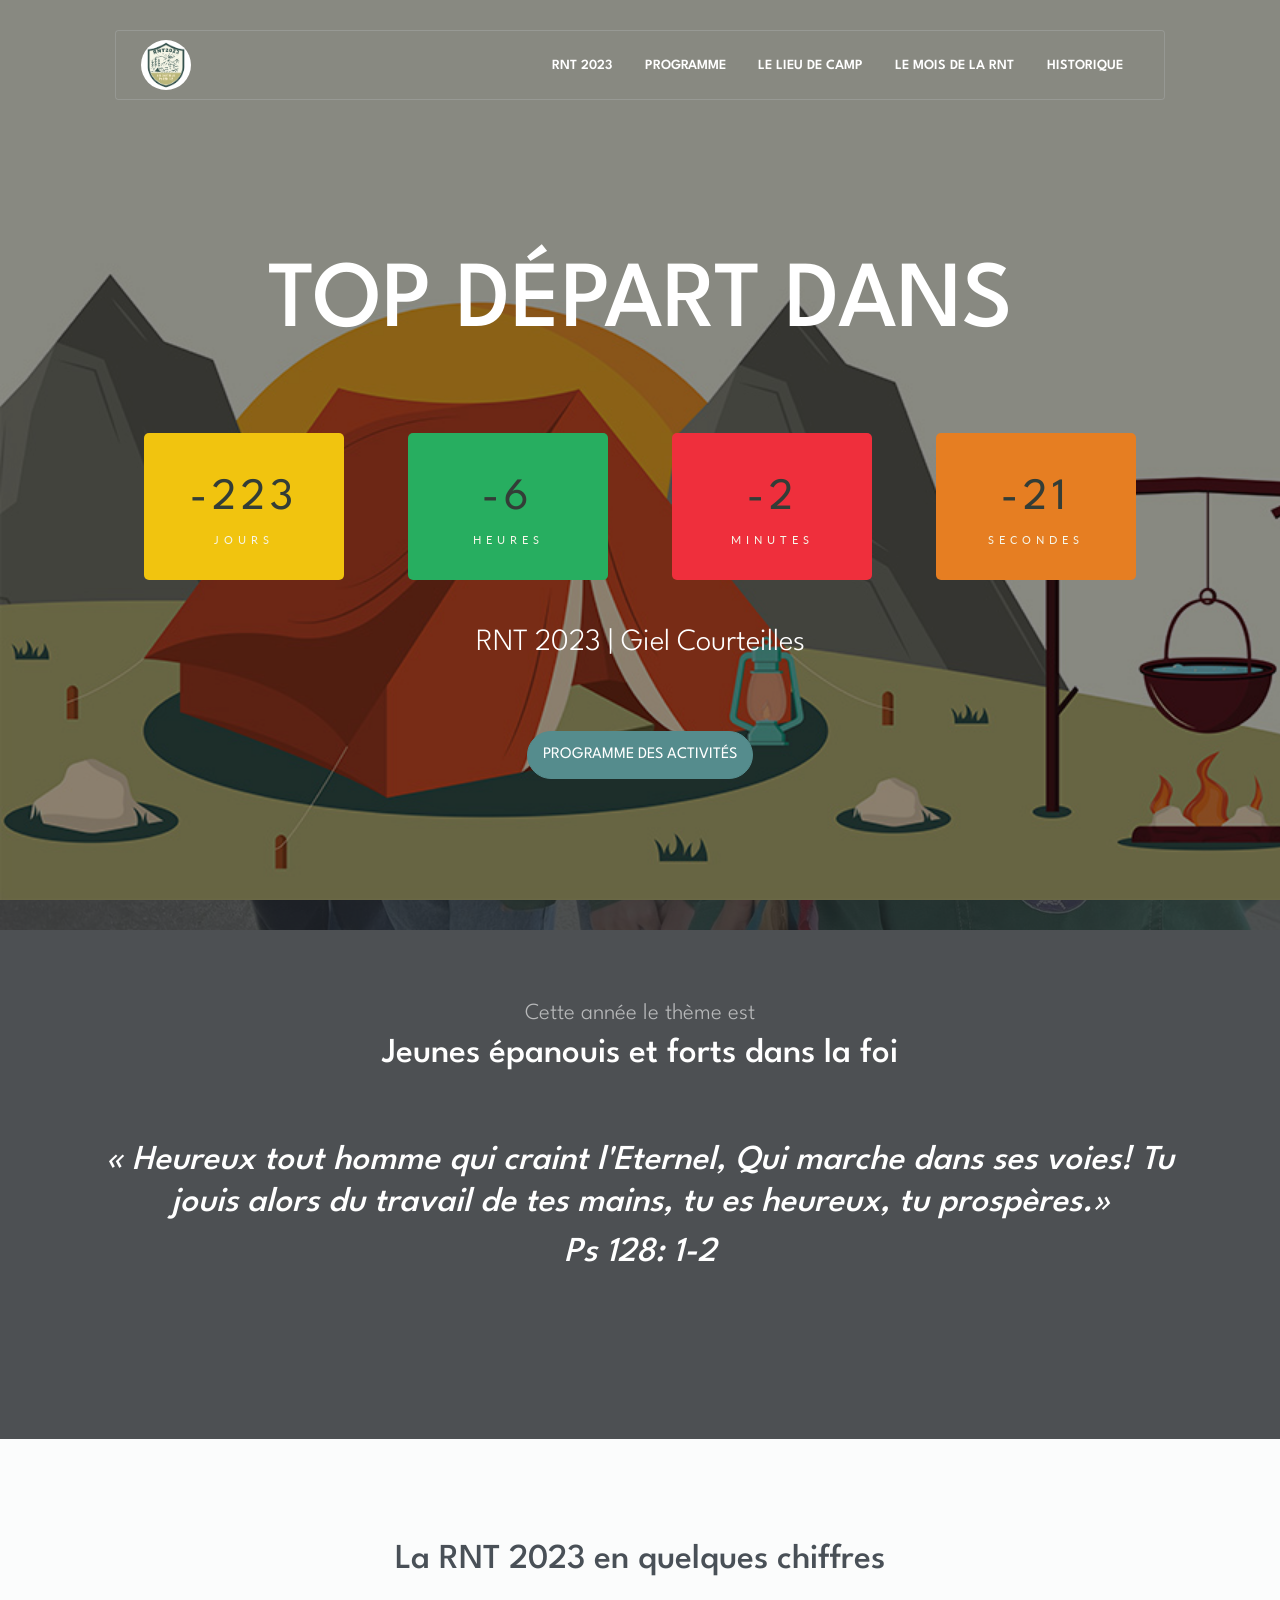
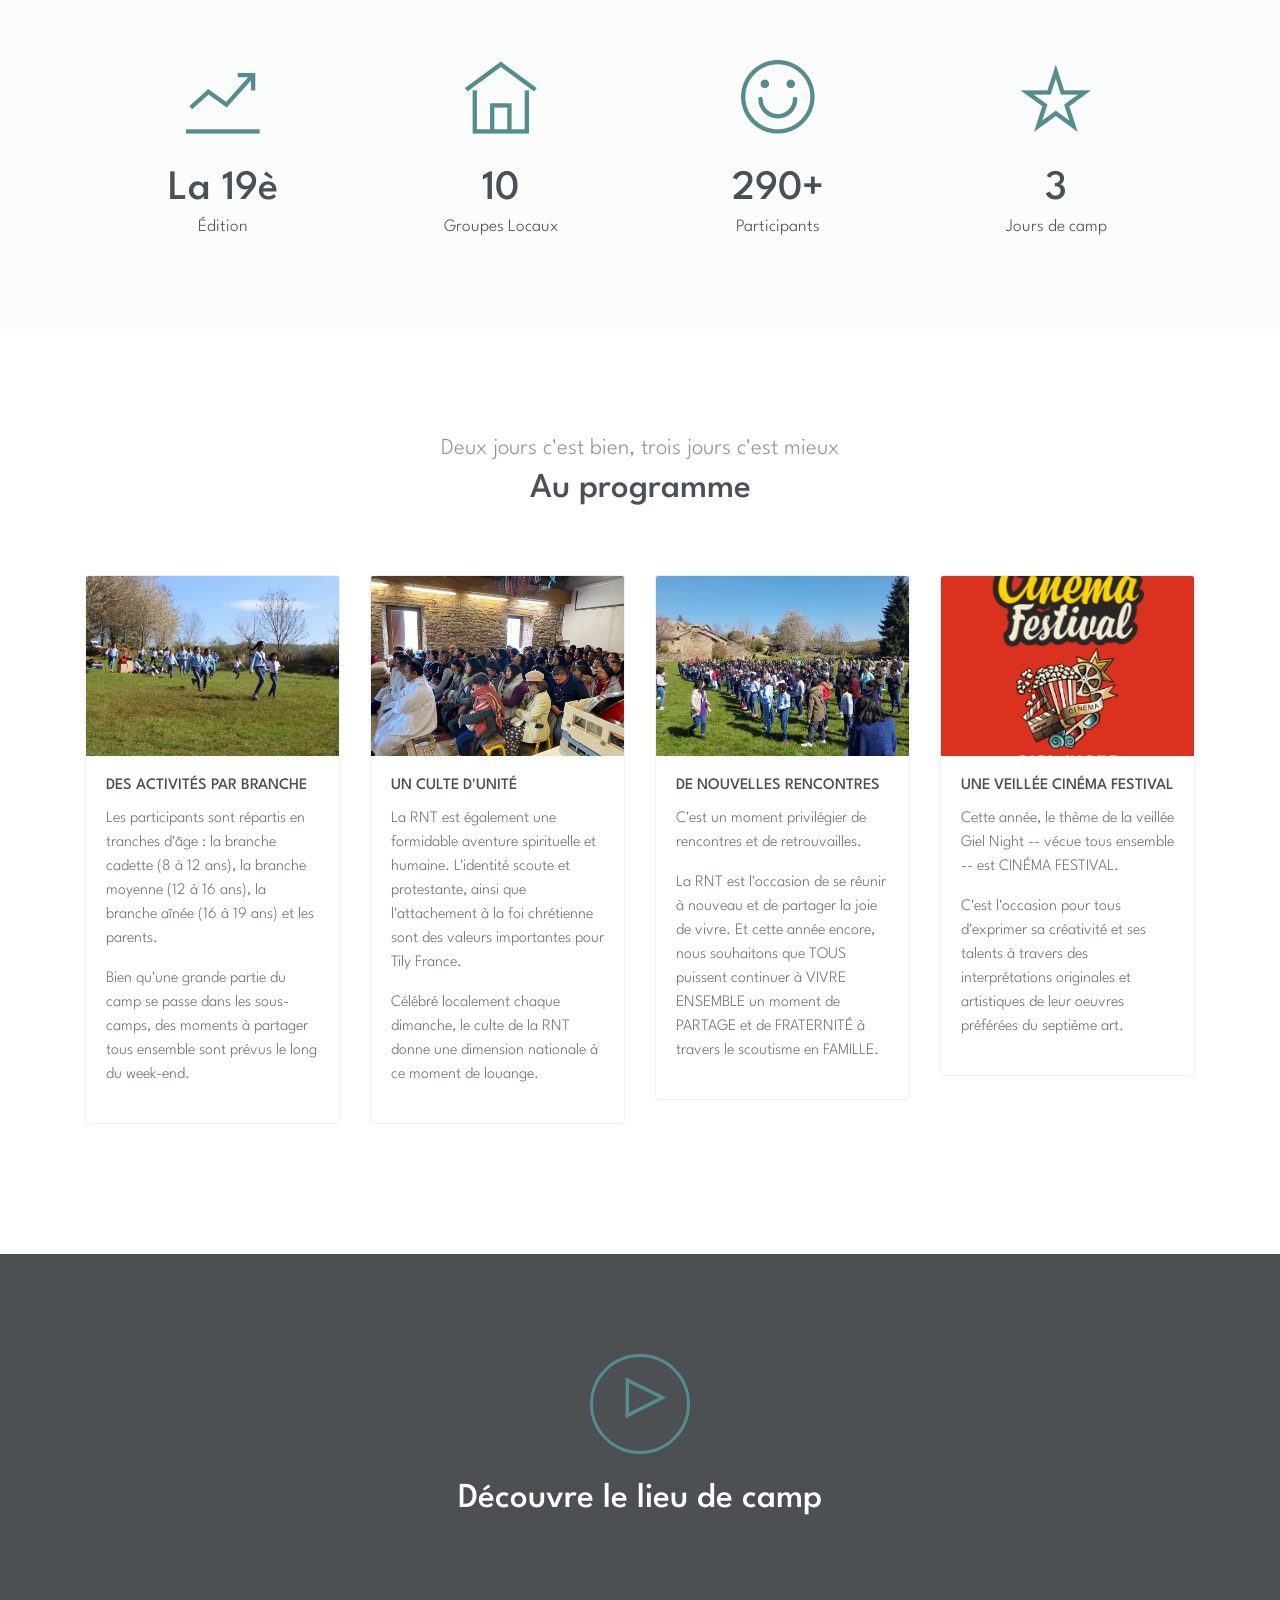
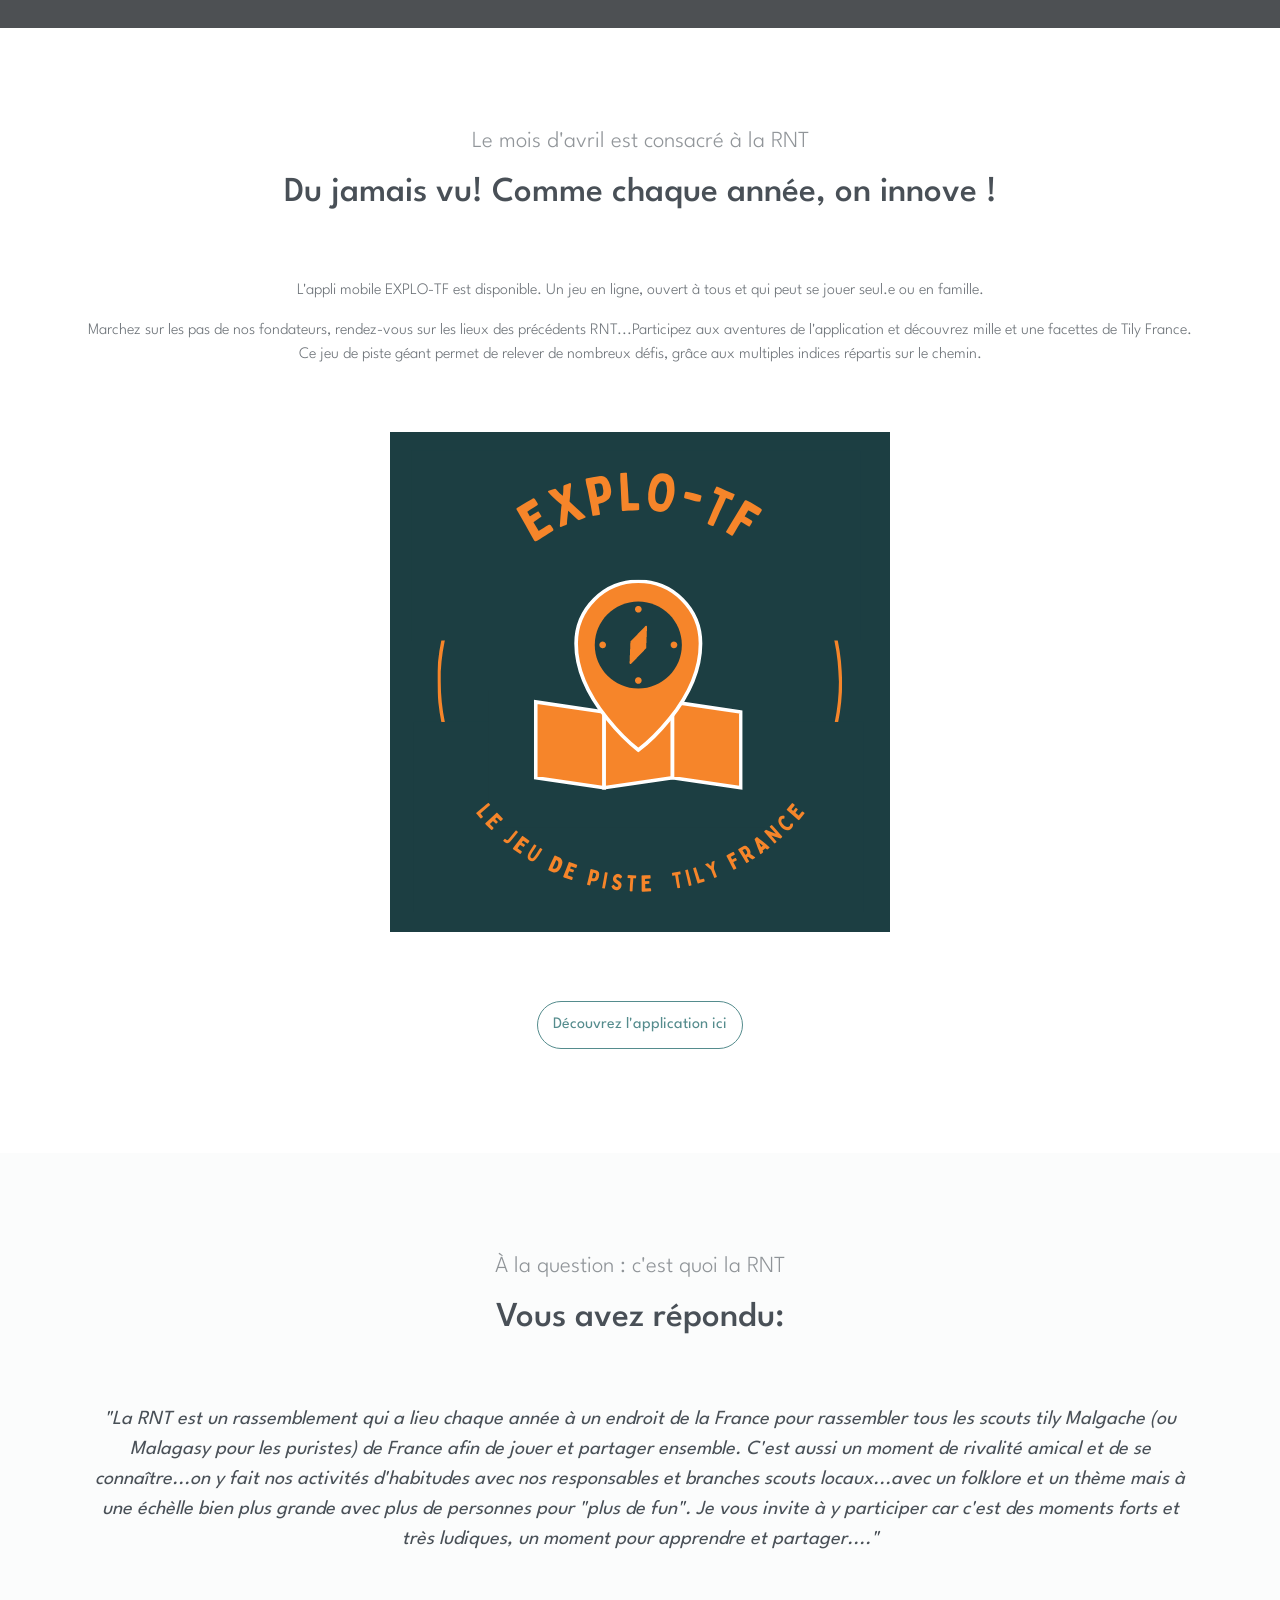
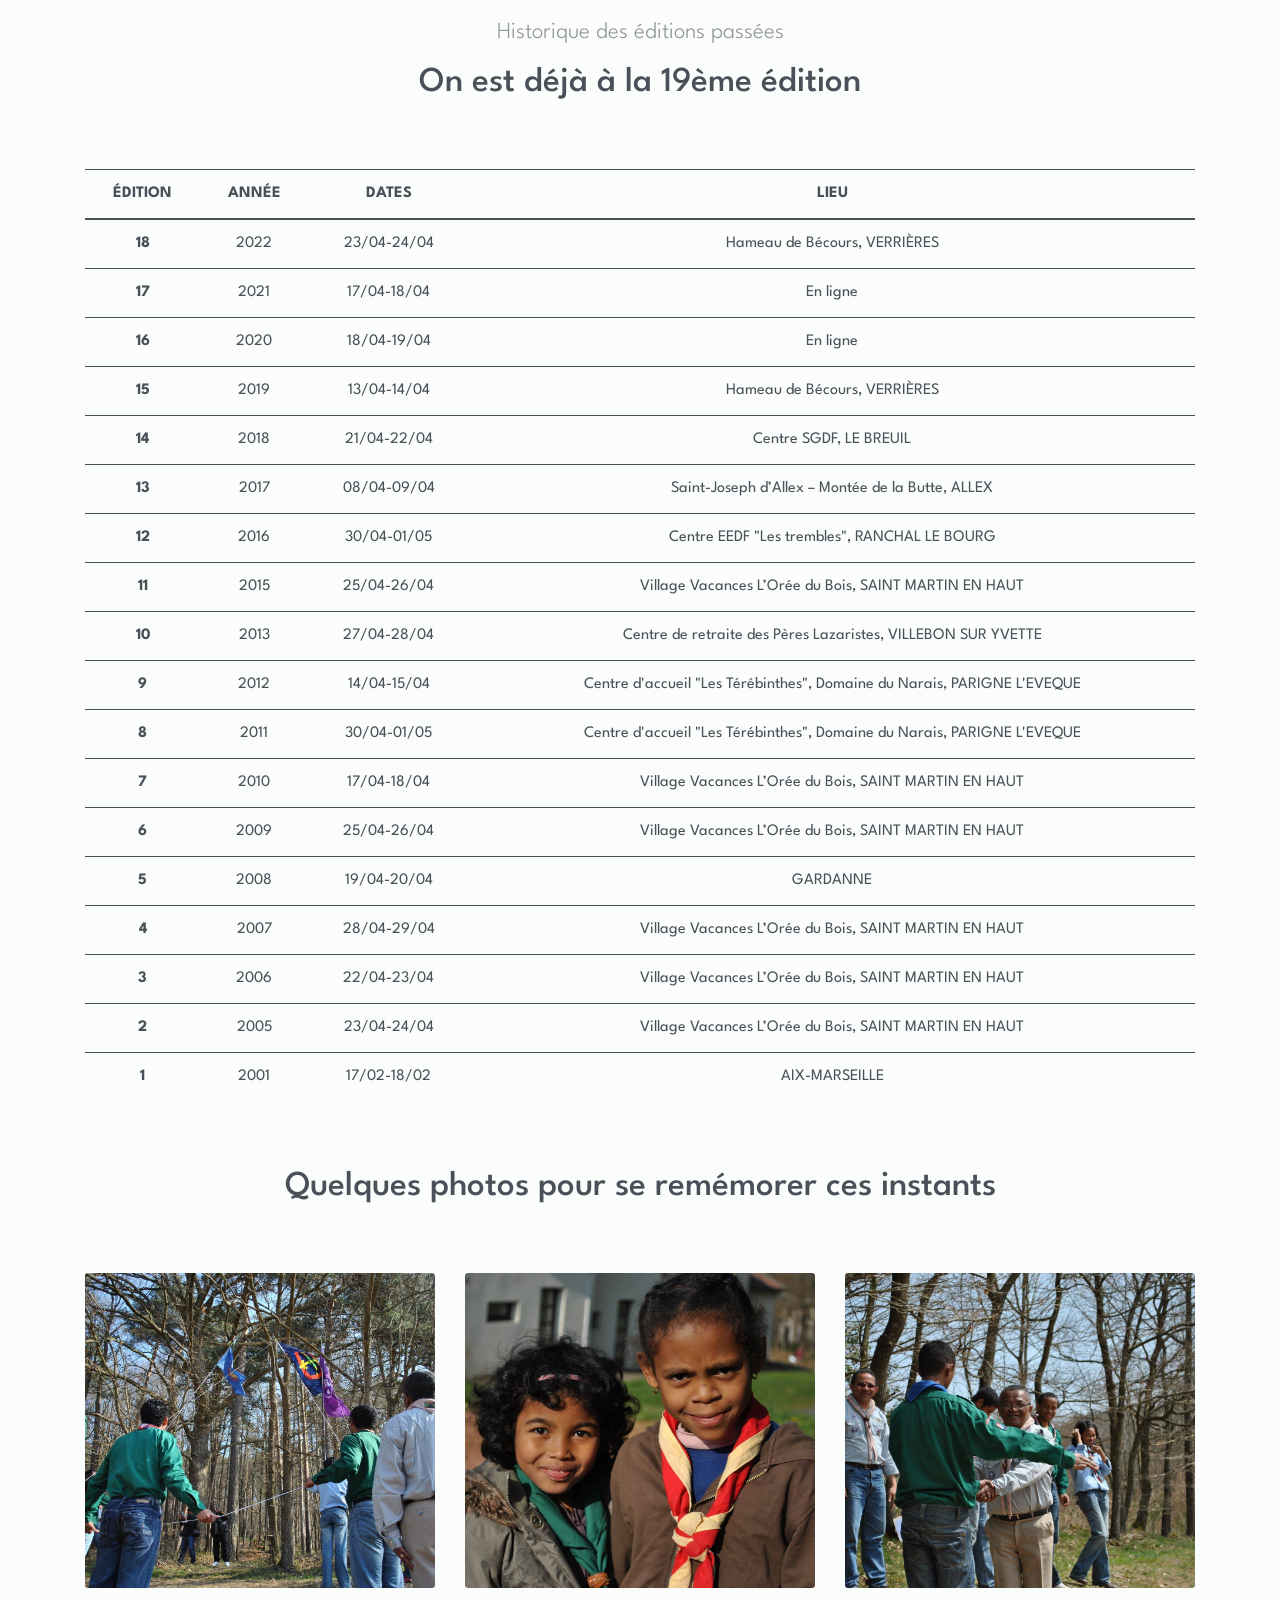
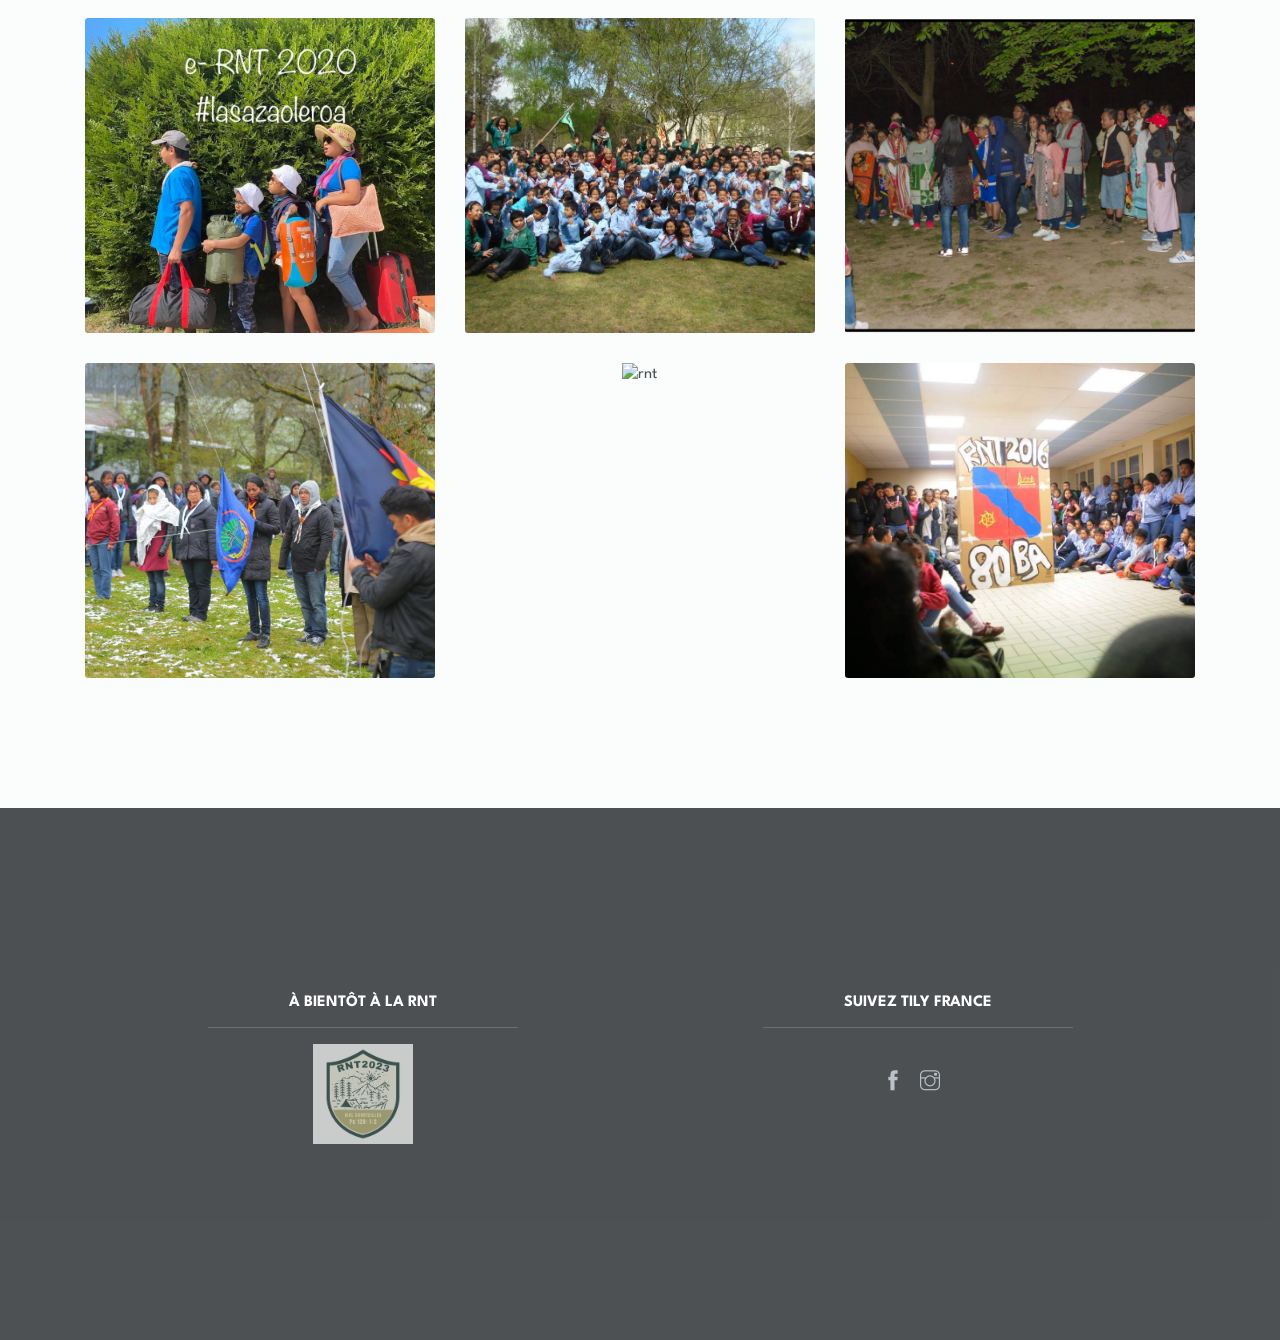
==== index.html @ a649cdef "Fix top margin" ====
<!DOCTYPE html>
<html lang="en">
<head>
	<meta charset="utf-8">
    <meta name="viewport" content="width=device-width, initial-scale=1, shrink-to-fit=no">
    <meta name="description" content="Start your development with Creative Studio landing page.">
    <meta name="author" content="Devcrud">
    <title>RNT 2023 | Giel Courteilles</title>

    <!-- font icons -->
    <link rel="stylesheet" href="assets/vendors/themify-icons/css/themify-icons.css">

    <!-- Bootstrap + Creative Studio main styles -->
	<link rel="stylesheet" href="assets/css/creative-studio.css">

    <!-- CSS for timer -->
    <link rel="stylesheet" href="assets/css/countdown.css">

</head>
<body data-spy="scroll" data-target=".navbar" data-offset="40" id="home">

    <script src="assets/js/timer.js"></script>
    
    <!-- Page Navigation -->
    <nav class="navbar custom-navbar navbar-expand-lg navbar-dark" data-spy="affix" data-offset-top="20">
        <div class="container">
            <a class="navbar-brand" href="#">
                <img src="assets/img/logo.png" alt="logo rnt">
            </a>
            <button class="navbar-toggler" type="button" data-toggle="collapse" data-target="#navbarSupportedContent" aria-controls="navbarSupportedContent" aria-expanded="false" aria-label="Toggle navigation">
                <span></span>
            </button>

            <div class="collapse navbar-collapse" id="navbarSupportedContent">
                <ul class="navbar-nav ml-auto">
                    <li class="nav-item">
                        <a class="nav-link" href="#theme">RNT 2023</a>
                    </li>
                    <li class="nav-item">
                        <a class="nav-link" href="#programme">PROGRAMME</a>
                    </li>
                    <li class="nav-item">
                        <a class="nav-link" href="#lieu-camp">LE LIEU DE CAMP</a>
                    </li>
                    <li class="nav-item">
                        <a class="nav-link" href="#appli">LE MOIS DE LA RNT</a>
                    </li>
                    <li class="nav-item">
                        <a class="nav-link" href="#about">HISTORIQUE</a>
                    </li>
                    
                </ul>
            </div>
        </div>
    </nav>
    <!-- End Of Page Navigation -->

    <!-- Page Header -->
    <header class="header">
        <div class="overlay">
            <div class="mb-6"></div>
            <div class="mb-6"></div>
            <h3 class="title">TOP DÉPART DANS</h3>
            <div id="timer"></div>
            <h6 class="subtitle mb-6">RNT 2023 | Giel Courteilles</h6>
            <div class="buttons text-center">
                <a href="#programme" class="btn btn-primary rounded w-lg btn-lg my-1">PROGRAMME DES ACTIVITÉS</a>
            </div> 
            
        </div>      
    </header>
    <!-- End Of Page Header -->

    <!-- Theme Section -->
    <section id="theme" class="has-bg-img theme">
        <div class="container text-center">
            <h6 class="section-subtitle">Cette année le thème est</h6>
            <h6 class="section-title mb-6">Jeunes épanouis et forts dans la foi</h6>
            <h6 class="section-title mb-2 font-italic">« Heureux tout homme qui craint l'Eternel, Qui marche dans ses voies! Tu jouis alors du travail de tes mains, tu es heureux, tu prospères.»</h6>
            <h6 class="section-title mb-6 font-italic">Ps 128: 1-2</h6>
        </div>        
    </section>
    <!-- End of Theme Section -->


    <section id="chiffres">
        <div class="container text-center">
            <h6 class="section-title mb-6">La RNT 2023 en quelques chiffres</h6>
                <div class="widget-2">
                    <div class="widget-item">
                        <i class="ti-stats-up"></i>
                        <h6 class="title">La 19è</h6>
                        <div class="subtitle">Édition</div>
                    </div>
                    <div class="widget-item">
                        <i class="ti-home"></i>
                        <h6 class="title">10</h6>
                        <div class="subtitle">Groupes Locaux</div>
                    </div>
                    <div class="widget-item">
                        <i class="ti-face-smile"></i>
                        <h6 class="title">290+</h6>
                        <div class="subtitle">Participants</div>
                    </div>
                    <div class="widget-item">
                        <i class="ti-star"></i>
                        <h6 class="title">3</h6>
                        <div class="subtitle">Jours de camp</div>
                    </div>
                </div>
        </div> 
    </section>

    <!-- Programme Section -->
    <section id="programme">
        <div class="container">
            <h6 class="section-subtitle text-center">Deux jours c'est bien, trois jours c'est mieux</h6>
            <h5 class="section-title text-center mb-6">Au programme</h5> 
            <div class="row">
                <div class="col-sm-4 col-md-3">
                    <div class="card mb-4">
                        <img class="card-img-top" src="assets/img/programme-activite.jpg" alt="card image cap">
                        <div class="card-body">
                            <h6 class="card-title">DES ACTIVITÉS PAR BRANCHE</h6>
                            <p>Les participants sont répartis en tranches d'âge : 
                                la branche cadette (8 à 12 ans), 
                                la branche moyenne (12 à 16 ans), 
                                la branche aînée (16 à 19 ans) et
                                les parents.
                            </p>  
                            <p>Bien qu'une grande partie du camp se passe dans les sous-camps, des moments à partager tous ensemble sont prévus le long du week-end.</p>
                        </div>
                    </div>
                </div>
                <div class="col-sm-4 col-md-3">
                    <div class="card mb-4">
                        <img class="card-img-top" src="assets/img/programme-culte.jpg" alt="card image cap">
                        <div class="card-body">
                            <h6 class="card-title">UN CULTE D'UNITÉ</h6>
                            <p>La RNT est également une formidable aventure spirituelle et humaine. L'identité scoute et protestante, ainsi que l'attachement à la foi chrétienne sont des valeurs importantes pour Tily France.</p>
                            <p>Célébré localement chaque dimanche, le culte de la RNT donne une dimension nationale à ce moment de louange.</p>
                        </div>
                    </div>
                </div>
                <div class="col-sm-4 col-md-3">
                    <div class="card mb-4">
                        <img class="card-img-top" src="assets/img/programme-rencontre.jpg" alt="card image cap">
                        <div class="card-body">
                            <h6 class="card-title">DE NOUVELLES RENCONTRES</h6>
                            <p>C'est un moment privilégier de rencontres et de retrouvailles.</p>
                            <p>La RNT est l'occasion de se réunir à nouveau et de partager la joie de vivre. Et cette année encore, nous souhaitons que TOUS puissent continuer à VIVRE ENSEMBLE un moment de PARTAGE et de FRATERNITÉ à travers le scoutisme en FAMILLE.</p>
                        </div>
                    </div>
                </div>
                <div class="col-sm-4 col-md-3">
                    <div class="card mb-4">
                        <img id="card-veille" class="card-img-top" src="assets/img/veillee.png" alt="card image cap">
                        <div class="card-body">
                            <h6 class="card-title">UNE VEILLÉE CINÉMA FESTIVAL</h6>
                            <p>Cette année, le thème de la veillée Giel Night -- vécue tous ensemble -- est CINÉMA FESTIVAL. </p>
                            <p>C'est l'occasion pour tous d'exprimer sa créativité et ses talents à travers des interprétations originales et artistiques de leur oeuvres préférées du septième art.</p>
                        </div>
                    </div>
                </div>
            </div>  
        </div>
    </section>
    <!-- End of Programme Section -->

    <!-- Video Section -->
    <section id="lieu-camp" class="has-bg-img py-lg">
        <div class="container text-center">
            <!-- Button trigger modal -->
            <button type="button" class="btn btn-outline-primary play-control" data-toggle="modal" data-target="#exampleModalCenter">
              <i class="ti-control-play"></i>
            </button>
            <h6 class="section-title mt-4">Découvre le lieu de camp</h6>
        </div>
    </section>
    <!-- End of Video Section -->

    <!-- Portfolio section -->
    <section id="appli">
        <div class="container text-center">
            <h6 class="section-subtitle mb-3">Le mois d'avril est consacré à la RNT</h6>
            <h6 class="section-title mb-6">Du jamais vu! Comme chaque année, on innove !</h6>
            
            <p>
                L'appli mobile EXPLO-TF est disponible. Un jeu en ligne, ouvert à tous et qui peut se jouer seul.e ou en famille.
            <p>
                Marchez sur les pas de nos fondateurs, rendez-vous sur les lieux des précédents RNT...Participez aux aventures de l'application et découvrez mille et une facettes de Tily France. Ce jeu de piste géant permet de relever de nombreux défis, grâce aux multiples indices répartis sur le chemin.
            </p>
            <div class="mb-6"></div>
            <img class="img-fluid" src="assets/img/appli.png" alt="appli">
            <div class="mb-6"></div>
            <a href="http://bit.ly/explo-tf" class="btn rounded w-lg btn-lg my-1 btn-outline-primary" target="_blank">Découvrez l'application ici</a>

            
        </div>
    </section>
    <!-- End of portfolio section -->

    <!-- Historique Section -->
    <section id="about">
        <div class="container text-center">
            <h6 class="section-subtitle mb-3">À la question : c'est quoi la RNT</h6>
            <h6 class="section-title mb-6">Vous avez répondu:</h6>
            <blockquote class="blockquote font-italic">
                 "La RNT est un rassemblement qui a lieu chaque année à un endroit de la France pour rassembler tous les scouts tily Malgache (ou Malagasy pour les puristes) de France afin de jouer et partager ensemble. C'est aussi un moment de rivalité amical et de se connaître...on y fait nos activités d'habitudes avec nos responsables et branches scouts locaux...avec un folklore et un thème mais à une échèlle bien plus grande avec plus de personnes pour "plus de fun".
                Je vous invite à y participer car c'est des moments forts et très ludiques, un moment pour apprendre et partager...."
            </blockquote>
            <div class="mb-6"></div>
            <h6 class="section-subtitle mb-3">Historique des éditions passées</h6>
            <h6 class="section-title mb-6">On est déjà à la 19ème édition</h6>
            <table class="table">
                <thead>
                    <tr>
                        <th scope="col">ÉDITION</th>
                        <th scope="col">ANNÉE</th>
                        <th scope="col">DATES</th>
                        <th scope="col">LIEU</th>
                    </tr>
                </thead>
                <tbody>
                    <tr>
                        <th scope="row">18</th>
                        <td>2022</td>
                        <td>23/04-24/04</td>
                        <td>Hameau de Bécours, VERRIÈRES</td>
                    </tr>
                    <tr>
                        <th scope="row">17</th>
                        <td>2021</td>
                        <td>17/04-18/04</td>
                        <td>En ligne</td>
                    </tr>
                    <tr>
                        <th scope="row">16</th>
                        <td>2020</td>
                        <td>18/04-19/04</td>
                        <td>En ligne</td>
                    </tr>
                    <tr>
                    <th scope="row">15</th>
                    <td>2019</td>
                    <td>13/04-14/04</td>
                    <td>Hameau de Bécours, VERRIÈRES</td>
                </tr>
                <tr>
                    <th scope="row">14</th>
                    <td>2018</td>
                    <td>21/04-22/04</td>
                    <td>Centre SGDF, LE BREUIL</td>
                </tr>
                <tr>
                    <th scope="row">13</th>
                    <td>2017</td>
                    <td>08/04-09/04</td>
                    <td>Saint-Joseph d’Allex – Montée de la Butte, ALLEX</td>
                </tr>
                <tr>
                    <th scope="row">12</th>
                    <td>2016</td>
                    <td>30/04-01/05</td>
                    <td>Centre EEDF "Les trembles", RANCHAL LE BOURG</td>
                </tr>
                <tr>
                    <th scope="row">11</th>
                    <td>2015</td>
                    <td>25/04-26/04</td>
                    <td>Village Vacances L’Orée du Bois, SAINT MARTIN EN HAUT</td>
                </tr>
                    <tr>
                    <th scope="row">10</th>
                    <td>2013</td>
                    <td>27/04-28/04</td>
                    <td>Centre de retraite des Pères Lazaristes, VILLEBON SUR YVETTE</td>
                    </tr>
                    <tr>
                    <th scope="row">9</th>
                    <td>2012</td>
                    <td>14/04-15/04</td>
                    <td>Centre d'accueil "Les Térébinthes", Domaine du Narais, PARIGNE L'EVEQUE</td>
                    </tr>
                    <tr>
                    <th scope="row">8</th>
                    <td>2011</td>
                    <td>30/04-01/05</td>
                    <td>Centre d'accueil "Les Térébinthes", Domaine du Narais, PARIGNE L'EVEQUE</td>
                    </tr>
                    <tr>
                    <th scope="row">7</th>
                    <td>2010</td>
                    <td>17/04-18/04</td>
                    <td>Village Vacances L’Orée du Bois, SAINT MARTIN EN HAUT</td>
                    </tr>
                    <tr>
                    <th scope="row">6</th>
                    <td>2009</td>
                    <td>25/04-26/04</td>
                    <td>Village Vacances L’Orée du Bois, SAINT MARTIN EN HAUT</td>
                    </tr>
                    <tr>
                    <th scope="row">5</th>
                    <td>2008</td>
                    <td>19/04-20/04</td>
                    <td>GARDANNE</td>
                    </tr>
                    <tr>
                    <th scope="row">4</th>
                    <td>2007</td>
                    <td>28/04-29/04</td>
                    <td>Village Vacances L’Orée du Bois, SAINT MARTIN EN HAUT</td>
                    </tr>
                    <tr>
                    <th scope="row">3</th>
                    <td>2006</td>
                    <td>22/04-23/04</td>
                    <td>Village Vacances L’Orée du Bois, SAINT MARTIN EN HAUT</td>
                    </tr>
                    <tr>
                    <th scope="row">2</th>
                    <td>2005</td>
                    <td>23/04-24/04</td>
                    <td>Village Vacances L’Orée du Bois, SAINT MARTIN EN HAUT</td>
                    </tr>
                    <tr>
                    <th scope="row">1</th>
                    <td>2001</td>
                    <td>17/02-18/02</td>
                    <td>AIX-MARSEILLE</td>
                    </tr>
                </tbody>
            </table>
            <div class="mb-6"></div>
            <h6 class="section-title mb-6">Quelques photos pour se remémorer ces instants</h6>
            <div class="row">
                <div class="col-sm-4">
                    <div class="img-wrapper">
                        <img src="assets/img/historique-7.jpg" alt="rnt">
                    </div>
                    <div class="img-wrapper">
                        <img src="assets/img/ernt.jpg" alt="rnt">
                    </div>
                    <div class="img-wrapper">
                        <img src="assets/img/historique-9.jpg" alt="rnt">
                    </div>                  
                </div>
                <div class="col-sm-4">
                    <div class="img-wrapper">
                        <img src="assets/img/historique-6.jpg" alt="rnt">
                    </div>
                    <div class="img-wrapper">
                        <img src="assets/img/historique-4.jpg" alt="rnt">
                    </div> 
                    <div class="img-wrapper">
                        <img src="assets/img/historique-10.jpg" alt="rnt">
                    </div>                 
                </div>
                <div class="col-sm-4">
                    <div class="img-wrapper">
                        <img src="assets/img/historique-8.jpg" alt="rnt">
                    </div>
                    <div class="img-wrapper">
                        <img src="assets/img/historique-11.jpg" alt="rnt">
                    </div>
                    <div class="img-wrapper">
                        <img src="assets/img/historique.jpg" alt="rnt">
                    </div>                  
                </div>
            </div>
        </div>
    </section>
    <!-- End of Historique Section -->

    <!-- Modal -->
    <div class="modal fade" id="exampleModalCenter" tabindex="-1" role="dialog" aria-labelledby="exampleModalCenterTitle" aria-hidden="true">
        <div class="modal-dialog modal-lg modal-dialog-centered" role="document">
            <div class="modal-content">
                <iframe width="100%" height="475" src="https://www.youtube.com/embed/3L27QJoe1nU" frameborder="0" allowfullscreen></iframe>
            </div>
        </div>
    </div>
    <!-- end of modal -->

    <!-- Footer -->
    <section class="has-bg-img foot">
        <div class="container">
            <div class="footer">
                <div class="footer-lists">
                    <ul class="list text-center">
                        <li class="list-head">
                            <h6 class="font-weight-bold">À BIENTÔT À LA RNT</h6>
                        </li>
                        <li class="list-body">
                            <a href="#" class="logo">
                                <img src="assets/img/logo.png" alt="logo rnt">
                            </a>                
                        </li>
                    </ul>
                    <ul class="list text-center">
                        <li class="list-head">
                            <h6 class="font-weight-bold">SUIVEZ TILY FRANCE</h6>
                        </li>
                        <li class="list-body">
                            <div class="social-links">
                                <a href="https://www.facebook.com/tily.france/" class="link" target="_blank"><i class="ti-facebook"></i></a>
                                <a href="https://www.instagram.com/tilyfrance/?igshid=YmMyMTA2M2Y%3D" class="link" target="_blank"><i class="ti-instagram"></i></a>
                            </div>
                        </li>
                    </ul>
                </div>
            </div>    
        </div>
    </section>
    <!-- End of fotter -->

    <!-- core  -->
    <script src="assets/vendors/jquery/jquery-3.4.1.js"></script>
    <script src="assets/vendors/bootstrap/bootstrap.bundle.js"></script>

    <!-- bootstrap affix -->
    <script src="assets/vendors/bootstrap/bootstrap.affix.js"></script>

    <!-- Creative Studio js -->
    <script src="assets/js/creative-studio.js"></script>

</body>
</html>
---- assets/vendors/themify-icons/css/themify-icons.css ----
@font-face {
	font-family: 'themify';
	src:url("../fonts/themify.eot?-fvbane");
	src:url("../fonts/themify.eot?#iefix-fvbane") format("embedded-opentype"),
		url("../fonts/themify.woff?-fvbane") format("woff"),
		url("../fonts/themify.ttf?-fvbane") format("truetype"),
		url("../fonts/themify.svg?-fvbane#themify") format("svg");
	font-weight: normal;
	font-style: normal;
}

[class^="ti-"], [class*=" ti-"] {
	font-family: 'themify';
	speak: none;
	font-style: normal;
	font-weight: normal;
	font-variant: normal;
	text-transform: none;
	line-height: 1;

	/* Better Font Rendering =========== */
	-webkit-font-smoothing: antialiased;
	-moz-osx-font-smoothing: grayscale;
}

.ti-wand:before {
	content: "\e600";
}
.ti-volume:before {
	content: "\e601";
}
.ti-user:before {
	content: "\e602";
}
.ti-unlock:before {
	content: "\e603";
}
.ti-unlink:before {
	content: "\e604";
}
.ti-trash:before {
	content: "\e605";
}
.ti-thought:before {
	content: "\e606";
}
.ti-target:before {
	content: "\e607";
}
.ti-tag:before {
	content: "\e608";
}
.ti-tablet:before {
	content: "\e609";
}
.ti-star:before {
	content: "\e60a";
}
.ti-spray:before {
	content: "\e60b";
}
.ti-signal:before {
	content: "\e60c";
}
.ti-shopping-cart:before {
	content: "\e60d";
}
.ti-shopping-cart-full:before {
	content: "\e60e";
}
.ti-settings:before {
	content: "\e60f";
}
.ti-search:before {
	content: "\e610";
}
.ti-zoom-in:before {
	content: "\e611";
}
.ti-zoom-out:before {
	content: "\e612";
}
.ti-cut:before {
	content: "\e613";
}
.ti-ruler:before {
	content: "\e614";
}
.ti-ruler-pencil:before {
	content: "\e615";
}
.ti-ruler-alt:before {
	content: "\e616";
}
.ti-bookmark:before {
	content: "\e617";
}
.ti-bookmark-alt:before {
	content: "\e618";
}
.ti-reload:before {
	content: "\e619";
}
.ti-plus:before {
	content: "\e61a";
}
.ti-pin:before {
	content: "\e61b";
}
.ti-pencil:before {
	content: "\e61c";
}
.ti-pencil-alt:before {
	content: "\e61d";
}
.ti-paint-roller:before {
	content: "\e61e";
}
.ti-paint-bucket:before {
	content: "\e61f";
}
.ti-na:before {
	content: "\e620";
}
.ti-mobile:before {
	content: "\e621";
}
.ti-minus:before {
	content: "\e622";
}
.ti-medall:before {
	content: "\e623";
}
.ti-medall-alt:before {
	content: "\e624";
}
.ti-marker:before {
	content: "\e625";
}
.ti-marker-alt:before {
	content: "\e626";
}
.ti-arrow-up:before {
	content: "\e627";
}
.ti-arrow-right:before {
	content: "\e628";
}
.ti-arrow-left:before {
	content: "\e629";
}
.ti-arrow-down:before {
	content: "\e62a";
}
.ti-lock:before {
	content: "\e62b";
}
.ti-location-arrow:before {
	content: "\e62c";
}
.ti-link:before {
	content: "\e62d";
}
.ti-layout:before {
	content: "\e62e";
}
.ti-layers:before {
	content: "\e62f";
}
.ti-layers-alt:before {
	content: "\e630";
}
.ti-key:before {
	content: "\e631";
}
.ti-import:before {
	content: "\e632";
}
.ti-image:before {
	content: "\e633";
}
.ti-heart:before {
	content: "\e634";
}
.ti-heart-broken:before {
	content: "\e635";
}
.ti-hand-stop:before {
	content: "\e636";
}
.ti-hand-open:before {
	content: "\e637";
}
.ti-hand-drag:before {
	content: "\e638";
}
.ti-folder:before {
	content: "\e639";
}
.ti-flag:before {
	content: "\e63a";
}
.ti-flag-alt:before {
	content: "\e63b";
}
.ti-flag-alt-2:before {
	content: "\e63c";
}
.ti-eye:before {
	content: "\e63d";
}
.ti-export:before {
	content: "\e63e";
}
.ti-exchange-vertical:before {
	content: "\e63f";
}
.ti-desktop:before {
	content: "\e640";
}
.ti-cup:before {
	content: "\e641";
}
.ti-crown:before {
	content: "\e642";
}
.ti-comments:before {
	content: "\e643";
}
.ti-comment:before {
	content: "\e644";
}
.ti-comment-alt:before {
	content: "\e645";
}
.ti-close:before {
	content: "\e646";
}
.ti-clip:before {
	content: "\e647";
}
.ti-angle-up:before {
	content: "\e648";
}
.ti-angle-right:before {
	content: "\e649";
}
.ti-angle-left:before {
	content: "\e64a";
}
.ti-angle-down:before {
	content: "\e64b";
}
.ti-check:before {
	content: "\e64c";
}
.ti-check-box:before {
	content: "\e64d";
}
.ti-camera:before {
	content: "\e64e";
}
.ti-announcement:before {
	content: "\e64f";
}
.ti-brush:before {
	content: "\e650";
}
.ti-briefcase:before {
	content: "\e651";
}
.ti-bolt:before {
	content: "\e652";
}
.ti-bolt-alt:before {
	content: "\e653";
}
.ti-blackboard:before {
	content: "\e654";
}
.ti-bag:before {
	content: "\e655";
}
.ti-move:before {
	content: "\e656";
}
.ti-arrows-vertical:before {
	content: "\e657";
}
.ti-arrows-horizontal:before {
	content: "\e658";
}
.ti-fullscreen:before {
	content: "\e659";
}
.ti-arrow-top-right:before {
	content: "\e65a";
}
.ti-arrow-top-left:before {
	content: "\e65b";
}
.ti-arrow-circle-up:before {
	content: "\e65c";
}
.ti-arrow-circle-right:before {
	content: "\e65d";
}
.ti-arrow-circle-left:before {
	content: "\e65e";
}
.ti-arrow-circle-down:before {
	content: "\e65f";
}
.ti-angle-double-up:before {
	content: "\e660";
}
.ti-angle-double-right:before {
	content: "\e661";
}
.ti-angle-double-left:before {
	content: "\e662";
}
.ti-angle-double-down:before {
	content: "\e663";
}
.ti-zip:before {
	content: "\e664";
}
.ti-world:before {
	content: "\e665";
}
.ti-wheelchair:before {
	content: "\e666";
}
.ti-view-list:before {
	content: "\e667";
}
.ti-view-list-alt:before {
	content: "\e668";
}
.ti-view-grid:before {
	content: "\e669";
}
.ti-uppercase:before {
	content: "\e66a";
}
.ti-upload:before {
	content: "\e66b";
}
.ti-underline:before {
	content: "\e66c";
}
.ti-truck:before {
	content: "\e66d";
}
.ti-timer:before {
	content: "\e66e";
}
.ti-ticket:before {
	content: "\e66f";
}
.ti-thumb-up:before {
	content: "\e670";
}
.ti-thumb-down:before {
	content: "\e671";
}
.ti-text:before {
	content: "\e672";
}
.ti-stats-up:before {
	content: "\e673";
}
.ti-stats-down:before {
	content: "\e674";
}
.ti-split-v:before {
	content: "\e675";
}
.ti-split-h:before {
	content: "\e676";
}
.ti-smallcap:before {
	content: "\e677";
}
.ti-shine:before {
	content: "\e678";
}
.ti-shift-right:before {
	content: "\e679";
}
.ti-shift-left:before {
	content: "\e67a";
}
.ti-shield:before {
	content: "\e67b";
}
.ti-notepad:before {
	content: "\e67c";
}
.ti-server:before {
	content: "\e67d";
}
.ti-quote-right:before {
	content: "\e67e";
}
.ti-quote-left:before {
	content: "\e67f";
}
.ti-pulse:before {
	content: "\e680";
}
.ti-printer:before {
	content: "\e681";
}
.ti-power-off:before {
	content: "\e682";
}
.ti-plug:before {
	content: "\e683";
}
.ti-pie-chart:before {
	content: "\e684";
}
.ti-paragraph:before {
	content: "\e685";
}
.ti-panel:before {
	content: "\e686";
}
.ti-package:before {
	content: "\e687";
}
.ti-music:before {
	content: "\e688";
}
.ti-music-alt:before {
	content: "\e689";
}
.ti-mouse:before {
	content: "\e68a";
}
.ti-mouse-alt:before {
	content: "\e68b";
}
.ti-money:before {
	content: "\e68c";
}
.ti-microphone:before {
	content: "\e68d";
}
.ti-menu:before {
	content: "\e68e";
}
.ti-menu-alt:before {
	content: "\e68f";
}
.ti-map:before {
	content: "\e690";
}
.ti-map-alt:before {
	content: "\e691";
}
.ti-loop:before {
	content: "\e692";
}
.ti-location-pin:before {
	content: "\e693";
}
.ti-list:before {
	content: "\e694";
}
.ti-light-bulb:before {
	content: "\e695";
}
.ti-Italic:before {
	content: "\e696";
}
.ti-info:before {
	content: "\e697";
}
.ti-infinite:before {
	content: "\e698";
}
.ti-id-badge:before {
	content: "\e699";
}
.ti-hummer:before {
	content: "\e69a";
}
.ti-home:before {
	content: "\e69b";
}
.ti-help:before {
	content: "\e69c";
}
.ti-headphone:before {
	content: "\e69d";
}
.ti-harddrives:before {
	content: "\e69e";
}
.ti-harddrive:before {
	content: "\e69f";
}
.ti-gift:before {
	content: "\e6a0";
}
.ti-game:before {
	content: "\e6a1";
}
.ti-filter:before {
	content: "\e6a2";
}
.ti-files:before {
	content: "\e6a3";
}
.ti-file:before {
	content: "\e6a4";
}
.ti-eraser:before {
	content: "\e6a5";
}
.ti-envelope:before {
	content: "\e6a6";
}
.ti-download:before {
	content: "\e6a7";
}
.ti-direction:before {
	content: "\e6a8";
}
.ti-direction-alt:before {
	content: "\e6a9";
}
.ti-dashboard:before {
	content: "\e6aa";
}
.ti-control-stop:before {
	content: "\e6ab";
}
.ti-control-shuffle:before {
	content: "\e6ac";
}
.ti-control-play:before {
	content: "\e6ad";
}
.ti-control-pause:before {
	content: "\e6ae";
}
.ti-control-forward:before {
	content: "\e6af";
}
.ti-control-backward:before {
	content: "\e6b0";
}
.ti-cloud:before {
	content: "\e6b1";
}
.ti-cloud-up:before {
	content: "\e6b2";
}
.ti-cloud-down:before {
	content: "\e6b3";
}
.ti-clipboard:before {
	content: "\e6b4";
}
.ti-car:before {
	content: "\e6b5";
}
.ti-calendar:before {
	content: "\e6b6";
}
.ti-book:before {
	content: "\e6b7";
}
.ti-bell:before {
	content: "\e6b8";
}
.ti-basketball:before {
	content: "\e6b9";
}
.ti-bar-chart:before {
	content: "\e6ba";
}
.ti-bar-chart-alt:before {
	content: "\e6bb";
}
.ti-back-right:before {
	content: "\e6bc";
}
.ti-back-left:before {
	content: "\e6bd";
}
.ti-arrows-corner:before {
	content: "\e6be";
}
.ti-archive:before {
	content: "\e6bf";
}
.ti-anchor:before {
	content: "\e6c0";
}
.ti-align-right:before {
	content: "\e6c1";
}
.ti-align-left:before {
	content: "\e6c2";
}
.ti-align-justify:before {
	content: "\e6c3";
}
.ti-align-center:before {
	content: "\e6c4";
}
.ti-alert:before {
	content: "\e6c5";
}
.ti-alarm-clock:before {
	content: "\e6c6";
}
.ti-agenda:before {
	content: "\e6c7";
}
.ti-write:before {
	content: "\e6c8";
}
.ti-window:before {
	content: "\e6c9";
}
.ti-widgetized:before {
	content: "\e6ca";
}
.ti-widget:before {
	content: "\e6cb";
}
.ti-widget-alt:before {
	content: "\e6cc";
}
.ti-wallet:before {
	content: "\e6cd";
}
.ti-video-clapper:before {
	content: "\e6ce";
}
.ti-video-camera:before {
	content: "\e6cf";
}
.ti-vector:before {
	content: "\e6d0";
}
.ti-themify-logo:before {
	content: "\e6d1";
}
.ti-themify-favicon:before {
	content: "\e6d2";
}
.ti-themify-favicon-alt:before {
	content: "\e6d3";
}
.ti-support:before {
	content: "\e6d4";
}
.ti-stamp:before {
	content: "\e6d5";
}
.ti-split-v-alt:before {
	content: "\e6d6";
}
.ti-slice:before {
	content: "\e6d7";
}
.ti-shortcode:before {
	content: "\e6d8";
}
.ti-shift-right-alt:before {
	content: "\e6d9";
}
.ti-shift-left-alt:before {
	content: "\e6da";
}
.ti-ruler-alt-2:before {
	content: "\e6db";
}
.ti-receipt:before {
	content: "\e6dc";
}
.ti-pin2:before {
	content: "\e6dd";
}
.ti-pin-alt:before {
	content: "\e6de";
}
.ti-pencil-alt2:before {
	content: "\e6df";
}
.ti-palette:before {
	content: "\e6e0";
}
.ti-more:before {
	content: "\e6e1";
}
.ti-more-alt:before {
	content: "\e6e2";
}
.ti-microphone-alt:before {
	content: "\e6e3";
}
.ti-magnet:before {
	content: "\e6e4";
}
.ti-line-double:before {
	content: "\e6e5";
}
.ti-line-dotted:before {
	content: "\e6e6";
}
.ti-line-dashed:before {
	content: "\e6e7";
}
.ti-layout-width-full:before {
	content: "\e6e8";
}
.ti-layout-width-default:before {
	content: "\e6e9";
}
.ti-layout-width-default-alt:before {
	content: "\e6ea";
}
.ti-layout-tab:before {
	content: "\e6eb";
}
.ti-layout-tab-window:before {
	content: "\e6ec";
}
.ti-layout-tab-v:before {
	content: "\e6ed";
}
.ti-layout-tab-min:before {
	content: "\e6ee";
}
.ti-layout-slider:before {
	content: "\e6ef";
}
.ti-layout-slider-alt:before {
	content: "\e6f0";
}
.ti-layout-sidebar-right:before {
	content: "\e6f1";
}
.ti-layout-sidebar-none:before {
	content: "\e6f2";
}
.ti-layout-sidebar-left:before {
	content: "\e6f3";
}
.ti-layout-placeholder:before {
	content: "\e6f4";
}
.ti-layout-menu:before {
	content: "\e6f5";
}
.ti-layout-menu-v:before {
	content: "\e6f6";
}
.ti-layout-menu-separated:before {
	content: "\e6f7";
}
.ti-layout-menu-full:before {
	content: "\e6f8";
}
.ti-layout-media-right-alt:before {
	content: "\e6f9";
}
.ti-layout-media-right:before {
	content: "\e6fa";
}
.ti-layout-media-overlay:before {
	content: "\e6fb";
}
.ti-layout-media-overlay-alt:before {
	content: "\e6fc";
}
.ti-layout-media-overlay-alt-2:before {
	content: "\e6fd";
}
.ti-layout-media-left-alt:before {
	content: "\e6fe";
}
.ti-layout-media-left:before {
	content: "\e6ff";
}
.ti-layout-media-center-alt:before {
	content: "\e700";
}
.ti-layout-media-center:before {
	content: "\e701";
}
.ti-layout-list-thumb:before {
	content: "\e702";
}
.ti-layout-list-thumb-alt:before {
	content: "\e703";
}
.ti-layout-list-post:before {
	content: "\e704";
}
.ti-layout-list-large-image:before {
	content: "\e705";
}
.ti-layout-line-solid:before {
	content: "\e706";
}
.ti-layout-grid4:before {
	content: "\e707";
}
.ti-layout-grid3:before {
	content: "\e708";
}
.ti-layout-grid2:before {
	content: "\e709";
}
.ti-layout-grid2-thumb:before {
	content: "\e70a";
}
.ti-layout-cta-right:before {
	content: "\e70b";
}
.ti-layout-cta-left:before {
	content: "\e70c";
}
.ti-layout-cta-center:before {
	content: "\e70d";
}
.ti-layout-cta-btn-right:before {
	content: "\e70e";
}
.ti-layout-cta-btn-left:before {
	content: "\e70f";
}
.ti-layout-column4:before {
	content: "\e710";
}
.ti-layout-column3:before {
	content: "\e711";
}
.ti-layout-column2:before {
	content: "\e712";
}
.ti-layout-accordion-separated:before {
	content: "\e713";
}
.ti-layout-accordion-merged:before {
	content: "\e714";
}
.ti-layout-accordion-list:before {
	content: "\e715";
}
.ti-ink-pen:before {
	content: "\e716";
}
.ti-info-alt:before {
	content: "\e717";
}
.ti-help-alt:before {
	content: "\e718";
}
.ti-headphone-alt:before {
	content: "\e719";
}
.ti-hand-point-up:before {
	content: "\e71a";
}
.ti-hand-point-right:before {
	content: "\e71b";
}
.ti-hand-point-left:before {
	content: "\e71c";
}
.ti-hand-point-down:before {
	content: "\e71d";
}
.ti-gallery:before {
	content: "\e71e";
}
.ti-face-smile:before {
	content: "\e71f";
}
.ti-face-sad:before {
	content: "\e720";
}
.ti-credit-card:before {
	content: "\e721";
}
.ti-control-skip-forward:before {
	content: "\e722";
}
.ti-control-skip-backward:before {
	content: "\e723";
}
.ti-control-record:before {
	content: "\e724";
}
.ti-control-eject:before {
	content: "\e725";
}
.ti-comments-smiley:before {
	content: "\e726";
}
.ti-brush-alt:before {
	content: "\e727";
}
.ti-youtube:before {
	content: "\e728";
}
.ti-vimeo:before {
	content: "\e729";
}
.ti-twitter:before {
	content: "\e72a";
}
.ti-time:before {
	content: "\e72b";
}
.ti-tumblr:before {
	content: "\e72c";
}
.ti-skype:before {
	content: "\e72d";
}
.ti-share:before {
	content: "\e72e";
}
.ti-share-alt:before {
	content: "\e72f";
}
.ti-rocket:before {
	content: "\e730";
}
.ti-pinterest:before {
	content: "\e731";
}
.ti-new-window:before {
	content: "\e732";
}
.ti-microsoft:before {
	content: "\e733";
}
.ti-list-ol:before {
	content: "\e734";
}
.ti-linkedin:before {
	content: "\e735";
}
.ti-layout-sidebar-2:before {
	content: "\e736";
}
.ti-layout-grid4-alt:before {
	content: "\e737";
}
.ti-layout-grid3-alt:before {
	content: "\e738";
}
.ti-layout-grid2-alt:before {
	content: "\e739";
}
.ti-layout-column4-alt:before {
	content: "\e73a";
}
.ti-layout-column3-alt:before {
	content: "\e73b";
}
.ti-layout-column2-alt:before {
	content: "\e73c";
}
.ti-instagram:before {
	content: "\e73d";
}
.ti-google:before {
	content: "\e73e";
}
.ti-github:before {
	content: "\e73f";
}
.ti-flickr:before {
	content: "\e740";
}
.ti-facebook:before {
	content: "\e741";
}
.ti-dropbox:before {
	content: "\e742";
}
.ti-dribbble:before {
	content: "\e743";
}
.ti-apple:before {
	content: "\e744";
}
.ti-android:before {
	content: "\e745";
}
.ti-save:before {
	content: "\e746";
}
.ti-save-alt:before {
	content: "\e747";
}
.ti-yahoo:before {
	content: "\e748";
}
.ti-wordpress:before {
	content: "\e749";
}
.ti-vimeo-alt:before {
	content: "\e74a";
}
.ti-twitter-alt:before {
	content: "\e74b";
}
.ti-tumblr-alt:before {
	content: "\e74c";
}
.ti-trello:before {
	content: "\e74d";
}
.ti-stack-overflow:before {
	content: "\e74e";
}
.ti-soundcloud:before {
	content: "\e74f";
}
.ti-sharethis:before {
	content: "\e750";
}
.ti-sharethis-alt:before {
	content: "\e751";
}
.ti-reddit:before {
	content: "\e752";
}
.ti-pinterest-alt:before {
	content: "\e753";
}
.ti-microsoft-alt:before {
	content: "\e754";
}
.ti-linux:before {
	content: "\e755";
}
.ti-jsfiddle:before {
	content: "\e756";
}
.ti-joomla:before {
	content: "\e757";
}
.ti-html5:before {
	content: "\e758";
}
.ti-flickr-alt:before {
	content: "\e759";
}
.ti-email:before {
	content: "\e75a";
}
.ti-drupal:before {
	content: "\e75b";
}
.ti-dropbox-alt:before {
	content: "\e75c";
}
.ti-css3:before {
	content: "\e75d";
}
.ti-rss:before {
	content: "\e75e";
}
.ti-rss-alt:before {
	content: "\e75f";
}
---- assets/css/creative-studio.css ----
@import url('https://fonts.googleapis.com/css2?family=League+Spartan:wght@400;500;600;700&display=swap');

:root {
  --blue: #79A9F5;
  --indigo: #C45F90;
  --purple: #A16AE8;
  --pink: #558c8d;
  --red: #F85C70;
  --orange: #FF8882;
  --yellow: #FAD02C;
  --green: #A3C14A;
  --teal: #20c997;
  --cyan: #47D8E0;
  --white: #fff;
  --gray: #6c757d;
  --gray-dark: #343a40;
  --primary: #d95024;
  --secondary: #6c757d;
  --success: #A3C14A;
  --info: #47D8E0;
  --warning: #FF8882;
  --danger: #F85C70;
  --light: #f8f9fa;
  --dark: #343a40;
  --breakpoint-xs: 0;
  --breakpoint-sm: 576px;
  --breakpoint-md: 768px;
  --breakpoint-lg: 992px;
  --breakpoint-xl: 1200px;
  --font-family-sans-serif: "League Spartan", sans-serif;
  --font-family-monospace: SFMono-Regular, Menlo, Monaco, Consolas, "Liberation Mono", "Courier New", monospace;
}

*,
*::before,
*::after {
  box-sizing: border-box;
}

html {
  font-family: sans-serif;
  line-height: 1.15;
  -webkit-text-size-adjust: 100%;
  -webkit-tap-highlight-color: rgba(0, 0, 0, 0);
}

article, aside, figcaption, figure, footer, header, hgroup, main, nav, section {
  display: block;
}

body {
  margin: 0;
  font-family: "League Spartan", sans-serif;
  font-size: 1rem;
  font-weight: 400;
  line-height: 1.5;
  color: #495057;
  text-align: left;
  background-color: #fff;
}

[tabindex="-1"]:focus {
  outline: 0 !important;
}

hr {
  box-sizing: content-box;
  height: 0;
  overflow: visible;
}

h1, h2, h3, h4, h5, h6 {
  margin-top: 0;
  margin-bottom: 0.5rem;
}

p {
  margin-top: 0;
  margin-bottom: 1rem;
}

abbr[title],
abbr[data-original-title] {
  text-decoration: underline;
  -webkit-text-decoration: underline dotted;
          text-decoration: underline dotted;
  cursor: help;
  border-bottom: 0;
  -webkit-text-decoration-skip-ink: none;
          text-decoration-skip-ink: none;
}

address {
  margin-bottom: 1rem;
  font-style: normal;
  line-height: inherit;
}

ol,
ul,
dl {
  margin-top: 0;
  margin-bottom: 1rem;
}

ol ol,
ul ul,
ol ul,
ul ol {
  margin-bottom: 0;
}

dt {
  font-weight: 700;
}

dd {
  margin-bottom: .5rem;
  margin-left: 0;
}

blockquote {
  margin: 0 0 1rem;
}

b,
strong {
  font-weight: bolder;
}

small {
  font-size: 80%;
}

sub,
sup {
  position: relative;
  font-size: 75%;
  line-height: 0;
  vertical-align: baseline;
}

sub {
  bottom: -.25em;
}

sup {
  top: -.5em;
}

a {
  color: #558c8d;
  text-decoration: none;
  background-color: transparent;
}

a:hover {
  color: #d4002c;
  text-decoration: underline;
}

a:not([href]):not([tabindex]) {
  color: inherit;
  text-decoration: none;
}

a:not([href]):not([tabindex]):hover, a:not([href]):not([tabindex]):focus {
  color: inherit;
  text-decoration: none;
}

a:not([href]):not([tabindex]):focus {
  outline: 0;
}

pre,
code,
kbd,
samp {
  font-family: SFMono-Regular, Menlo, Monaco, Consolas, "Liberation Mono", "Courier New", monospace;
  font-size: 1em;
}

pre {
  margin-top: 0;
  margin-bottom: 1rem;
  overflow: auto;
}

figure {
  margin: 0 0 1rem;
}

img {
  vertical-align: middle;
  border-style: none;
}

svg {
  overflow: hidden;
  vertical-align: middle;
}

table {
  border-collapse: collapse;
}

caption {
  padding-top: 0.75rem;
  padding-bottom: 0.75rem;
  color: #adb5bd;
  text-align: left;
  caption-side: bottom;
}

th {
  text-align: inherit;
}

label {
  display: inline-block;
  margin-bottom: 0.5rem;
}

button {
  border-radius: 0;
}

button:focus {
  outline: 1px dotted;
  outline: 5px auto -webkit-focus-ring-color;
}

input,
button,
select,
optgroup,
textarea {
  margin: 0;
  font-family: inherit;
  font-size: inherit;
  line-height: inherit;
}

button,
input {
  overflow: visible;
}

button,
select {
  text-transform: none;
}

select {
  word-wrap: normal;
}

button,
[type="button"],
[type="reset"],
[type="submit"] {
  -webkit-appearance: button;
}

button:not(:disabled),
[type="button"]:not(:disabled),
[type="reset"]:not(:disabled),
[type="submit"]:not(:disabled) {
  cursor: pointer;
}

button::-moz-focus-inner,
[type="button"]::-moz-focus-inner,
[type="reset"]::-moz-focus-inner,
[type="submit"]::-moz-focus-inner {
  padding: 0;
  border-style: none;
}

input[type="radio"],
input[type="checkbox"] {
  box-sizing: border-box;
  padding: 0;
}

input[type="date"],
input[type="time"],
input[type="datetime-local"],
input[type="month"] {
  -webkit-appearance: listbox;
}

textarea {
  overflow: auto;
  resize: vertical;
}

fieldset {
  min-width: 0;
  padding: 0;
  margin: 0;
  border: 0;
}

legend {
  display: block;
  width: 100%;
  max-width: 100%;
  padding: 0;
  margin-bottom: .5rem;
  font-size: 1.5rem;
  line-height: inherit;
  color: inherit;
  white-space: normal;
}

progress {
  vertical-align: baseline;
}

[type="number"]::-webkit-inner-spin-button,
[type="number"]::-webkit-outer-spin-button {
  height: auto;
}

[type="search"] {
  outline-offset: -2px;
  -webkit-appearance: none;
}

[type="search"]::-webkit-search-decoration {
  -webkit-appearance: none;
}

::-webkit-file-upload-button {
  font: inherit;
  -webkit-appearance: button;
}

output {
  display: inline-block;
}

summary {
  display: list-item;
  cursor: pointer;
}

template {
  display: none;
}

[hidden] {
  display: none !important;
}

h1, h2, h3, h4, h5, h6,
.h1, .h2, .h3, .h4, .h5, .h6 {
  margin-bottom: 0.5rem;
  font-weight: 500;
  line-height: 1.2;
}

h1, .h1 {
  font-size: 3rem;
}

h2, .h2 {
  font-size: 2.5rem;
}

h3, .h3 {
  font-size: 1.85rem;
}

h4, .h4 {
  font-size: 1.6rem;
}

h5, .h5 {
  font-size: 1.3rem;
}

h6, .h6 {
  font-size: 1rem;
}

.lead {
  font-size: 1.25rem;
  font-weight: 300;
}

.display-1 {
  font-size: 6rem;
  font-weight: 300;
  line-height: 1.2;
}

.display-2 {
  font-size: 5.5rem;
  font-weight: 300;
  line-height: 1.2;
}

.display-3 {
  font-size: 4.5rem;
  font-weight: 300;
  line-height: 1.2;
}

.display-4 {
  font-size: 3.5rem;
  font-weight: 300;
  line-height: 1.2;
}

hr {
  margin-top: 1rem;
  margin-bottom: 1rem;
  border: 0;
  border-top: 1px solid rgba(255, 255, 255, 0.1);
}

small,
.small {
  font-size: 80%;
  font-weight: 400;
}

mark,
.mark {
  padding: 0.2em;
  background-color: #fcf8e3;
}

.list-unstyled {
  padding-left: 0;
  list-style: none;
}

.list-inline {
  padding-left: 0;
  list-style: none;
}

.list-inline-item {
  display: inline-block;
}

.list-inline-item:not(:last-child) {
  margin-right: 0.5rem;
}

.initialism {
  font-size: 90%;
  text-transform: uppercase;
}

.blockquote {
  margin-bottom: 1rem;
  font-size: 1.25rem;
}

.blockquote-footer {
  display: block;
  font-size: 80%;
  color: #6c757d;
}

.blockquote-footer::before {
  content: "\2014\00A0";
}

.img-fluid {
  max-width: 100%;
  height: auto;
}

.img-thumbnail {
  padding: 0.25rem;
  background-color: #fff;
  border: 1px solid #dee2e6;
  border-radius: 0.2rem;
  max-width: 100%;
  height: auto;
}

.figure {
  display: inline-block;
}

.figure-img {
  margin-bottom: 0.5rem;
  line-height: 1;
}

.figure-caption {
  font-size: 90%;
  color: #6c757d;
}

code {
  font-size: 87.5%;
  color: #558c8d;
  word-break: break-word;
}

a > code {
  color: inherit;
}

kbd {
  padding: 0.2rem 0.4rem;
  font-size: 87.5%;
  color: #fff;
  background-color: #212529;
  border-radius: 0.1rem;
}

kbd kbd {
  padding: 0;
  font-size: 100%;
  font-weight: 700;
}

pre {
  display: block;
  font-size: 87.5%;
  color: #ff5477;
}

pre code {
  font-size: inherit;
  color: inherit;
  word-break: normal;
}

.pre-scrollable {
  max-height: 300px;
  overflow-y: scroll;
}

.container {
  width: 100%;
  padding-right: 15px;
  padding-left: 15px;
  margin-right: auto;
  margin-left: auto;
}

@media (min-width: 576px) {
  .container {
    max-width: 540px;
  }
}

@media (min-width: 768px) {
  .container {
    max-width: 720px;
  }
}

@media (min-width: 992px) {
  .container {
    max-width: 960px;
  }
}

@media (min-width: 1200px) {
  .container {
    max-width: 1140px;
  }
}

.container-fluid {
  width: 100%;
  padding-right: 15px;
  padding-left: 15px;
  margin-right: auto;
  margin-left: auto;
}

.row {
  display: -webkit-box;
  display: -webkit-flex;
  display: -ms-flexbox;
  display: flex;
  -webkit-flex-wrap: wrap;
      -ms-flex-wrap: wrap;
          flex-wrap: wrap;
  margin-right: -15px;
  margin-left: -15px;
}

.no-gutters {
  margin-right: 0;
  margin-left: 0;
}

.no-gutters > .col,
.no-gutters > [class*="col-"] {
  padding-right: 0;
  padding-left: 0;
}

.col-1, .col-2, .col-3, .col-4, .col-5, .col-6, .col-7, .col-8, .col-9, .col-10, .col-11, .col-12, .col,
.col-auto, .col-sm-1, .col-sm-2, .col-sm-3, .col-sm-4, .col-sm-5, .col-sm-6, .col-sm-7, .col-sm-8, .col-sm-9, .col-sm-10, .col-sm-11, .col-sm-12, .col-sm,
.col-sm-auto, .col-md-1, .col-md-2, .col-md-3, .col-md-4, .col-md-5, .col-md-6, .col-md-7, .col-md-8, .col-md-9, .col-md-10, .col-md-11, .col-md-12, .col-md,
.col-md-auto, .col-lg-1, .col-lg-2, .col-lg-3, .col-lg-4, .col-lg-5, .col-lg-6, .col-lg-7, .col-lg-8, .col-lg-9, .col-lg-10, .col-lg-11, .col-lg-12, .col-lg,
.col-lg-auto, .col-xl-1, .col-xl-2, .col-xl-3, .col-xl-4, .col-xl-5, .col-xl-6, .col-xl-7, .col-xl-8, .col-xl-9, .col-xl-10, .col-xl-11, .col-xl-12, .col-xl,
.col-xl-auto {
  position: relative;
  width: 100%;
  padding-right: 15px;
  padding-left: 15px;
}

.col {
  -webkit-flex-basis: 0;
      -ms-flex-preferred-size: 0;
          flex-basis: 0;
  -webkit-box-flex: 1;
  -webkit-flex-grow: 1;
      -ms-flex-positive: 1;
          flex-grow: 1;
  max-width: 100%;
}

.col-auto {
  -webkit-box-flex: 0;
  -webkit-flex: 0 0 auto;
      -ms-flex: 0 0 auto;
          flex: 0 0 auto;
  width: auto;
  max-width: 100%;
}

.col-1 {
  -webkit-box-flex: 0;
  -webkit-flex: 0 0 8.33333%;
      -ms-flex: 0 0 8.33333%;
          flex: 0 0 8.33333%;
  max-width: 8.33333%;
}

.col-2 {
  -webkit-box-flex: 0;
  -webkit-flex: 0 0 16.66667%;
      -ms-flex: 0 0 16.66667%;
          flex: 0 0 16.66667%;
  max-width: 16.66667%;
}

.col-3 {
  -webkit-box-flex: 0;
  -webkit-flex: 0 0 25%;
      -ms-flex: 0 0 25%;
          flex: 0 0 25%;
  max-width: 25%;
}

.col-4 {
  -webkit-box-flex: 0;
  -webkit-flex: 0 0 33.33333%;
      -ms-flex: 0 0 33.33333%;
          flex: 0 0 33.33333%;
  max-width: 33.33333%;
}

.col-5 {
  -webkit-box-flex: 0;
  -webkit-flex: 0 0 41.66667%;
      -ms-flex: 0 0 41.66667%;
          flex: 0 0 41.66667%;
  max-width: 41.66667%;
}

.col-6 {
  -webkit-box-flex: 0;
  -webkit-flex: 0 0 50%;
      -ms-flex: 0 0 50%;
          flex: 0 0 50%;
  max-width: 50%;
}

.col-7 {
  -webkit-box-flex: 0;
  -webkit-flex: 0 0 58.33333%;
      -ms-flex: 0 0 58.33333%;
          flex: 0 0 58.33333%;
  max-width: 58.33333%;
}

.col-8 {
  -webkit-box-flex: 0;
  -webkit-flex: 0 0 66.66667%;
      -ms-flex: 0 0 66.66667%;
          flex: 0 0 66.66667%;
  max-width: 66.66667%;
}

.col-9 {
  -webkit-box-flex: 0;
  -webkit-flex: 0 0 75%;
      -ms-flex: 0 0 75%;
          flex: 0 0 75%;
  max-width: 75%;
}

.col-10 {
  -webkit-box-flex: 0;
  -webkit-flex: 0 0 83.33333%;
      -ms-flex: 0 0 83.33333%;
          flex: 0 0 83.33333%;
  max-width: 83.33333%;
}

.col-11 {
  -webkit-box-flex: 0;
  -webkit-flex: 0 0 91.66667%;
      -ms-flex: 0 0 91.66667%;
          flex: 0 0 91.66667%;
  max-width: 91.66667%;
}

.col-12 {
  -webkit-box-flex: 0;
  -webkit-flex: 0 0 100%;
      -ms-flex: 0 0 100%;
          flex: 0 0 100%;
  max-width: 100%;
}

.order-first {
  -webkit-box-ordinal-group: 0;
  -webkit-order: -1;
      -ms-flex-order: -1;
          order: -1;
}

.order-last {
  -webkit-box-ordinal-group: 14;
  -webkit-order: 13;
      -ms-flex-order: 13;
          order: 13;
}

.order-0 {
  -webkit-box-ordinal-group: 1;
  -webkit-order: 0;
      -ms-flex-order: 0;
          order: 0;
}

.order-1 {
  -webkit-box-ordinal-group: 2;
  -webkit-order: 1;
      -ms-flex-order: 1;
          order: 1;
}

.order-2 {
  -webkit-box-ordinal-group: 3;
  -webkit-order: 2;
      -ms-flex-order: 2;
          order: 2;
}

.order-3 {
  -webkit-box-ordinal-group: 4;
  -webkit-order: 3;
      -ms-flex-order: 3;
          order: 3;
}

.order-4 {
  -webkit-box-ordinal-group: 5;
  -webkit-order: 4;
      -ms-flex-order: 4;
          order: 4;
}

.order-5 {
  -webkit-box-ordinal-group: 6;
  -webkit-order: 5;
      -ms-flex-order: 5;
          order: 5;
}

.order-6 {
  -webkit-box-ordinal-group: 7;
  -webkit-order: 6;
      -ms-flex-order: 6;
          order: 6;
}

.order-7 {
  -webkit-box-ordinal-group: 8;
  -webkit-order: 7;
      -ms-flex-order: 7;
          order: 7;
}

.order-8 {
  -webkit-box-ordinal-group: 9;
  -webkit-order: 8;
      -ms-flex-order: 8;
          order: 8;
}

.order-9 {
  -webkit-box-ordinal-group: 10;
  -webkit-order: 9;
      -ms-flex-order: 9;
          order: 9;
}

.order-10 {
  -webkit-box-ordinal-group: 11;
  -webkit-order: 10;
      -ms-flex-order: 10;
          order: 10;
}

.order-11 {
  -webkit-box-ordinal-group: 12;
  -webkit-order: 11;
      -ms-flex-order: 11;
          order: 11;
}

.order-12 {
  -webkit-box-ordinal-group: 13;
  -webkit-order: 12;
      -ms-flex-order: 12;
          order: 12;
}

.offset-1 {
  margin-left: 8.33333%;
}

.offset-2 {
  margin-left: 16.66667%;
}

.offset-3 {
  margin-left: 25%;
}

.offset-4 {
  margin-left: 33.33333%;
}

.offset-5 {
  margin-left: 41.66667%;
}

.offset-6 {
  margin-left: 50%;
}

.offset-7 {
  margin-left: 58.33333%;
}

.offset-8 {
  margin-left: 66.66667%;
}

.offset-9 {
  margin-left: 75%;
}

.offset-10 {
  margin-left: 83.33333%;
}

.offset-11 {
  margin-left: 91.66667%;
}

@media (min-width: 576px) {
  .col-sm {
    -webkit-flex-basis: 0;
        -ms-flex-preferred-size: 0;
            flex-basis: 0;
    -webkit-box-flex: 1;
    -webkit-flex-grow: 1;
        -ms-flex-positive: 1;
            flex-grow: 1;
    max-width: 100%;
  }
  .col-sm-auto {
    -webkit-box-flex: 0;
    -webkit-flex: 0 0 auto;
        -ms-flex: 0 0 auto;
            flex: 0 0 auto;
    width: auto;
    max-width: 100%;
  }
  .col-sm-1 {
    -webkit-box-flex: 0;
    -webkit-flex: 0 0 8.33333%;
        -ms-flex: 0 0 8.33333%;
            flex: 0 0 8.33333%;
    max-width: 8.33333%;
  }
  .col-sm-2 {
    -webkit-box-flex: 0;
    -webkit-flex: 0 0 16.66667%;
        -ms-flex: 0 0 16.66667%;
            flex: 0 0 16.66667%;
    max-width: 16.66667%;
  }
  .col-sm-3 {
    -webkit-box-flex: 0;
    -webkit-flex: 0 0 25%;
        -ms-flex: 0 0 25%;
            flex: 0 0 25%;
    max-width: 25%;
  }
  .col-sm-4 {
    -webkit-box-flex: 0;
    -webkit-flex: 0 0 33.33333%;
        -ms-flex: 0 0 33.33333%;
            flex: 0 0 33.33333%;
    max-width: 33.33333%;
  }
  .col-sm-5 {
    -webkit-box-flex: 0;
    -webkit-flex: 0 0 41.66667%;
        -ms-flex: 0 0 41.66667%;
            flex: 0 0 41.66667%;
    max-width: 41.66667%;
  }
  .col-sm-6 {
    -webkit-box-flex: 0;
    -webkit-flex: 0 0 50%;
        -ms-flex: 0 0 50%;
            flex: 0 0 50%;
    max-width: 50%;
  }
  .col-sm-7 {
    -webkit-box-flex: 0;
    -webkit-flex: 0 0 58.33333%;
        -ms-flex: 0 0 58.33333%;
            flex: 0 0 58.33333%;
    max-width: 58.33333%;
  }
  .col-sm-8 {
    -webkit-box-flex: 0;
    -webkit-flex: 0 0 66.66667%;
        -ms-flex: 0 0 66.66667%;
            flex: 0 0 66.66667%;
    max-width: 66.66667%;
  }
  .col-sm-9 {
    -webkit-box-flex: 0;
    -webkit-flex: 0 0 75%;
        -ms-flex: 0 0 75%;
            flex: 0 0 75%;
    max-width: 75%;
  }
  .col-sm-10 {
    -webkit-box-flex: 0;
    -webkit-flex: 0 0 83.33333%;
        -ms-flex: 0 0 83.33333%;
            flex: 0 0 83.33333%;
    max-width: 83.33333%;
  }
  .col-sm-11 {
    -webkit-box-flex: 0;
    -webkit-flex: 0 0 91.66667%;
        -ms-flex: 0 0 91.66667%;
            flex: 0 0 91.66667%;
    max-width: 91.66667%;
  }
  .col-sm-12 {
    -webkit-box-flex: 0;
    -webkit-flex: 0 0 100%;
        -ms-flex: 0 0 100%;
            flex: 0 0 100%;
    max-width: 100%;
  }
  .order-sm-first {
    -webkit-box-ordinal-group: 0;
    -webkit-order: -1;
        -ms-flex-order: -1;
            order: -1;
  }
  .order-sm-last {
    -webkit-box-ordinal-group: 14;
    -webkit-order: 13;
        -ms-flex-order: 13;
            order: 13;
  }
  .order-sm-0 {
    -webkit-box-ordinal-group: 1;
    -webkit-order: 0;
        -ms-flex-order: 0;
            order: 0;
  }
  .order-sm-1 {
    -webkit-box-ordinal-group: 2;
    -webkit-order: 1;
        -ms-flex-order: 1;
            order: 1;
  }
  .order-sm-2 {
    -webkit-box-ordinal-group: 3;
    -webkit-order: 2;
        -ms-flex-order: 2;
            order: 2;
  }
  .order-sm-3 {
    -webkit-box-ordinal-group: 4;
    -webkit-order: 3;
        -ms-flex-order: 3;
            order: 3;
  }
  .order-sm-4 {
    -webkit-box-ordinal-group: 5;
    -webkit-order: 4;
        -ms-flex-order: 4;
            order: 4;
  }
  .order-sm-5 {
    -webkit-box-ordinal-group: 6;
    -webkit-order: 5;
        -ms-flex-order: 5;
            order: 5;
  }
  .order-sm-6 {
    -webkit-box-ordinal-group: 7;
    -webkit-order: 6;
        -ms-flex-order: 6;
            order: 6;
  }
  .order-sm-7 {
    -webkit-box-ordinal-group: 8;
    -webkit-order: 7;
        -ms-flex-order: 7;
            order: 7;
  }
  .order-sm-8 {
    -webkit-box-ordinal-group: 9;
    -webkit-order: 8;
        -ms-flex-order: 8;
            order: 8;
  }
  .order-sm-9 {
    -webkit-box-ordinal-group: 10;
    -webkit-order: 9;
        -ms-flex-order: 9;
            order: 9;
  }
  .order-sm-10 {
    -webkit-box-ordinal-group: 11;
    -webkit-order: 10;
        -ms-flex-order: 10;
            order: 10;
  }
  .order-sm-11 {
    -webkit-box-ordinal-group: 12;
    -webkit-order: 11;
        -ms-flex-order: 11;
            order: 11;
  }
  .order-sm-12 {
    -webkit-box-ordinal-group: 13;
    -webkit-order: 12;
        -ms-flex-order: 12;
            order: 12;
  }
  .offset-sm-0 {
    margin-left: 0;
  }
  .offset-sm-1 {
    margin-left: 8.33333%;
  }
  .offset-sm-2 {
    margin-left: 16.66667%;
  }
  .offset-sm-3 {
    margin-left: 25%;
  }
  .offset-sm-4 {
    margin-left: 33.33333%;
  }
  .offset-sm-5 {
    margin-left: 41.66667%;
  }
  .offset-sm-6 {
    margin-left: 50%;
  }
  .offset-sm-7 {
    margin-left: 58.33333%;
  }
  .offset-sm-8 {
    margin-left: 66.66667%;
  }
  .offset-sm-9 {
    margin-left: 75%;
  }
  .offset-sm-10 {
    margin-left: 83.33333%;
  }
  .offset-sm-11 {
    margin-left: 91.66667%;
  }
}

@media (min-width: 768px) {
  .col-md {
    -webkit-flex-basis: 0;
        -ms-flex-preferred-size: 0;
            flex-basis: 0;
    -webkit-box-flex: 1;
    -webkit-flex-grow: 1;
        -ms-flex-positive: 1;
            flex-grow: 1;
    max-width: 100%;
  }
  .col-md-auto {
    -webkit-box-flex: 0;
    -webkit-flex: 0 0 auto;
        -ms-flex: 0 0 auto;
            flex: 0 0 auto;
    width: auto;
    max-width: 100%;
  }
  .col-md-1 {
    -webkit-box-flex: 0;
    -webkit-flex: 0 0 8.33333%;
        -ms-flex: 0 0 8.33333%;
            flex: 0 0 8.33333%;
    max-width: 8.33333%;
  }
  .col-md-2 {
    -webkit-box-flex: 0;
    -webkit-flex: 0 0 16.66667%;
        -ms-flex: 0 0 16.66667%;
            flex: 0 0 16.66667%;
    max-width: 16.66667%;
  }
  .col-md-3 {
    -webkit-box-flex: 0;
    -webkit-flex: 0 0 25%;
        -ms-flex: 0 0 25%;
            flex: 0 0 25%;
    max-width: 25%;
  }
  .col-md-4 {
    -webkit-box-flex: 0;
    -webkit-flex: 0 0 33.33333%;
        -ms-flex: 0 0 33.33333%;
            flex: 0 0 33.33333%;
    max-width: 33.33333%;
  }
  .col-md-5 {
    -webkit-box-flex: 0;
    -webkit-flex: 0 0 41.66667%;
        -ms-flex: 0 0 41.66667%;
            flex: 0 0 41.66667%;
    max-width: 41.66667%;
  }
  .col-md-6 {
    -webkit-box-flex: 0;
    -webkit-flex: 0 0 50%;
        -ms-flex: 0 0 50%;
            flex: 0 0 50%;
    max-width: 50%;
  }
  .col-md-7 {
    -webkit-box-flex: 0;
    -webkit-flex: 0 0 58.33333%;
        -ms-flex: 0 0 58.33333%;
            flex: 0 0 58.33333%;
    max-width: 58.33333%;
  }
  .col-md-8 {
    -webkit-box-flex: 0;
    -webkit-flex: 0 0 66.66667%;
        -ms-flex: 0 0 66.66667%;
            flex: 0 0 66.66667%;
    max-width: 66.66667%;
  }
  .col-md-9 {
    -webkit-box-flex: 0;
    -webkit-flex: 0 0 75%;
        -ms-flex: 0 0 75%;
            flex: 0 0 75%;
    max-width: 75%;
  }
  .col-md-10 {
    -webkit-box-flex: 0;
    -webkit-flex: 0 0 83.33333%;
        -ms-flex: 0 0 83.33333%;
            flex: 0 0 83.33333%;
    max-width: 83.33333%;
  }
  .col-md-11 {
    -webkit-box-flex: 0;
    -webkit-flex: 0 0 91.66667%;
        -ms-flex: 0 0 91.66667%;
            flex: 0 0 91.66667%;
    max-width: 91.66667%;
  }
  .col-md-12 {
    -webkit-box-flex: 0;
    -webkit-flex: 0 0 100%;
        -ms-flex: 0 0 100%;
            flex: 0 0 100%;
    max-width: 100%;
  }
  .order-md-first {
    -webkit-box-ordinal-group: 0;
    -webkit-order: -1;
        -ms-flex-order: -1;
            order: -1;
  }
  .order-md-last {
    -webkit-box-ordinal-group: 14;
    -webkit-order: 13;
        -ms-flex-order: 13;
            order: 13;
  }
  .order-md-0 {
    -webkit-box-ordinal-group: 1;
    -webkit-order: 0;
        -ms-flex-order: 0;
            order: 0;
  }
  .order-md-1 {
    -webkit-box-ordinal-group: 2;
    -webkit-order: 1;
        -ms-flex-order: 1;
            order: 1;
  }
  .order-md-2 {
    -webkit-box-ordinal-group: 3;
    -webkit-order: 2;
        -ms-flex-order: 2;
            order: 2;
  }
  .order-md-3 {
    -webkit-box-ordinal-group: 4;
    -webkit-order: 3;
        -ms-flex-order: 3;
            order: 3;
  }
  .order-md-4 {
    -webkit-box-ordinal-group: 5;
    -webkit-order: 4;
        -ms-flex-order: 4;
            order: 4;
  }
  .order-md-5 {
    -webkit-box-ordinal-group: 6;
    -webkit-order: 5;
        -ms-flex-order: 5;
            order: 5;
  }
  .order-md-6 {
    -webkit-box-ordinal-group: 7;
    -webkit-order: 6;
        -ms-flex-order: 6;
            order: 6;
  }
  .order-md-7 {
    -webkit-box-ordinal-group: 8;
    -webkit-order: 7;
        -ms-flex-order: 7;
            order: 7;
  }
  .order-md-8 {
    -webkit-box-ordinal-group: 9;
    -webkit-order: 8;
        -ms-flex-order: 8;
            order: 8;
  }
  .order-md-9 {
    -webkit-box-ordinal-group: 10;
    -webkit-order: 9;
        -ms-flex-order: 9;
            order: 9;
  }
  .order-md-10 {
    -webkit-box-ordinal-group: 11;
    -webkit-order: 10;
        -ms-flex-order: 10;
            order: 10;
  }
  .order-md-11 {
    -webkit-box-ordinal-group: 12;
    -webkit-order: 11;
        -ms-flex-order: 11;
            order: 11;
  }
  .order-md-12 {
    -webkit-box-ordinal-group: 13;
    -webkit-order: 12;
        -ms-flex-order: 12;
            order: 12;
  }
  .offset-md-0 {
    margin-left: 0;
  }
  .offset-md-1 {
    margin-left: 8.33333%;
  }
  .offset-md-2 {
    margin-left: 16.66667%;
  }
  .offset-md-3 {
    margin-left: 25%;
  }
  .offset-md-4 {
    margin-left: 33.33333%;
  }
  .offset-md-5 {
    margin-left: 41.66667%;
  }
  .offset-md-6 {
    margin-left: 50%;
  }
  .offset-md-7 {
    margin-left: 58.33333%;
  }
  .offset-md-8 {
    margin-left: 66.66667%;
  }
  .offset-md-9 {
    margin-left: 75%;
  }
  .offset-md-10 {
    margin-left: 83.33333%;
  }
  .offset-md-11 {
    margin-left: 91.66667%;
  }
}

@media (min-width: 992px) {
  .col-lg {
    -webkit-flex-basis: 0;
        -ms-flex-preferred-size: 0;
            flex-basis: 0;
    -webkit-box-flex: 1;
    -webkit-flex-grow: 1;
        -ms-flex-positive: 1;
            flex-grow: 1;
    max-width: 100%;
  }
  .col-lg-auto {
    -webkit-box-flex: 0;
    -webkit-flex: 0 0 auto;
        -ms-flex: 0 0 auto;
            flex: 0 0 auto;
    width: auto;
    max-width: 100%;
  }
  .col-lg-1 {
    -webkit-box-flex: 0;
    -webkit-flex: 0 0 8.33333%;
        -ms-flex: 0 0 8.33333%;
            flex: 0 0 8.33333%;
    max-width: 8.33333%;
  }
  .col-lg-2 {
    -webkit-box-flex: 0;
    -webkit-flex: 0 0 16.66667%;
        -ms-flex: 0 0 16.66667%;
            flex: 0 0 16.66667%;
    max-width: 16.66667%;
  }
  .col-lg-3 {
    -webkit-box-flex: 0;
    -webkit-flex: 0 0 25%;
        -ms-flex: 0 0 25%;
            flex: 0 0 25%;
    max-width: 25%;
  }
  .col-lg-4 {
    -webkit-box-flex: 0;
    -webkit-flex: 0 0 33.33333%;
        -ms-flex: 0 0 33.33333%;
            flex: 0 0 33.33333%;
    max-width: 33.33333%;
  }
  .col-lg-5 {
    -webkit-box-flex: 0;
    -webkit-flex: 0 0 41.66667%;
        -ms-flex: 0 0 41.66667%;
            flex: 0 0 41.66667%;
    max-width: 41.66667%;
  }
  .col-lg-6 {
    -webkit-box-flex: 0;
    -webkit-flex: 0 0 50%;
        -ms-flex: 0 0 50%;
            flex: 0 0 50%;
    max-width: 50%;
  }
  .col-lg-7 {
    -webkit-box-flex: 0;
    -webkit-flex: 0 0 58.33333%;
        -ms-flex: 0 0 58.33333%;
            flex: 0 0 58.33333%;
    max-width: 58.33333%;
  }
  .col-lg-8 {
    -webkit-box-flex: 0;
    -webkit-flex: 0 0 66.66667%;
        -ms-flex: 0 0 66.66667%;
            flex: 0 0 66.66667%;
    max-width: 66.66667%;
  }
  .col-lg-9 {
    -webkit-box-flex: 0;
    -webkit-flex: 0 0 75%;
        -ms-flex: 0 0 75%;
            flex: 0 0 75%;
    max-width: 75%;
  }
  .col-lg-10 {
    -webkit-box-flex: 0;
    -webkit-flex: 0 0 83.33333%;
        -ms-flex: 0 0 83.33333%;
            flex: 0 0 83.33333%;
    max-width: 83.33333%;
  }
  .col-lg-11 {
    -webkit-box-flex: 0;
    -webkit-flex: 0 0 91.66667%;
        -ms-flex: 0 0 91.66667%;
            flex: 0 0 91.66667%;
    max-width: 91.66667%;
  }
  .col-lg-12 {
    -webkit-box-flex: 0;
    -webkit-flex: 0 0 100%;
        -ms-flex: 0 0 100%;
            flex: 0 0 100%;
    max-width: 100%;
  }
  .order-lg-first {
    -webkit-box-ordinal-group: 0;
    -webkit-order: -1;
        -ms-flex-order: -1;
            order: -1;
  }
  .order-lg-last {
    -webkit-box-ordinal-group: 14;
    -webkit-order: 13;
        -ms-flex-order: 13;
            order: 13;
  }
  .order-lg-0 {
    -webkit-box-ordinal-group: 1;
    -webkit-order: 0;
        -ms-flex-order: 0;
            order: 0;
  }
  .order-lg-1 {
    -webkit-box-ordinal-group: 2;
    -webkit-order: 1;
        -ms-flex-order: 1;
            order: 1;
  }
  .order-lg-2 {
    -webkit-box-ordinal-group: 3;
    -webkit-order: 2;
        -ms-flex-order: 2;
            order: 2;
  }
  .order-lg-3 {
    -webkit-box-ordinal-group: 4;
    -webkit-order: 3;
        -ms-flex-order: 3;
            order: 3;
  }
  .order-lg-4 {
    -webkit-box-ordinal-group: 5;
    -webkit-order: 4;
        -ms-flex-order: 4;
            order: 4;
  }
  .order-lg-5 {
    -webkit-box-ordinal-group: 6;
    -webkit-order: 5;
        -ms-flex-order: 5;
            order: 5;
  }
  .order-lg-6 {
    -webkit-box-ordinal-group: 7;
    -webkit-order: 6;
        -ms-flex-order: 6;
            order: 6;
  }
  .order-lg-7 {
    -webkit-box-ordinal-group: 8;
    -webkit-order: 7;
        -ms-flex-order: 7;
            order: 7;
  }
  .order-lg-8 {
    -webkit-box-ordinal-group: 9;
    -webkit-order: 8;
        -ms-flex-order: 8;
            order: 8;
  }
  .order-lg-9 {
    -webkit-box-ordinal-group: 10;
    -webkit-order: 9;
        -ms-flex-order: 9;
            order: 9;
  }
  .order-lg-10 {
    -webkit-box-ordinal-group: 11;
    -webkit-order: 10;
        -ms-flex-order: 10;
            order: 10;
  }
  .order-lg-11 {
    -webkit-box-ordinal-group: 12;
    -webkit-order: 11;
        -ms-flex-order: 11;
            order: 11;
  }
  .order-lg-12 {
    -webkit-box-ordinal-group: 13;
    -webkit-order: 12;
        -ms-flex-order: 12;
            order: 12;
  }
  .offset-lg-0 {
    margin-left: 0;
  }
  .offset-lg-1 {
    margin-left: 8.33333%;
  }
  .offset-lg-2 {
    margin-left: 16.66667%;
  }
  .offset-lg-3 {
    margin-left: 25%;
  }
  .offset-lg-4 {
    margin-left: 33.33333%;
  }
  .offset-lg-5 {
    margin-left: 41.66667%;
  }
  .offset-lg-6 {
    margin-left: 50%;
  }
  .offset-lg-7 {
    margin-left: 58.33333%;
  }
  .offset-lg-8 {
    margin-left: 66.66667%;
  }
  .offset-lg-9 {
    margin-left: 75%;
  }
  .offset-lg-10 {
    margin-left: 83.33333%;
  }
  .offset-lg-11 {
    margin-left: 91.66667%;
  }
}

@media (min-width: 1200px) {
  .col-xl {
    -webkit-flex-basis: 0;
        -ms-flex-preferred-size: 0;
            flex-basis: 0;
    -webkit-box-flex: 1;
    -webkit-flex-grow: 1;
        -ms-flex-positive: 1;
            flex-grow: 1;
    max-width: 100%;
  }
  .col-xl-auto {
    -webkit-box-flex: 0;
    -webkit-flex: 0 0 auto;
        -ms-flex: 0 0 auto;
            flex: 0 0 auto;
    width: auto;
    max-width: 100%;
  }
  .col-xl-1 {
    -webkit-box-flex: 0;
    -webkit-flex: 0 0 8.33333%;
        -ms-flex: 0 0 8.33333%;
            flex: 0 0 8.33333%;
    max-width: 8.33333%;
  }
  .col-xl-2 {
    -webkit-box-flex: 0;
    -webkit-flex: 0 0 16.66667%;
        -ms-flex: 0 0 16.66667%;
            flex: 0 0 16.66667%;
    max-width: 16.66667%;
  }
  .col-xl-3 {
    -webkit-box-flex: 0;
    -webkit-flex: 0 0 25%;
        -ms-flex: 0 0 25%;
            flex: 0 0 25%;
    max-width: 25%;
  }
  .col-xl-4 {
    -webkit-box-flex: 0;
    -webkit-flex: 0 0 33.33333%;
        -ms-flex: 0 0 33.33333%;
            flex: 0 0 33.33333%;
    max-width: 33.33333%;
  }
  .col-xl-5 {
    -webkit-box-flex: 0;
    -webkit-flex: 0 0 41.66667%;
        -ms-flex: 0 0 41.66667%;
            flex: 0 0 41.66667%;
    max-width: 41.66667%;
  }
  .col-xl-6 {
    -webkit-box-flex: 0;
    -webkit-flex: 0 0 50%;
        -ms-flex: 0 0 50%;
            flex: 0 0 50%;
    max-width: 50%;
  }
  .col-xl-7 {
    -webkit-box-flex: 0;
    -webkit-flex: 0 0 58.33333%;
        -ms-flex: 0 0 58.33333%;
            flex: 0 0 58.33333%;
    max-width: 58.33333%;
  }
  .col-xl-8 {
    -webkit-box-flex: 0;
    -webkit-flex: 0 0 66.66667%;
        -ms-flex: 0 0 66.66667%;
            flex: 0 0 66.66667%;
    max-width: 66.66667%;
  }
  .col-xl-9 {
    -webkit-box-flex: 0;
    -webkit-flex: 0 0 75%;
        -ms-flex: 0 0 75%;
            flex: 0 0 75%;
    max-width: 75%;
  }
  .col-xl-10 {
    -webkit-box-flex: 0;
    -webkit-flex: 0 0 83.33333%;
        -ms-flex: 0 0 83.33333%;
            flex: 0 0 83.33333%;
    max-width: 83.33333%;
  }
  .col-xl-11 {
    -webkit-box-flex: 0;
    -webkit-flex: 0 0 91.66667%;
        -ms-flex: 0 0 91.66667%;
            flex: 0 0 91.66667%;
    max-width: 91.66667%;
  }
  .col-xl-12 {
    -webkit-box-flex: 0;
    -webkit-flex: 0 0 100%;
        -ms-flex: 0 0 100%;
            flex: 0 0 100%;
    max-width: 100%;
  }
  .order-xl-first {
    -webkit-box-ordinal-group: 0;
    -webkit-order: -1;
        -ms-flex-order: -1;
            order: -1;
  }
  .order-xl-last {
    -webkit-box-ordinal-group: 14;
    -webkit-order: 13;
        -ms-flex-order: 13;
            order: 13;
  }
  .order-xl-0 {
    -webkit-box-ordinal-group: 1;
    -webkit-order: 0;
        -ms-flex-order: 0;
            order: 0;
  }
  .order-xl-1 {
    -webkit-box-ordinal-group: 2;
    -webkit-order: 1;
        -ms-flex-order: 1;
            order: 1;
  }
  .order-xl-2 {
    -webkit-box-ordinal-group: 3;
    -webkit-order: 2;
        -ms-flex-order: 2;
            order: 2;
  }
  .order-xl-3 {
    -webkit-box-ordinal-group: 4;
    -webkit-order: 3;
        -ms-flex-order: 3;
            order: 3;
  }
  .order-xl-4 {
    -webkit-box-ordinal-group: 5;
    -webkit-order: 4;
        -ms-flex-order: 4;
            order: 4;
  }
  .order-xl-5 {
    -webkit-box-ordinal-group: 6;
    -webkit-order: 5;
        -ms-flex-order: 5;
            order: 5;
  }
  .order-xl-6 {
    -webkit-box-ordinal-group: 7;
    -webkit-order: 6;
        -ms-flex-order: 6;
            order: 6;
  }
  .order-xl-7 {
    -webkit-box-ordinal-group: 8;
    -webkit-order: 7;
        -ms-flex-order: 7;
            order: 7;
  }
  .order-xl-8 {
    -webkit-box-ordinal-group: 9;
    -webkit-order: 8;
        -ms-flex-order: 8;
            order: 8;
  }
  .order-xl-9 {
    -webkit-box-ordinal-group: 10;
    -webkit-order: 9;
        -ms-flex-order: 9;
            order: 9;
  }
  .order-xl-10 {
    -webkit-box-ordinal-group: 11;
    -webkit-order: 10;
        -ms-flex-order: 10;
            order: 10;
  }
  .order-xl-11 {
    -webkit-box-ordinal-group: 12;
    -webkit-order: 11;
        -ms-flex-order: 11;
            order: 11;
  }
  .order-xl-12 {
    -webkit-box-ordinal-group: 13;
    -webkit-order: 12;
        -ms-flex-order: 12;
            order: 12;
  }
  .offset-xl-0 {
    margin-left: 0;
  }
  .offset-xl-1 {
    margin-left: 8.33333%;
  }
  .offset-xl-2 {
    margin-left: 16.66667%;
  }
  .offset-xl-3 {
    margin-left: 25%;
  }
  .offset-xl-4 {
    margin-left: 33.33333%;
  }
  .offset-xl-5 {
    margin-left: 41.66667%;
  }
  .offset-xl-6 {
    margin-left: 50%;
  }
  .offset-xl-7 {
    margin-left: 58.33333%;
  }
  .offset-xl-8 {
    margin-left: 66.66667%;
  }
  .offset-xl-9 {
    margin-left: 75%;
  }
  .offset-xl-10 {
    margin-left: 83.33333%;
  }
  .offset-xl-11 {
    margin-left: 91.66667%;
  }
}

.table {
  width: 100%;
  margin-bottom: 1rem;
  color: #495057;
}

.table th,
.table td {
  padding: 0.75rem;
  vertical-align: top;
  border-top: 1px solid #495057;
}

.table thead th {
  vertical-align: bottom;
  border-bottom: 2px solid #495057;
}

.table tbody + tbody {
  border-top: 2px solid #495057;
}

.table-sm th,
.table-sm td {
  padding: 0.3rem;
}

.table-bordered {
  border: 1px solid #495057;
}

.table-bordered th,
.table-bordered td {
  border: 1px solid #495057;
}

.table-bordered thead th,
.table-bordered thead td {
  border-bottom-width: 2px;
}

.table-borderless th,
.table-borderless td,
.table-borderless thead th,
.table-borderless tbody + tbody {
  border: 0;
}

.table-striped tbody tr:nth-of-type(odd) {
  background-color: rgba(0, 0, 0, 0.05);
}

.table-hover tbody tr:hover {
  color: #495057;
  background-color: rgba(0, 0, 0, 0.075);
}

.table-primary,
.table-primary > th,
.table-primary > td {
  background-color: #ffc1ce;
}

.table-primary th,
.table-primary td,
.table-primary thead th,
.table-primary tbody + tbody {
  border-color: #ff8ca3;
}

.table-hover .table-primary:hover {
  background-color: #ffa8ba;
}

.table-hover .table-primary:hover > td,
.table-hover .table-primary:hover > th {
  background-color: #ffa8ba;
}

.table-secondary,
.table-secondary > th,
.table-secondary > td {
  background-color: #d6d8db;
}

.table-secondary th,
.table-secondary td,
.table-secondary thead th,
.table-secondary tbody + tbody {
  border-color: #b3b7bb;
}

.table-hover .table-secondary:hover {
  background-color: #c8cbcf;
}

.table-hover .table-secondary:hover > td,
.table-hover .table-secondary:hover > th {
  background-color: #c8cbcf;
}

.table-success,
.table-success > th,
.table-success > td {
  background-color: #e5eecc;
}

.table-success th,
.table-success td,
.table-success thead th,
.table-success tbody + tbody {
  border-color: #cfdfa1;
}

.table-hover .table-success:hover {
  background-color: #dbe8b9;
}

.table-hover .table-success:hover > td,
.table-hover .table-success:hover > th {
  background-color: #dbe8b9;
}

.table-info,
.table-info > th,
.table-info > td {
  background-color: #cbf4f6;
}

.table-info th,
.table-info td,
.table-info thead th,
.table-info tbody + tbody {
  border-color: #9febef;
}

.table-hover .table-info:hover {
  background-color: #b5eff2;
}

.table-hover .table-info:hover > td,
.table-hover .table-info:hover > th {
  background-color: #b5eff2;
}

.table-warning,
.table-warning > th,
.table-warning > td {
  background-color: #ffdedc;
}

.table-warning th,
.table-warning td,
.table-warning thead th,
.table-warning tbody + tbody {
  border-color: #ffc1be;
}

.table-hover .table-warning:hover {
  background-color: #ffc6c3;
}

.table-hover .table-warning:hover > td,
.table-hover .table-warning:hover > th {
  background-color: #ffc6c3;
}

.table-danger,
.table-danger > th,
.table-danger > td {
  background-color: #fdd1d7;
}

.table-danger th,
.table-danger td,
.table-danger thead th,
.table-danger tbody + tbody {
  border-color: #fbaab5;
}

.table-hover .table-danger:hover {
  background-color: #fcb9c2;
}

.table-hover .table-danger:hover > td,
.table-hover .table-danger:hover > th {
  background-color: #fcb9c2;
}

.table-light,
.table-light > th,
.table-light > td {
  background-color: #fdfdfe;
}

.table-light th,
.table-light td,
.table-light thead th,
.table-light tbody + tbody {
  border-color: #fbfcfc;
}

.table-hover .table-light:hover {
  background-color: #ececf6;
}

.table-hover .table-light:hover > td,
.table-hover .table-light:hover > th {
  background-color: #ececf6;
}

.table-dark,
.table-dark > th,
.table-dark > td {
  background-color: #c6c8ca;
}

.table-dark th,
.table-dark td,
.table-dark thead th,
.table-dark tbody + tbody {
  border-color: #95999c;
}

.table-hover .table-dark:hover {
  background-color: #b9bbbe;
}

.table-hover .table-dark:hover > td,
.table-hover .table-dark:hover > th {
  background-color: #b9bbbe;
}

.table-active,
.table-active > th,
.table-active > td {
  background-color: rgba(0, 0, 0, 0.075);
}

.table-hover .table-active:hover {
  background-color: rgba(0, 0, 0, 0.075);
}

.table-hover .table-active:hover > td,
.table-hover .table-active:hover > th {
  background-color: rgba(0, 0, 0, 0.075);
}

.table .thead-dark th {
  color: #fff;
  background-color: #343a40;
  border-color: #454d55;
}

.table .thead-light th {
  color: #495057;
  background-color: #eaf0fc;
  border-color: #495057;
}

.table-dark {
  color: #fff;
  background-color: #343a40;
}

.table-dark th,
.table-dark td,
.table-dark thead th {
  border-color: #454d55;
}

.table-dark.table-bordered {
  border: 0;
}

.table-dark.table-striped tbody tr:nth-of-type(odd) {
  background-color: rgba(255, 255, 255, 0.05);
}

.table-dark.table-hover tbody tr:hover {
  color: #fff;
  background-color: rgba(255, 255, 255, 0.075);
}

@media (max-width: 575.98px) {
  .table-responsive-sm {
    display: block;
    width: 100%;
    overflow-x: auto;
    -webkit-overflow-scrolling: touch;
  }
  .table-responsive-sm > .table-bordered {
    border: 0;
  }
}

@media (max-width: 767.98px) {
  .table-responsive-md {
    display: block;
    width: 100%;
    overflow-x: auto;
    -webkit-overflow-scrolling: touch;
  }
  .table-responsive-md > .table-bordered {
    border: 0;
  }
}

@media (max-width: 991.98px) {
  .table-responsive-lg {
    display: block;
    width: 100%;
    overflow-x: auto;
    -webkit-overflow-scrolling: touch;
  }
  .table-responsive-lg > .table-bordered {
    border: 0;
  }
}

@media (max-width: 1199.98px) {
  .table-responsive-xl {
    display: block;
    width: 100%;
    overflow-x: auto;
    -webkit-overflow-scrolling: touch;
  }
  .table-responsive-xl > .table-bordered {
    border: 0;
  }
}

.table-responsive {
  display: block;
  width: 100%;
  overflow-x: auto;
  -webkit-overflow-scrolling: touch;
}

.table-responsive > .table-bordered {
  border: 0;
}

.form-control {
  display: block;
  width: 100%;
  height: calc(1.5em + 1.92rem + 2px);
  padding: 0.96rem 0.75rem;
  font-size: 1rem;
  font-weight: 400;
  line-height: 1.5;
  color: #495057;
  background-color: #fff;
  background-clip: padding-box;
  border: 1px solid #ced4da;
  border-radius: 0.2rem;
  -webkit-transition: border-color 0.15s ease-in-out, box-shadow 0.15s ease-in-out;
  transition: border-color 0.15s ease-in-out, box-shadow 0.15s ease-in-out;
}

@media (prefers-reduced-motion: reduce) {
  .form-control {
    -webkit-transition: none;
    transition: none;
  }
}

.form-control::-ms-expand {
  background-color: transparent;
  border: 0;
}

.form-control:focus {
  color: #495057;
  background-color: #fff;
  border-color: #ffa1b4;
  outline: 0;
  box-shadow: 0 0 0 0.2rem rgba(255, 33, 79, 0.25);
}

.form-control::-webkit-input-placeholder {
  color: #6c757d;
  opacity: 1;
}

.form-control::-moz-placeholder {
  color: #6c757d;
  opacity: 1;
}

.form-control:-ms-input-placeholder {
  color: #6c757d;
  opacity: 1;
}

.form-control::-ms-input-placeholder {
  color: #6c757d;
  opacity: 1;
}

.form-control::placeholder {
  color: #6c757d;
  opacity: 1;
}

.form-control:disabled, .form-control[readonly] {
  background-color: #eaf0fc;
  opacity: 1;
}

select.form-control:focus::-ms-value {
  color: #495057;
  background-color: #fff;
}

.form-control-file,
.form-control-range {
  display: block;
  width: 100%;
}

.col-form-label {
  padding-top: calc(0.96rem + 1px);
  padding-bottom: calc(0.96rem + 1px);
  margin-bottom: 0;
  font-size: inherit;
  line-height: 1.5;
}

.col-form-label-lg {
  padding-top: calc(0.7rem + 1px);
  padding-bottom: calc(0.7rem + 1px);
  font-size: 1.25rem;
  line-height: 1.5;
}

.col-form-label-sm {
  padding-top: calc(0.25rem + 1px);
  padding-bottom: calc(0.25rem + 1px);
  font-size: 0.875rem;
  line-height: 1.5;
}

.form-control-plaintext {
  display: block;
  width: 100%;
  padding-top: 0.96rem;
  padding-bottom: 0.96rem;
  margin-bottom: 0;
  line-height: 1.5;
  color: #495057;
  background-color: transparent;
  border: solid transparent;
  border-width: 1px 0;
}

.form-control-plaintext.form-control-sm, .form-control-plaintext.form-control-lg {
  padding-right: 0;
  padding-left: 0;
}

.form-control-sm {
  height: calc(1.5em + 0.5rem + 2px);
  padding: 0.25rem 0.5rem;
  font-size: 0.875rem;
  line-height: 1.5;
  border-radius: 0.1rem;
}

.form-control-lg {
  height: calc(1.5em + 1.4rem + 2px);
  padding: 0.7rem 0.95rem;
  font-size: 1.25rem;
  line-height: 1.5;
  border-radius: 0.15rem;
}

select.form-control[size], select.form-control[multiple] {
  height: auto;
}

textarea.form-control {
  height: auto;
}

.form-group {
  margin-bottom: 1rem;
}

.form-text {
  display: block;
  margin-top: 0.25rem;
}

.form-row {
  display: -webkit-box;
  display: -webkit-flex;
  display: -ms-flexbox;
  display: flex;
  -webkit-flex-wrap: wrap;
      -ms-flex-wrap: wrap;
          flex-wrap: wrap;
  margin-right: -5px;
  margin-left: -5px;
}

.form-row > .col,
.form-row > [class*="col-"] {
  padding-right: 5px;
  padding-left: 5px;
}

.form-check {
  position: relative;
  display: block;
  padding-left: 1.25rem;
}

.form-check-input {
  position: absolute;
  margin-top: 0.3rem;
  margin-left: -1.25rem;
}

.form-check-input:disabled ~ .form-check-label {
  color: #adb5bd;
}

.form-check-label {
  margin-bottom: 0;
}

.form-check-inline {
  display: -webkit-inline-box;
  display: -webkit-inline-flex;
  display: -ms-inline-flexbox;
  display: inline-flex;
  -webkit-box-align: center;
  -webkit-align-items: center;
      -ms-flex-align: center;
          align-items: center;
  padding-left: 0;
  margin-right: 0.75rem;
}

.form-check-inline .form-check-input {
  position: static;
  margin-top: 0;
  margin-right: 0.3125rem;
  margin-left: 0;
}

.valid-feedback {
  display: none;
  width: 100%;
  margin-top: 0.25rem;
  font-size: 80%;
  color: #A3C14A;
}

.valid-tooltip {
  position: absolute;
  top: 100%;
  z-index: 5;
  display: none;
  max-width: 100%;
  padding: 0.25rem 0.5rem;
  margin-top: .1rem;
  font-size: 0.875rem;
  line-height: 1.5;
  color: #212529;
  background-color: rgba(163, 193, 74, 0.9);
  border-radius: 0.2rem;
}

.was-validated .form-control:valid, .form-control.is-valid {
  border-color: #A3C14A;
  padding-right: calc(1.5em + 1.92rem);
  background-image: url("data:image/svg+xml,%3csvg xmlns='http://www.w3.org/2000/svg' viewBox='0 0 8 8'%3e%3cpath fill='%23A3C14A' d='M2.3 6.73L.6 4.53c-.4-1.04.46-1.4 1.1-.8l1.1 1.4 3.4-3.8c.6-.63 1.6-.27 1.2.7l-4 4.6c-.43.5-.8.4-1.1.1z'/%3e%3c/svg%3e");
  background-repeat: no-repeat;
  background-position: center right calc(0.375em + 0.48rem);
  background-size: calc(0.75em + 0.96rem) calc(0.75em + 0.96rem);
}

.was-validated .form-control:valid:focus, .form-control.is-valid:focus {
  border-color: #A3C14A;
  box-shadow: 0 0 0 0.2rem rgba(163, 193, 74, 0.25);
}

.was-validated .form-control:valid ~ .valid-feedback,
.was-validated .form-control:valid ~ .valid-tooltip, .form-control.is-valid ~ .valid-feedback,
.form-control.is-valid ~ .valid-tooltip {
  display: block;
}

.was-validated textarea.form-control:valid, textarea.form-control.is-valid {
  padding-right: calc(1.5em + 1.92rem);
  background-position: top calc(0.375em + 0.48rem) right calc(0.375em + 0.48rem);
}

.was-validated .custom-select:valid, .custom-select.is-valid {
  border-color: #A3C14A;
  padding-right: calc((1em + 1.92rem) * 3 / 4 + 1.75rem);
  background: url("data:image/svg+xml,%3csvg xmlns='http://www.w3.org/2000/svg' viewBox='0 0 4 5'%3e%3cpath fill='%23343a40' d='M2 0L0 2h4zm0 5L0 3h4z'/%3e%3c/svg%3e") no-repeat right 0.75rem center/8px 10px, url("data:image/svg+xml,%3csvg xmlns='http://www.w3.org/2000/svg' viewBox='0 0 8 8'%3e%3cpath fill='%23A3C14A' d='M2.3 6.73L.6 4.53c-.4-1.04.46-1.4 1.1-.8l1.1 1.4 3.4-3.8c.6-.63 1.6-.27 1.2.7l-4 4.6c-.43.5-.8.4-1.1.1z'/%3e%3c/svg%3e") #fff no-repeat center right 1.75rem/calc(0.75em + 0.96rem) calc(0.75em + 0.96rem);
}

.was-validated .custom-select:valid:focus, .custom-select.is-valid:focus {
  border-color: #A3C14A;
  box-shadow: 0 0 0 0.2rem rgba(163, 193, 74, 0.25);
}

.was-validated .custom-select:valid ~ .valid-feedback,
.was-validated .custom-select:valid ~ .valid-tooltip, .custom-select.is-valid ~ .valid-feedback,
.custom-select.is-valid ~ .valid-tooltip {
  display: block;
}

.was-validated .form-control-file:valid ~ .valid-feedback,
.was-validated .form-control-file:valid ~ .valid-tooltip, .form-control-file.is-valid ~ .valid-feedback,
.form-control-file.is-valid ~ .valid-tooltip {
  display: block;
}

.was-validated .form-check-input:valid ~ .form-check-label, .form-check-input.is-valid ~ .form-check-label {
  color: #A3C14A;
}

.was-validated .form-check-input:valid ~ .valid-feedback,
.was-validated .form-check-input:valid ~ .valid-tooltip, .form-check-input.is-valid ~ .valid-feedback,
.form-check-input.is-valid ~ .valid-tooltip {
  display: block;
}

.was-validated .custom-control-input:valid ~ .custom-control-label, .custom-control-input.is-valid ~ .custom-control-label {
  color: #A3C14A;
}

.was-validated .custom-control-input:valid ~ .custom-control-label::before, .custom-control-input.is-valid ~ .custom-control-label::before {
  border-color: #A3C14A;
}

.was-validated .custom-control-input:valid ~ .valid-feedback,
.was-validated .custom-control-input:valid ~ .valid-tooltip, .custom-control-input.is-valid ~ .valid-feedback,
.custom-control-input.is-valid ~ .valid-tooltip {
  display: block;
}

.was-validated .custom-control-input:valid:checked ~ .custom-control-label::before, .custom-control-input.is-valid:checked ~ .custom-control-label::before {
  border-color: #b6ce70;
  background-color: #b6ce70;
}

.was-validated .custom-control-input:valid:focus ~ .custom-control-label::before, .custom-control-input.is-valid:focus ~ .custom-control-label::before {
  box-shadow: 0 0 0 0.2rem rgba(163, 193, 74, 0.25);
}

.was-validated .custom-control-input:valid:focus:not(:checked) ~ .custom-control-label::before, .custom-control-input.is-valid:focus:not(:checked) ~ .custom-control-label::before {
  border-color: #A3C14A;
}

.was-validated .custom-file-input:valid ~ .custom-file-label, .custom-file-input.is-valid ~ .custom-file-label {
  border-color: #A3C14A;
}

.was-validated .custom-file-input:valid ~ .valid-feedback,
.was-validated .custom-file-input:valid ~ .valid-tooltip, .custom-file-input.is-valid ~ .valid-feedback,
.custom-file-input.is-valid ~ .valid-tooltip {
  display: block;
}

.was-validated .custom-file-input:valid:focus ~ .custom-file-label, .custom-file-input.is-valid:focus ~ .custom-file-label {
  border-color: #A3C14A;
  box-shadow: 0 0 0 0.2rem rgba(163, 193, 74, 0.25);
}

.invalid-feedback {
  display: none;
  width: 100%;
  margin-top: 0.25rem;
  font-size: 80%;
  color: #F85C70;
}

.invalid-tooltip {
  position: absolute;
  top: 100%;
  z-index: 5;
  display: none;
  max-width: 100%;
  padding: 0.25rem 0.5rem;
  margin-top: .1rem;
  font-size: 0.875rem;
  line-height: 1.5;
  color: #fff;
  background-color: rgba(248, 92, 112, 0.9);
  border-radius: 0.2rem;
}

.was-validated .form-control:invalid, .form-control.is-invalid {
  border-color: #F85C70;
  padding-right: calc(1.5em + 1.92rem);
  background-image: url("data:image/svg+xml,%3csvg xmlns='http://www.w3.org/2000/svg' fill='%23F85C70' viewBox='-2 -2 7 7'%3e%3cpath stroke='%23F85C70' d='M0 0l3 3m0-3L0 3'/%3e%3ccircle r='.5'/%3e%3ccircle cx='3' r='.5'/%3e%3ccircle cy='3' r='.5'/%3e%3ccircle cx='3' cy='3' r='.5'/%3e%3c/svg%3E");
  background-repeat: no-repeat;
  background-position: center right calc(0.375em + 0.48rem);
  background-size: calc(0.75em + 0.96rem) calc(0.75em + 0.96rem);
}

.was-validated .form-control:invalid:focus, .form-control.is-invalid:focus {
  border-color: #F85C70;
  box-shadow: 0 0 0 0.2rem rgba(248, 92, 112, 0.25);
}

.was-validated .form-control:invalid ~ .invalid-feedback,
.was-validated .form-control:invalid ~ .invalid-tooltip, .form-control.is-invalid ~ .invalid-feedback,
.form-control.is-invalid ~ .invalid-tooltip {
  display: block;
}

.was-validated textarea.form-control:invalid, textarea.form-control.is-invalid {
  padding-right: calc(1.5em + 1.92rem);
  background-position: top calc(0.375em + 0.48rem) right calc(0.375em + 0.48rem);
}

.was-validated .custom-select:invalid, .custom-select.is-invalid {
  border-color: #F85C70;
  padding-right: calc((1em + 1.92rem) * 3 / 4 + 1.75rem);
  background: url("data:image/svg+xml,%3csvg xmlns='http://www.w3.org/2000/svg' viewBox='0 0 4 5'%3e%3cpath fill='%23343a40' d='M2 0L0 2h4zm0 5L0 3h4z'/%3e%3c/svg%3e") no-repeat right 0.75rem center/8px 10px, url("data:image/svg+xml,%3csvg xmlns='http://www.w3.org/2000/svg' fill='%23F85C70' viewBox='-2 -2 7 7'%3e%3cpath stroke='%23F85C70' d='M0 0l3 3m0-3L0 3'/%3e%3ccircle r='.5'/%3e%3ccircle cx='3' r='.5'/%3e%3ccircle cy='3' r='.5'/%3e%3ccircle cx='3' cy='3' r='.5'/%3e%3c/svg%3E") #fff no-repeat center right 1.75rem/calc(0.75em + 0.96rem) calc(0.75em + 0.96rem);
}

.was-validated .custom-select:invalid:focus, .custom-select.is-invalid:focus {
  border-color: #F85C70;
  box-shadow: 0 0 0 0.2rem rgba(248, 92, 112, 0.25);
}

.was-validated .custom-select:invalid ~ .invalid-feedback,
.was-validated .custom-select:invalid ~ .invalid-tooltip, .custom-select.is-invalid ~ .invalid-feedback,
.custom-select.is-invalid ~ .invalid-tooltip {
  display: block;
}

.was-validated .form-control-file:invalid ~ .invalid-feedback,
.was-validated .form-control-file:invalid ~ .invalid-tooltip, .form-control-file.is-invalid ~ .invalid-feedback,
.form-control-file.is-invalid ~ .invalid-tooltip {
  display: block;
}

.was-validated .form-check-input:invalid ~ .form-check-label, .form-check-input.is-invalid ~ .form-check-label {
  color: #F85C70;
}

.was-validated .form-check-input:invalid ~ .invalid-feedback,
.was-validated .form-check-input:invalid ~ .invalid-tooltip, .form-check-input.is-invalid ~ .invalid-feedback,
.form-check-input.is-invalid ~ .invalid-tooltip {
  display: block;
}

.was-validated .custom-control-input:invalid ~ .custom-control-label, .custom-control-input.is-invalid ~ .custom-control-label {
  color: #F85C70;
}

.was-validated .custom-control-input:invalid ~ .custom-control-label::before, .custom-control-input.is-invalid ~ .custom-control-label::before {
  border-color: #F85C70;
}

.was-validated .custom-control-input:invalid ~ .invalid-feedback,
.was-validated .custom-control-input:invalid ~ .invalid-tooltip, .custom-control-input.is-invalid ~ .invalid-feedback,
.custom-control-input.is-invalid ~ .invalid-tooltip {
  display: block;
}

.was-validated .custom-control-input:invalid:checked ~ .custom-control-label::before, .custom-control-input.is-invalid:checked ~ .custom-control-label::before {
  border-color: #fa8d9b;
  background-color: #fa8d9b;
}

.was-validated .custom-control-input:invalid:focus ~ .custom-control-label::before, .custom-control-input.is-invalid:focus ~ .custom-control-label::before {
  box-shadow: 0 0 0 0.2rem rgba(248, 92, 112, 0.25);
}

.was-validated .custom-control-input:invalid:focus:not(:checked) ~ .custom-control-label::before, .custom-control-input.is-invalid:focus:not(:checked) ~ .custom-control-label::before {
  border-color: #F85C70;
}

.was-validated .custom-file-input:invalid ~ .custom-file-label, .custom-file-input.is-invalid ~ .custom-file-label {
  border-color: #F85C70;
}

.was-validated .custom-file-input:invalid ~ .invalid-feedback,
.was-validated .custom-file-input:invalid ~ .invalid-tooltip, .custom-file-input.is-invalid ~ .invalid-feedback,
.custom-file-input.is-invalid ~ .invalid-tooltip {
  display: block;
}

.was-validated .custom-file-input:invalid:focus ~ .custom-file-label, .custom-file-input.is-invalid:focus ~ .custom-file-label {
  border-color: #F85C70;
  box-shadow: 0 0 0 0.2rem rgba(248, 92, 112, 0.25);
}

.form-inline {
  display: -webkit-box;
  display: -webkit-flex;
  display: -ms-flexbox;
  display: flex;
  -webkit-box-orient: horizontal;
  -webkit-box-direction: normal;
  -webkit-flex-flow: row wrap;
      -ms-flex-flow: row wrap;
          flex-flow: row wrap;
  -webkit-box-align: center;
  -webkit-align-items: center;
      -ms-flex-align: center;
          align-items: center;
}

.form-inline .form-check {
  width: 100%;
}

@media (min-width: 576px) {
  .form-inline label {
    display: -webkit-box;
    display: -webkit-flex;
    display: -ms-flexbox;
    display: flex;
    -webkit-box-align: center;
    -webkit-align-items: center;
        -ms-flex-align: center;
            align-items: center;
    -webkit-box-pack: center;
    -webkit-justify-content: center;
        -ms-flex-pack: center;
            justify-content: center;
    margin-bottom: 0;
  }
  .form-inline .form-group {
    display: -webkit-box;
    display: -webkit-flex;
    display: -ms-flexbox;
    display: flex;
    -webkit-box-flex: 0;
    -webkit-flex: 0 0 auto;
        -ms-flex: 0 0 auto;
            flex: 0 0 auto;
    -webkit-box-orient: horizontal;
    -webkit-box-direction: normal;
    -webkit-flex-flow: row wrap;
        -ms-flex-flow: row wrap;
            flex-flow: row wrap;
    -webkit-box-align: center;
    -webkit-align-items: center;
        -ms-flex-align: center;
            align-items: center;
    margin-bottom: 0;
  }
  .form-inline .form-control {
    display: inline-block;
    width: auto;
    vertical-align: middle;
  }
  .form-inline .form-control-plaintext {
    display: inline-block;
  }
  .form-inline .input-group,
  .form-inline .custom-select {
    width: auto;
  }
  .form-inline .form-check {
    display: -webkit-box;
    display: -webkit-flex;
    display: -ms-flexbox;
    display: flex;
    -webkit-box-align: center;
    -webkit-align-items: center;
        -ms-flex-align: center;
            align-items: center;
    -webkit-box-pack: center;
    -webkit-justify-content: center;
        -ms-flex-pack: center;
            justify-content: center;
    width: auto;
    padding-left: 0;
  }
  .form-inline .form-check-input {
    position: relative;
    -webkit-flex-shrink: 0;
        -ms-flex-negative: 0;
            flex-shrink: 0;
    margin-top: 0;
    margin-right: 0.25rem;
    margin-left: 0;
  }
  .form-inline .custom-control {
    -webkit-box-align: center;
    -webkit-align-items: center;
        -ms-flex-align: center;
            align-items: center;
    -webkit-box-pack: center;
    -webkit-justify-content: center;
        -ms-flex-pack: center;
            justify-content: center;
  }
  .form-inline .custom-control-label {
    margin-bottom: 0;
  }
}

.btn {
  display: inline-block;
  font-weight: 400;
  color: #495057;
  text-align: center;
  vertical-align: middle;
  -webkit-user-select: none;
     -moz-user-select: none;
      -ms-user-select: none;
          user-select: none;
  background-color: transparent;
  border: 1px solid transparent;
  padding: 0.48rem 0.75rem;
  font-size: 1rem;
  line-height: 1.5;
  border-radius: 0.2rem;
  -webkit-transition: color 0.15s ease-in-out, background-color 0.15s ease-in-out, border-color 0.15s ease-in-out, box-shadow 0.15s ease-in-out;
  transition: color 0.15s ease-in-out, background-color 0.15s ease-in-out, border-color 0.15s ease-in-out, box-shadow 0.15s ease-in-out;
}

@media (prefers-reduced-motion: reduce) {
  .btn {
    -webkit-transition: none;
    transition: none;
  }
}

.btn:hover {
  color: #495057;
  text-decoration: none;
}

.btn:focus, .btn.focus {
  outline: 0;
  box-shadow: 0 0 0 0.2rem rgba(255, 33, 79, 0.25);
}

.btn.disabled, .btn:disabled {
  opacity: 0.65;
}

a.btn.disabled,
fieldset:disabled a.btn {
  pointer-events: none;
}

.btn-primary {
  color: #fff;
  background-color: #558c8d;
  border-color: #558c8d;
}

.btn-primary:hover {
  color: #fff;
  background-color: #fa0034;
  border-color: #ed0031;
}

.btn-primary:focus, .btn-primary.focus {
  box-shadow: 0 0 0 0.2rem rgba(255, 66, 105, 0.5);
}

.btn-primary.disabled, .btn-primary:disabled {
  color: #fff;
  background-color: #558c8d;
  border-color: #558c8d;
}

.btn-primary:not(:disabled):not(.disabled):active, .btn-primary:not(:disabled):not(.disabled).active,
.show > .btn-primary.dropdown-toggle {
  color: #fff;
  background-color: #ed0031;
  border-color: #e0002e;
}

.btn-primary:not(:disabled):not(.disabled):active:focus, .btn-primary:not(:disabled):not(.disabled).active:focus,
.show > .btn-primary.dropdown-toggle:focus {
  box-shadow: 0 0 0 0.2rem rgba(255, 66, 105, 0.5);
}

.btn-secondary {
  color: #fff;
  background-color: #6c757d;
  border-color: #6c757d;
}

.btn-secondary:hover {
  color: #fff;
  background-color: #5a6268;
  border-color: #545b62;
}

.btn-secondary:focus, .btn-secondary.focus {
  box-shadow: 0 0 0 0.2rem rgba(130, 138, 145, 0.5);
}

.btn-secondary.disabled, .btn-secondary:disabled {
  color: #fff;
  background-color: #6c757d;
  border-color: #6c757d;
}

.btn-secondary:not(:disabled):not(.disabled):active, .btn-secondary:not(:disabled):not(.disabled).active,
.show > .btn-secondary.dropdown-toggle {
  color: #fff;
  background-color: #545b62;
  border-color: #4e555b;
}

.btn-secondary:not(:disabled):not(.disabled):active:focus, .btn-secondary:not(:disabled):not(.disabled).active:focus,
.show > .btn-secondary.dropdown-toggle:focus {
  box-shadow: 0 0 0 0.2rem rgba(130, 138, 145, 0.5);
}

.btn-success {
  color: #212529;
  background-color: #A3C14A;
  border-color: #A3C14A;
}

.btn-success:hover {
  color: #fff;
  background-color: #8eaa3a;
  border-color: #86a137;
}

.btn-success:focus, .btn-success.focus {
  box-shadow: 0 0 0 0.2rem rgba(144, 170, 69, 0.5);
}

.btn-success.disabled, .btn-success:disabled {
  color: #212529;
  background-color: #A3C14A;
  border-color: #A3C14A;
}

.btn-success:not(:disabled):not(.disabled):active, .btn-success:not(:disabled):not(.disabled).active,
.show > .btn-success.dropdown-toggle {
  color: #fff;
  background-color: #86a137;
  border-color: #7e9734;
}

.btn-success:not(:disabled):not(.disabled):active:focus, .btn-success:not(:disabled):not(.disabled).active:focus,
.show > .btn-success.dropdown-toggle:focus {
  box-shadow: 0 0 0 0.2rem rgba(144, 170, 69, 0.5);
}

.btn-info {
  color: #212529;
  background-color: #47D8E0;
  border-color: #47D8E0;
}

.btn-info:hover {
  color: #212529;
  background-color: #26d1da;
  border-color: #23c8d1;
}

.btn-info:focus, .btn-info.focus {
  box-shadow: 0 0 0 0.2rem rgba(65, 189, 197, 0.5);
}

.btn-info.disabled, .btn-info:disabled {
  color: #212529;
  background-color: #47D8E0;
  border-color: #47D8E0;
}

.btn-info:not(:disabled):not(.disabled):active, .btn-info:not(:disabled):not(.disabled).active,
.show > .btn-info.dropdown-toggle {
  color: #212529;
  background-color: #23c8d1;
  border-color: #21bdc6;
}

.btn-info:not(:disabled):not(.disabled):active:focus, .btn-info:not(:disabled):not(.disabled).active:focus,
.show > .btn-info.dropdown-toggle:focus {
  box-shadow: 0 0 0 0.2rem rgba(65, 189, 197, 0.5);
}

.btn-warning {
  color: #212529;
  background-color: #FF8882;
  border-color: #FF8882;
}

.btn-warning:hover {
  color: #fff;
  background-color: #ff645c;
  border-color: #ff574f;
}

.btn-warning:focus, .btn-warning.focus {
  box-shadow: 0 0 0 0.2rem rgba(222, 121, 117, 0.5);
}

.btn-warning.disabled, .btn-warning:disabled {
  color: #212529;
  background-color: #FF8882;
  border-color: #FF8882;
}

.btn-warning:not(:disabled):not(.disabled):active, .btn-warning:not(:disabled):not(.disabled).active,
.show > .btn-warning.dropdown-toggle {
  color: #fff;
  background-color: #ff574f;
  border-color: #ff4b42;
}

.btn-warning:not(:disabled):not(.disabled):active:focus, .btn-warning:not(:disabled):not(.disabled).active:focus,
.show > .btn-warning.dropdown-toggle:focus {
  box-shadow: 0 0 0 0.2rem rgba(222, 121, 117, 0.5);
}

.btn-danger {
  color: #fff;
  background-color: #F85C70;
  border-color: #F85C70;
}

.btn-danger:hover {
  color: #fff;
  background-color: #f63750;
  border-color: #f62b45;
}

.btn-danger:focus, .btn-danger.focus {
  box-shadow: 0 0 0 0.2rem rgba(249, 116, 133, 0.5);
}

.btn-danger.disabled, .btn-danger:disabled {
  color: #fff;
  background-color: #F85C70;
  border-color: #F85C70;
}

.btn-danger:not(:disabled):not(.disabled):active, .btn-danger:not(:disabled):not(.disabled).active,
.show > .btn-danger.dropdown-toggle {
  color: #fff;
  background-color: #f62b45;
  border-color: #f51f3a;
}

.btn-danger:not(:disabled):not(.disabled):active:focus, .btn-danger:not(:disabled):not(.disabled).active:focus,
.show > .btn-danger.dropdown-toggle:focus {
  box-shadow: 0 0 0 0.2rem rgba(249, 116, 133, 0.5);
}

.btn-light {
  color: #212529;
  background-color: #f8f9fa;
  border-color: #f8f9fa;
}

.btn-light:hover {
  color: #212529;
  background-color: #e2e6ea;
  border-color: #dae0e5;
}

.btn-light:focus, .btn-light.focus {
  box-shadow: 0 0 0 0.2rem rgba(216, 217, 219, 0.5);
}

.btn-light.disabled, .btn-light:disabled {
  color: #212529;
  background-color: #f8f9fa;
  border-color: #f8f9fa;
}

.btn-light:not(:disabled):not(.disabled):active, .btn-light:not(:disabled):not(.disabled).active,
.show > .btn-light.dropdown-toggle {
  color: #212529;
  background-color: #dae0e5;
  border-color: #d3d9df;
}

.btn-light:not(:disabled):not(.disabled):active:focus, .btn-light:not(:disabled):not(.disabled).active:focus,
.show > .btn-light.dropdown-toggle:focus {
  box-shadow: 0 0 0 0.2rem rgba(216, 217, 219, 0.5);
}

.btn-dark {
  color: #fff;
  background-color: #343a40;
  border-color: #343a40;
}

.btn-dark:hover {
  color: #fff;
  background-color: #23272b;
  border-color: #1d2124;
}

.btn-dark:focus, .btn-dark.focus {
  box-shadow: 0 0 0 0.2rem rgba(82, 88, 93, 0.5);
}

.btn-dark.disabled, .btn-dark:disabled {
  color: #fff;
  background-color: #343a40;
  border-color: #343a40;
}

.btn-dark:not(:disabled):not(.disabled):active, .btn-dark:not(:disabled):not(.disabled).active,
.show > .btn-dark.dropdown-toggle {
  color: #fff;
  background-color: #1d2124;
  border-color: #171a1d;
}

.btn-dark:not(:disabled):not(.disabled):active:focus, .btn-dark:not(:disabled):not(.disabled).active:focus,
.show > .btn-dark.dropdown-toggle:focus {
  box-shadow: 0 0 0 0.2rem rgba(82, 88, 93, 0.5);
}

.btn-outline-primary {
  color: #558c8d;
  border-color: #558c8d;
}

.btn-outline-primary:hover {
  color: #fff;
  background-color: #558c8d;
  border-color: #558c8d;
}

.btn-outline-primary:focus, .btn-outline-primary.focus {
  box-shadow: 0 0 0 0.2rem rgba(255, 33, 79, 0.5);
}

.btn-outline-primary.disabled, .btn-outline-primary:disabled {
  color: #558c8d;
  background-color: transparent;
}

.btn-outline-primary:not(:disabled):not(.disabled):active, .btn-outline-primary:not(:disabled):not(.disabled).active,
.show > .btn-outline-primary.dropdown-toggle {
  color: #fff;
  background-color: #558c8d;
  border-color: #558c8d;
}

.btn-outline-primary:not(:disabled):not(.disabled):active:focus, .btn-outline-primary:not(:disabled):not(.disabled).active:focus,
.show > .btn-outline-primary.dropdown-toggle:focus {
  box-shadow: 0 0 0 0.2rem rgba(255, 33, 79, 0.5);
}

.btn-outline-secondary {
  color: #6c757d;
  border-color: #6c757d;
}

.btn-outline-secondary:hover {
  color: #fff;
  background-color: #6c757d;
  border-color: #6c757d;
}

.btn-outline-secondary:focus, .btn-outline-secondary.focus {
  box-shadow: 0 0 0 0.2rem rgba(108, 117, 125, 0.5);
}

.btn-outline-secondary.disabled, .btn-outline-secondary:disabled {
  color: #6c757d;
  background-color: transparent;
}

.btn-outline-secondary:not(:disabled):not(.disabled):active, .btn-outline-secondary:not(:disabled):not(.disabled).active,
.show > .btn-outline-secondary.dropdown-toggle {
  color: #fff;
  background-color: #6c757d;
  border-color: #6c757d;
}

.btn-outline-secondary:not(:disabled):not(.disabled):active:focus, .btn-outline-secondary:not(:disabled):not(.disabled).active:focus,
.show > .btn-outline-secondary.dropdown-toggle:focus {
  box-shadow: 0 0 0 0.2rem rgba(108, 117, 125, 0.5);
}

.btn-outline-success {
  color: #A3C14A;
  border-color: #A3C14A;
}

.btn-outline-success:hover {
  color: #212529;
  background-color: #A3C14A;
  border-color: #A3C14A;
}

.btn-outline-success:focus, .btn-outline-success.focus {
  box-shadow: 0 0 0 0.2rem rgba(163, 193, 74, 0.5);
}

.btn-outline-success.disabled, .btn-outline-success:disabled {
  color: #A3C14A;
  background-color: transparent;
}

.btn-outline-success:not(:disabled):not(.disabled):active, .btn-outline-success:not(:disabled):not(.disabled).active,
.show > .btn-outline-success.dropdown-toggle {
  color: #212529;
  background-color: #A3C14A;
  border-color: #A3C14A;
}

.btn-outline-success:not(:disabled):not(.disabled):active:focus, .btn-outline-success:not(:disabled):not(.disabled).active:focus,
.show > .btn-outline-success.dropdown-toggle:focus {
  box-shadow: 0 0 0 0.2rem rgba(163, 193, 74, 0.5);
}

.btn-outline-info {
  color: #47D8E0;
  border-color: #47D8E0;
}

.btn-outline-info:hover {
  color: #212529;
  background-color: #47D8E0;
  border-color: #47D8E0;
}

.btn-outline-info:focus, .btn-outline-info.focus {
  box-shadow: 0 0 0 0.2rem rgba(71, 216, 224, 0.5);
}

.btn-outline-info.disabled, .btn-outline-info:disabled {
  color: #47D8E0;
  background-color: transparent;
}

.btn-outline-info:not(:disabled):not(.disabled):active, .btn-outline-info:not(:disabled):not(.disabled).active,
.show > .btn-outline-info.dropdown-toggle {
  color: #212529;
  background-color: #47D8E0;
  border-color: #47D8E0;
}

.btn-outline-info:not(:disabled):not(.disabled):active:focus, .btn-outline-info:not(:disabled):not(.disabled).active:focus,
.show > .btn-outline-info.dropdown-toggle:focus {
  box-shadow: 0 0 0 0.2rem rgba(71, 216, 224, 0.5);
}

.btn-outline-warning {
  color: #FF8882;
  border-color: #FF8882;
}

.btn-outline-warning:hover {
  color: #212529;
  background-color: #FF8882;
  border-color: #FF8882;
}

.btn-outline-warning:focus, .btn-outline-warning.focus {
  box-shadow: 0 0 0 0.2rem rgba(255, 136, 130, 0.5);
}

.btn-outline-warning.disabled, .btn-outline-warning:disabled {
  color: #FF8882;
  background-color: transparent;
}

.btn-outline-warning:not(:disabled):not(.disabled):active, .btn-outline-warning:not(:disabled):not(.disabled).active,
.show > .btn-outline-warning.dropdown-toggle {
  color: #212529;
  background-color: #FF8882;
  border-color: #FF8882;
}

.btn-outline-warning:not(:disabled):not(.disabled):active:focus, .btn-outline-warning:not(:disabled):not(.disabled).active:focus,
.show > .btn-outline-warning.dropdown-toggle:focus {
  box-shadow: 0 0 0 0.2rem rgba(255, 136, 130, 0.5);
}

.btn-outline-danger {
  color: #F85C70;
  border-color: #F85C70;
}

.btn-outline-danger:hover {
  color: #fff;
  background-color: #F85C70;
  border-color: #F85C70;
}

.btn-outline-danger:focus, .btn-outline-danger.focus {
  box-shadow: 0 0 0 0.2rem rgba(248, 92, 112, 0.5);
}

.btn-outline-danger.disabled, .btn-outline-danger:disabled {
  color: #F85C70;
  background-color: transparent;
}

.btn-outline-danger:not(:disabled):not(.disabled):active, .btn-outline-danger:not(:disabled):not(.disabled).active,
.show > .btn-outline-danger.dropdown-toggle {
  color: #fff;
  background-color: #F85C70;
  border-color: #F85C70;
}

.btn-outline-danger:not(:disabled):not(.disabled):active:focus, .btn-outline-danger:not(:disabled):not(.disabled).active:focus,
.show > .btn-outline-danger.dropdown-toggle:focus {
  box-shadow: 0 0 0 0.2rem rgba(248, 92, 112, 0.5);
}

.btn-outline-light {
  color: #f8f9fa;
  border-color: #f8f9fa;
}

.btn-outline-light:hover {
  color: #212529;
  background-color: #f8f9fa;
  border-color: #f8f9fa;
}

.btn-outline-light:focus, .btn-outline-light.focus {
  box-shadow: 0 0 0 0.2rem rgba(248, 249, 250, 0.5);
}

.btn-outline-light.disabled, .btn-outline-light:disabled {
  color: #f8f9fa;
  background-color: transparent;
}

.btn-outline-light:not(:disabled):not(.disabled):active, .btn-outline-light:not(:disabled):not(.disabled).active,
.show > .btn-outline-light.dropdown-toggle {
  color: #212529;
  background-color: #f8f9fa;
  border-color: #f8f9fa;
}

.btn-outline-light:not(:disabled):not(.disabled):active:focus, .btn-outline-light:not(:disabled):not(.disabled).active:focus,
.show > .btn-outline-light.dropdown-toggle:focus {
  box-shadow: 0 0 0 0.2rem rgba(248, 249, 250, 0.5);
}

.btn-outline-dark {
  color: #343a40;
  border-color: #343a40;
}

.btn-outline-dark:hover {
  color: #fff;
  background-color: #343a40;
  border-color: #343a40;
}

.btn-outline-dark:focus, .btn-outline-dark.focus {
  box-shadow: 0 0 0 0.2rem rgba(52, 58, 64, 0.5);
}

.btn-outline-dark.disabled, .btn-outline-dark:disabled {
  color: #343a40;
  background-color: transparent;
}

.btn-outline-dark:not(:disabled):not(.disabled):active, .btn-outline-dark:not(:disabled):not(.disabled).active,
.show > .btn-outline-dark.dropdown-toggle {
  color: #fff;
  background-color: #343a40;
  border-color: #343a40;
}

.btn-outline-dark:not(:disabled):not(.disabled):active:focus, .btn-outline-dark:not(:disabled):not(.disabled).active:focus,
.show > .btn-outline-dark.dropdown-toggle:focus {
  box-shadow: 0 0 0 0.2rem rgba(52, 58, 64, 0.5);
}

.btn-link {
  font-weight: 400;
  color: #558c8d;
  text-decoration: none;
}

.btn-link:hover {
  color: #d4002c;
  text-decoration: underline;
}

.btn-link:focus, .btn-link.focus {
  text-decoration: underline;
  box-shadow: none;
}

.btn-link:disabled, .btn-link.disabled {
  color: #6c757d;
  pointer-events: none;
}

.btn-lg, .btn-group-lg > .btn {
  padding: 0.7rem 0.95rem;
  font-size: 1.25rem;
  line-height: 1.5;
  border-radius: 0.15rem;
}

.btn-sm, .btn-group-sm > .btn {
  padding: 0.25rem 0.5rem;
  font-size: 0.875rem;
  line-height: 1.5;
  border-radius: 0.1rem;
}

.btn-block {
  display: block;
  width: 100%;
}

.btn-block + .btn-block {
  margin-top: 0.5rem;
}

input[type="submit"].btn-block,
input[type="reset"].btn-block,
input[type="button"].btn-block {
  width: 100%;
}

.fade {
  -webkit-transition: opacity 0.15s linear;
  transition: opacity 0.15s linear;
}

@media (prefers-reduced-motion: reduce) {
  .fade {
    -webkit-transition: none;
    transition: none;
  }
}

.fade:not(.show) {
  opacity: 0;
}

.collapse:not(.show) {
  display: none;
}

.collapsing {
  position: relative;
  height: 0;
  overflow: hidden;
  -webkit-transition: height 0.35s ease;
  transition: height 0.35s ease;
}

@media (prefers-reduced-motion: reduce) {
  .collapsing {
    -webkit-transition: none;
    transition: none;
  }
}

.dropup,
.dropright,
.dropdown,
.dropleft {
  position: relative;
}

.dropdown-toggle {
  white-space: nowrap;
}

.dropdown-toggle::after {
  display: inline-block;
  margin-left: 0.255em;
  vertical-align: 0.255em;
  content: "";
  border-top: 0.3em solid;
  border-right: 0.3em solid transparent;
  border-bottom: 0;
  border-left: 0.3em solid transparent;
}

.dropdown-toggle:empty::after {
  margin-left: 0;
}

.dropdown-menu {
  position: absolute;
  top: 100%;
  left: 0;
  z-index: 1000;
  display: none;
  float: left;
  min-width: 10rem;
  padding: 0.5rem 0;
  margin: 0.125rem 0 0;
  font-size: 1rem;
  color: #495057;
  text-align: left;
  list-style: none;
  background-color: #fff;
  background-clip: padding-box;
  border: 1px solid rgba(0, 0, 0, 0.15);
  border-radius: 0.2rem;
}

.dropdown-menu-left {
  right: auto;
  left: 0;
}

.dropdown-menu-right {
  right: 0;
  left: auto;
}

@media (min-width: 576px) {
  .dropdown-menu-sm-left {
    right: auto;
    left: 0;
  }
  .dropdown-menu-sm-right {
    right: 0;
    left: auto;
  }
}

@media (min-width: 768px) {
  .dropdown-menu-md-left {
    right: auto;
    left: 0;
  }
  .dropdown-menu-md-right {
    right: 0;
    left: auto;
  }
}

@media (min-width: 992px) {
  .dropdown-menu-lg-left {
    right: auto;
    left: 0;
  }
  .dropdown-menu-lg-right {
    right: 0;
    left: auto;
  }
}

@media (min-width: 1200px) {
  .dropdown-menu-xl-left {
    right: auto;
    left: 0;
  }
  .dropdown-menu-xl-right {
    right: 0;
    left: auto;
  }
}

.dropup .dropdown-menu {
  top: auto;
  bottom: 100%;
  margin-top: 0;
  margin-bottom: 0.125rem;
}

.dropup .dropdown-toggle::after {
  display: inline-block;
  margin-left: 0.255em;
  vertical-align: 0.255em;
  content: "";
  border-top: 0;
  border-right: 0.3em solid transparent;
  border-bottom: 0.3em solid;
  border-left: 0.3em solid transparent;
}

.dropup .dropdown-toggle:empty::after {
  margin-left: 0;
}

.dropright .dropdown-menu {
  top: 0;
  right: auto;
  left: 100%;
  margin-top: 0;
  margin-left: 0.125rem;
}

.dropright .dropdown-toggle::after {
  display: inline-block;
  margin-left: 0.255em;
  vertical-align: 0.255em;
  content: "";
  border-top: 0.3em solid transparent;
  border-right: 0;
  border-bottom: 0.3em solid transparent;
  border-left: 0.3em solid;
}

.dropright .dropdown-toggle:empty::after {
  margin-left: 0;
}

.dropright .dropdown-toggle::after {
  vertical-align: 0;
}

.dropleft .dropdown-menu {
  top: 0;
  right: 100%;
  left: auto;
  margin-top: 0;
  margin-right: 0.125rem;
}

.dropleft .dropdown-toggle::after {
  display: inline-block;
  margin-left: 0.255em;
  vertical-align: 0.255em;
  content: "";
}

.dropleft .dropdown-toggle::after {
  display: none;
}

.dropleft .dropdown-toggle::before {
  display: inline-block;
  margin-right: 0.255em;
  vertical-align: 0.255em;
  content: "";
  border-top: 0.3em solid transparent;
  border-right: 0.3em solid;
  border-bottom: 0.3em solid transparent;
}

.dropleft .dropdown-toggle:empty::after {
  margin-left: 0;
}

.dropleft .dropdown-toggle::before {
  vertical-align: 0;
}

.dropdown-menu[x-placement^="top"], .dropdown-menu[x-placement^="right"], .dropdown-menu[x-placement^="bottom"], .dropdown-menu[x-placement^="left"] {
  right: auto;
  bottom: auto;
}

.dropdown-divider {
  height: 0;
  margin: 0.5rem 0;
  overflow: hidden;
  border-top: 1px solid #eaf0fc;
}

.dropdown-item {
  display: block;
  width: 100%;
  padding: 0.25rem 1.5rem;
  clear: both;
  font-weight: 400;
  color: #212529;
  text-align: inherit;
  white-space: nowrap;
  background-color: transparent;
  border: 0;
}

.dropdown-item:hover, .dropdown-item:focus {
  color: #16181b;
  text-decoration: none;
  background-color: #f8f9fa;
}

.dropdown-item.active, .dropdown-item:active {
  color: #fff;
  text-decoration: none;
  background-color: #558c8d;
}

.dropdown-item.disabled, .dropdown-item:disabled {
  color: #6c757d;
  pointer-events: none;
  background-color: transparent;
}

.dropdown-menu.show {
  display: block;
}

.dropdown-header {
  display: block;
  padding: 0.5rem 1.5rem;
  margin-bottom: 0;
  font-size: 0.875rem;
  color: #6c757d;
  white-space: nowrap;
}

.dropdown-item-text {
  display: block;
  padding: 0.25rem 1.5rem;
  color: #212529;
}

.btn-group,
.btn-group-vertical {
  position: relative;
  display: -webkit-inline-box;
  display: -webkit-inline-flex;
  display: -ms-inline-flexbox;
  display: inline-flex;
  vertical-align: middle;
}

.btn-group > .btn,
.btn-group-vertical > .btn {
  position: relative;
  -webkit-box-flex: 1;
  -webkit-flex: 1 1 auto;
      -ms-flex: 1 1 auto;
          flex: 1 1 auto;
}

.btn-group > .btn:hover,
.btn-group-vertical > .btn:hover {
  z-index: 1;
}

.btn-group > .btn:focus, .btn-group > .btn:active, .btn-group > .btn.active,
.btn-group-vertical > .btn:focus,
.btn-group-vertical > .btn:active,
.btn-group-vertical > .btn.active {
  z-index: 1;
}

.btn-toolbar {
  display: -webkit-box;
  display: -webkit-flex;
  display: -ms-flexbox;
  display: flex;
  -webkit-flex-wrap: wrap;
      -ms-flex-wrap: wrap;
          flex-wrap: wrap;
  -webkit-box-pack: start;
  -webkit-justify-content: flex-start;
      -ms-flex-pack: start;
          justify-content: flex-start;
}

.btn-toolbar .input-group {
  width: auto;
}

.btn-group > .btn:not(:first-child),
.btn-group > .btn-group:not(:first-child) {
  margin-left: -1px;
}

.btn-group > .btn:not(:last-child):not(.dropdown-toggle),
.btn-group > .btn-group:not(:last-child) > .btn {
  border-top-right-radius: 0;
  border-bottom-right-radius: 0;
}

.btn-group > .btn:not(:first-child),
.btn-group > .btn-group:not(:first-child) > .btn {
  border-top-left-radius: 0;
  border-bottom-left-radius: 0;
}

.dropdown-toggle-split {
  padding-right: 0.5625rem;
  padding-left: 0.5625rem;
}

.dropdown-toggle-split::after,
.dropup .dropdown-toggle-split::after,
.dropright .dropdown-toggle-split::after {
  margin-left: 0;
}

.dropleft .dropdown-toggle-split::before {
  margin-right: 0;
}

.btn-sm + .dropdown-toggle-split, .btn-group-sm > .btn + .dropdown-toggle-split {
  padding-right: 0.375rem;
  padding-left: 0.375rem;
}

.btn-lg + .dropdown-toggle-split, .btn-group-lg > .btn + .dropdown-toggle-split {
  padding-right: 0.7125rem;
  padding-left: 0.7125rem;
}

.btn-group-vertical {
  -webkit-box-orient: vertical;
  -webkit-box-direction: normal;
  -webkit-flex-direction: column;
      -ms-flex-direction: column;
          flex-direction: column;
  -webkit-box-align: start;
  -webkit-align-items: flex-start;
      -ms-flex-align: start;
          align-items: flex-start;
  -webkit-box-pack: center;
  -webkit-justify-content: center;
      -ms-flex-pack: center;
          justify-content: center;
}

.btn-group-vertical > .btn,
.btn-group-vertical > .btn-group {
  width: 100%;
}

.btn-group-vertical > .btn:not(:first-child),
.btn-group-vertical > .btn-group:not(:first-child) {
  margin-top: -1px;
}

.btn-group-vertical > .btn:not(:last-child):not(.dropdown-toggle),
.btn-group-vertical > .btn-group:not(:last-child) > .btn {
  border-bottom-right-radius: 0;
  border-bottom-left-radius: 0;
}

.btn-group-vertical > .btn:not(:first-child),
.btn-group-vertical > .btn-group:not(:first-child) > .btn {
  border-top-left-radius: 0;
  border-top-right-radius: 0;
}

.btn-group-toggle > .btn,
.btn-group-toggle > .btn-group > .btn {
  margin-bottom: 0;
}

.btn-group-toggle > .btn input[type="radio"],
.btn-group-toggle > .btn input[type="checkbox"],
.btn-group-toggle > .btn-group > .btn input[type="radio"],
.btn-group-toggle > .btn-group > .btn input[type="checkbox"] {
  position: absolute;
  clip: rect(0, 0, 0, 0);
  pointer-events: none;
}

.input-group {
  position: relative;
  display: -webkit-box;
  display: -webkit-flex;
  display: -ms-flexbox;
  display: flex;
  -webkit-flex-wrap: wrap;
      -ms-flex-wrap: wrap;
          flex-wrap: wrap;
  -webkit-box-align: stretch;
  -webkit-align-items: stretch;
      -ms-flex-align: stretch;
          align-items: stretch;
  width: 100%;
}

.input-group > .form-control,
.input-group > .form-control-plaintext,
.input-group > .custom-select,
.input-group > .custom-file {
  position: relative;
  -webkit-box-flex: 1;
  -webkit-flex: 1 1 auto;
      -ms-flex: 1 1 auto;
          flex: 1 1 auto;
  width: 1%;
  margin-bottom: 0;
}

.input-group > .form-control + .form-control,
.input-group > .form-control + .custom-select,
.input-group > .form-control + .custom-file,
.input-group > .form-control-plaintext + .form-control,
.input-group > .form-control-plaintext + .custom-select,
.input-group > .form-control-plaintext + .custom-file,
.input-group > .custom-select + .form-control,
.input-group > .custom-select + .custom-select,
.input-group > .custom-select + .custom-file,
.input-group > .custom-file + .form-control,
.input-group > .custom-file + .custom-select,
.input-group > .custom-file + .custom-file {
  margin-left: -1px;
}

.input-group > .form-control:focus,
.input-group > .custom-select:focus,
.input-group > .custom-file .custom-file-input:focus ~ .custom-file-label {
  z-index: 3;
}

.input-group > .custom-file .custom-file-input:focus {
  z-index: 4;
}

.input-group > .form-control:not(:last-child),
.input-group > .custom-select:not(:last-child) {
  border-top-right-radius: 0;
  border-bottom-right-radius: 0;
}

.input-group > .form-control:not(:first-child),
.input-group > .custom-select:not(:first-child) {
  border-top-left-radius: 0;
  border-bottom-left-radius: 0;
}

.input-group > .custom-file {
  display: -webkit-box;
  display: -webkit-flex;
  display: -ms-flexbox;
  display: flex;
  -webkit-box-align: center;
  -webkit-align-items: center;
      -ms-flex-align: center;
          align-items: center;
}

.input-group > .custom-file:not(:last-child) .custom-file-label,
.input-group > .custom-file:not(:last-child) .custom-file-label::after {
  border-top-right-radius: 0;
  border-bottom-right-radius: 0;
}

.input-group > .custom-file:not(:first-child) .custom-file-label {
  border-top-left-radius: 0;
  border-bottom-left-radius: 0;
}

.input-group-prepend,
.input-group-append {
  display: -webkit-box;
  display: -webkit-flex;
  display: -ms-flexbox;
  display: flex;
}

.input-group-prepend .btn,
.input-group-append .btn {
  position: relative;
  z-index: 2;
}

.input-group-prepend .btn:focus,
.input-group-append .btn:focus {
  z-index: 3;
}

.input-group-prepend .btn + .btn,
.input-group-prepend .btn + .input-group-text,
.input-group-prepend .input-group-text + .input-group-text,
.input-group-prepend .input-group-text + .btn,
.input-group-append .btn + .btn,
.input-group-append .btn + .input-group-text,
.input-group-append .input-group-text + .input-group-text,
.input-group-append .input-group-text + .btn {
  margin-left: -1px;
}

.input-group-prepend {
  margin-right: -1px;
}

.input-group-append {
  margin-left: -1px;
}

.input-group-text {
  display: -webkit-box;
  display: -webkit-flex;
  display: -ms-flexbox;
  display: flex;
  -webkit-box-align: center;
  -webkit-align-items: center;
      -ms-flex-align: center;
          align-items: center;
  padding: 0.96rem 0.75rem;
  margin-bottom: 0;
  font-size: 1rem;
  font-weight: 400;
  line-height: 1.5;
  color: #495057;
  text-align: center;
  white-space: nowrap;
  background-color: #eaf0fc;
  border: 1px solid #ced4da;
  border-radius: 0.2rem;
}

.input-group-text input[type="radio"],
.input-group-text input[type="checkbox"] {
  margin-top: 0;
}

.input-group-lg > .form-control:not(textarea),
.input-group-lg > .custom-select {
  height: calc(1.5em + 1.4rem + 2px);
}

.input-group-lg > .form-control,
.input-group-lg > .custom-select,
.input-group-lg > .input-group-prepend > .input-group-text,
.input-group-lg > .input-group-append > .input-group-text,
.input-group-lg > .input-group-prepend > .btn,
.input-group-lg > .input-group-append > .btn {
  padding: 0.7rem 0.95rem;
  font-size: 1.25rem;
  line-height: 1.5;
  border-radius: 0.15rem;
}

.input-group-sm > .form-control:not(textarea),
.input-group-sm > .custom-select {
  height: calc(1.5em + 0.5rem + 2px);
}

.input-group-sm > .form-control,
.input-group-sm > .custom-select,
.input-group-sm > .input-group-prepend > .input-group-text,
.input-group-sm > .input-group-append > .input-group-text,
.input-group-sm > .input-group-prepend > .btn,
.input-group-sm > .input-group-append > .btn {
  padding: 0.25rem 0.5rem;
  font-size: 0.875rem;
  line-height: 1.5;
  border-radius: 0.1rem;
}

.input-group-lg > .custom-select,
.input-group-sm > .custom-select {
  padding-right: 1.75rem;
}

.input-group > .input-group-prepend > .btn,
.input-group > .input-group-prepend > .input-group-text,
.input-group > .input-group-append:not(:last-child) > .btn,
.input-group > .input-group-append:not(:last-child) > .input-group-text,
.input-group > .input-group-append:last-child > .btn:not(:last-child):not(.dropdown-toggle),
.input-group > .input-group-append:last-child > .input-group-text:not(:last-child) {
  border-top-right-radius: 0;
  border-bottom-right-radius: 0;
}

.input-group > .input-group-append > .btn,
.input-group > .input-group-append > .input-group-text,
.input-group > .input-group-prepend:not(:first-child) > .btn,
.input-group > .input-group-prepend:not(:first-child) > .input-group-text,
.input-group > .input-group-prepend:first-child > .btn:not(:first-child),
.input-group > .input-group-prepend:first-child > .input-group-text:not(:first-child) {
  border-top-left-radius: 0;
  border-bottom-left-radius: 0;
}

.custom-control {
  position: relative;
  display: block;
  min-height: 1.5rem;
  padding-left: 1.5rem;
}

.custom-control-inline {
  display: -webkit-inline-box;
  display: -webkit-inline-flex;
  display: -ms-inline-flexbox;
  display: inline-flex;
  margin-right: 1rem;
}

.custom-control-input {
  position: absolute;
  z-index: -1;
  opacity: 0;
}

.custom-control-input:checked ~ .custom-control-label::before {
  color: #fff;
  border-color: #558c8d;
  background-color: #558c8d;
}

.custom-control-input:focus ~ .custom-control-label::before {
  box-shadow: 0 0 0 0.2rem rgba(255, 33, 79, 0.25);
}

.custom-control-input:focus:not(:checked) ~ .custom-control-label::before {
  border-color: #ffa1b4;
}

.custom-control-input:not(:disabled):active ~ .custom-control-label::before {
  color: #fff;
  background-color: #ffd4dd;
  border-color: #ffd4dd;
}

.custom-control-input:disabled ~ .custom-control-label {
  color: #6c757d;
}

.custom-control-input:disabled ~ .custom-control-label::before {
  background-color: #eaf0fc;
}

.custom-control-label {
  position: relative;
  margin-bottom: 0;
  vertical-align: top;
}

.custom-control-label::before {
  position: absolute;
  top: 0.25rem;
  left: -1.5rem;
  display: block;
  width: 1rem;
  height: 1rem;
  pointer-events: none;
  content: "";
  background-color: #fff;
  border: #adb5bd solid 1px;
}

.custom-control-label::after {
  position: absolute;
  top: 0.25rem;
  left: -1.5rem;
  display: block;
  width: 1rem;
  height: 1rem;
  content: "";
  background: no-repeat 50% / 50% 50%;
}

.custom-checkbox .custom-control-label::before {
  border-radius: 0.2rem;
}

.custom-checkbox .custom-control-input:checked ~ .custom-control-label::after {
  background-image: url("data:image/svg+xml,%3csvg xmlns='http://www.w3.org/2000/svg' viewBox='0 0 8 8'%3e%3cpath fill='%23fff' d='M6.564.75l-3.59 3.612-1.538-1.55L0 4.26 2.974 7.25 8 2.193z'/%3e%3c/svg%3e");
}

.custom-checkbox .custom-control-input:indeterminate ~ .custom-control-label::before {
  border-color: #558c8d;
  background-color: #558c8d;
}

.custom-checkbox .custom-control-input:indeterminate ~ .custom-control-label::after {
  background-image: url("data:image/svg+xml,%3csvg xmlns='http://www.w3.org/2000/svg' viewBox='0 0 4 4'%3e%3cpath stroke='%23fff' d='M0 2h4'/%3e%3c/svg%3e");
}

.custom-checkbox .custom-control-input:disabled:checked ~ .custom-control-label::before {
  background-color: rgba(255, 33, 79, 0.5);
}

.custom-checkbox .custom-control-input:disabled:indeterminate ~ .custom-control-label::before {
  background-color: rgba(255, 33, 79, 0.5);
}

.custom-radio .custom-control-label::before {
  border-radius: 50%;
}

.custom-radio .custom-control-input:checked ~ .custom-control-label::after {
  background-image: url("data:image/svg+xml,%3csvg xmlns='http://www.w3.org/2000/svg' viewBox='-4 -4 8 8'%3e%3ccircle r='3' fill='%23fff'/%3e%3c/svg%3e");
}

.custom-radio .custom-control-input:disabled:checked ~ .custom-control-label::before {
  background-color: rgba(255, 33, 79, 0.5);
}

.custom-switch {
  padding-left: 2.25rem;
}

.custom-switch .custom-control-label::before {
  left: -2.25rem;
  width: 1.75rem;
  pointer-events: all;
  border-radius: 0.5rem;
}

.custom-switch .custom-control-label::after {
  top: calc(0.25rem + 2px);
  left: calc(-2.25rem + 2px);
  width: calc(1rem - 4px);
  height: calc(1rem - 4px);
  background-color: #adb5bd;
  border-radius: 0.5rem;
  -webkit-transition: background-color 0.15s ease-in-out, border-color 0.15s ease-in-out, box-shadow 0.15s ease-in-out, -webkit-transform 0.15s ease-in-out;
  transition: background-color 0.15s ease-in-out, border-color 0.15s ease-in-out, box-shadow 0.15s ease-in-out, -webkit-transform 0.15s ease-in-out;
  transition: transform 0.15s ease-in-out, background-color 0.15s ease-in-out, border-color 0.15s ease-in-out, box-shadow 0.15s ease-in-out;
  transition: transform 0.15s ease-in-out, background-color 0.15s ease-in-out, border-color 0.15s ease-in-out, box-shadow 0.15s ease-in-out, -webkit-transform 0.15s ease-in-out;
}

@media (prefers-reduced-motion: reduce) {
  .custom-switch .custom-control-label::after {
    -webkit-transition: none;
    transition: none;
  }
}

.custom-switch .custom-control-input:checked ~ .custom-control-label::after {
  background-color: #fff;
  -webkit-transform: translateX(0.75rem);
      -ms-transform: translateX(0.75rem);
          transform: translateX(0.75rem);
}

.custom-switch .custom-control-input:disabled:checked ~ .custom-control-label::before {
  background-color: rgba(255, 33, 79, 0.5);
}

.custom-select {
  display: inline-block;
  width: 100%;
  height: calc(1.5em + 1.92rem + 2px);
  padding: 0.96rem 1.75rem 0.96rem 0.75rem;
  font-size: 1rem;
  font-weight: 400;
  line-height: 1.5;
  color: #495057;
  vertical-align: middle;
  background: url("data:image/svg+xml,%3csvg xmlns='http://www.w3.org/2000/svg' viewBox='0 0 4 5'%3e%3cpath fill='%23343a40' d='M2 0L0 2h4zm0 5L0 3h4z'/%3e%3c/svg%3e") no-repeat right 0.75rem center/8px 10px;
  background-color: #fff;
  border: 1px solid #ced4da;
  border-radius: 0.2rem;
  -webkit-appearance: none;
     -moz-appearance: none;
          appearance: none;
}

.custom-select:focus {
  border-color: #ffa1b4;
  outline: 0;
  box-shadow: 0 0 0 0.2rem rgba(255, 33, 79, 0.25);
}

.custom-select:focus::-ms-value {
  color: #495057;
  background-color: #fff;
}

.custom-select[multiple], .custom-select[size]:not([size="1"]) {
  height: auto;
  padding-right: 0.75rem;
  background-image: none;
}

.custom-select:disabled {
  color: #6c757d;
  background-color: #eaf0fc;
}

.custom-select::-ms-expand {
  display: none;
}

.custom-select-sm {
  height: calc(1.5em + 0.5rem + 2px);
  padding-top: 0.25rem;
  padding-bottom: 0.25rem;
  padding-left: 0.5rem;
  font-size: 0.875rem;
}

.custom-select-lg {
  height: calc(1.5em + 1.4rem + 2px);
  padding-top: 0.7rem;
  padding-bottom: 0.7rem;
  padding-left: 0.95rem;
  font-size: 1.25rem;
}

.custom-file {
  position: relative;
  display: inline-block;
  width: 100%;
  height: calc(1.5em + 1.92rem + 2px);
  margin-bottom: 0;
}

.custom-file-input {
  position: relative;
  z-index: 2;
  width: 100%;
  height: calc(1.5em + 1.92rem + 2px);
  margin: 0;
  opacity: 0;
}

.custom-file-input:focus ~ .custom-file-label {
  border-color: #ffa1b4;
  box-shadow: 0 0 0 0.2rem rgba(255, 33, 79, 0.25);
}

.custom-file-input:disabled ~ .custom-file-label {
  background-color: #eaf0fc;
}

.custom-file-input:lang(en) ~ .custom-file-label::after {
  content: "Browse";
}

.custom-file-input ~ .custom-file-label[data-browse]::after {
  content: attr(data-browse);
}

.custom-file-label {
  position: absolute;
  top: 0;
  right: 0;
  left: 0;
  z-index: 1;
  height: calc(1.5em + 1.92rem + 2px);
  padding: 0.96rem 0.75rem;
  font-weight: 400;
  line-height: 1.5;
  color: #495057;
  background-color: #fff;
  border: 1px solid #ced4da;
  border-radius: 0.2rem;
}

.custom-file-label::after {
  position: absolute;
  top: 0;
  right: 0;
  bottom: 0;
  z-index: 3;
  display: block;
  height: calc(1.5em + 1.92rem);
  padding: 0.96rem 0.75rem;
  line-height: 1.5;
  color: #495057;
  content: "Browse";
  background-color: #eaf0fc;
  border-left: inherit;
  border-radius: 0 0.2rem 0.2rem 0;
}

.custom-range {
  width: 100%;
  height: calc(1rem + 0.4rem);
  padding: 0;
  background-color: transparent;
  -webkit-appearance: none;
     -moz-appearance: none;
          appearance: none;
}

.custom-range:focus {
  outline: none;
}

.custom-range:focus::-webkit-slider-thumb {
  box-shadow: 0 0 0 1px #fff, 0 0 0 0.2rem rgba(255, 33, 79, 0.25);
}

.custom-range:focus::-moz-range-thumb {
  box-shadow: 0 0 0 1px #fff, 0 0 0 0.2rem rgba(255, 33, 79, 0.25);
}

.custom-range:focus::-ms-thumb {
  box-shadow: 0 0 0 1px #fff, 0 0 0 0.2rem rgba(255, 33, 79, 0.25);
}

.custom-range::-moz-focus-outer {
  border: 0;
}

.custom-range::-webkit-slider-thumb {
  width: 1rem;
  height: 1rem;
  margin-top: -0.25rem;
  background-color: #558c8d;
  border: 0;
  border-radius: 1rem;
  -webkit-transition: background-color 0.15s ease-in-out, border-color 0.15s ease-in-out, box-shadow 0.15s ease-in-out;
  transition: background-color 0.15s ease-in-out, border-color 0.15s ease-in-out, box-shadow 0.15s ease-in-out;
  -webkit-appearance: none;
          appearance: none;
}

@media (prefers-reduced-motion: reduce) {
  .custom-range::-webkit-slider-thumb {
    -webkit-transition: none;
    transition: none;
  }
}

.custom-range::-webkit-slider-thumb:active {
  background-color: #ffd4dd;
}

.custom-range::-webkit-slider-runnable-track {
  width: 100%;
  height: 0.5rem;
  color: transparent;
  cursor: pointer;
  background-color: #dee2e6;
  border-color: transparent;
  border-radius: 1rem;
}

.custom-range::-moz-range-thumb {
  width: 1rem;
  height: 1rem;
  background-color: #558c8d;
  border: 0;
  border-radius: 1rem;
  -webkit-transition: background-color 0.15s ease-in-out, border-color 0.15s ease-in-out, box-shadow 0.15s ease-in-out;
  transition: background-color 0.15s ease-in-out, border-color 0.15s ease-in-out, box-shadow 0.15s ease-in-out;
  -moz-appearance: none;
       appearance: none;
}

@media (prefers-reduced-motion: reduce) {
  .custom-range::-moz-range-thumb {
    -webkit-transition: none;
    transition: none;
  }
}

.custom-range::-moz-range-thumb:active {
  background-color: #ffd4dd;
}

.custom-range::-moz-range-track {
  width: 100%;
  height: 0.5rem;
  color: transparent;
  cursor: pointer;
  background-color: #dee2e6;
  border-color: transparent;
  border-radius: 1rem;
}

.custom-range::-ms-thumb {
  width: 1rem;
  height: 1rem;
  margin-top: 0;
  margin-right: 0.2rem;
  margin-left: 0.2rem;
  background-color: #558c8d;
  border: 0;
  border-radius: 1rem;
  -webkit-transition: background-color 0.15s ease-in-out, border-color 0.15s ease-in-out, box-shadow 0.15s ease-in-out;
  transition: background-color 0.15s ease-in-out, border-color 0.15s ease-in-out, box-shadow 0.15s ease-in-out;
  appearance: none;
}

@media (prefers-reduced-motion: reduce) {
  .custom-range::-ms-thumb {
    -webkit-transition: none;
    transition: none;
  }
}

.custom-range::-ms-thumb:active {
  background-color: #ffd4dd;
}

.custom-range::-ms-track {
  width: 100%;
  height: 0.5rem;
  color: transparent;
  cursor: pointer;
  background-color: transparent;
  border-color: transparent;
  border-width: 0.5rem;
}

.custom-range::-ms-fill-lower {
  background-color: #dee2e6;
  border-radius: 1rem;
}

.custom-range::-ms-fill-upper {
  margin-right: 15px;
  background-color: #dee2e6;
  border-radius: 1rem;
}

.custom-range:disabled::-webkit-slider-thumb {
  background-color: #adb5bd;
}

.custom-range:disabled::-webkit-slider-runnable-track {
  cursor: default;
}

.custom-range:disabled::-moz-range-thumb {
  background-color: #adb5bd;
}

.custom-range:disabled::-moz-range-track {
  cursor: default;
}

.custom-range:disabled::-ms-thumb {
  background-color: #adb5bd;
}

.custom-control-label::before,
.custom-file-label,
.custom-select {
  -webkit-transition: background-color 0.15s ease-in-out, border-color 0.15s ease-in-out, box-shadow 0.15s ease-in-out;
  transition: background-color 0.15s ease-in-out, border-color 0.15s ease-in-out, box-shadow 0.15s ease-in-out;
}

@media (prefers-reduced-motion: reduce) {
  .custom-control-label::before,
  .custom-file-label,
  .custom-select {
    -webkit-transition: none;
    transition: none;
  }
}

.nav {
  display: -webkit-box;
  display: -webkit-flex;
  display: -ms-flexbox;
  display: flex;
  -webkit-flex-wrap: wrap;
      -ms-flex-wrap: wrap;
          flex-wrap: wrap;
  padding-left: 0;
  margin-bottom: 0;
  list-style: none;
}

.nav-link {
  display: block;
  padding: 0.5rem 1rem;
}

.nav-link:hover, .nav-link:focus {
  text-decoration: none;
}

.nav-link.disabled {
  color: #6c757d;
  pointer-events: none;
  cursor: default;
}

.nav-tabs {
  border-bottom: 1px solid #dee2e6;
}

.nav-tabs .nav-item {
  margin-bottom: -1px;
}

.nav-tabs .nav-link {
  border: 1px solid transparent;
  border-top-left-radius: 0.2rem;
  border-top-right-radius: 0.2rem;
}

.nav-tabs .nav-link:hover, .nav-tabs .nav-link:focus {
  border-color: #eaf0fc #eaf0fc #dee2e6;
}

.nav-tabs .nav-link.disabled {
  color: #6c757d;
  background-color: transparent;
  border-color: transparent;
}

.nav-tabs .nav-link.active,
.nav-tabs .nav-item.show .nav-link {
  color: #495057;
  background-color: #fff;
  border-color: #dee2e6 #dee2e6 #fff;
}

.nav-tabs .dropdown-menu {
  margin-top: -1px;
  border-top-left-radius: 0;
  border-top-right-radius: 0;
}

.nav-pills .nav-link {
  border-radius: 0.2rem;
}

.nav-pills .nav-link.active,
.nav-pills .show > .nav-link {
  color: #fff;
  background-color: #558c8d;
}

.nav-fill .nav-item {
  -webkit-box-flex: 1;
  -webkit-flex: 1 1 auto;
      -ms-flex: 1 1 auto;
          flex: 1 1 auto;
  text-align: center;
}

.nav-justified .nav-item {
  -webkit-flex-basis: 0;
      -ms-flex-preferred-size: 0;
          flex-basis: 0;
  -webkit-box-flex: 1;
  -webkit-flex-grow: 1;
      -ms-flex-positive: 1;
          flex-grow: 1;
  text-align: center;
}

.tab-content > .tab-pane {
  display: none;
}

.tab-content > .active {
  display: block;
}

.navbar {
  position: relative;
  display: -webkit-box;
  display: -webkit-flex;
  display: -ms-flexbox;
  display: flex;
  -webkit-flex-wrap: wrap;
      -ms-flex-wrap: wrap;
          flex-wrap: wrap;
  -webkit-box-align: center;
  -webkit-align-items: center;
      -ms-flex-align: center;
          align-items: center;
  -webkit-box-pack: justify;
  -webkit-justify-content: space-between;
      -ms-flex-pack: justify;
          justify-content: space-between;
  padding: 1rem 1rem;
}

.navbar > .container,
.navbar > .container-fluid {
  display: -webkit-box;
  display: -webkit-flex;
  display: -ms-flexbox;
  display: flex;
  -webkit-flex-wrap: wrap;
      -ms-flex-wrap: wrap;
          flex-wrap: wrap;
  -webkit-box-align: center;
  -webkit-align-items: center;
      -ms-flex-align: center;
          align-items: center;
  -webkit-box-pack: justify;
  -webkit-justify-content: space-between;
      -ms-flex-pack: justify;
          justify-content: space-between;
}

.navbar-brand {
  display: inline-block;
  padding-top: 0.3125rem;
  padding-bottom: 0.3125rem;
  margin-right: 1rem;
  font-size: 1.25rem;
  line-height: inherit;
  white-space: nowrap;
}

.navbar-brand:hover, .navbar-brand:focus {
  text-decoration: none;
}

.navbar-nav {
  display: -webkit-box;
  display: -webkit-flex;
  display: -ms-flexbox;
  display: flex;
  -webkit-box-orient: vertical;
  -webkit-box-direction: normal;
  -webkit-flex-direction: column;
      -ms-flex-direction: column;
          flex-direction: column;
  padding-left: 0;
  margin-bottom: 0;
  list-style: none;
}

.navbar-nav .nav-link {
  padding-right: 0;
  padding-left: 0;
}

.navbar-nav .dropdown-menu {
  position: static;
  float: none;
}

.navbar-text {
  display: inline-block;
  padding-top: 0.5rem;
  padding-bottom: 0.5rem;
}

.navbar-collapse {
  -webkit-flex-basis: 100%;
      -ms-flex-preferred-size: 100%;
          flex-basis: 100%;
  -webkit-box-flex: 1;
  -webkit-flex-grow: 1;
      -ms-flex-positive: 1;
          flex-grow: 1;
  -webkit-box-align: center;
  -webkit-align-items: center;
      -ms-flex-align: center;
          align-items: center;
}

.navbar-toggler {
  padding: 0.25rem 0.75rem;
  font-size: 1.25rem;
  line-height: 1;
  background-color: transparent;
  border: 1px solid transparent;
  border-radius: 0.2rem;
}

.navbar-toggler:hover, .navbar-toggler:focus {
  text-decoration: none;
}

.navbar-toggler-icon {
  display: inline-block;
  width: 1.5em;
  height: 1.5em;
  vertical-align: middle;
  content: "";
  background: no-repeat center center;
  background-size: 100% 100%;
}

@media (max-width: 575.98px) {
  .navbar-expand-sm > .container,
  .navbar-expand-sm > .container-fluid {
    padding-right: 0;
    padding-left: 0;
  }
}

@media (min-width: 576px) {
  .navbar-expand-sm {
    -webkit-box-orient: horizontal;
    -webkit-box-direction: normal;
    -webkit-flex-flow: row nowrap;
        -ms-flex-flow: row nowrap;
            flex-flow: row nowrap;
    -webkit-box-pack: start;
    -webkit-justify-content: flex-start;
        -ms-flex-pack: start;
            justify-content: flex-start;
  }
  .navbar-expand-sm .navbar-nav {
    -webkit-box-orient: horizontal;
    -webkit-box-direction: normal;
    -webkit-flex-direction: row;
        -ms-flex-direction: row;
            flex-direction: row;
  }
  .navbar-expand-sm .navbar-nav .dropdown-menu {
    position: absolute;
  }
  .navbar-expand-sm .navbar-nav .nav-link {
    padding-right: 0.7rem;
    padding-left: 0.7rem;
  }
  .navbar-expand-sm > .container,
  .navbar-expand-sm > .container-fluid {
    -webkit-flex-wrap: nowrap;
        -ms-flex-wrap: nowrap;
            flex-wrap: nowrap;
  }
  .navbar-expand-sm .navbar-collapse {
    display: -webkit-box !important;
    display: -webkit-flex !important;
    display: -ms-flexbox !important;
    display: flex !important;
    -webkit-flex-basis: auto;
        -ms-flex-preferred-size: auto;
            flex-basis: auto;
  }
  .navbar-expand-sm .navbar-toggler {
    display: none;
  }
}

@media (max-width: 767.98px) {
  .navbar-expand-md > .container,
  .navbar-expand-md > .container-fluid {
    padding-right: 0;
    padding-left: 0;
  }
}

@media (min-width: 768px) {
  .navbar-expand-md {
    -webkit-box-orient: horizontal;
    -webkit-box-direction: normal;
    -webkit-flex-flow: row nowrap;
        -ms-flex-flow: row nowrap;
            flex-flow: row nowrap;
    -webkit-box-pack: start;
    -webkit-justify-content: flex-start;
        -ms-flex-pack: start;
            justify-content: flex-start;
  }
  .navbar-expand-md .navbar-nav {
    -webkit-box-orient: horizontal;
    -webkit-box-direction: normal;
    -webkit-flex-direction: row;
        -ms-flex-direction: row;
            flex-direction: row;
  }
  .navbar-expand-md .navbar-nav .dropdown-menu {
    position: absolute;
  }
  .navbar-expand-md .navbar-nav .nav-link {
    padding-right: 0.7rem;
    padding-left: 0.7rem;
  }
  .navbar-expand-md > .container,
  .navbar-expand-md > .container-fluid {
    -webkit-flex-wrap: nowrap;
        -ms-flex-wrap: nowrap;
            flex-wrap: nowrap;
  }
  .navbar-expand-md .navbar-collapse {
    display: -webkit-box !important;
    display: -webkit-flex !important;
    display: -ms-flexbox !important;
    display: flex !important;
    -webkit-flex-basis: auto;
        -ms-flex-preferred-size: auto;
            flex-basis: auto;
  }
  .navbar-expand-md .navbar-toggler {
    display: none;
  }
}

@media (max-width: 991.98px) {
  .navbar-expand-lg > .container,
  .navbar-expand-lg > .container-fluid {
    padding-right: 0;
    padding-left: 0;
  }
}

@media (min-width: 992px) {
  .navbar-expand-lg {
    -webkit-box-orient: horizontal;
    -webkit-box-direction: normal;
    -webkit-flex-flow: row nowrap;
        -ms-flex-flow: row nowrap;
            flex-flow: row nowrap;
    -webkit-box-pack: start;
    -webkit-justify-content: flex-start;
        -ms-flex-pack: start;
            justify-content: flex-start;
  }
  .navbar-expand-lg .navbar-nav {
    -webkit-box-orient: horizontal;
    -webkit-box-direction: normal;
    -webkit-flex-direction: row;
        -ms-flex-direction: row;
            flex-direction: row;
  }
  .navbar-expand-lg .navbar-nav .dropdown-menu {
    position: absolute;
  }
  .navbar-expand-lg .navbar-nav .nav-link {
    padding-right: 0.7rem;
    padding-left: 0.7rem;
  }
  .navbar-expand-lg > .container,
  .navbar-expand-lg > .container-fluid {
    -webkit-flex-wrap: nowrap;
        -ms-flex-wrap: nowrap;
            flex-wrap: nowrap;
  }
  .navbar-expand-lg .navbar-collapse {
    display: -webkit-box !important;
    display: -webkit-flex !important;
    display: -ms-flexbox !important;
    display: flex !important;
    -webkit-flex-basis: auto;
        -ms-flex-preferred-size: auto;
            flex-basis: auto;
  }
  .navbar-expand-lg .navbar-toggler {
    display: none;
  }
}

@media (max-width: 1199.98px) {
  .navbar-expand-xl > .container,
  .navbar-expand-xl > .container-fluid {
    padding-right: 0;
    padding-left: 0;
  }
}

@media (min-width: 1200px) {
  .navbar-expand-xl {
    -webkit-box-orient: horizontal;
    -webkit-box-direction: normal;
    -webkit-flex-flow: row nowrap;
        -ms-flex-flow: row nowrap;
            flex-flow: row nowrap;
    -webkit-box-pack: start;
    -webkit-justify-content: flex-start;
        -ms-flex-pack: start;
            justify-content: flex-start;
  }
  .navbar-expand-xl .navbar-nav {
    -webkit-box-orient: horizontal;
    -webkit-box-direction: normal;
    -webkit-flex-direction: row;
        -ms-flex-direction: row;
            flex-direction: row;
  }
  .navbar-expand-xl .navbar-nav .dropdown-menu {
    position: absolute;
  }
  .navbar-expand-xl .navbar-nav .nav-link {
    padding-right: 0.7rem;
    padding-left: 0.7rem;
  }
  .navbar-expand-xl > .container,
  .navbar-expand-xl > .container-fluid {
    -webkit-flex-wrap: nowrap;
        -ms-flex-wrap: nowrap;
            flex-wrap: nowrap;
  }
  .navbar-expand-xl .navbar-collapse {
    display: -webkit-box !important;
    display: -webkit-flex !important;
    display: -ms-flexbox !important;
    display: flex !important;
    -webkit-flex-basis: auto;
        -ms-flex-preferred-size: auto;
            flex-basis: auto;
  }
  .navbar-expand-xl .navbar-toggler {
    display: none;
  }
}

.navbar-expand {
  -webkit-box-orient: horizontal;
  -webkit-box-direction: normal;
  -webkit-flex-flow: row nowrap;
      -ms-flex-flow: row nowrap;
          flex-flow: row nowrap;
  -webkit-box-pack: start;
  -webkit-justify-content: flex-start;
      -ms-flex-pack: start;
          justify-content: flex-start;
}

.navbar-expand > .container,
.navbar-expand > .container-fluid {
  padding-right: 0;
  padding-left: 0;
}

.navbar-expand .navbar-nav {
  -webkit-box-orient: horizontal;
  -webkit-box-direction: normal;
  -webkit-flex-direction: row;
      -ms-flex-direction: row;
          flex-direction: row;
}

.navbar-expand .navbar-nav .dropdown-menu {
  position: absolute;
}

.navbar-expand .navbar-nav .nav-link {
  padding-right: 0.7rem;
  padding-left: 0.7rem;
}

.navbar-expand > .container,
.navbar-expand > .container-fluid {
  -webkit-flex-wrap: nowrap;
      -ms-flex-wrap: nowrap;
          flex-wrap: nowrap;
}

.navbar-expand .navbar-collapse {
  display: -webkit-box !important;
  display: -webkit-flex !important;
  display: -ms-flexbox !important;
  display: flex !important;
  -webkit-flex-basis: auto;
      -ms-flex-preferred-size: auto;
          flex-basis: auto;
}

.navbar-expand .navbar-toggler {
  display: none;
}

.navbar-light .navbar-brand {
  color: #558c8d;
}

.navbar-light .navbar-brand:hover, .navbar-light .navbar-brand:focus {
  color: #558c8d;
}

.navbar-light .navbar-nav .nav-link {
  color: #343a40;
}

.navbar-light .navbar-nav .nav-link:hover, .navbar-light .navbar-nav .nav-link:focus {
  color: rgba(0, 0, 0, 0.7);
}

.navbar-light .navbar-nav .nav-link.disabled {
  color: rgba(0, 0, 0, 0.3);
}

.navbar-light .navbar-nav .show > .nav-link,
.navbar-light .navbar-nav .active > .nav-link,
.navbar-light .navbar-nav .nav-link.show,
.navbar-light .navbar-nav .nav-link.active {
  color: #558c8d;
}

.navbar-light .navbar-toggler {
  color: #343a40;
  border-color: rgba(0, 0, 0, 0.1);
}

.navbar-light .navbar-toggler-icon {
  background-image: url("data:image/svg+xml,%3csvg viewBox='0 0 30 30' xmlns='http://www.w3.org/2000/svg'%3e%3cpath stroke='%23343a40' stroke-width='2' stroke-linecap='round' stroke-miterlimit='10' d='M4 7h22M4 15h22M4 23h22'/%3e%3c/svg%3e");
}

.navbar-light .navbar-text {
  color: #343a40;
}

.navbar-light .navbar-text a {
  color: #558c8d;
}

.navbar-light .navbar-text a:hover, .navbar-light .navbar-text a:focus {
  color: #558c8d;
}

.navbar-dark .navbar-brand {
  color: #558c8d;
}

.navbar-dark .navbar-brand:hover, .navbar-dark .navbar-brand:focus {
  color: #558c8d;
}

.navbar-dark .navbar-nav .nav-link {
  color: #fff;
}

.navbar-dark .navbar-nav .nav-link:hover, .navbar-dark .navbar-nav .nav-link:focus {
  color: rgba(255, 255, 255, 0.75);
}

.navbar-dark .navbar-nav .nav-link.disabled {
  color: rgba(255, 255, 255, 0.25);
}

.navbar-dark .navbar-nav .show > .nav-link,
.navbar-dark .navbar-nav .active > .nav-link,
.navbar-dark .navbar-nav .nav-link.show,
.navbar-dark .navbar-nav .nav-link.active {
  color: #558c8d;
}

.navbar-dark .navbar-toggler {
  color: #fff;
  border-color: rgba(255, 255, 255, 0.1);
}

.navbar-dark .navbar-toggler-icon {
  background-image: url("data:image/svg+xml,%3csvg viewBox='0 0 30 30' xmlns='http://www.w3.org/2000/svg'%3e%3cpath stroke='%23fff' stroke-width='2' stroke-linecap='round' stroke-miterlimit='10' d='M4 7h22M4 15h22M4 23h22'/%3e%3c/svg%3e");
}

.navbar-dark .navbar-text {
  color: #fff;
}

.navbar-dark .navbar-text a {
  color: #558c8d;
}

.navbar-dark .navbar-text a:hover, .navbar-dark .navbar-text a:focus {
  color: #558c8d;
}

.card {
  position: relative;
  display: -webkit-box;
  display: -webkit-flex;
  display: -ms-flexbox;
  display: flex;
  -webkit-box-orient: vertical;
  -webkit-box-direction: normal;
  -webkit-flex-direction: column;
      -ms-flex-direction: column;
          flex-direction: column;
  min-width: 0;
  word-wrap: break-word;
  background-color: #fff;
  background-clip: border-box;
  border: 1px solid #eaf0fc;
  border-radius: 0.2rem;
}

.card > hr {
  margin-right: 0;
  margin-left: 0;
}

.card > .list-group:first-child .list-group-item:first-child {
  border-top-left-radius: 0.2rem;
  border-top-right-radius: 0.2rem;
}

.card > .list-group:last-child .list-group-item:last-child {
  border-bottom-right-radius: 0.2rem;
  border-bottom-left-radius: 0.2rem;
}

.card-body {
  -webkit-box-flex: 1;
  -webkit-flex: 1 1 auto;
      -ms-flex: 1 1 auto;
          flex: 1 1 auto;
  padding: 1.25rem;
}

.card-title {
  margin-bottom: 0.75rem;
}

.card-subtitle {
  margin-top: -0.375rem;
  margin-bottom: 0;
}

.card-text:last-child {
  margin-bottom: 0;
}

.card-link:hover {
  text-decoration: none;
}

.card-link + .card-link {
  margin-left: 1.25rem;
}

.card-header {
  padding: 0.75rem 1.25rem;
  margin-bottom: 0;
  background-color: rgba(0, 0, 0, 0.03);
  border-bottom: 1px solid #eaf0fc;
}

.card-header:first-child {
  border-radius: calc(0.2rem - 1px) calc(0.2rem - 1px) 0 0;
}

.card-header + .list-group .list-group-item:first-child {
  border-top: 0;
}

.card-footer {
  padding: 0.75rem 1.25rem;
  background-color: rgba(0, 0, 0, 0.03);
  border-top: 1px solid #eaf0fc;
}

.card-footer:last-child {
  border-radius: 0 0 calc(0.2rem - 1px) calc(0.2rem - 1px);
}

.card-header-tabs {
  margin-right: -0.625rem;
  margin-bottom: -0.75rem;
  margin-left: -0.625rem;
  border-bottom: 0;
}

.card-header-pills {
  margin-right: -0.625rem;
  margin-left: -0.625rem;
}

.card-img-overlay {
  position: absolute;
  top: 0;
  right: 0;
  bottom: 0;
  left: 0;
  padding: 1.25rem;
}

.card-img {
  width: 100%;
  border-radius: calc(0.2rem - 1px);
}

.card-img-top {
  width: 100%;
  border-top-left-radius: calc(0.2rem - 1px);
  border-top-right-radius: calc(0.2rem - 1px);
  height: 20vh;
  object-fit: cover;
}

.card-img-bottom {
  width: 100%;
  border-bottom-right-radius: calc(0.2rem - 1px);
  border-bottom-left-radius: calc(0.2rem - 1px);
}

.card-deck {
  display: -webkit-box;
  display: -webkit-flex;
  display: -ms-flexbox;
  display: flex;
  -webkit-box-orient: vertical;
  -webkit-box-direction: normal;
  -webkit-flex-direction: column;
      -ms-flex-direction: column;
          flex-direction: column;
}

.card-deck .card {
  margin-bottom: 15px;
}

@media (min-width: 576px) {
  .card-deck {
    -webkit-box-orient: horizontal;
    -webkit-box-direction: normal;
    -webkit-flex-flow: row wrap;
        -ms-flex-flow: row wrap;
            flex-flow: row wrap;
    margin-right: -15px;
    margin-left: -15px;
  }
  .card-deck .card {
    display: -webkit-box;
    display: -webkit-flex;
    display: -ms-flexbox;
    display: flex;
    -webkit-box-flex: 1;
    -webkit-flex: 1 0 0%;
        -ms-flex: 1 0 0%;
            flex: 1 0 0%;
    -webkit-box-orient: vertical;
    -webkit-box-direction: normal;
    -webkit-flex-direction: column;
        -ms-flex-direction: column;
            flex-direction: column;
    margin-right: 15px;
    margin-bottom: 0;
    margin-left: 15px;
  }
}

.card-group {
  display: -webkit-box;
  display: -webkit-flex;
  display: -ms-flexbox;
  display: flex;
  -webkit-box-orient: vertical;
  -webkit-box-direction: normal;
  -webkit-flex-direction: column;
      -ms-flex-direction: column;
          flex-direction: column;
}

.card-group > .card {
  margin-bottom: 15px;
}

@media (min-width: 576px) {
  .card-group {
    -webkit-box-orient: horizontal;
    -webkit-box-direction: normal;
    -webkit-flex-flow: row wrap;
        -ms-flex-flow: row wrap;
            flex-flow: row wrap;
  }
  .card-group > .card {
    -webkit-box-flex: 1;
    -webkit-flex: 1 0 0%;
        -ms-flex: 1 0 0%;
            flex: 1 0 0%;
    margin-bottom: 0;
  }
  .card-group > .card + .card {
    margin-left: 0;
    border-left: 0;
  }
  .card-group > .card:not(:last-child) {
    border-top-right-radius: 0;
    border-bottom-right-radius: 0;
  }
  .card-group > .card:not(:last-child) .card-img-top,
  .card-group > .card:not(:last-child) .card-header {
    border-top-right-radius: 0;
  }
  .card-group > .card:not(:last-child) .card-img-bottom,
  .card-group > .card:not(:last-child) .card-footer {
    border-bottom-right-radius: 0;
  }
  .card-group > .card:not(:first-child) {
    border-top-left-radius: 0;
    border-bottom-left-radius: 0;
  }
  .card-group > .card:not(:first-child) .card-img-top,
  .card-group > .card:not(:first-child) .card-header {
    border-top-left-radius: 0;
  }
  .card-group > .card:not(:first-child) .card-img-bottom,
  .card-group > .card:not(:first-child) .card-footer {
    border-bottom-left-radius: 0;
  }
}

.card-columns .card {
  margin-bottom: 0.75rem;
}

@media (min-width: 576px) {
  .card-columns {
    -webkit-column-count: 3;
       -moz-column-count: 3;
            column-count: 3;
    -webkit-column-gap: 1.25rem;
       -moz-column-gap: 1.25rem;
            column-gap: 1.25rem;
    orphans: 1;
    widows: 1;
  }
  .card-columns .card {
    display: inline-block;
    width: 100%;
  }
}

.accordion > .card {
  overflow: hidden;
}

.accordion > .card:not(:first-of-type) .card-header:first-child {
  border-radius: 0;
}

.accordion > .card:not(:first-of-type):not(:last-of-type) {
  border-bottom: 0;
  border-radius: 0;
}

.accordion > .card:first-of-type {
  border-bottom: 0;
  border-bottom-right-radius: 0;
  border-bottom-left-radius: 0;
}

.accordion > .card:last-of-type {
  border-top-left-radius: 0;
  border-top-right-radius: 0;
}

.accordion > .card .card-header {
  margin-bottom: -1px;
}

.breadcrumb {
  display: -webkit-box;
  display: -webkit-flex;
  display: -ms-flexbox;
  display: flex;
  -webkit-flex-wrap: wrap;
      -ms-flex-wrap: wrap;
          flex-wrap: wrap;
  padding: 0.75rem 1rem;
  margin-bottom: 1rem;
  list-style: none;
  background-color: transparent;
  border-radius: 0.2rem;
}

.breadcrumb-item + .breadcrumb-item {
  padding-left: 0.5rem;
}

.breadcrumb-item + .breadcrumb-item::before {
  display: inline-block;
  padding-right: 0.5rem;
  color: #6c757d;
  content: "/";
}

.breadcrumb-item + .breadcrumb-item:hover::before {
  text-decoration: underline;
}

.breadcrumb-item + .breadcrumb-item:hover::before {
  text-decoration: none;
}

.breadcrumb-item.active {
  color: #6c757d;
}

.pagination {
  display: -webkit-box;
  display: -webkit-flex;
  display: -ms-flexbox;
  display: flex;
  padding-left: 0;
  list-style: none;
  border-radius: 0.2rem;
}

.page-link {
  position: relative;
  display: block;
  padding: 0.5rem 0.75rem;
  margin-left: -1px;
  line-height: 1.25;
  color: #212529;
  background-color: #eaf0fc;
  border: 1px solid #dee2e6;
}

.page-link:hover {
  z-index: 2;
  color: #d4002c;
  text-decoration: none;
  background-color: #eaf0fc;
  border-color: #dee2e6;
}

.page-link:focus {
  z-index: 2;
  outline: 0;
  box-shadow: 0 0 0 0.2rem rgba(255, 33, 79, 0.25);
}

.page-item:first-child .page-link {
  margin-left: 0;
  border-top-left-radius: 0.2rem;
  border-bottom-left-radius: 0.2rem;
}

.page-item:last-child .page-link {
  border-top-right-radius: 0.2rem;
  border-bottom-right-radius: 0.2rem;
}

.page-item.active .page-link {
  z-index: 1;
  color: #fff;
  background-color: #558c8d;
  border-color: #558c8d;
}

.page-item.disabled .page-link {
  color: #6c757d;
  pointer-events: none;
  cursor: auto;
  background-color: #fff;
  border-color: #dee2e6;
}

.pagination-lg .page-link {
  padding: 0.75rem 1.5rem;
  font-size: 1.25rem;
  line-height: 1.5;
}

.pagination-lg .page-item:first-child .page-link {
  border-top-left-radius: 0.15rem;
  border-bottom-left-radius: 0.15rem;
}

.pagination-lg .page-item:last-child .page-link {
  border-top-right-radius: 0.15rem;
  border-bottom-right-radius: 0.15rem;
}

.pagination-sm .page-link {
  padding: 0.25rem 0.5rem;
  font-size: 0.875rem;
  line-height: 1.5;
}

.pagination-sm .page-item:first-child .page-link {
  border-top-left-radius: 0.1rem;
  border-bottom-left-radius: 0.1rem;
}

.pagination-sm .page-item:last-child .page-link {
  border-top-right-radius: 0.1rem;
  border-bottom-right-radius: 0.1rem;
}

.badge {
  display: inline-block;
  padding: 0.25em 0.4em;
  font-size: 75%;
  font-weight: 700;
  line-height: 1;
  text-align: center;
  white-space: nowrap;
  vertical-align: baseline;
  border-radius: 0.2rem;
  -webkit-transition: color 0.15s ease-in-out, background-color 0.15s ease-in-out, border-color 0.15s ease-in-out, box-shadow 0.15s ease-in-out;
  transition: color 0.15s ease-in-out, background-color 0.15s ease-in-out, border-color 0.15s ease-in-out, box-shadow 0.15s ease-in-out;
}

@media (prefers-reduced-motion: reduce) {
  .badge {
    -webkit-transition: none;
    transition: none;
  }
}

a.badge:hover, a.badge:focus {
  text-decoration: none;
}

.badge:empty {
  display: none;
}

.btn .badge {
  position: relative;
  top: -1px;
}

.badge-pill {
  padding-right: 0.6em;
  padding-left: 0.6em;
  border-radius: 10rem;
}

.badge-primary {
  color: #fff;
  background-color: #558c8d;
}

a.badge-primary:hover, a.badge-primary:focus {
  color: #fff;
  background-color: #ed0031;
}

a.badge-primary:focus, a.badge-primary.focus {
  outline: 0;
  box-shadow: 0 0 0 0.2rem rgba(255, 33, 79, 0.5);
}

.badge-secondary {
  color: #fff;
  background-color: #6c757d;
}

a.badge-secondary:hover, a.badge-secondary:focus {
  color: #fff;
  background-color: #545b62;
}

a.badge-secondary:focus, a.badge-secondary.focus {
  outline: 0;
  box-shadow: 0 0 0 0.2rem rgba(108, 117, 125, 0.5);
}

.badge-success {
  color: #212529;
  background-color: #A3C14A;
}

a.badge-success:hover, a.badge-success:focus {
  color: #212529;
  background-color: #86a137;
}

a.badge-success:focus, a.badge-success.focus {
  outline: 0;
  box-shadow: 0 0 0 0.2rem rgba(163, 193, 74, 0.5);
}

.badge-info {
  color: #212529;
  background-color: #47D8E0;
}

a.badge-info:hover, a.badge-info:focus {
  color: #212529;
  background-color: #23c8d1;
}

a.badge-info:focus, a.badge-info.focus {
  outline: 0;
  box-shadow: 0 0 0 0.2rem rgba(71, 216, 224, 0.5);
}

.badge-warning {
  color: #212529;
  background-color: #FF8882;
}

a.badge-warning:hover, a.badge-warning:focus {
  color: #212529;
  background-color: #ff574f;
}

a.badge-warning:focus, a.badge-warning.focus {
  outline: 0;
  box-shadow: 0 0 0 0.2rem rgba(255, 136, 130, 0.5);
}

.badge-danger {
  color: #fff;
  background-color: #F85C70;
}

a.badge-danger:hover, a.badge-danger:focus {
  color: #fff;
  background-color: #f62b45;
}

a.badge-danger:focus, a.badge-danger.focus {
  outline: 0;
  box-shadow: 0 0 0 0.2rem rgba(248, 92, 112, 0.5);
}

.badge-light {
  color: #212529;
  background-color: #f8f9fa;
}

a.badge-light:hover, a.badge-light:focus {
  color: #212529;
  background-color: #dae0e5;
}

a.badge-light:focus, a.badge-light.focus {
  outline: 0;
  box-shadow: 0 0 0 0.2rem rgba(248, 249, 250, 0.5);
}

.badge-dark {
  color: #fff;
  background-color: #343a40;
}

a.badge-dark:hover, a.badge-dark:focus {
  color: #fff;
  background-color: #1d2124;
}

a.badge-dark:focus, a.badge-dark.focus {
  outline: 0;
  box-shadow: 0 0 0 0.2rem rgba(52, 58, 64, 0.5);
}

.jumbotron {
  padding: 2rem 1rem;
  margin-bottom: 2rem;
  background-color: #eaf0fc;
  border-radius: 0.15rem;
}

@media (min-width: 576px) {
  .jumbotron {
    padding: 4rem 2rem;
  }
}

.jumbotron-fluid {
  padding-right: 0;
  padding-left: 0;
  border-radius: 0;
}

.alert {
  position: relative;
  padding: 0.75rem 1.25rem;
  margin-bottom: 1rem;
  border: 1px solid transparent;
  border-radius: 0.2rem;
}

.alert-heading {
  color: inherit;
}

.alert-link {
  font-weight: 700;
}

.alert-dismissible {
  padding-right: 4rem;
}

.alert-dismissible .close {
  position: absolute;
  top: 0;
  right: 0;
  padding: 0.75rem 1.25rem;
  color: inherit;
}

.alert-primary {
  color: #851129;
  background-color: #ffd3dc;
  border-color: #ffc1ce;
}

.alert-primary hr {
  border-top-color: #ffa8ba;
}

.alert-primary .alert-link {
  color: #580b1b;
}

.alert-secondary {
  color: #383d41;
  background-color: #e2e3e5;
  border-color: #d6d8db;
}

.alert-secondary hr {
  border-top-color: #c8cbcf;
}

.alert-secondary .alert-link {
  color: #202326;
}

.alert-success {
  color: #556426;
  background-color: #edf3db;
  border-color: #e5eecc;
}

.alert-success hr {
  border-top-color: #dbe8b9;
}

.alert-success .alert-link {
  color: #363f18;
}

.alert-info {
  color: #257074;
  background-color: #daf7f9;
  border-color: #cbf4f6;
}

.alert-info hr {
  border-top-color: #b5eff2;
}

.alert-info .alert-link {
  color: #194b4d;
}

.alert-warning {
  color: #854744;
  background-color: #ffe7e6;
  border-color: #ffdedc;
}

.alert-warning hr {
  border-top-color: #ffc6c3;
}

.alert-warning .alert-link {
  color: #633533;
}

.alert-danger {
  color: #81303a;
  background-color: #fedee2;
  border-color: #fdd1d7;
}

.alert-danger hr {
  border-top-color: #fcb9c2;
}

.alert-danger .alert-link {
  color: #5c2229;
}

.alert-light {
  color: #818182;
  background-color: #fefefe;
  border-color: #fdfdfe;
}

.alert-light hr {
  border-top-color: #ececf6;
}

.alert-light .alert-link {
  color: #686868;
}

.alert-dark {
  color: #1b1e21;
  background-color: #d6d8d9;
  border-color: #c6c8ca;
}

.alert-dark hr {
  border-top-color: #b9bbbe;
}

.alert-dark .alert-link {
  color: #040505;
}

@-webkit-keyframes progress-bar-stripes {
  from {
    background-position: 1rem 0;
  }
  to {
    background-position: 0 0;
  }
}

@keyframes progress-bar-stripes {
  from {
    background-position: 1rem 0;
  }
  to {
    background-position: 0 0;
  }
}

.progress {
  display: -webkit-box;
  display: -webkit-flex;
  display: -ms-flexbox;
  display: flex;
  height: 1rem;
  overflow: hidden;
  font-size: 0.75rem;
  background-color: #eaf0fc;
  border-radius: 0.2rem;
}

.progress-bar {
  display: -webkit-box;
  display: -webkit-flex;
  display: -ms-flexbox;
  display: flex;
  -webkit-box-orient: vertical;
  -webkit-box-direction: normal;
  -webkit-flex-direction: column;
      -ms-flex-direction: column;
          flex-direction: column;
  -webkit-box-pack: center;
  -webkit-justify-content: center;
      -ms-flex-pack: center;
          justify-content: center;
  color: #fff;
  text-align: center;
  white-space: nowrap;
  background-color: #558c8d;
  -webkit-transition: width 0.6s ease;
  transition: width 0.6s ease;
}

@media (prefers-reduced-motion: reduce) {
  .progress-bar {
    -webkit-transition: none;
    transition: none;
  }
}

.progress-bar-striped {
  background-image: -webkit-linear-gradient(45deg, rgba(255, 255, 255, 0.15) 25%, transparent 25%, transparent 50%, rgba(255, 255, 255, 0.15) 50%, rgba(255, 255, 255, 0.15) 75%, transparent 75%, transparent);
  background-image: linear-gradient(45deg, rgba(255, 255, 255, 0.15) 25%, transparent 25%, transparent 50%, rgba(255, 255, 255, 0.15) 50%, rgba(255, 255, 255, 0.15) 75%, transparent 75%, transparent);
  background-size: 1rem 1rem;
}

.progress-bar-animated {
  -webkit-animation: progress-bar-stripes 1s linear infinite;
          animation: progress-bar-stripes 1s linear infinite;
}

@media (prefers-reduced-motion: reduce) {
  .progress-bar-animated {
    -webkit-animation: none;
            animation: none;
  }
}

.media {
  display: -webkit-box;
  display: -webkit-flex;
  display: -ms-flexbox;
  display: flex;
  -webkit-box-align: start;
  -webkit-align-items: flex-start;
      -ms-flex-align: start;
          align-items: flex-start;
}

.media-body {
  -webkit-box-flex: 1;
  -webkit-flex: 1;
      -ms-flex: 1;
          flex: 1;
}

.list-group {
  display: -webkit-box;
  display: -webkit-flex;
  display: -ms-flexbox;
  display: flex;
  -webkit-box-orient: vertical;
  -webkit-box-direction: normal;
  -webkit-flex-direction: column;
      -ms-flex-direction: column;
          flex-direction: column;
  padding-left: 0;
  margin-bottom: 0;
}

.list-group-item-action {
  width: 100%;
  color: #495057;
  text-align: inherit;
}

.list-group-item-action:hover, .list-group-item-action:focus {
  z-index: 1;
  color: #495057;
  text-decoration: none;
  background-color: #f8f9fa;
}

.list-group-item-action:active {
  color: #495057;
  background-color: #eaf0fc;
}

.list-group-item {
  position: relative;
  display: block;
  padding: 0.75rem 1.25rem;
  margin-bottom: -1px;
  background-color: #fff;
  border: 1px solid rgba(0, 0, 0, 0.125);
}

.list-group-item:first-child {
  border-top-left-radius: 0.2rem;
  border-top-right-radius: 0.2rem;
}

.list-group-item:last-child {
  margin-bottom: 0;
  border-bottom-right-radius: 0.2rem;
  border-bottom-left-radius: 0.2rem;
}

.list-group-item.disabled, .list-group-item:disabled {
  color: #6c757d;
  pointer-events: none;
  background-color: #fff;
}

.list-group-item.active {
  z-index: 2;
  color: #fff;
  background-color: #558c8d;
  border-color: #558c8d;
}

.list-group-horizontal {
  -webkit-box-orient: horizontal;
  -webkit-box-direction: normal;
  -webkit-flex-direction: row;
      -ms-flex-direction: row;
          flex-direction: row;
}

.list-group-horizontal .list-group-item {
  margin-right: -1px;
  margin-bottom: 0;
}

.list-group-horizontal .list-group-item:first-child {
  border-top-left-radius: 0.2rem;
  border-bottom-left-radius: 0.2rem;
  border-top-right-radius: 0;
}

.list-group-horizontal .list-group-item:last-child {
  margin-right: 0;
  border-top-right-radius: 0.2rem;
  border-bottom-right-radius: 0.2rem;
  border-bottom-left-radius: 0;
}

@media (min-width: 576px) {
  .list-group-horizontal-sm {
    -webkit-box-orient: horizontal;
    -webkit-box-direction: normal;
    -webkit-flex-direction: row;
        -ms-flex-direction: row;
            flex-direction: row;
  }
  .list-group-horizontal-sm .list-group-item {
    margin-right: -1px;
    margin-bottom: 0;
  }
  .list-group-horizontal-sm .list-group-item:first-child {
    border-top-left-radius: 0.2rem;
    border-bottom-left-radius: 0.2rem;
    border-top-right-radius: 0;
  }
  .list-group-horizontal-sm .list-group-item:last-child {
    margin-right: 0;
    border-top-right-radius: 0.2rem;
    border-bottom-right-radius: 0.2rem;
    border-bottom-left-radius: 0;
  }
}

@media (min-width: 768px) {
  .list-group-horizontal-md {
    -webkit-box-orient: horizontal;
    -webkit-box-direction: normal;
    -webkit-flex-direction: row;
        -ms-flex-direction: row;
            flex-direction: row;
  }
  .list-group-horizontal-md .list-group-item {
    margin-right: -1px;
    margin-bottom: 0;
  }
  .list-group-horizontal-md .list-group-item:first-child {
    border-top-left-radius: 0.2rem;
    border-bottom-left-radius: 0.2rem;
    border-top-right-radius: 0;
  }
  .list-group-horizontal-md .list-group-item:last-child {
    margin-right: 0;
    border-top-right-radius: 0.2rem;
    border-bottom-right-radius: 0.2rem;
    border-bottom-left-radius: 0;
  }
}

@media (min-width: 992px) {
  .list-group-horizontal-lg {
    -webkit-box-orient: horizontal;
    -webkit-box-direction: normal;
    -webkit-flex-direction: row;
        -ms-flex-direction: row;
            flex-direction: row;
  }
  .list-group-horizontal-lg .list-group-item {
    margin-right: -1px;
    margin-bottom: 0;
  }
  .list-group-horizontal-lg .list-group-item:first-child {
    border-top-left-radius: 0.2rem;
    border-bottom-left-radius: 0.2rem;
    border-top-right-radius: 0;
  }
  .list-group-horizontal-lg .list-group-item:last-child {
    margin-right: 0;
    border-top-right-radius: 0.2rem;
    border-bottom-right-radius: 0.2rem;
    border-bottom-left-radius: 0;
  }
}

@media (min-width: 1200px) {
  .list-group-horizontal-xl {
    -webkit-box-orient: horizontal;
    -webkit-box-direction: normal;
    -webkit-flex-direction: row;
        -ms-flex-direction: row;
            flex-direction: row;
  }
  .list-group-horizontal-xl .list-group-item {
    margin-right: -1px;
    margin-bottom: 0;
  }
  .list-group-horizontal-xl .list-group-item:first-child {
    border-top-left-radius: 0.2rem;
    border-bottom-left-radius: 0.2rem;
    border-top-right-radius: 0;
  }
  .list-group-horizontal-xl .list-group-item:last-child {
    margin-right: 0;
    border-top-right-radius: 0.2rem;
    border-bottom-right-radius: 0.2rem;
    border-bottom-left-radius: 0;
  }
}

.list-group-flush .list-group-item {
  border-right: 0;
  border-left: 0;
  border-radius: 0;
}

.list-group-flush .list-group-item:last-child {
  margin-bottom: -1px;
}

.list-group-flush:first-child .list-group-item:first-child {
  border-top: 0;
}

.list-group-flush:last-child .list-group-item:last-child {
  margin-bottom: 0;
  border-bottom: 0;
}

.list-group-item-primary {
  color: #851129;
  background-color: #ffc1ce;
}

.list-group-item-primary.list-group-item-action:hover, .list-group-item-primary.list-group-item-action:focus {
  color: #851129;
  background-color: #ffa8ba;
}

.list-group-item-primary.list-group-item-action.active {
  color: #fff;
  background-color: #851129;
  border-color: #851129;
}

.list-group-item-secondary {
  color: #383d41;
  background-color: #d6d8db;
}

.list-group-item-secondary.list-group-item-action:hover, .list-group-item-secondary.list-group-item-action:focus {
  color: #383d41;
  background-color: #c8cbcf;
}

.list-group-item-secondary.list-group-item-action.active {
  color: #fff;
  background-color: #383d41;
  border-color: #383d41;
}

.list-group-item-success {
  color: #556426;
  background-color: #e5eecc;
}

.list-group-item-success.list-group-item-action:hover, .list-group-item-success.list-group-item-action:focus {
  color: #556426;
  background-color: #dbe8b9;
}

.list-group-item-success.list-group-item-action.active {
  color: #fff;
  background-color: #556426;
  border-color: #556426;
}

.list-group-item-info {
  color: #257074;
  background-color: #cbf4f6;
}

.list-group-item-info.list-group-item-action:hover, .list-group-item-info.list-group-item-action:focus {
  color: #257074;
  background-color: #b5eff2;
}

.list-group-item-info.list-group-item-action.active {
  color: #fff;
  background-color: #257074;
  border-color: #257074;
}

.list-group-item-warning {
  color: #854744;
  background-color: #ffdedc;
}

.list-group-item-warning.list-group-item-action:hover, .list-group-item-warning.list-group-item-action:focus {
  color: #854744;
  background-color: #ffc6c3;
}

.list-group-item-warning.list-group-item-action.active {
  color: #fff;
  background-color: #854744;
  border-color: #854744;
}

.list-group-item-danger {
  color: #81303a;
  background-color: #fdd1d7;
}

.list-group-item-danger.list-group-item-action:hover, .list-group-item-danger.list-group-item-action:focus {
  color: #81303a;
  background-color: #fcb9c2;
}

.list-group-item-danger.list-group-item-action.active {
  color: #fff;
  background-color: #81303a;
  border-color: #81303a;
}

.list-group-item-light {
  color: #818182;
  background-color: #fdfdfe;
}

.list-group-item-light.list-group-item-action:hover, .list-group-item-light.list-group-item-action:focus {
  color: #818182;
  background-color: #ececf6;
}

.list-group-item-light.list-group-item-action.active {
  color: #fff;
  background-color: #818182;
  border-color: #818182;
}

.list-group-item-dark {
  color: #1b1e21;
  background-color: #c6c8ca;
}

.list-group-item-dark.list-group-item-action:hover, .list-group-item-dark.list-group-item-action:focus {
  color: #1b1e21;
  background-color: #b9bbbe;
}

.list-group-item-dark.list-group-item-action.active {
  color: #fff;
  background-color: #1b1e21;
  border-color: #1b1e21;
}

.close {
  float: right;
  font-size: 1.5rem;
  font-weight: 700;
  line-height: 1;
  color: #000;
  text-shadow: 0 1px 0 #fff;
  opacity: .5;
}

.close:hover {
  color: #000;
  text-decoration: none;
}

.close:not(:disabled):not(.disabled):hover, .close:not(:disabled):not(.disabled):focus {
  opacity: .75;
}

button.close {
  padding: 0;
  background-color: transparent;
  border: 0;
  -webkit-appearance: none;
     -moz-appearance: none;
          appearance: none;
}

a.close.disabled {
  pointer-events: none;
}

.toast {
  max-width: 350px;
  overflow: hidden;
  font-size: 0.875rem;
  background-color: rgba(255, 255, 255, 0.85);
  background-clip: padding-box;
  border: 1px solid rgba(0, 0, 0, 0.1);
  box-shadow: 0 0.25rem 0.75rem rgba(0, 0, 0, 0.1);
  -webkit-backdrop-filter: blur(10px);
          backdrop-filter: blur(10px);
  opacity: 0;
  border-radius: 0.25rem;
}

.toast:not(:last-child) {
  margin-bottom: 0.75rem;
}

.toast.showing {
  opacity: 1;
}

.toast.show {
  display: block;
  opacity: 1;
}

.toast.hide {
  display: none;
}

.toast-header {
  display: -webkit-box;
  display: -webkit-flex;
  display: -ms-flexbox;
  display: flex;
  -webkit-box-align: center;
  -webkit-align-items: center;
      -ms-flex-align: center;
          align-items: center;
  padding: 0.25rem 0.75rem;
  color: #6c757d;
  background-color: rgba(255, 255, 255, 0.85);
  background-clip: padding-box;
  border-bottom: 1px solid rgba(0, 0, 0, 0.05);
}

.toast-body {
  padding: 0.75rem;
}

.modal-open {
  overflow: hidden;
}

.modal-open .modal {
  overflow-x: hidden;
  overflow-y: auto;
}

.modal {
  position: fixed;
  top: 0;
  left: 0;
  z-index: 1050;
  display: none;
  width: 100%;
  height: 100%;
  overflow: hidden;
  outline: 0;
}

.modal-dialog {
  position: relative;
  width: auto;
  margin: 0.5rem;
  pointer-events: none;
}

.modal.fade .modal-dialog {
  -webkit-transition: -webkit-transform 0.3s ease-out;
  transition: -webkit-transform 0.3s ease-out;
  transition: transform 0.3s ease-out;
  transition: transform 0.3s ease-out, -webkit-transform 0.3s ease-out;
  -webkit-transform: translate(0, -50px);
      -ms-transform: translate(0, -50px);
          transform: translate(0, -50px);
}

@media (prefers-reduced-motion: reduce) {
  .modal.fade .modal-dialog {
    -webkit-transition: none;
    transition: none;
  }
}

.modal.show .modal-dialog {
  -webkit-transform: none;
      -ms-transform: none;
          transform: none;
}

.modal-dialog-scrollable {
  display: -webkit-box;
  display: -webkit-flex;
  display: -ms-flexbox;
  display: flex;
  max-height: calc(100% - 1rem);
}

.modal-dialog-scrollable .modal-content {
  max-height: calc(100vh - 1rem);
  overflow: hidden;
}

.modal-dialog-scrollable .modal-header,
.modal-dialog-scrollable .modal-footer {
  -webkit-flex-shrink: 0;
      -ms-flex-negative: 0;
          flex-shrink: 0;
}

.modal-dialog-scrollable .modal-body {
  overflow-y: auto;
}

.modal-dialog-centered {
  display: -webkit-box;
  display: -webkit-flex;
  display: -ms-flexbox;
  display: flex;
  -webkit-box-align: center;
  -webkit-align-items: center;
      -ms-flex-align: center;
          align-items: center;
  min-height: calc(100% - 1rem);
}

.modal-dialog-centered::before {
  display: block;
  height: calc(100vh - 1rem);
  content: "";
}

.modal-dialog-centered.modal-dialog-scrollable {
  -webkit-box-orient: vertical;
  -webkit-box-direction: normal;
  -webkit-flex-direction: column;
      -ms-flex-direction: column;
          flex-direction: column;
  -webkit-box-pack: center;
  -webkit-justify-content: center;
      -ms-flex-pack: center;
          justify-content: center;
  height: 100%;
}

.modal-dialog-centered.modal-dialog-scrollable .modal-content {
  max-height: none;
}

.modal-dialog-centered.modal-dialog-scrollable::before {
  content: none;
}

.modal-content {
  position: relative;
  display: -webkit-box;
  display: -webkit-flex;
  display: -ms-flexbox;
  display: flex;
  -webkit-box-orient: vertical;
  -webkit-box-direction: normal;
  -webkit-flex-direction: column;
      -ms-flex-direction: column;
          flex-direction: column;
  width: 100%;
  pointer-events: auto;
  background-color: #fff;
  background-clip: padding-box;
  border: 1px solid rgba(0, 0, 0, 0.2);
  border-radius: 0.15rem;
  outline: 0;
}

.modal-backdrop {
  position: fixed;
  top: 0;
  left: 0;
  z-index: 1040;
  width: 100vw;
  height: 100vh;
  background-color: #000;
}

.modal-backdrop.fade {
  opacity: 0;
}

.modal-backdrop.show {
  opacity: 0.5;
}

.modal-header {
  display: -webkit-box;
  display: -webkit-flex;
  display: -ms-flexbox;
  display: flex;
  -webkit-box-align: start;
  -webkit-align-items: flex-start;
      -ms-flex-align: start;
          align-items: flex-start;
  -webkit-box-pack: justify;
  -webkit-justify-content: space-between;
      -ms-flex-pack: justify;
          justify-content: space-between;
  padding: 1rem 1rem;
  border-bottom: 1px solid #eaf0fc;
  border-top-left-radius: 0.15rem;
  border-top-right-radius: 0.15rem;
}

.modal-header .close {
  padding: 1rem 1rem;
  margin: -1rem -1rem -1rem auto;
}

.modal-title {
  margin-bottom: 0;
  line-height: 1.5;
}

.modal-body {
  position: relative;
  -webkit-box-flex: 1;
  -webkit-flex: 1 1 auto;
      -ms-flex: 1 1 auto;
          flex: 1 1 auto;
  padding: 1rem;
}

.modal-footer {
  display: -webkit-box;
  display: -webkit-flex;
  display: -ms-flexbox;
  display: flex;
  -webkit-box-align: center;
  -webkit-align-items: center;
      -ms-flex-align: center;
          align-items: center;
  -webkit-box-pack: end;
  -webkit-justify-content: flex-end;
      -ms-flex-pack: end;
          justify-content: flex-end;
  padding: 1rem;
  border-top: 1px solid #eaf0fc;
  border-bottom-right-radius: 0.15rem;
  border-bottom-left-radius: 0.15rem;
}

.modal-footer > :not(:first-child) {
  margin-left: .25rem;
}

.modal-footer > :not(:last-child) {
  margin-right: .25rem;
}

.modal-scrollbar-measure {
  position: absolute;
  top: -9999px;
  width: 50px;
  height: 50px;
  overflow: scroll;
}

@media (min-width: 576px) {
  .modal-dialog {
    max-width: 500px;
    margin: 1.75rem auto;
  }
  .modal-dialog-scrollable {
    max-height: calc(100% - 3.5rem);
  }
  .modal-dialog-scrollable .modal-content {
    max-height: calc(100vh - 3.5rem);
  }
  .modal-dialog-centered {
    min-height: calc(100% - 3.5rem);
  }
  .modal-dialog-centered::before {
    height: calc(100vh - 3.5rem);
  }
  .modal-sm {
    max-width: 300px;
  }
}

@media (min-width: 992px) {
  .modal-lg,
  .modal-xl {
    max-width: 800px;
  }
}

@media (min-width: 1200px) {
  .modal-xl {
    max-width: 1140px;
  }
}

.tooltip {
  position: absolute;
  z-index: 1070;
  display: block;
  margin: 0;
  font-family: "Fira Sans", sans-serif;
  font-style: normal;
  font-weight: 400;
  line-height: 1.5;
  text-align: left;
  text-align: start;
  text-decoration: none;
  text-shadow: none;
  text-transform: none;
  letter-spacing: normal;
  word-break: normal;
  word-spacing: normal;
  white-space: normal;
  line-break: auto;
  font-size: 0.875rem;
  word-wrap: break-word;
  opacity: 0;
}

.tooltip.show {
  opacity: 0.9;
}

.tooltip .arrow {
  position: absolute;
  display: block;
  width: 0.8rem;
  height: 0.4rem;
}

.tooltip .arrow::before {
  position: absolute;
  content: "";
  border-color: transparent;
  border-style: solid;
}

.bs-tooltip-top, .bs-tooltip-auto[x-placement^="top"] {
  padding: 0.4rem 0;
}

.bs-tooltip-top .arrow, .bs-tooltip-auto[x-placement^="top"] .arrow {
  bottom: 0;
}

.bs-tooltip-top .arrow::before, .bs-tooltip-auto[x-placement^="top"] .arrow::before {
  top: 0;
  border-width: 0.4rem 0.4rem 0;
  border-top-color: #000;
}

.bs-tooltip-right, .bs-tooltip-auto[x-placement^="right"] {
  padding: 0 0.4rem;
}

.bs-tooltip-right .arrow, .bs-tooltip-auto[x-placement^="right"] .arrow {
  left: 0;
  width: 0.4rem;
  height: 0.8rem;
}

.bs-tooltip-right .arrow::before, .bs-tooltip-auto[x-placement^="right"] .arrow::before {
  right: 0;
  border-width: 0.4rem 0.4rem 0.4rem 0;
  border-right-color: #000;
}

.bs-tooltip-bottom, .bs-tooltip-auto[x-placement^="bottom"] {
  padding: 0.4rem 0;
}

.bs-tooltip-bottom .arrow, .bs-tooltip-auto[x-placement^="bottom"] .arrow {
  top: 0;
}

.bs-tooltip-bottom .arrow::before, .bs-tooltip-auto[x-placement^="bottom"] .arrow::before {
  bottom: 0;
  border-width: 0 0.4rem 0.4rem;
  border-bottom-color: #000;
}

.bs-tooltip-left, .bs-tooltip-auto[x-placement^="left"] {
  padding: 0 0.4rem;
}

.bs-tooltip-left .arrow, .bs-tooltip-auto[x-placement^="left"] .arrow {
  right: 0;
  width: 0.4rem;
  height: 0.8rem;
}

.bs-tooltip-left .arrow::before, .bs-tooltip-auto[x-placement^="left"] .arrow::before {
  left: 0;
  border-width: 0.4rem 0 0.4rem 0.4rem;
  border-left-color: #000;
}

.tooltip-inner {
  max-width: 200px;
  padding: 0.25rem 0.5rem;
  color: #fff;
  text-align: center;
  background-color: #000;
  border-radius: 0.2rem;
}

.popover {
  position: absolute;
  top: 0;
  left: 0;
  z-index: 1060;
  display: block;
  max-width: 276px;
  font-family: "Fira Sans", sans-serif;
  font-style: normal;
  font-weight: 400;
  line-height: 1.5;
  text-align: left;
  text-align: start;
  text-decoration: none;
  text-shadow: none;
  text-transform: none;
  letter-spacing: normal;
  word-break: normal;
  word-spacing: normal;
  white-space: normal;
  line-break: auto;
  font-size: 0.875rem;
  word-wrap: break-word;
  background-color: #fff;
  background-clip: padding-box;
  border: 1px solid rgba(0, 0, 0, 0.2);
  border-radius: 0.15rem;
}

.popover .arrow {
  position: absolute;
  display: block;
  width: 1rem;
  height: 0.5rem;
  margin: 0 0.15rem;
}

.popover .arrow::before, .popover .arrow::after {
  position: absolute;
  display: block;
  content: "";
  border-color: transparent;
  border-style: solid;
}

.bs-popover-top, .bs-popover-auto[x-placement^="top"] {
  margin-bottom: 0.5rem;
}

.bs-popover-top > .arrow, .bs-popover-auto[x-placement^="top"] > .arrow {
  bottom: calc((0.5rem + 1px) * -1);
}

.bs-popover-top > .arrow::before, .bs-popover-auto[x-placement^="top"] > .arrow::before {
  bottom: 0;
  border-width: 0.5rem 0.5rem 0;
  border-top-color: rgba(0, 0, 0, 0.25);
}

.bs-popover-top > .arrow::after, .bs-popover-auto[x-placement^="top"] > .arrow::after {
  bottom: 1px;
  border-width: 0.5rem 0.5rem 0;
  border-top-color: #fff;
}

.bs-popover-right, .bs-popover-auto[x-placement^="right"] {
  margin-left: 0.5rem;
}

.bs-popover-right > .arrow, .bs-popover-auto[x-placement^="right"] > .arrow {
  left: calc((0.5rem + 1px) * -1);
  width: 0.5rem;
  height: 1rem;
  margin: 0.15rem 0;
}

.bs-popover-right > .arrow::before, .bs-popover-auto[x-placement^="right"] > .arrow::before {
  left: 0;
  border-width: 0.5rem 0.5rem 0.5rem 0;
  border-right-color: rgba(0, 0, 0, 0.25);
}

.bs-popover-right > .arrow::after, .bs-popover-auto[x-placement^="right"] > .arrow::after {
  left: 1px;
  border-width: 0.5rem 0.5rem 0.5rem 0;
  border-right-color: #fff;
}

.bs-popover-bottom, .bs-popover-auto[x-placement^="bottom"] {
  margin-top: 0.5rem;
}

.bs-popover-bottom > .arrow, .bs-popover-auto[x-placement^="bottom"] > .arrow {
  top: calc((0.5rem + 1px) * -1);
}

.bs-popover-bottom > .arrow::before, .bs-popover-auto[x-placement^="bottom"] > .arrow::before {
  top: 0;
  border-width: 0 0.5rem 0.5rem 0.5rem;
  border-bottom-color: rgba(0, 0, 0, 0.25);
}

.bs-popover-bottom > .arrow::after, .bs-popover-auto[x-placement^="bottom"] > .arrow::after {
  top: 1px;
  border-width: 0 0.5rem 0.5rem 0.5rem;
  border-bottom-color: #fff;
}

.bs-popover-bottom .popover-header::before, .bs-popover-auto[x-placement^="bottom"] .popover-header::before {
  position: absolute;
  top: 0;
  left: 50%;
  display: block;
  width: 1rem;
  margin-left: -0.5rem;
  content: "";
  border-bottom: 1px solid #f7f7f7;
}

.bs-popover-left, .bs-popover-auto[x-placement^="left"] {
  margin-right: 0.5rem;
}

.bs-popover-left > .arrow, .bs-popover-auto[x-placement^="left"] > .arrow {
  right: calc((0.5rem + 1px) * -1);
  width: 0.5rem;
  height: 1rem;
  margin: 0.15rem 0;
}

.bs-popover-left > .arrow::before, .bs-popover-auto[x-placement^="left"] > .arrow::before {
  right: 0;
  border-width: 0.5rem 0 0.5rem 0.5rem;
  border-left-color: rgba(0, 0, 0, 0.25);
}

.bs-popover-left > .arrow::after, .bs-popover-auto[x-placement^="left"] > .arrow::after {
  right: 1px;
  border-width: 0.5rem 0 0.5rem 0.5rem;
  border-left-color: #fff;
}

.popover-header {
  padding: 0.5rem 0.75rem;
  margin-bottom: 0;
  font-size: 1rem;
  background-color: #f7f7f7;
  border-bottom: 1px solid #ebebeb;
  border-top-left-radius: calc(0.15rem - 1px);
  border-top-right-radius: calc(0.15rem - 1px);
}

.popover-header:empty {
  display: none;
}

.popover-body {
  padding: 0.5rem 0.75rem;
  color: #495057;
}

.carousel {
  position: relative;
}

.carousel.pointer-event {
  -ms-touch-action: pan-y;
      touch-action: pan-y;
}

.carousel-inner {
  position: relative;
  width: 100%;
  overflow: hidden;
}

.carousel-inner::after {
  display: block;
  clear: both;
  content: "";
}

.carousel-item {
  position: relative;
  display: none;
  float: left;
  width: 100%;
  margin-right: -100%;
  -webkit-backface-visibility: hidden;
          backface-visibility: hidden;
  -webkit-transition: -webkit-transform 0.6s ease-in-out;
  transition: -webkit-transform 0.6s ease-in-out;
  transition: transform 0.6s ease-in-out;
  transition: transform 0.6s ease-in-out, -webkit-transform 0.6s ease-in-out;
}

@media (prefers-reduced-motion: reduce) {
  .carousel-item {
    -webkit-transition: none;
    transition: none;
  }
}

.carousel-item.active,
.carousel-item-next,
.carousel-item-prev {
  display: block;
}

.carousel-item-next:not(.carousel-item-left),
.active.carousel-item-right {
  -webkit-transform: translateX(100%);
      -ms-transform: translateX(100%);
          transform: translateX(100%);
}

.carousel-item-prev:not(.carousel-item-right),
.active.carousel-item-left {
  -webkit-transform: translateX(-100%);
      -ms-transform: translateX(-100%);
          transform: translateX(-100%);
}

.carousel-fade .carousel-item {
  opacity: 0;
  -webkit-transition-property: opacity;
  transition-property: opacity;
  -webkit-transform: none;
      -ms-transform: none;
          transform: none;
}

.carousel-fade .carousel-item.active,
.carousel-fade .carousel-item-next.carousel-item-left,
.carousel-fade .carousel-item-prev.carousel-item-right {
  z-index: 1;
  opacity: 1;
}

.carousel-fade .active.carousel-item-left,
.carousel-fade .active.carousel-item-right {
  z-index: 0;
  opacity: 0;
  -webkit-transition: 0s 0.6s opacity;
  transition: 0s 0.6s opacity;
}

@media (prefers-reduced-motion: reduce) {
  .carousel-fade .active.carousel-item-left,
  .carousel-fade .active.carousel-item-right {
    -webkit-transition: none;
    transition: none;
  }
}

.carousel-control-prev,
.carousel-control-next {
  position: absolute;
  top: 0;
  bottom: 0;
  z-index: 1;
  display: -webkit-box;
  display: -webkit-flex;
  display: -ms-flexbox;
  display: flex;
  -webkit-box-align: center;
  -webkit-align-items: center;
      -ms-flex-align: center;
          align-items: center;
  -webkit-box-pack: center;
  -webkit-justify-content: center;
      -ms-flex-pack: center;
          justify-content: center;
  width: 15%;
  color: #fff;
  text-align: center;
  opacity: 0.5;
  -webkit-transition: opacity 0.15s ease;
  transition: opacity 0.15s ease;
}

@media (prefers-reduced-motion: reduce) {
  .carousel-control-prev,
  .carousel-control-next {
    -webkit-transition: none;
    transition: none;
  }
}

.carousel-control-prev:hover, .carousel-control-prev:focus,
.carousel-control-next:hover,
.carousel-control-next:focus {
  color: #fff;
  text-decoration: none;
  outline: 0;
  opacity: 0.9;
}

.carousel-control-prev {
  left: 0;
}

.carousel-control-next {
  right: 0;
}

.carousel-control-prev-icon,
.carousel-control-next-icon {
  display: inline-block;
  width: 20px;
  height: 20px;
  background: no-repeat 50% / 100% 100%;
}

.carousel-control-prev-icon {
  background-image: url("data:image/svg+xml,%3csvg xmlns='http://www.w3.org/2000/svg' fill='%23fff' viewBox='0 0 8 8'%3e%3cpath d='M5.25 0l-4 4 4 4 1.5-1.5-2.5-2.5 2.5-2.5-1.5-1.5z'/%3e%3c/svg%3e");
}

.carousel-control-next-icon {
  background-image: url("data:image/svg+xml,%3csvg xmlns='http://www.w3.org/2000/svg' fill='%23fff' viewBox='0 0 8 8'%3e%3cpath d='M2.75 0l-1.5 1.5 2.5 2.5-2.5 2.5 1.5 1.5 4-4-4-4z'/%3e%3c/svg%3e");
}

.carousel-indicators {
  position: absolute;
  right: 0;
  bottom: 0;
  left: 0;
  z-index: 15;
  display: -webkit-box;
  display: -webkit-flex;
  display: -ms-flexbox;
  display: flex;
  -webkit-box-pack: center;
  -webkit-justify-content: center;
      -ms-flex-pack: center;
          justify-content: center;
  padding-left: 0;
  margin-right: 15%;
  margin-left: 15%;
  list-style: none;
}

.carousel-indicators li {
  box-sizing: content-box;
  -webkit-box-flex: 0;
  -webkit-flex: 0 1 auto;
      -ms-flex: 0 1 auto;
          flex: 0 1 auto;
  width: 30px;
  height: 3px;
  margin-right: 3px;
  margin-left: 3px;
  text-indent: -999px;
  cursor: pointer;
  background-color: #fff;
  background-clip: padding-box;
  border-top: 10px solid transparent;
  border-bottom: 10px solid transparent;
  opacity: .5;
  -webkit-transition: opacity 0.6s ease;
  transition: opacity 0.6s ease;
}

@media (prefers-reduced-motion: reduce) {
  .carousel-indicators li {
    -webkit-transition: none;
    transition: none;
  }
}

.carousel-indicators .active {
  opacity: 1;
}

.carousel-caption {
  position: absolute;
  right: 15%;
  bottom: 20px;
  left: 15%;
  z-index: 10;
  padding-top: 20px;
  padding-bottom: 20px;
  color: #fff;
  text-align: center;
}

@-webkit-keyframes spinner-border {
  to {
    -webkit-transform: rotate(360deg);
            transform: rotate(360deg);
  }
}

@keyframes spinner-border {
  to {
    -webkit-transform: rotate(360deg);
            transform: rotate(360deg);
  }
}

.spinner-border {
  display: inline-block;
  width: 2rem;
  height: 2rem;
  vertical-align: text-bottom;
  border: 0.25em solid currentColor;
  border-right-color: transparent;
  border-radius: 50%;
  -webkit-animation: spinner-border .75s linear infinite;
          animation: spinner-border .75s linear infinite;
}

.spinner-border-sm {
  width: 1rem;
  height: 1rem;
  border-width: 0.2em;
}

@-webkit-keyframes spinner-grow {
  0% {
    -webkit-transform: scale(0);
            transform: scale(0);
  }
  50% {
    opacity: 1;
  }
}

@keyframes spinner-grow {
  0% {
    -webkit-transform: scale(0);
            transform: scale(0);
  }
  50% {
    opacity: 1;
  }
}

.spinner-grow {
  display: inline-block;
  width: 2rem;
  height: 2rem;
  vertical-align: text-bottom;
  background-color: currentColor;
  border-radius: 50%;
  opacity: 0;
  -webkit-animation: spinner-grow .75s linear infinite;
          animation: spinner-grow .75s linear infinite;
}

.spinner-grow-sm {
  width: 1rem;
  height: 1rem;
}

.align-baseline {
  vertical-align: baseline !important;
}

.align-top {
  vertical-align: top !important;
}

.align-middle {
  vertical-align: middle !important;
}

.align-bottom {
  vertical-align: bottom !important;
}

.align-text-bottom {
  vertical-align: text-bottom !important;
}

.align-text-top {
  vertical-align: text-top !important;
}

.bg-primary {
  background-color: #558c8d !important;
}

a.bg-primary:hover, a.bg-primary:focus,
button.bg-primary:hover,
button.bg-primary:focus {
  background-color: #ed0031 !important;
}

.bg-secondary {
  background-color: #6c757d !important;
}

a.bg-secondary:hover, a.bg-secondary:focus,
button.bg-secondary:hover,
button.bg-secondary:focus {
  background-color: #545b62 !important;
}

.bg-success {
  background-color: #A3C14A !important;
}

a.bg-success:hover, a.bg-success:focus,
button.bg-success:hover,
button.bg-success:focus {
  background-color: #86a137 !important;
}

.bg-info {
  background-color: #47D8E0 !important;
}

a.bg-info:hover, a.bg-info:focus,
button.bg-info:hover,
button.bg-info:focus {
  background-color: #23c8d1 !important;
}

.bg-warning {
  background-color: #FF8882 !important;
}

a.bg-warning:hover, a.bg-warning:focus,
button.bg-warning:hover,
button.bg-warning:focus {
  background-color: #ff574f !important;
}

.bg-danger {
  background-color: #F85C70 !important;
}

a.bg-danger:hover, a.bg-danger:focus,
button.bg-danger:hover,
button.bg-danger:focus {
  background-color: #f62b45 !important;
}

.bg-light {
  background-color: #f8f9fa !important;
}

a.bg-light:hover, a.bg-light:focus,
button.bg-light:hover,
button.bg-light:focus {
  background-color: #dae0e5 !important;
}

.bg-dark {
  background-color: #343a40 !important;
}

a.bg-dark:hover, a.bg-dark:focus,
button.bg-dark:hover,
button.bg-dark:focus {
  background-color: #1d2124 !important;
}

.bg-white {
  background-color: #fff !important;
}

.bg-transparent {
  background-color: transparent !important;
}

.border {
  border: 1px solid #eaf0fc !important;
}

.border-top {
  border-top: 1px solid #eaf0fc !important;
}

.border-right {
  border-right: 1px solid #eaf0fc !important;
}

.border-bottom {
  border-bottom: 1px solid #eaf0fc !important;
}

.border-left {
  border-left: 1px solid #eaf0fc !important;
}

.border-0 {
  border: 0 !important;
}

.border-top-0 {
  border-top: 0 !important;
}

.border-right-0 {
  border-right: 0 !important;
}

.border-bottom-0 {
  border-bottom: 0 !important;
}

.border-left-0 {
  border-left: 0 !important;
}

.border-primary {
  border-color: #558c8d !important;
}

.border-secondary {
  border-color: #6c757d !important;
}

.border-success {
  border-color: #A3C14A !important;
}

.border-info {
  border-color: #47D8E0 !important;
}

.border-warning {
  border-color: #FF8882 !important;
}

.border-danger {
  border-color: #F85C70 !important;
}

.border-light {
  border-color: #f8f9fa !important;
}

.border-dark {
  border-color: #343a40 !important;
}

.border-white {
  border-color: #fff !important;
}

.rounded-sm {
  border-radius: 0.1rem !important;
}

.rounded {
  border-radius: 0.2rem !important;
}

.rounded-top {
  border-top-left-radius: 0.2rem !important;
  border-top-right-radius: 0.2rem !important;
}

.rounded-right {
  border-top-right-radius: 0.2rem !important;
  border-bottom-right-radius: 0.2rem !important;
}

.rounded-bottom {
  border-bottom-right-radius: 0.2rem !important;
  border-bottom-left-radius: 0.2rem !important;
}

.rounded-left {
  border-top-left-radius: 0.2rem !important;
  border-bottom-left-radius: 0.2rem !important;
}

.rounded-lg {
  border-radius: 0.15rem !important;
}

.rounded-circle {
  border-radius: 50% !important;
}

.rounded-pill {
  border-radius: 50rem !important;
}

.rounded-0 {
  border-radius: 0 !important;
}

.clearfix::after {
  display: block;
  clear: both;
  content: "";
}

.d-none {
  display: none !important;
}

.d-inline {
  display: inline !important;
}

.d-inline-block {
  display: inline-block !important;
}

.d-block {
  display: block !important;
}

.d-table {
  display: table !important;
}

.d-table-row {
  display: table-row !important;
}

.d-table-cell {
  display: table-cell !important;
}

.d-flex {
  display: -webkit-box !important;
  display: -webkit-flex !important;
  display: -ms-flexbox !important;
  display: flex !important;
}

.d-inline-flex {
  display: -webkit-inline-box !important;
  display: -webkit-inline-flex !important;
  display: -ms-inline-flexbox !important;
  display: inline-flex !important;
}

@media (min-width: 576px) {
  .d-sm-none {
    display: none !important;
  }
  .d-sm-inline {
    display: inline !important;
  }
  .d-sm-inline-block {
    display: inline-block !important;
  }
  .d-sm-block {
    display: block !important;
  }
  .d-sm-table {
    display: table !important;
  }
  .d-sm-table-row {
    display: table-row !important;
  }
  .d-sm-table-cell {
    display: table-cell !important;
  }
  .d-sm-flex {
    display: -webkit-box !important;
    display: -webkit-flex !important;
    display: -ms-flexbox !important;
    display: flex !important;
  }
  .d-sm-inline-flex {
    display: -webkit-inline-box !important;
    display: -webkit-inline-flex !important;
    display: -ms-inline-flexbox !important;
    display: inline-flex !important;
  }
}

@media (min-width: 768px) {
  .d-md-none {
    display: none !important;
  }
  .d-md-inline {
    display: inline !important;
  }
  .d-md-inline-block {
    display: inline-block !important;
  }
  .d-md-block {
    display: block !important;
  }
  .d-md-table {
    display: table !important;
  }
  .d-md-table-row {
    display: table-row !important;
  }
  .d-md-table-cell {
    display: table-cell !important;
  }
  .d-md-flex {
    display: -webkit-box !important;
    display: -webkit-flex !important;
    display: -ms-flexbox !important;
    display: flex !important;
  }
  .d-md-inline-flex {
    display: -webkit-inline-box !important;
    display: -webkit-inline-flex !important;
    display: -ms-inline-flexbox !important;
    display: inline-flex !important;
  }
}

@media (min-width: 992px) {
  .d-lg-none {
    display: none !important;
  }
  .d-lg-inline {
    display: inline !important;
  }
  .d-lg-inline-block {
    display: inline-block !important;
  }
  .d-lg-block {
    display: block !important;
  }
  .d-lg-table {
    display: table !important;
  }
  .d-lg-table-row {
    display: table-row !important;
  }
  .d-lg-table-cell {
    display: table-cell !important;
  }
  .d-lg-flex {
    display: -webkit-box !important;
    display: -webkit-flex !important;
    display: -ms-flexbox !important;
    display: flex !important;
  }
  .d-lg-inline-flex {
    display: -webkit-inline-box !important;
    display: -webkit-inline-flex !important;
    display: -ms-inline-flexbox !important;
    display: inline-flex !important;
  }
}

@media (min-width: 1200px) {
  .d-xl-none {
    display: none !important;
  }
  .d-xl-inline {
    display: inline !important;
  }
  .d-xl-inline-block {
    display: inline-block !important;
  }
  .d-xl-block {
    display: block !important;
  }
  .d-xl-table {
    display: table !important;
  }
  .d-xl-table-row {
    display: table-row !important;
  }
  .d-xl-table-cell {
    display: table-cell !important;
  }
  .d-xl-flex {
    display: -webkit-box !important;
    display: -webkit-flex !important;
    display: -ms-flexbox !important;
    display: flex !important;
  }
  .d-xl-inline-flex {
    display: -webkit-inline-box !important;
    display: -webkit-inline-flex !important;
    display: -ms-inline-flexbox !important;
    display: inline-flex !important;
  }
}

@media print {
  .d-print-none {
    display: none !important;
  }
  .d-print-inline {
    display: inline !important;
  }
  .d-print-inline-block {
    display: inline-block !important;
  }
  .d-print-block {
    display: block !important;
  }
  .d-print-table {
    display: table !important;
  }
  .d-print-table-row {
    display: table-row !important;
  }
  .d-print-table-cell {
    display: table-cell !important;
  }
  .d-print-flex {
    display: -webkit-box !important;
    display: -webkit-flex !important;
    display: -ms-flexbox !important;
    display: flex !important;
  }
  .d-print-inline-flex {
    display: -webkit-inline-box !important;
    display: -webkit-inline-flex !important;
    display: -ms-inline-flexbox !important;
    display: inline-flex !important;
  }
}

.embed-responsive {
  position: relative;
  display: block;
  width: 100%;
  padding: 0;
  overflow: hidden;
}

.embed-responsive::before {
  display: block;
  content: "";
}

.embed-responsive .embed-responsive-item,
.embed-responsive iframe,
.embed-responsive embed,
.embed-responsive object,
.embed-responsive video {
  position: absolute;
  top: 0;
  bottom: 0;
  left: 0;
  width: 100%;
  height: 100%;
  border: 0;
}

.embed-responsive-21by9::before {
  padding-top: 42.85714%;
}

.embed-responsive-16by9::before {
  padding-top: 56.25%;
}

.embed-responsive-4by3::before {
  padding-top: 75%;
}

.embed-responsive-1by1::before {
  padding-top: 100%;
}

.flex-row {
  -webkit-box-orient: horizontal !important;
  -webkit-box-direction: normal !important;
  -webkit-flex-direction: row !important;
      -ms-flex-direction: row !important;
          flex-direction: row !important;
}

.flex-column {
  -webkit-box-orient: vertical !important;
  -webkit-box-direction: normal !important;
  -webkit-flex-direction: column !important;
      -ms-flex-direction: column !important;
          flex-direction: column !important;
}

.flex-row-reverse {
  -webkit-box-orient: horizontal !important;
  -webkit-box-direction: reverse !important;
  -webkit-flex-direction: row-reverse !important;
      -ms-flex-direction: row-reverse !important;
          flex-direction: row-reverse !important;
}

.flex-column-reverse {
  -webkit-box-orient: vertical !important;
  -webkit-box-direction: reverse !important;
  -webkit-flex-direction: column-reverse !important;
      -ms-flex-direction: column-reverse !important;
          flex-direction: column-reverse !important;
}

.flex-wrap {
  -webkit-flex-wrap: wrap !important;
      -ms-flex-wrap: wrap !important;
          flex-wrap: wrap !important;
}

.flex-nowrap {
  -webkit-flex-wrap: nowrap !important;
      -ms-flex-wrap: nowrap !important;
          flex-wrap: nowrap !important;
}

.flex-wrap-reverse {
  -webkit-flex-wrap: wrap-reverse !important;
      -ms-flex-wrap: wrap-reverse !important;
          flex-wrap: wrap-reverse !important;
}

.flex-fill {
  -webkit-box-flex: 1 !important;
  -webkit-flex: 1 1 auto !important;
      -ms-flex: 1 1 auto !important;
          flex: 1 1 auto !important;
}

.flex-grow-0 {
  -webkit-box-flex: 0 !important;
  -webkit-flex-grow: 0 !important;
      -ms-flex-positive: 0 !important;
          flex-grow: 0 !important;
}

.flex-grow-1 {
  -webkit-box-flex: 1 !important;
  -webkit-flex-grow: 1 !important;
      -ms-flex-positive: 1 !important;
          flex-grow: 1 !important;
}

.flex-shrink-0 {
  -webkit-flex-shrink: 0 !important;
      -ms-flex-negative: 0 !important;
          flex-shrink: 0 !important;
}

.flex-shrink-1 {
  -webkit-flex-shrink: 1 !important;
      -ms-flex-negative: 1 !important;
          flex-shrink: 1 !important;
}

.justify-content-start {
  -webkit-box-pack: start !important;
  -webkit-justify-content: flex-start !important;
      -ms-flex-pack: start !important;
          justify-content: flex-start !important;
}

.justify-content-end {
  -webkit-box-pack: end !important;
  -webkit-justify-content: flex-end !important;
      -ms-flex-pack: end !important;
          justify-content: flex-end !important;
}

.justify-content-center {
  -webkit-box-pack: center !important;
  -webkit-justify-content: center !important;
      -ms-flex-pack: center !important;
          justify-content: center !important;
}

.justify-content-between {
  -webkit-box-pack: justify !important;
  -webkit-justify-content: space-between !important;
      -ms-flex-pack: justify !important;
          justify-content: space-between !important;
}

.justify-content-around {
  -webkit-justify-content: space-around !important;
      -ms-flex-pack: distribute !important;
          justify-content: space-around !important;
}

.align-items-start {
  -webkit-box-align: start !important;
  -webkit-align-items: flex-start !important;
      -ms-flex-align: start !important;
          align-items: flex-start !important;
}

.align-items-end {
  -webkit-box-align: end !important;
  -webkit-align-items: flex-end !important;
      -ms-flex-align: end !important;
          align-items: flex-end !important;
}

.align-items-center {
  -webkit-box-align: center !important;
  -webkit-align-items: center !important;
      -ms-flex-align: center !important;
          align-items: center !important;
}

.align-items-baseline {
  -webkit-box-align: baseline !important;
  -webkit-align-items: baseline !important;
      -ms-flex-align: baseline !important;
          align-items: baseline !important;
}

.align-items-stretch {
  -webkit-box-align: stretch !important;
  -webkit-align-items: stretch !important;
      -ms-flex-align: stretch !important;
          align-items: stretch !important;
}

.align-content-start {
  -webkit-align-content: flex-start !important;
      -ms-flex-line-pack: start !important;
          align-content: flex-start !important;
}

.align-content-end {
  -webkit-align-content: flex-end !important;
      -ms-flex-line-pack: end !important;
          align-content: flex-end !important;
}

.align-content-center {
  -webkit-align-content: center !important;
      -ms-flex-line-pack: center !important;
          align-content: center !important;
}

.align-content-between {
  -webkit-align-content: space-between !important;
      -ms-flex-line-pack: justify !important;
          align-content: space-between !important;
}

.align-content-around {
  -webkit-align-content: space-around !important;
      -ms-flex-line-pack: distribute !important;
          align-content: space-around !important;
}

.align-content-stretch {
  -webkit-align-content: stretch !important;
      -ms-flex-line-pack: stretch !important;
          align-content: stretch !important;
}

.align-self-auto {
  -webkit-align-self: auto !important;
      -ms-flex-item-align: auto !important;
          align-self: auto !important;
}

.align-self-start {
  -webkit-align-self: flex-start !important;
      -ms-flex-item-align: start !important;
          align-self: flex-start !important;
}

.align-self-end {
  -webkit-align-self: flex-end !important;
      -ms-flex-item-align: end !important;
          align-self: flex-end !important;
}

.align-self-center {
  -webkit-align-self: center !important;
      -ms-flex-item-align: center !important;
          align-self: center !important;
}

.align-self-baseline {
  -webkit-align-self: baseline !important;
      -ms-flex-item-align: baseline !important;
          align-self: baseline !important;
}

.align-self-stretch {
  -webkit-align-self: stretch !important;
      -ms-flex-item-align: stretch !important;
          align-self: stretch !important;
}

@media (min-width: 576px) {
  .flex-sm-row {
    -webkit-box-orient: horizontal !important;
    -webkit-box-direction: normal !important;
    -webkit-flex-direction: row !important;
        -ms-flex-direction: row !important;
            flex-direction: row !important;
  }
  .flex-sm-column {
    -webkit-box-orient: vertical !important;
    -webkit-box-direction: normal !important;
    -webkit-flex-direction: column !important;
        -ms-flex-direction: column !important;
            flex-direction: column !important;
  }
  .flex-sm-row-reverse {
    -webkit-box-orient: horizontal !important;
    -webkit-box-direction: reverse !important;
    -webkit-flex-direction: row-reverse !important;
        -ms-flex-direction: row-reverse !important;
            flex-direction: row-reverse !important;
  }
  .flex-sm-column-reverse {
    -webkit-box-orient: vertical !important;
    -webkit-box-direction: reverse !important;
    -webkit-flex-direction: column-reverse !important;
        -ms-flex-direction: column-reverse !important;
            flex-direction: column-reverse !important;
  }
  .flex-sm-wrap {
    -webkit-flex-wrap: wrap !important;
        -ms-flex-wrap: wrap !important;
            flex-wrap: wrap !important;
  }
  .flex-sm-nowrap {
    -webkit-flex-wrap: nowrap !important;
        -ms-flex-wrap: nowrap !important;
            flex-wrap: nowrap !important;
  }
  .flex-sm-wrap-reverse {
    -webkit-flex-wrap: wrap-reverse !important;
        -ms-flex-wrap: wrap-reverse !important;
            flex-wrap: wrap-reverse !important;
  }
  .flex-sm-fill {
    -webkit-box-flex: 1 !important;
    -webkit-flex: 1 1 auto !important;
        -ms-flex: 1 1 auto !important;
            flex: 1 1 auto !important;
  }
  .flex-sm-grow-0 {
    -webkit-box-flex: 0 !important;
    -webkit-flex-grow: 0 !important;
        -ms-flex-positive: 0 !important;
            flex-grow: 0 !important;
  }
  .flex-sm-grow-1 {
    -webkit-box-flex: 1 !important;
    -webkit-flex-grow: 1 !important;
        -ms-flex-positive: 1 !important;
            flex-grow: 1 !important;
  }
  .flex-sm-shrink-0 {
    -webkit-flex-shrink: 0 !important;
        -ms-flex-negative: 0 !important;
            flex-shrink: 0 !important;
  }
  .flex-sm-shrink-1 {
    -webkit-flex-shrink: 1 !important;
        -ms-flex-negative: 1 !important;
            flex-shrink: 1 !important;
  }
  .justify-content-sm-start {
    -webkit-box-pack: start !important;
    -webkit-justify-content: flex-start !important;
        -ms-flex-pack: start !important;
            justify-content: flex-start !important;
  }
  .justify-content-sm-end {
    -webkit-box-pack: end !important;
    -webkit-justify-content: flex-end !important;
        -ms-flex-pack: end !important;
            justify-content: flex-end !important;
  }
  .justify-content-sm-center {
    -webkit-box-pack: center !important;
    -webkit-justify-content: center !important;
        -ms-flex-pack: center !important;
            justify-content: center !important;
  }
  .justify-content-sm-between {
    -webkit-box-pack: justify !important;
    -webkit-justify-content: space-between !important;
        -ms-flex-pack: justify !important;
            justify-content: space-between !important;
  }
  .justify-content-sm-around {
    -webkit-justify-content: space-around !important;
        -ms-flex-pack: distribute !important;
            justify-content: space-around !important;
  }
  .align-items-sm-start {
    -webkit-box-align: start !important;
    -webkit-align-items: flex-start !important;
        -ms-flex-align: start !important;
            align-items: flex-start !important;
  }
  .align-items-sm-end {
    -webkit-box-align: end !important;
    -webkit-align-items: flex-end !important;
        -ms-flex-align: end !important;
            align-items: flex-end !important;
  }
  .align-items-sm-center {
    -webkit-box-align: center !important;
    -webkit-align-items: center !important;
        -ms-flex-align: center !important;
            align-items: center !important;
  }
  .align-items-sm-baseline {
    -webkit-box-align: baseline !important;
    -webkit-align-items: baseline !important;
        -ms-flex-align: baseline !important;
            align-items: baseline !important;
  }
  .align-items-sm-stretch {
    -webkit-box-align: stretch !important;
    -webkit-align-items: stretch !important;
        -ms-flex-align: stretch !important;
            align-items: stretch !important;
  }
  .align-content-sm-start {
    -webkit-align-content: flex-start !important;
        -ms-flex-line-pack: start !important;
            align-content: flex-start !important;
  }
  .align-content-sm-end {
    -webkit-align-content: flex-end !important;
        -ms-flex-line-pack: end !important;
            align-content: flex-end !important;
  }
  .align-content-sm-center {
    -webkit-align-content: center !important;
        -ms-flex-line-pack: center !important;
            align-content: center !important;
  }
  .align-content-sm-between {
    -webkit-align-content: space-between !important;
        -ms-flex-line-pack: justify !important;
            align-content: space-between !important;
  }
  .align-content-sm-around {
    -webkit-align-content: space-around !important;
        -ms-flex-line-pack: distribute !important;
            align-content: space-around !important;
  }
  .align-content-sm-stretch {
    -webkit-align-content: stretch !important;
        -ms-flex-line-pack: stretch !important;
            align-content: stretch !important;
  }
  .align-self-sm-auto {
    -webkit-align-self: auto !important;
        -ms-flex-item-align: auto !important;
            align-self: auto !important;
  }
  .align-self-sm-start {
    -webkit-align-self: flex-start !important;
        -ms-flex-item-align: start !important;
            align-self: flex-start !important;
  }
  .align-self-sm-end {
    -webkit-align-self: flex-end !important;
        -ms-flex-item-align: end !important;
            align-self: flex-end !important;
  }
  .align-self-sm-center {
    -webkit-align-self: center !important;
        -ms-flex-item-align: center !important;
            align-self: center !important;
  }
  .align-self-sm-baseline {
    -webkit-align-self: baseline !important;
        -ms-flex-item-align: baseline !important;
            align-self: baseline !important;
  }
  .align-self-sm-stretch {
    -webkit-align-self: stretch !important;
        -ms-flex-item-align: stretch !important;
            align-self: stretch !important;
  }
}

@media (min-width: 768px) {
  .flex-md-row {
    -webkit-box-orient: horizontal !important;
    -webkit-box-direction: normal !important;
    -webkit-flex-direction: row !important;
        -ms-flex-direction: row !important;
            flex-direction: row !important;
  }
  .flex-md-column {
    -webkit-box-orient: vertical !important;
    -webkit-box-direction: normal !important;
    -webkit-flex-direction: column !important;
        -ms-flex-direction: column !important;
            flex-direction: column !important;
  }
  .flex-md-row-reverse {
    -webkit-box-orient: horizontal !important;
    -webkit-box-direction: reverse !important;
    -webkit-flex-direction: row-reverse !important;
        -ms-flex-direction: row-reverse !important;
            flex-direction: row-reverse !important;
  }
  .flex-md-column-reverse {
    -webkit-box-orient: vertical !important;
    -webkit-box-direction: reverse !important;
    -webkit-flex-direction: column-reverse !important;
        -ms-flex-direction: column-reverse !important;
            flex-direction: column-reverse !important;
  }
  .flex-md-wrap {
    -webkit-flex-wrap: wrap !important;
        -ms-flex-wrap: wrap !important;
            flex-wrap: wrap !important;
  }
  .flex-md-nowrap {
    -webkit-flex-wrap: nowrap !important;
        -ms-flex-wrap: nowrap !important;
            flex-wrap: nowrap !important;
  }
  .flex-md-wrap-reverse {
    -webkit-flex-wrap: wrap-reverse !important;
        -ms-flex-wrap: wrap-reverse !important;
            flex-wrap: wrap-reverse !important;
  }
  .flex-md-fill {
    -webkit-box-flex: 1 !important;
    -webkit-flex: 1 1 auto !important;
        -ms-flex: 1 1 auto !important;
            flex: 1 1 auto !important;
  }
  .flex-md-grow-0 {
    -webkit-box-flex: 0 !important;
    -webkit-flex-grow: 0 !important;
        -ms-flex-positive: 0 !important;
            flex-grow: 0 !important;
  }
  .flex-md-grow-1 {
    -webkit-box-flex: 1 !important;
    -webkit-flex-grow: 1 !important;
        -ms-flex-positive: 1 !important;
            flex-grow: 1 !important;
  }
  .flex-md-shrink-0 {
    -webkit-flex-shrink: 0 !important;
        -ms-flex-negative: 0 !important;
            flex-shrink: 0 !important;
  }
  .flex-md-shrink-1 {
    -webkit-flex-shrink: 1 !important;
        -ms-flex-negative: 1 !important;
            flex-shrink: 1 !important;
  }
  .justify-content-md-start {
    -webkit-box-pack: start !important;
    -webkit-justify-content: flex-start !important;
        -ms-flex-pack: start !important;
            justify-content: flex-start !important;
  }
  .justify-content-md-end {
    -webkit-box-pack: end !important;
    -webkit-justify-content: flex-end !important;
        -ms-flex-pack: end !important;
            justify-content: flex-end !important;
  }
  .justify-content-md-center {
    -webkit-box-pack: center !important;
    -webkit-justify-content: center !important;
        -ms-flex-pack: center !important;
            justify-content: center !important;
  }
  .justify-content-md-between {
    -webkit-box-pack: justify !important;
    -webkit-justify-content: space-between !important;
        -ms-flex-pack: justify !important;
            justify-content: space-between !important;
  }
  .justify-content-md-around {
    -webkit-justify-content: space-around !important;
        -ms-flex-pack: distribute !important;
            justify-content: space-around !important;
  }
  .align-items-md-start {
    -webkit-box-align: start !important;
    -webkit-align-items: flex-start !important;
        -ms-flex-align: start !important;
            align-items: flex-start !important;
  }
  .align-items-md-end {
    -webkit-box-align: end !important;
    -webkit-align-items: flex-end !important;
        -ms-flex-align: end !important;
            align-items: flex-end !important;
  }
  .align-items-md-center {
    -webkit-box-align: center !important;
    -webkit-align-items: center !important;
        -ms-flex-align: center !important;
            align-items: center !important;
  }
  .align-items-md-baseline {
    -webkit-box-align: baseline !important;
    -webkit-align-items: baseline !important;
        -ms-flex-align: baseline !important;
            align-items: baseline !important;
  }
  .align-items-md-stretch {
    -webkit-box-align: stretch !important;
    -webkit-align-items: stretch !important;
        -ms-flex-align: stretch !important;
            align-items: stretch !important;
  }
  .align-content-md-start {
    -webkit-align-content: flex-start !important;
        -ms-flex-line-pack: start !important;
            align-content: flex-start !important;
  }
  .align-content-md-end {
    -webkit-align-content: flex-end !important;
        -ms-flex-line-pack: end !important;
            align-content: flex-end !important;
  }
  .align-content-md-center {
    -webkit-align-content: center !important;
        -ms-flex-line-pack: center !important;
            align-content: center !important;
  }
  .align-content-md-between {
    -webkit-align-content: space-between !important;
        -ms-flex-line-pack: justify !important;
            align-content: space-between !important;
  }
  .align-content-md-around {
    -webkit-align-content: space-around !important;
        -ms-flex-line-pack: distribute !important;
            align-content: space-around !important;
  }
  .align-content-md-stretch {
    -webkit-align-content: stretch !important;
        -ms-flex-line-pack: stretch !important;
            align-content: stretch !important;
  }
  .align-self-md-auto {
    -webkit-align-self: auto !important;
        -ms-flex-item-align: auto !important;
            align-self: auto !important;
  }
  .align-self-md-start {
    -webkit-align-self: flex-start !important;
        -ms-flex-item-align: start !important;
            align-self: flex-start !important;
  }
  .align-self-md-end {
    -webkit-align-self: flex-end !important;
        -ms-flex-item-align: end !important;
            align-self: flex-end !important;
  }
  .align-self-md-center {
    -webkit-align-self: center !important;
        -ms-flex-item-align: center !important;
            align-self: center !important;
  }
  .align-self-md-baseline {
    -webkit-align-self: baseline !important;
        -ms-flex-item-align: baseline !important;
            align-self: baseline !important;
  }
  .align-self-md-stretch {
    -webkit-align-self: stretch !important;
        -ms-flex-item-align: stretch !important;
            align-self: stretch !important;
  }
}

@media (min-width: 992px) {
  .flex-lg-row {
    -webkit-box-orient: horizontal !important;
    -webkit-box-direction: normal !important;
    -webkit-flex-direction: row !important;
        -ms-flex-direction: row !important;
            flex-direction: row !important;
  }
  .flex-lg-column {
    -webkit-box-orient: vertical !important;
    -webkit-box-direction: normal !important;
    -webkit-flex-direction: column !important;
        -ms-flex-direction: column !important;
            flex-direction: column !important;
  }
  .flex-lg-row-reverse {
    -webkit-box-orient: horizontal !important;
    -webkit-box-direction: reverse !important;
    -webkit-flex-direction: row-reverse !important;
        -ms-flex-direction: row-reverse !important;
            flex-direction: row-reverse !important;
  }
  .flex-lg-column-reverse {
    -webkit-box-orient: vertical !important;
    -webkit-box-direction: reverse !important;
    -webkit-flex-direction: column-reverse !important;
        -ms-flex-direction: column-reverse !important;
            flex-direction: column-reverse !important;
  }
  .flex-lg-wrap {
    -webkit-flex-wrap: wrap !important;
        -ms-flex-wrap: wrap !important;
            flex-wrap: wrap !important;
  }
  .flex-lg-nowrap {
    -webkit-flex-wrap: nowrap !important;
        -ms-flex-wrap: nowrap !important;
            flex-wrap: nowrap !important;
  }
  .flex-lg-wrap-reverse {
    -webkit-flex-wrap: wrap-reverse !important;
        -ms-flex-wrap: wrap-reverse !important;
            flex-wrap: wrap-reverse !important;
  }
  .flex-lg-fill {
    -webkit-box-flex: 1 !important;
    -webkit-flex: 1 1 auto !important;
        -ms-flex: 1 1 auto !important;
            flex: 1 1 auto !important;
  }
  .flex-lg-grow-0 {
    -webkit-box-flex: 0 !important;
    -webkit-flex-grow: 0 !important;
        -ms-flex-positive: 0 !important;
            flex-grow: 0 !important;
  }
  .flex-lg-grow-1 {
    -webkit-box-flex: 1 !important;
    -webkit-flex-grow: 1 !important;
        -ms-flex-positive: 1 !important;
            flex-grow: 1 !important;
  }
  .flex-lg-shrink-0 {
    -webkit-flex-shrink: 0 !important;
        -ms-flex-negative: 0 !important;
            flex-shrink: 0 !important;
  }
  .flex-lg-shrink-1 {
    -webkit-flex-shrink: 1 !important;
        -ms-flex-negative: 1 !important;
            flex-shrink: 1 !important;
  }
  .justify-content-lg-start {
    -webkit-box-pack: start !important;
    -webkit-justify-content: flex-start !important;
        -ms-flex-pack: start !important;
            justify-content: flex-start !important;
  }
  .justify-content-lg-end {
    -webkit-box-pack: end !important;
    -webkit-justify-content: flex-end !important;
        -ms-flex-pack: end !important;
            justify-content: flex-end !important;
  }
  .justify-content-lg-center {
    -webkit-box-pack: center !important;
    -webkit-justify-content: center !important;
        -ms-flex-pack: center !important;
            justify-content: center !important;
  }
  .justify-content-lg-between {
    -webkit-box-pack: justify !important;
    -webkit-justify-content: space-between !important;
        -ms-flex-pack: justify !important;
            justify-content: space-between !important;
  }
  .justify-content-lg-around {
    -webkit-justify-content: space-around !important;
        -ms-flex-pack: distribute !important;
            justify-content: space-around !important;
  }
  .align-items-lg-start {
    -webkit-box-align: start !important;
    -webkit-align-items: flex-start !important;
        -ms-flex-align: start !important;
            align-items: flex-start !important;
  }
  .align-items-lg-end {
    -webkit-box-align: end !important;
    -webkit-align-items: flex-end !important;
        -ms-flex-align: end !important;
            align-items: flex-end !important;
  }
  .align-items-lg-center {
    -webkit-box-align: center !important;
    -webkit-align-items: center !important;
        -ms-flex-align: center !important;
            align-items: center !important;
  }
  .align-items-lg-baseline {
    -webkit-box-align: baseline !important;
    -webkit-align-items: baseline !important;
        -ms-flex-align: baseline !important;
            align-items: baseline !important;
  }
  .align-items-lg-stretch {
    -webkit-box-align: stretch !important;
    -webkit-align-items: stretch !important;
        -ms-flex-align: stretch !important;
            align-items: stretch !important;
  }
  .align-content-lg-start {
    -webkit-align-content: flex-start !important;
        -ms-flex-line-pack: start !important;
            align-content: flex-start !important;
  }
  .align-content-lg-end {
    -webkit-align-content: flex-end !important;
        -ms-flex-line-pack: end !important;
            align-content: flex-end !important;
  }
  .align-content-lg-center {
    -webkit-align-content: center !important;
        -ms-flex-line-pack: center !important;
            align-content: center !important;
  }
  .align-content-lg-between {
    -webkit-align-content: space-between !important;
        -ms-flex-line-pack: justify !important;
            align-content: space-between !important;
  }
  .align-content-lg-around {
    -webkit-align-content: space-around !important;
        -ms-flex-line-pack: distribute !important;
            align-content: space-around !important;
  }
  .align-content-lg-stretch {
    -webkit-align-content: stretch !important;
        -ms-flex-line-pack: stretch !important;
            align-content: stretch !important;
  }
  .align-self-lg-auto {
    -webkit-align-self: auto !important;
        -ms-flex-item-align: auto !important;
            align-self: auto !important;
  }
  .align-self-lg-start {
    -webkit-align-self: flex-start !important;
        -ms-flex-item-align: start !important;
            align-self: flex-start !important;
  }
  .align-self-lg-end {
    -webkit-align-self: flex-end !important;
        -ms-flex-item-align: end !important;
            align-self: flex-end !important;
  }
  .align-self-lg-center {
    -webkit-align-self: center !important;
        -ms-flex-item-align: center !important;
            align-self: center !important;
  }
  .align-self-lg-baseline {
    -webkit-align-self: baseline !important;
        -ms-flex-item-align: baseline !important;
            align-self: baseline !important;
  }
  .align-self-lg-stretch {
    -webkit-align-self: stretch !important;
        -ms-flex-item-align: stretch !important;
            align-self: stretch !important;
  }
}

@media (min-width: 1200px) {
  .flex-xl-row {
    -webkit-box-orient: horizontal !important;
    -webkit-box-direction: normal !important;
    -webkit-flex-direction: row !important;
        -ms-flex-direction: row !important;
            flex-direction: row !important;
  }
  .flex-xl-column {
    -webkit-box-orient: vertical !important;
    -webkit-box-direction: normal !important;
    -webkit-flex-direction: column !important;
        -ms-flex-direction: column !important;
            flex-direction: column !important;
  }
  .flex-xl-row-reverse {
    -webkit-box-orient: horizontal !important;
    -webkit-box-direction: reverse !important;
    -webkit-flex-direction: row-reverse !important;
        -ms-flex-direction: row-reverse !important;
            flex-direction: row-reverse !important;
  }
  .flex-xl-column-reverse {
    -webkit-box-orient: vertical !important;
    -webkit-box-direction: reverse !important;
    -webkit-flex-direction: column-reverse !important;
        -ms-flex-direction: column-reverse !important;
            flex-direction: column-reverse !important;
  }
  .flex-xl-wrap {
    -webkit-flex-wrap: wrap !important;
        -ms-flex-wrap: wrap !important;
            flex-wrap: wrap !important;
  }
  .flex-xl-nowrap {
    -webkit-flex-wrap: nowrap !important;
        -ms-flex-wrap: nowrap !important;
            flex-wrap: nowrap !important;
  }
  .flex-xl-wrap-reverse {
    -webkit-flex-wrap: wrap-reverse !important;
        -ms-flex-wrap: wrap-reverse !important;
            flex-wrap: wrap-reverse !important;
  }
  .flex-xl-fill {
    -webkit-box-flex: 1 !important;
    -webkit-flex: 1 1 auto !important;
        -ms-flex: 1 1 auto !important;
            flex: 1 1 auto !important;
  }
  .flex-xl-grow-0 {
    -webkit-box-flex: 0 !important;
    -webkit-flex-grow: 0 !important;
        -ms-flex-positive: 0 !important;
            flex-grow: 0 !important;
  }
  .flex-xl-grow-1 {
    -webkit-box-flex: 1 !important;
    -webkit-flex-grow: 1 !important;
        -ms-flex-positive: 1 !important;
            flex-grow: 1 !important;
  }
  .flex-xl-shrink-0 {
    -webkit-flex-shrink: 0 !important;
        -ms-flex-negative: 0 !important;
            flex-shrink: 0 !important;
  }
  .flex-xl-shrink-1 {
    -webkit-flex-shrink: 1 !important;
        -ms-flex-negative: 1 !important;
            flex-shrink: 1 !important;
  }
  .justify-content-xl-start {
    -webkit-box-pack: start !important;
    -webkit-justify-content: flex-start !important;
        -ms-flex-pack: start !important;
            justify-content: flex-start !important;
  }
  .justify-content-xl-end {
    -webkit-box-pack: end !important;
    -webkit-justify-content: flex-end !important;
        -ms-flex-pack: end !important;
            justify-content: flex-end !important;
  }
  .justify-content-xl-center {
    -webkit-box-pack: center !important;
    -webkit-justify-content: center !important;
        -ms-flex-pack: center !important;
            justify-content: center !important;
  }
  .justify-content-xl-between {
    -webkit-box-pack: justify !important;
    -webkit-justify-content: space-between !important;
        -ms-flex-pack: justify !important;
            justify-content: space-between !important;
  }
  .justify-content-xl-around {
    -webkit-justify-content: space-around !important;
        -ms-flex-pack: distribute !important;
            justify-content: space-around !important;
  }
  .align-items-xl-start {
    -webkit-box-align: start !important;
    -webkit-align-items: flex-start !important;
        -ms-flex-align: start !important;
            align-items: flex-start !important;
  }
  .align-items-xl-end {
    -webkit-box-align: end !important;
    -webkit-align-items: flex-end !important;
        -ms-flex-align: end !important;
            align-items: flex-end !important;
  }
  .align-items-xl-center {
    -webkit-box-align: center !important;
    -webkit-align-items: center !important;
        -ms-flex-align: center !important;
            align-items: center !important;
  }
  .align-items-xl-baseline {
    -webkit-box-align: baseline !important;
    -webkit-align-items: baseline !important;
        -ms-flex-align: baseline !important;
            align-items: baseline !important;
  }
  .align-items-xl-stretch {
    -webkit-box-align: stretch !important;
    -webkit-align-items: stretch !important;
        -ms-flex-align: stretch !important;
            align-items: stretch !important;
  }
  .align-content-xl-start {
    -webkit-align-content: flex-start !important;
        -ms-flex-line-pack: start !important;
            align-content: flex-start !important;
  }
  .align-content-xl-end {
    -webkit-align-content: flex-end !important;
        -ms-flex-line-pack: end !important;
            align-content: flex-end !important;
  }
  .align-content-xl-center {
    -webkit-align-content: center !important;
        -ms-flex-line-pack: center !important;
            align-content: center !important;
  }
  .align-content-xl-between {
    -webkit-align-content: space-between !important;
        -ms-flex-line-pack: justify !important;
            align-content: space-between !important;
  }
  .align-content-xl-around {
    -webkit-align-content: space-around !important;
        -ms-flex-line-pack: distribute !important;
            align-content: space-around !important;
  }
  .align-content-xl-stretch {
    -webkit-align-content: stretch !important;
        -ms-flex-line-pack: stretch !important;
            align-content: stretch !important;
  }
  .align-self-xl-auto {
    -webkit-align-self: auto !important;
        -ms-flex-item-align: auto !important;
            align-self: auto !important;
  }
  .align-self-xl-start {
    -webkit-align-self: flex-start !important;
        -ms-flex-item-align: start !important;
            align-self: flex-start !important;
  }
  .align-self-xl-end {
    -webkit-align-self: flex-end !important;
        -ms-flex-item-align: end !important;
            align-self: flex-end !important;
  }
  .align-self-xl-center {
    -webkit-align-self: center !important;
        -ms-flex-item-align: center !important;
            align-self: center !important;
  }
  .align-self-xl-baseline {
    -webkit-align-self: baseline !important;
        -ms-flex-item-align: baseline !important;
            align-self: baseline !important;
  }
  .align-self-xl-stretch {
    -webkit-align-self: stretch !important;
        -ms-flex-item-align: stretch !important;
            align-self: stretch !important;
  }
}

.float-left {
  float: left !important;
}

.float-right {
  float: right !important;
}

.float-none {
  float: none !important;
}

@media (min-width: 576px) {
  .float-sm-left {
    float: left !important;
  }
  .float-sm-right {
    float: right !important;
  }
  .float-sm-none {
    float: none !important;
  }
}

@media (min-width: 768px) {
  .float-md-left {
    float: left !important;
  }
  .float-md-right {
    float: right !important;
  }
  .float-md-none {
    float: none !important;
  }
}

@media (min-width: 992px) {
  .float-lg-left {
    float: left !important;
  }
  .float-lg-right {
    float: right !important;
  }
  .float-lg-none {
    float: none !important;
  }
}

@media (min-width: 1200px) {
  .float-xl-left {
    float: left !important;
  }
  .float-xl-right {
    float: right !important;
  }
  .float-xl-none {
    float: none !important;
  }
}

.overflow-auto {
  overflow: auto !important;
}

.overflow-hidden {
  overflow: hidden !important;
}

.position-static {
  position: static !important;
}

.position-relative {
  position: relative !important;
}

.position-absolute {
  position: absolute !important;
}

.position-fixed {
  position: fixed !important;
}

.position-sticky {
  position: -webkit-sticky !important;
  position: sticky !important;
}

.fixed-top {
  position: fixed;
  top: 0;
  right: 0;
  left: 0;
  z-index: 1030;
}

.fixed-bottom {
  position: fixed;
  right: 0;
  bottom: 0;
  left: 0;
  z-index: 1030;
}

@supports ((position: -webkit-sticky) or (position: sticky)) {
  .sticky-top {
    position: -webkit-sticky;
    position: sticky;
    top: 0;
    z-index: 1020;
  }
}

.sr-only {
  position: absolute;
  width: 1px;
  height: 1px;
  padding: 0;
  overflow: hidden;
  clip: rect(0, 0, 0, 0);
  white-space: nowrap;
  border: 0;
}

.sr-only-focusable:active, .sr-only-focusable:focus {
  position: static;
  width: auto;
  height: auto;
  overflow: visible;
  clip: auto;
  white-space: normal;
}

.shadow-sm {
  box-shadow: 0 0.125rem 0.25rem rgba(0, 0, 0, 0.075) !important;
}

.shadow {
  box-shadow: 0 1px 1px rgba(0, 0, 0, 0.2) !important;
}

.shadow-lg {
  box-shadow: 0 1rem 3rem rgba(0, 0, 0, 0.175) !important;
}

.shadow-none {
  box-shadow: none !important;
}

.w-25 {
  width: 25% !important;
}

.w-50 {
  width: 50% !important;
}

.w-75 {
  width: 75% !important;
}

.w-100 {
  width: 100% !important;
}

.w-auto {
  width: auto !important;
}

.h-25 {
  height: 25% !important;
}

.h-50 {
  height: 50% !important;
}

.h-75 {
  height: 75% !important;
}

.h-100 {
  height: 100% !important;
}

.h-auto {
  height: auto !important;
}

.mw-100 {
  max-width: 100% !important;
}

.mh-100 {
  max-height: 100% !important;
}

.min-vw-100 {
  min-width: 100vw !important;
}

.min-vh-100 {
  min-height: 100vh !important;
}

.vw-100 {
  width: 100vw !important;
}

.vh-100 {
  height: 100vh !important;
}

.stretched-link::after {
  position: absolute;
  top: 0;
  right: 0;
  bottom: 0;
  left: 0;
  z-index: 1;
  pointer-events: auto;
  content: "";
  background-color: rgba(0, 0, 0, 0);
}

.m-0 {
  margin: 0 !important;
}

.mt-0,
.my-0 {
  margin-top: 0 !important;
}

.mr-0,
.mx-0 {
  margin-right: 0 !important;
}

.mb-0,
.my-0 {
  margin-bottom: 0 !important;
}

.ml-0,
.mx-0 {
  margin-left: 0 !important;
}

.m-1 {
  margin: 0.25rem !important;
}

.mt-1,
.my-1 {
  margin-top: 0.25rem !important;
}

.mr-1,
.mx-1 {
  margin-right: 0.25rem !important;
}

.mb-1,
.my-1 {
  margin-bottom: 0.25rem !important;
}

.ml-1,
.mx-1 {
  margin-left: 0.25rem !important;
}

.m-2 {
  margin: 0.5rem !important;
}

.mt-2,
.my-2 {
  margin-top: 0.5rem !important;
}

.mr-2,
.mx-2 {
  margin-right: 0.5rem !important;
}

.mb-2,
.my-2 {
  margin-bottom: 0.5rem !important;
}

.ml-2,
.mx-2 {
  margin-left: 0.5rem !important;
}

.m-3 {
  margin: 1rem !important;
}

.mt-3,
.my-3 {
  margin-top: 1rem !important;
}

.mr-3,
.mx-3 {
  margin-right: 1rem !important;
}

.mb-3,
.my-3 {
  margin-bottom: 1rem !important;
}

.ml-3,
.mx-3 {
  margin-left: 1rem !important;
}

.m-4 {
  margin: 1.5rem !important;
}

.mt-4,
.my-4 {
  margin-top: 1.5rem !important;
}

.mr-4,
.mx-4 {
  margin-right: 1.5rem !important;
}

.mb-4,
.my-4 {
  margin-bottom: 1.5rem !important;
}

.ml-4,
.mx-4 {
  margin-left: 1.5rem !important;
}

.m-5 {
  margin: 3rem !important;
}

.mt-5,
.my-5 {
  margin-top: 3rem !important;
}

.mr-5,
.mx-5 {
  margin-right: 3rem !important;
}

.mb-5,
.my-5 {
  margin-bottom: 3rem !important;
}

.ml-5,
.mx-5 {
  margin-left: 3rem !important;
}

.p-0 {
  padding: 0 !important;
}

.pt-0,
.py-0 {
  padding-top: 0 !important;
}

.pr-0,
.px-0 {
  padding-right: 0 !important;
}

.pb-0,
.py-0 {
  padding-bottom: 0 !important;
}

.pl-0,
.px-0 {
  padding-left: 0 !important;
}

.p-1 {
  padding: 0.25rem !important;
}

.pt-1,
.py-1 {
  padding-top: 0.25rem !important;
}

.pr-1,
.px-1 {
  padding-right: 0.25rem !important;
}

.pb-1,
.py-1 {
  padding-bottom: 0.25rem !important;
}

.pl-1,
.px-1 {
  padding-left: 0.25rem !important;
}

.p-2 {
  padding: 0.5rem !important;
}

.pt-2,
.py-2 {
  padding-top: 0.5rem !important;
}

.pr-2,
.px-2 {
  padding-right: 0.5rem !important;
}

.pb-2,
.py-2 {
  padding-bottom: 0.5rem !important;
}

.pl-2,
.px-2 {
  padding-left: 0.5rem !important;
}

.p-3 {
  padding: 1rem !important;
}

.pt-3,
.py-3 {
  padding-top: 1rem !important;
}

.pr-3,
.px-3 {
  padding-right: 1rem !important;
}

.pb-3,
.py-3 {
  padding-bottom: 1rem !important;
}

.pl-3,
.px-3 {
  padding-left: 1rem !important;
}

.p-4 {
  padding: 1.5rem !important;
}

.pt-4,
.py-4 {
  padding-top: 1.5rem !important;
}

.pr-4,
.px-4 {
  padding-right: 1.5rem !important;
}

.pb-4,
.py-4 {
  padding-bottom: 1.5rem !important;
}

.pl-4,
.px-4 {
  padding-left: 1.5rem !important;
}

.p-5 {
  padding: 3rem !important;
}

.pt-5,
.py-5 {
  padding-top: 3rem !important;
}

.pr-5,
.px-5 {
  padding-right: 3rem !important;
}

.pb-5,
.py-5 {
  padding-bottom: 3rem !important;
}

.pl-5,
.px-5 {
  padding-left: 3rem !important;
}

.m-n1 {
  margin: -0.25rem !important;
}

.mt-n1,
.my-n1 {
  margin-top: -0.25rem !important;
}

.mr-n1,
.mx-n1 {
  margin-right: -0.25rem !important;
}

.mb-n1,
.my-n1 {
  margin-bottom: -0.25rem !important;
}

.ml-n1,
.mx-n1 {
  margin-left: -0.25rem !important;
}

.m-n2 {
  margin: -0.5rem !important;
}

.mt-n2,
.my-n2 {
  margin-top: -0.5rem !important;
}

.mr-n2,
.mx-n2 {
  margin-right: -0.5rem !important;
}

.mb-n2,
.my-n2 {
  margin-bottom: -0.5rem !important;
}

.ml-n2,
.mx-n2 {
  margin-left: -0.5rem !important;
}

.m-n3 {
  margin: -1rem !important;
}

.mt-n3,
.my-n3 {
  margin-top: -1rem !important;
}

.mr-n3,
.mx-n3 {
  margin-right: -1rem !important;
}

.mb-n3,
.my-n3 {
  margin-bottom: -1rem !important;
}

.ml-n3,
.mx-n3 {
  margin-left: -1rem !important;
}

.m-n4 {
  margin: -1.5rem !important;
}

.mt-n4,
.my-n4 {
  margin-top: -1.5rem !important;
}

.mr-n4,
.mx-n4 {
  margin-right: -1.5rem !important;
}

.mb-n4,
.my-n4 {
  margin-bottom: -1.5rem !important;
}

.ml-n4,
.mx-n4 {
  margin-left: -1.5rem !important;
}

.m-n5 {
  margin: -3rem !important;
}

.mt-n5,
.my-n5 {
  margin-top: -3rem !important;
}

.mr-n5,
.mx-n5 {
  margin-right: -3rem !important;
}

.mb-n5,
.my-n5 {
  margin-bottom: -3rem !important;
}

.ml-n5,
.mx-n5 {
  margin-left: -3rem !important;
}

.m-auto {
  margin: auto !important;
}

.mt-auto,
.my-auto {
  margin-top: auto !important;
}

.mr-auto,
.mx-auto {
  margin-right: auto !important;
}

.mb-auto,
.my-auto {
  margin-bottom: auto !important;
}

.ml-auto,
.mx-auto {
  margin-left: auto !important;
}

@media (min-width: 576px) {
  .m-sm-0 {
    margin: 0 !important;
  }
  .mt-sm-0,
  .my-sm-0 {
    margin-top: 0 !important;
  }
  .mr-sm-0,
  .mx-sm-0 {
    margin-right: 0 !important;
  }
  .mb-sm-0,
  .my-sm-0 {
    margin-bottom: 0 !important;
  }
  .ml-sm-0,
  .mx-sm-0 {
    margin-left: 0 !important;
  }
  .m-sm-1 {
    margin: 0.25rem !important;
  }
  .mt-sm-1,
  .my-sm-1 {
    margin-top: 0.25rem !important;
  }
  .mr-sm-1,
  .mx-sm-1 {
    margin-right: 0.25rem !important;
  }
  .mb-sm-1,
  .my-sm-1 {
    margin-bottom: 0.25rem !important;
  }
  .ml-sm-1,
  .mx-sm-1 {
    margin-left: 0.25rem !important;
  }
  .m-sm-2 {
    margin: 0.5rem !important;
  }
  .mt-sm-2,
  .my-sm-2 {
    margin-top: 0.5rem !important;
  }
  .mr-sm-2,
  .mx-sm-2 {
    margin-right: 0.5rem !important;
  }
  .mb-sm-2,
  .my-sm-2 {
    margin-bottom: 0.5rem !important;
  }
  .ml-sm-2,
  .mx-sm-2 {
    margin-left: 0.5rem !important;
  }
  .m-sm-3 {
    margin: 1rem !important;
  }
  .mt-sm-3,
  .my-sm-3 {
    margin-top: 1rem !important;
  }
  .mr-sm-3,
  .mx-sm-3 {
    margin-right: 1rem !important;
  }
  .mb-sm-3,
  .my-sm-3 {
    margin-bottom: 1rem !important;
  }
  .ml-sm-3,
  .mx-sm-3 {
    margin-left: 1rem !important;
  }
  .m-sm-4 {
    margin: 1.5rem !important;
  }
  .mt-sm-4,
  .my-sm-4 {
    margin-top: 1.5rem !important;
  }
  .mr-sm-4,
  .mx-sm-4 {
    margin-right: 1.5rem !important;
  }
  .mb-sm-4,
  .my-sm-4 {
    margin-bottom: 1.5rem !important;
  }
  .ml-sm-4,
  .mx-sm-4 {
    margin-left: 1.5rem !important;
  }
  .m-sm-5 {
    margin: 3rem !important;
  }
  .mt-sm-5,
  .my-sm-5 {
    margin-top: 3rem !important;
  }
  .mr-sm-5,
  .mx-sm-5 {
    margin-right: 3rem !important;
  }
  .mb-sm-5,
  .my-sm-5 {
    margin-bottom: 3rem !important;
  }
  .ml-sm-5,
  .mx-sm-5 {
    margin-left: 3rem !important;
  }
  .p-sm-0 {
    padding: 0 !important;
  }
  .pt-sm-0,
  .py-sm-0 {
    padding-top: 0 !important;
  }
  .pr-sm-0,
  .px-sm-0 {
    padding-right: 0 !important;
  }
  .pb-sm-0,
  .py-sm-0 {
    padding-bottom: 0 !important;
  }
  .pl-sm-0,
  .px-sm-0 {
    padding-left: 0 !important;
  }
  .p-sm-1 {
    padding: 0.25rem !important;
  }
  .pt-sm-1,
  .py-sm-1 {
    padding-top: 0.25rem !important;
  }
  .pr-sm-1,
  .px-sm-1 {
    padding-right: 0.25rem !important;
  }
  .pb-sm-1,
  .py-sm-1 {
    padding-bottom: 0.25rem !important;
  }
  .pl-sm-1,
  .px-sm-1 {
    padding-left: 0.25rem !important;
  }
  .p-sm-2 {
    padding: 0.5rem !important;
  }
  .pt-sm-2,
  .py-sm-2 {
    padding-top: 0.5rem !important;
  }
  .pr-sm-2,
  .px-sm-2 {
    padding-right: 0.5rem !important;
  }
  .pb-sm-2,
  .py-sm-2 {
    padding-bottom: 0.5rem !important;
  }
  .pl-sm-2,
  .px-sm-2 {
    padding-left: 0.5rem !important;
  }
  .p-sm-3 {
    padding: 1rem !important;
  }
  .pt-sm-3,
  .py-sm-3 {
    padding-top: 1rem !important;
  }
  .pr-sm-3,
  .px-sm-3 {
    padding-right: 1rem !important;
  }
  .pb-sm-3,
  .py-sm-3 {
    padding-bottom: 1rem !important;
  }
  .pl-sm-3,
  .px-sm-3 {
    padding-left: 1rem !important;
  }
  .p-sm-4 {
    padding: 1.5rem !important;
  }
  .pt-sm-4,
  .py-sm-4 {
    padding-top: 1.5rem !important;
  }
  .pr-sm-4,
  .px-sm-4 {
    padding-right: 1.5rem !important;
  }
  .pb-sm-4,
  .py-sm-4 {
    padding-bottom: 1.5rem !important;
  }
  .pl-sm-4,
  .px-sm-4 {
    padding-left: 1.5rem !important;
  }
  .p-sm-5 {
    padding: 3rem !important;
  }
  .pt-sm-5,
  .py-sm-5 {
    padding-top: 3rem !important;
  }
  .pr-sm-5,
  .px-sm-5 {
    padding-right: 3rem !important;
  }
  .pb-sm-5,
  .py-sm-5 {
    padding-bottom: 3rem !important;
  }
  .pl-sm-5,
  .px-sm-5 {
    padding-left: 3rem !important;
  }
  .m-sm-n1 {
    margin: -0.25rem !important;
  }
  .mt-sm-n1,
  .my-sm-n1 {
    margin-top: -0.25rem !important;
  }
  .mr-sm-n1,
  .mx-sm-n1 {
    margin-right: -0.25rem !important;
  }
  .mb-sm-n1,
  .my-sm-n1 {
    margin-bottom: -0.25rem !important;
  }
  .ml-sm-n1,
  .mx-sm-n1 {
    margin-left: -0.25rem !important;
  }
  .m-sm-n2 {
    margin: -0.5rem !important;
  }
  .mt-sm-n2,
  .my-sm-n2 {
    margin-top: -0.5rem !important;
  }
  .mr-sm-n2,
  .mx-sm-n2 {
    margin-right: -0.5rem !important;
  }
  .mb-sm-n2,
  .my-sm-n2 {
    margin-bottom: -0.5rem !important;
  }
  .ml-sm-n2,
  .mx-sm-n2 {
    margin-left: -0.5rem !important;
  }
  .m-sm-n3 {
    margin: -1rem !important;
  }
  .mt-sm-n3,
  .my-sm-n3 {
    margin-top: -1rem !important;
  }
  .mr-sm-n3,
  .mx-sm-n3 {
    margin-right: -1rem !important;
  }
  .mb-sm-n3,
  .my-sm-n3 {
    margin-bottom: -1rem !important;
  }
  .ml-sm-n3,
  .mx-sm-n3 {
    margin-left: -1rem !important;
  }
  .m-sm-n4 {
    margin: -1.5rem !important;
  }
  .mt-sm-n4,
  .my-sm-n4 {
    margin-top: -1.5rem !important;
  }
  .mr-sm-n4,
  .mx-sm-n4 {
    margin-right: -1.5rem !important;
  }
  .mb-sm-n4,
  .my-sm-n4 {
    margin-bottom: -1.5rem !important;
  }
  .ml-sm-n4,
  .mx-sm-n4 {
    margin-left: -1.5rem !important;
  }
  .m-sm-n5 {
    margin: -3rem !important;
  }
  .mt-sm-n5,
  .my-sm-n5 {
    margin-top: -3rem !important;
  }
  .mr-sm-n5,
  .mx-sm-n5 {
    margin-right: -3rem !important;
  }
  .mb-sm-n5,
  .my-sm-n5 {
    margin-bottom: -3rem !important;
  }
  .ml-sm-n5,
  .mx-sm-n5 {
    margin-left: -3rem !important;
  }
  .m-sm-auto {
    margin: auto !important;
  }
  .mt-sm-auto,
  .my-sm-auto {
    margin-top: auto !important;
  }
  .mr-sm-auto,
  .mx-sm-auto {
    margin-right: auto !important;
  }
  .mb-sm-auto,
  .my-sm-auto {
    margin-bottom: auto !important;
  }
  .ml-sm-auto,
  .mx-sm-auto {
    margin-left: auto !important;
  }
}

@media (min-width: 768px) {
  .m-md-0 {
    margin: 0 !important;
  }
  .mt-md-0,
  .my-md-0 {
    margin-top: 0 !important;
  }
  .mr-md-0,
  .mx-md-0 {
    margin-right: 0 !important;
  }
  .mb-md-0,
  .my-md-0 {
    margin-bottom: 0 !important;
  }
  .ml-md-0,
  .mx-md-0 {
    margin-left: 0 !important;
  }
  .m-md-1 {
    margin: 0.25rem !important;
  }
  .mt-md-1,
  .my-md-1 {
    margin-top: 0.25rem !important;
  }
  .mr-md-1,
  .mx-md-1 {
    margin-right: 0.25rem !important;
  }
  .mb-md-1,
  .my-md-1 {
    margin-bottom: 0.25rem !important;
  }
  .ml-md-1,
  .mx-md-1 {
    margin-left: 0.25rem !important;
  }
  .m-md-2 {
    margin: 0.5rem !important;
  }
  .mt-md-2,
  .my-md-2 {
    margin-top: 0.5rem !important;
  }
  .mr-md-2,
  .mx-md-2 {
    margin-right: 0.5rem !important;
  }
  .mb-md-2,
  .my-md-2 {
    margin-bottom: 0.5rem !important;
  }
  .ml-md-2,
  .mx-md-2 {
    margin-left: 0.5rem !important;
  }
  .m-md-3 {
    margin: 1rem !important;
  }
  .mt-md-3,
  .my-md-3 {
    margin-top: 1rem !important;
  }
  .mr-md-3,
  .mx-md-3 {
    margin-right: 1rem !important;
  }
  .mb-md-3,
  .my-md-3 {
    margin-bottom: 1rem !important;
  }
  .ml-md-3,
  .mx-md-3 {
    margin-left: 1rem !important;
  }
  .m-md-4 {
    margin: 1.5rem !important;
  }
  .mt-md-4,
  .my-md-4 {
    margin-top: 1.5rem !important;
  }
  .mr-md-4,
  .mx-md-4 {
    margin-right: 1.5rem !important;
  }
  .mb-md-4,
  .my-md-4 {
    margin-bottom: 1.5rem !important;
  }
  .ml-md-4,
  .mx-md-4 {
    margin-left: 1.5rem !important;
  }
  .m-md-5 {
    margin: 3rem !important;
  }
  .mt-md-5,
  .my-md-5 {
    margin-top: 3rem !important;
  }
  .mr-md-5,
  .mx-md-5 {
    margin-right: 3rem !important;
  }
  .mb-md-5,
  .my-md-5 {
    margin-bottom: 3rem !important;
  }
  .ml-md-5,
  .mx-md-5 {
    margin-left: 3rem !important;
  }
  .p-md-0 {
    padding: 0 !important;
  }
  .pt-md-0,
  .py-md-0 {
    padding-top: 0 !important;
  }
  .pr-md-0,
  .px-md-0 {
    padding-right: 0 !important;
  }
  .pb-md-0,
  .py-md-0 {
    padding-bottom: 0 !important;
  }
  .pl-md-0,
  .px-md-0 {
    padding-left: 0 !important;
  }
  .p-md-1 {
    padding: 0.25rem !important;
  }
  .pt-md-1,
  .py-md-1 {
    padding-top: 0.25rem !important;
  }
  .pr-md-1,
  .px-md-1 {
    padding-right: 0.25rem !important;
  }
  .pb-md-1,
  .py-md-1 {
    padding-bottom: 0.25rem !important;
  }
  .pl-md-1,
  .px-md-1 {
    padding-left: 0.25rem !important;
  }
  .p-md-2 {
    padding: 0.5rem !important;
  }
  .pt-md-2,
  .py-md-2 {
    padding-top: 0.5rem !important;
  }
  .pr-md-2,
  .px-md-2 {
    padding-right: 0.5rem !important;
  }
  .pb-md-2,
  .py-md-2 {
    padding-bottom: 0.5rem !important;
  }
  .pl-md-2,
  .px-md-2 {
    padding-left: 0.5rem !important;
  }
  .p-md-3 {
    padding: 1rem !important;
  }
  .pt-md-3,
  .py-md-3 {
    padding-top: 1rem !important;
  }
  .pr-md-3,
  .px-md-3 {
    padding-right: 1rem !important;
  }
  .pb-md-3,
  .py-md-3 {
    padding-bottom: 1rem !important;
  }
  .pl-md-3,
  .px-md-3 {
    padding-left: 1rem !important;
  }
  .p-md-4 {
    padding: 1.5rem !important;
  }
  .pt-md-4,
  .py-md-4 {
    padding-top: 1.5rem !important;
  }
  .pr-md-4,
  .px-md-4 {
    padding-right: 1.5rem !important;
  }
  .pb-md-4,
  .py-md-4 {
    padding-bottom: 1.5rem !important;
  }
  .pl-md-4,
  .px-md-4 {
    padding-left: 1.5rem !important;
  }
  .p-md-5 {
    padding: 3rem !important;
  }
  .pt-md-5,
  .py-md-5 {
    padding-top: 3rem !important;
  }
  .pr-md-5,
  .px-md-5 {
    padding-right: 3rem !important;
  }
  .pb-md-5,
  .py-md-5 {
    padding-bottom: 3rem !important;
  }
  .pl-md-5,
  .px-md-5 {
    padding-left: 3rem !important;
  }
  .m-md-n1 {
    margin: -0.25rem !important;
  }
  .mt-md-n1,
  .my-md-n1 {
    margin-top: -0.25rem !important;
  }
  .mr-md-n1,
  .mx-md-n1 {
    margin-right: -0.25rem !important;
  }
  .mb-md-n1,
  .my-md-n1 {
    margin-bottom: -0.25rem !important;
  }
  .ml-md-n1,
  .mx-md-n1 {
    margin-left: -0.25rem !important;
  }
  .m-md-n2 {
    margin: -0.5rem !important;
  }
  .mt-md-n2,
  .my-md-n2 {
    margin-top: -0.5rem !important;
  }
  .mr-md-n2,
  .mx-md-n2 {
    margin-right: -0.5rem !important;
  }
  .mb-md-n2,
  .my-md-n2 {
    margin-bottom: -0.5rem !important;
  }
  .ml-md-n2,
  .mx-md-n2 {
    margin-left: -0.5rem !important;
  }
  .m-md-n3 {
    margin: -1rem !important;
  }
  .mt-md-n3,
  .my-md-n3 {
    margin-top: -1rem !important;
  }
  .mr-md-n3,
  .mx-md-n3 {
    margin-right: -1rem !important;
  }
  .mb-md-n3,
  .my-md-n3 {
    margin-bottom: -1rem !important;
  }
  .ml-md-n3,
  .mx-md-n3 {
    margin-left: -1rem !important;
  }
  .m-md-n4 {
    margin: -1.5rem !important;
  }
  .mt-md-n4,
  .my-md-n4 {
    margin-top: -1.5rem !important;
  }
  .mr-md-n4,
  .mx-md-n4 {
    margin-right: -1.5rem !important;
  }
  .mb-md-n4,
  .my-md-n4 {
    margin-bottom: -1.5rem !important;
  }
  .ml-md-n4,
  .mx-md-n4 {
    margin-left: -1.5rem !important;
  }
  .m-md-n5 {
    margin: -3rem !important;
  }
  .mt-md-n5,
  .my-md-n5 {
    margin-top: -3rem !important;
  }
  .mr-md-n5,
  .mx-md-n5 {
    margin-right: -3rem !important;
  }
  .mb-md-n5,
  .my-md-n5 {
    margin-bottom: -3rem !important;
  }
  .ml-md-n5,
  .mx-md-n5 {
    margin-left: -3rem !important;
  }
  .m-md-auto {
    margin: auto !important;
  }
  .mt-md-auto,
  .my-md-auto {
    margin-top: auto !important;
  }
  .mr-md-auto,
  .mx-md-auto {
    margin-right: auto !important;
  }
  .mb-md-auto,
  .my-md-auto {
    margin-bottom: auto !important;
  }
  .ml-md-auto,
  .mx-md-auto {
    margin-left: auto !important;
  }
}

@media (min-width: 992px) {
  .m-lg-0 {
    margin: 0 !important;
  }
  .mt-lg-0,
  .my-lg-0 {
    margin-top: 0 !important;
  }
  .mr-lg-0,
  .mx-lg-0 {
    margin-right: 0 !important;
  }
  .mb-lg-0,
  .my-lg-0 {
    margin-bottom: 0 !important;
  }
  .ml-lg-0,
  .mx-lg-0 {
    margin-left: 0 !important;
  }
  .m-lg-1 {
    margin: 0.25rem !important;
  }
  .mt-lg-1,
  .my-lg-1 {
    margin-top: 0.25rem !important;
  }
  .mr-lg-1,
  .mx-lg-1 {
    margin-right: 0.25rem !important;
  }
  .mb-lg-1,
  .my-lg-1 {
    margin-bottom: 0.25rem !important;
  }
  .ml-lg-1,
  .mx-lg-1 {
    margin-left: 0.25rem !important;
  }
  .m-lg-2 {
    margin: 0.5rem !important;
  }
  .mt-lg-2,
  .my-lg-2 {
    margin-top: 0.5rem !important;
  }
  .mr-lg-2,
  .mx-lg-2 {
    margin-right: 0.5rem !important;
  }
  .mb-lg-2,
  .my-lg-2 {
    margin-bottom: 0.5rem !important;
  }
  .ml-lg-2,
  .mx-lg-2 {
    margin-left: 0.5rem !important;
  }
  .m-lg-3 {
    margin: 1rem !important;
  }
  .mt-lg-3,
  .my-lg-3 {
    margin-top: 1rem !important;
  }
  .mr-lg-3,
  .mx-lg-3 {
    margin-right: 1rem !important;
  }
  .mb-lg-3,
  .my-lg-3 {
    margin-bottom: 1rem !important;
  }
  .ml-lg-3,
  .mx-lg-3 {
    margin-left: 1rem !important;
  }
  .m-lg-4 {
    margin: 1.5rem !important;
  }
  .mt-lg-4,
  .my-lg-4 {
    margin-top: 1.5rem !important;
  }
  .mr-lg-4,
  .mx-lg-4 {
    margin-right: 1.5rem !important;
  }
  .mb-lg-4,
  .my-lg-4 {
    margin-bottom: 1.5rem !important;
  }
  .ml-lg-4,
  .mx-lg-4 {
    margin-left: 1.5rem !important;
  }
  .m-lg-5 {
    margin: 3rem !important;
  }
  .mt-lg-5,
  .my-lg-5 {
    margin-top: 3rem !important;
  }
  .mr-lg-5,
  .mx-lg-5 {
    margin-right: 3rem !important;
  }
  .mb-lg-5,
  .my-lg-5 {
    margin-bottom: 3rem !important;
  }
  .ml-lg-5,
  .mx-lg-5 {
    margin-left: 3rem !important;
  }
  .p-lg-0 {
    padding: 0 !important;
  }
  .pt-lg-0,
  .py-lg-0 {
    padding-top: 0 !important;
  }
  .pr-lg-0,
  .px-lg-0 {
    padding-right: 0 !important;
  }
  .pb-lg-0,
  .py-lg-0 {
    padding-bottom: 0 !important;
  }
  .pl-lg-0,
  .px-lg-0 {
    padding-left: 0 !important;
  }
  .p-lg-1 {
    padding: 0.25rem !important;
  }
  .pt-lg-1,
  .py-lg-1 {
    padding-top: 0.25rem !important;
  }
  .pr-lg-1,
  .px-lg-1 {
    padding-right: 0.25rem !important;
  }
  .pb-lg-1,
  .py-lg-1 {
    padding-bottom: 0.25rem !important;
  }
  .pl-lg-1,
  .px-lg-1 {
    padding-left: 0.25rem !important;
  }
  .p-lg-2 {
    padding: 0.5rem !important;
  }
  .pt-lg-2,
  .py-lg-2 {
    padding-top: 0.5rem !important;
  }
  .pr-lg-2,
  .px-lg-2 {
    padding-right: 0.5rem !important;
  }
  .pb-lg-2,
  .py-lg-2 {
    padding-bottom: 0.5rem !important;
  }
  .pl-lg-2,
  .px-lg-2 {
    padding-left: 0.5rem !important;
  }
  .p-lg-3 {
    padding: 1rem !important;
  }
  .pt-lg-3,
  .py-lg-3 {
    padding-top: 1rem !important;
  }
  .pr-lg-3,
  .px-lg-3 {
    padding-right: 1rem !important;
  }
  .pb-lg-3,
  .py-lg-3 {
    padding-bottom: 1rem !important;
  }
  .pl-lg-3,
  .px-lg-3 {
    padding-left: 1rem !important;
  }
  .p-lg-4 {
    padding: 1.5rem !important;
  }
  .pt-lg-4,
  .py-lg-4 {
    padding-top: 1.5rem !important;
  }
  .pr-lg-4,
  .px-lg-4 {
    padding-right: 1.5rem !important;
  }
  .pb-lg-4,
  .py-lg-4 {
    padding-bottom: 1.5rem !important;
  }
  .pl-lg-4,
  .px-lg-4 {
    padding-left: 1.5rem !important;
  }
  .p-lg-5 {
    padding: 3rem !important;
  }
  .pt-lg-5,
  .py-lg-5 {
    padding-top: 3rem !important;
  }
  .pr-lg-5,
  .px-lg-5 {
    padding-right: 3rem !important;
  }
  .pb-lg-5,
  .py-lg-5 {
    padding-bottom: 3rem !important;
  }
  .pl-lg-5,
  .px-lg-5 {
    padding-left: 3rem !important;
  }
  .m-lg-n1 {
    margin: -0.25rem !important;
  }
  .mt-lg-n1,
  .my-lg-n1 {
    margin-top: -0.25rem !important;
  }
  .mr-lg-n1,
  .mx-lg-n1 {
    margin-right: -0.25rem !important;
  }
  .mb-lg-n1,
  .my-lg-n1 {
    margin-bottom: -0.25rem !important;
  }
  .ml-lg-n1,
  .mx-lg-n1 {
    margin-left: -0.25rem !important;
  }
  .m-lg-n2 {
    margin: -0.5rem !important;
  }
  .mt-lg-n2,
  .my-lg-n2 {
    margin-top: -0.5rem !important;
  }
  .mr-lg-n2,
  .mx-lg-n2 {
    margin-right: -0.5rem !important;
  }
  .mb-lg-n2,
  .my-lg-n2 {
    margin-bottom: -0.5rem !important;
  }
  .ml-lg-n2,
  .mx-lg-n2 {
    margin-left: -0.5rem !important;
  }
  .m-lg-n3 {
    margin: -1rem !important;
  }
  .mt-lg-n3,
  .my-lg-n3 {
    margin-top: -1rem !important;
  }
  .mr-lg-n3,
  .mx-lg-n3 {
    margin-right: -1rem !important;
  }
  .mb-lg-n3,
  .my-lg-n3 {
    margin-bottom: -1rem !important;
  }
  .ml-lg-n3,
  .mx-lg-n3 {
    margin-left: -1rem !important;
  }
  .m-lg-n4 {
    margin: -1.5rem !important;
  }
  .mt-lg-n4,
  .my-lg-n4 {
    margin-top: -1.5rem !important;
  }
  .mr-lg-n4,
  .mx-lg-n4 {
    margin-right: -1.5rem !important;
  }
  .mb-lg-n4,
  .my-lg-n4 {
    margin-bottom: -1.5rem !important;
  }
  .ml-lg-n4,
  .mx-lg-n4 {
    margin-left: -1.5rem !important;
  }
  .m-lg-n5 {
    margin: -3rem !important;
  }
  .mt-lg-n5,
  .my-lg-n5 {
    margin-top: -3rem !important;
  }
  .mr-lg-n5,
  .mx-lg-n5 {
    margin-right: -3rem !important;
  }
  .mb-lg-n5,
  .my-lg-n5 {
    margin-bottom: -3rem !important;
  }
  .ml-lg-n5,
  .mx-lg-n5 {
    margin-left: -3rem !important;
  }
  .m-lg-auto {
    margin: auto !important;
  }
  .mt-lg-auto,
  .my-lg-auto {
    margin-top: auto !important;
  }
  .mr-lg-auto,
  .mx-lg-auto {
    margin-right: auto !important;
  }
  .mb-lg-auto,
  .my-lg-auto {
    margin-bottom: auto !important;
  }
  .ml-lg-auto,
  .mx-lg-auto {
    margin-left: auto !important;
  }
}

@media (min-width: 1200px) {
  .m-xl-0 {
    margin: 0 !important;
  }
  .mt-xl-0,
  .my-xl-0 {
    margin-top: 0 !important;
  }
  .mr-xl-0,
  .mx-xl-0 {
    margin-right: 0 !important;
  }
  .mb-xl-0,
  .my-xl-0 {
    margin-bottom: 0 !important;
  }
  .ml-xl-0,
  .mx-xl-0 {
    margin-left: 0 !important;
  }
  .m-xl-1 {
    margin: 0.25rem !important;
  }
  .mt-xl-1,
  .my-xl-1 {
    margin-top: 0.25rem !important;
  }
  .mr-xl-1,
  .mx-xl-1 {
    margin-right: 0.25rem !important;
  }
  .mb-xl-1,
  .my-xl-1 {
    margin-bottom: 0.25rem !important;
  }
  .ml-xl-1,
  .mx-xl-1 {
    margin-left: 0.25rem !important;
  }
  .m-xl-2 {
    margin: 0.5rem !important;
  }
  .mt-xl-2,
  .my-xl-2 {
    margin-top: 0.5rem !important;
  }
  .mr-xl-2,
  .mx-xl-2 {
    margin-right: 0.5rem !important;
  }
  .mb-xl-2,
  .my-xl-2 {
    margin-bottom: 0.5rem !important;
  }
  .ml-xl-2,
  .mx-xl-2 {
    margin-left: 0.5rem !important;
  }
  .m-xl-3 {
    margin: 1rem !important;
  }
  .mt-xl-3,
  .my-xl-3 {
    margin-top: 1rem !important;
  }
  .mr-xl-3,
  .mx-xl-3 {
    margin-right: 1rem !important;
  }
  .mb-xl-3,
  .my-xl-3 {
    margin-bottom: 1rem !important;
  }
  .ml-xl-3,
  .mx-xl-3 {
    margin-left: 1rem !important;
  }
  .m-xl-4 {
    margin: 1.5rem !important;
  }
  .mt-xl-4,
  .my-xl-4 {
    margin-top: 1.5rem !important;
  }
  .mr-xl-4,
  .mx-xl-4 {
    margin-right: 1.5rem !important;
  }
  .mb-xl-4,
  .my-xl-4 {
    margin-bottom: 1.5rem !important;
  }
  .ml-xl-4,
  .mx-xl-4 {
    margin-left: 1.5rem !important;
  }
  .m-xl-5 {
    margin: 3rem !important;
  }
  .mt-xl-5,
  .my-xl-5 {
    margin-top: 3rem !important;
  }
  .mr-xl-5,
  .mx-xl-5 {
    margin-right: 3rem !important;
  }
  .mb-xl-5,
  .my-xl-5 {
    margin-bottom: 3rem !important;
  }
  .ml-xl-5,
  .mx-xl-5 {
    margin-left: 3rem !important;
  }
  .p-xl-0 {
    padding: 0 !important;
  }
  .pt-xl-0,
  .py-xl-0 {
    padding-top: 0 !important;
  }
  .pr-xl-0,
  .px-xl-0 {
    padding-right: 0 !important;
  }
  .pb-xl-0,
  .py-xl-0 {
    padding-bottom: 0 !important;
  }
  .pl-xl-0,
  .px-xl-0 {
    padding-left: 0 !important;
  }
  .p-xl-1 {
    padding: 0.25rem !important;
  }
  .pt-xl-1,
  .py-xl-1 {
    padding-top: 0.25rem !important;
  }
  .pr-xl-1,
  .px-xl-1 {
    padding-right: 0.25rem !important;
  }
  .pb-xl-1,
  .py-xl-1 {
    padding-bottom: 0.25rem !important;
  }
  .pl-xl-1,
  .px-xl-1 {
    padding-left: 0.25rem !important;
  }
  .p-xl-2 {
    padding: 0.5rem !important;
  }
  .pt-xl-2,
  .py-xl-2 {
    padding-top: 0.5rem !important;
  }
  .pr-xl-2,
  .px-xl-2 {
    padding-right: 0.5rem !important;
  }
  .pb-xl-2,
  .py-xl-2 {
    padding-bottom: 0.5rem !important;
  }
  .pl-xl-2,
  .px-xl-2 {
    padding-left: 0.5rem !important;
  }
  .p-xl-3 {
    padding: 1rem !important;
  }
  .pt-xl-3,
  .py-xl-3 {
    padding-top: 1rem !important;
  }
  .pr-xl-3,
  .px-xl-3 {
    padding-right: 1rem !important;
  }
  .pb-xl-3,
  .py-xl-3 {
    padding-bottom: 1rem !important;
  }
  .pl-xl-3,
  .px-xl-3 {
    padding-left: 1rem !important;
  }
  .p-xl-4 {
    padding: 1.5rem !important;
  }
  .pt-xl-4,
  .py-xl-4 {
    padding-top: 1.5rem !important;
  }
  .pr-xl-4,
  .px-xl-4 {
    padding-right: 1.5rem !important;
  }
  .pb-xl-4,
  .py-xl-4 {
    padding-bottom: 1.5rem !important;
  }
  .pl-xl-4,
  .px-xl-4 {
    padding-left: 1.5rem !important;
  }
  .p-xl-5 {
    padding: 3rem !important;
  }
  .pt-xl-5,
  .py-xl-5 {
    padding-top: 3rem !important;
  }
  .pr-xl-5,
  .px-xl-5 {
    padding-right: 3rem !important;
  }
  .pb-xl-5,
  .py-xl-5 {
    padding-bottom: 3rem !important;
  }
  .pl-xl-5,
  .px-xl-5 {
    padding-left: 3rem !important;
  }
  .m-xl-n1 {
    margin: -0.25rem !important;
  }
  .mt-xl-n1,
  .my-xl-n1 {
    margin-top: -0.25rem !important;
  }
  .mr-xl-n1,
  .mx-xl-n1 {
    margin-right: -0.25rem !important;
  }
  .mb-xl-n1,
  .my-xl-n1 {
    margin-bottom: -0.25rem !important;
  }
  .ml-xl-n1,
  .mx-xl-n1 {
    margin-left: -0.25rem !important;
  }
  .m-xl-n2 {
    margin: -0.5rem !important;
  }
  .mt-xl-n2,
  .my-xl-n2 {
    margin-top: -0.5rem !important;
  }
  .mr-xl-n2,
  .mx-xl-n2 {
    margin-right: -0.5rem !important;
  }
  .mb-xl-n2,
  .my-xl-n2 {
    margin-bottom: -0.5rem !important;
  }
  .ml-xl-n2,
  .mx-xl-n2 {
    margin-left: -0.5rem !important;
  }
  .m-xl-n3 {
    margin: -1rem !important;
  }
  .mt-xl-n3,
  .my-xl-n3 {
    margin-top: -1rem !important;
  }
  .mr-xl-n3,
  .mx-xl-n3 {
    margin-right: -1rem !important;
  }
  .mb-xl-n3,
  .my-xl-n3 {
    margin-bottom: -1rem !important;
  }
  .ml-xl-n3,
  .mx-xl-n3 {
    margin-left: -1rem !important;
  }
  .m-xl-n4 {
    margin: -1.5rem !important;
  }
  .mt-xl-n4,
  .my-xl-n4 {
    margin-top: -1.5rem !important;
  }
  .mr-xl-n4,
  .mx-xl-n4 {
    margin-right: -1.5rem !important;
  }
  .mb-xl-n4,
  .my-xl-n4 {
    margin-bottom: -1.5rem !important;
  }
  .ml-xl-n4,
  .mx-xl-n4 {
    margin-left: -1.5rem !important;
  }
  .m-xl-n5 {
    margin: -3rem !important;
  }
  .mt-xl-n5,
  .my-xl-n5 {
    margin-top: -3rem !important;
  }
  .mr-xl-n5,
  .mx-xl-n5 {
    margin-right: -3rem !important;
  }
  .mb-xl-n5,
  .my-xl-n5 {
    margin-bottom: -3rem !important;
  }
  .ml-xl-n5,
  .mx-xl-n5 {
    margin-left: -3rem !important;
  }
  .m-xl-auto {
    margin: auto !important;
  }
  .mt-xl-auto,
  .my-xl-auto {
    margin-top: auto !important;
  }
  .mr-xl-auto,
  .mx-xl-auto {
    margin-right: auto !important;
  }
  .mb-xl-auto,
  .my-xl-auto {
    margin-bottom: auto !important;
  }
  .ml-xl-auto,
  .mx-xl-auto {
    margin-left: auto !important;
  }
}

.text-monospace {
  font-family: SFMono-Regular, Menlo, Monaco, Consolas, "Liberation Mono", "Courier New", monospace !important;
}

.text-justify {
  text-align: justify !important;
}

.text-wrap {
  white-space: normal !important;
}

.text-nowrap {
  white-space: nowrap !important;
}

.text-truncate {
  overflow: hidden;
  text-overflow: ellipsis;
  white-space: nowrap;
}

.text-left {
  text-align: left !important;
}

.text-right {
  text-align: right !important;
}

.text-center {
  text-align: center !important;
}

@media (min-width: 576px) {
  .text-sm-left {
    text-align: left !important;
  }
  .text-sm-right {
    text-align: right !important;
  }
  .text-sm-center {
    text-align: center !important;
  }
}

@media (min-width: 768px) {
  .text-md-left {
    text-align: left !important;
  }
  .text-md-right {
    text-align: right !important;
  }
  .text-md-center {
    text-align: center !important;
  }
}

@media (min-width: 992px) {
  .text-lg-left {
    text-align: left !important;
  }
  .text-lg-right {
    text-align: right !important;
  }
  .text-lg-center {
    text-align: center !important;
  }
}

@media (min-width: 1200px) {
  .text-xl-left {
    text-align: left !important;
  }
  .text-xl-right {
    text-align: right !important;
  }
  .text-xl-center {
    text-align: center !important;
  }
}

.text-lowercase {
  text-transform: lowercase !important;
}

.text-uppercase {
  text-transform: uppercase !important;
}

.text-capitalize {
  text-transform: capitalize !important;
}

.font-weight-light {
  font-weight: 300 !important;
}

.font-weight-lighter {
  font-weight: lighter !important;
}

.font-weight-normal {
  font-weight: 400 !important;
}

.font-weight-bold {
  font-weight: 700 !important;
}

.font-weight-bolder {
  font-weight: bolder !important;
}

.font-italic {
  font-style: italic !important;
}

.text-white {
  color: #fff !important;
}

.text-primary {
  color: #558c8d !important;
}

a.text-primary:hover, a.text-primary:focus {
  color: #d4002c !important;
}

.text-secondary {
  color: #6c757d !important;
}

a.text-secondary:hover, a.text-secondary:focus {
  color: #494f54 !important;
}

.text-success {
  color: #A3C14A !important;
}

a.text-success:hover, a.text-success:focus {
  color: #768e31 !important;
}

.text-info {
  color: #47D8E0 !important;
}

a.text-info:hover, a.text-info:focus {
  color: #20b3bb !important;
}

.text-warning {
  color: #FF8882 !important;
}

a.text-warning:hover, a.text-warning:focus {
  color: #ff3f36 !important;
}

.text-danger {
  color: #F85C70 !important;
}

a.text-danger:hover, a.text-danger:focus {
  color: #f51330 !important;
}

.text-light {
  color: #f8f9fa !important;
}

a.text-light:hover, a.text-light:focus {
  color: #cbd3da !important;
}

.text-dark {
  color: #343a40 !important;
}

a.text-dark:hover, a.text-dark:focus {
  color: #121416 !important;
}

.text-body {
  color: #495057 !important;
}

.text-muted {
  color: #adb5bd !important;
}

.text-black-50 {
  color: rgba(0, 0, 0, 0.5) !important;
}

.text-white-50 {
  color: rgba(255, 255, 255, 0.5) !important;
}

.text-hide {
  font: 0/0 a;
  color: transparent;
  text-shadow: none;
  background-color: transparent;
  border: 0;
}

.text-decoration-none {
  text-decoration: none !important;
}

.text-break {
  word-break: break-word !important;
  overflow-wrap: break-word !important;
}

.text-reset {
  color: inherit !important;
}

.visible {
  visibility: visible !important;
}

.invisible {
  visibility: hidden !important;
}

@media print {
  *,
  *::before,
  *::after {
    text-shadow: none !important;
    box-shadow: none !important;
  }
  a:not(.btn) {
    text-decoration: underline;
  }
  abbr[title]::after {
    content: " (" attr(title) ")";
  }
  pre {
    white-space: pre-wrap !important;
  }
  pre,
  blockquote {
    border: 1px solid #adb5bd;
    page-break-inside: avoid;
  }
  thead {
    display: table-header-group;
  }
  tr,
  img {
    page-break-inside: avoid;
  }
  p,
  h2,
  h3 {
    orphans: 3;
    widows: 3;
  }
  h2,
  h3 {
    page-break-after: avoid;
  }
  @page {
    size: a3;
  }
  body {
    min-width: 992px !important;
  }
  .container {
    min-width: 992px !important;
  }
  .navbar {
    display: none;
  }
  .badge {
    border: 1px solid #000;
  }
  .table {
    border-collapse: collapse !important;
  }
  .table td,
  .table th {
    background-color: #fff !important;
  }
  .table-bordered th,
  .table-bordered td {
    border: 1px solid #dee2e6 !important;
  }
  .table-dark {
    color: inherit;
  }
  .table-dark th,
  .table-dark td,
  .table-dark thead th,
  .table-dark tbody + tbody {
    border-color: #495057;
  }
  .table .thead-dark th {
    color: inherit;
    border-color: #495057;
  }
}

*,
*::after,
*::before {
  margin: 0px;
  padding: 0px;
  box-sizing: inherit;
}

body {
  font-family: "League Spartan", sans-serif;
  color: #495057;
  background: #fff;
  box-sizing: border-box;
  -webkit-font-smoothing: antialiased;
  -moz-osx-font-smoothing: grayscale;
}

p {
  font-size: calc(14px + (16 - 14) * ((100vw - 320px) / (1200 - 320)));
  font-weight: 300;
  opacity: .8;
}

@media (min-width: 992px) {
  p {
    font-size: 16px;
  }
}

.mb-6 {
  margin-bottom: 65px !important;
}

.mb-4 {
  margin-bottom: 30px !important;
}

.bg-primary .navbar-brand,
.bg-secondary .navbar-brand,
.bg-success .navbar-brand,
.bg-info .navbar-brand,
.bg-warning .navbar-brand,
.bg-danger .navbar-brand,
.bg-dark .navbar-brand {
  color: #fff;
}

.bg-primary .navbar-brand:hover,
.bg-secondary .navbar-brand:hover,
.bg-success .navbar-brand:hover,
.bg-info .navbar-brand:hover,
.bg-warning .navbar-brand:hover,
.bg-danger .navbar-brand:hover,
.bg-dark .navbar-brand:hover {
  color: #e6e6e6;
}

.bg-light .navbar-brand {
  color: #343a40;
}

.bg-light .navbar-brand:hover {
  color: #1d2124;
}

.btn.rounded {
  border-radius: 50px !important;
}

.btn.btn-outline-light {
  border-color: rgba(255, 255, 255, 0.4);
}

.btn.w-sm {
  min-width: 80px;
}

.btn.w-md {
  min-width: 110px;
}

.btn.w-lg {
  min-width: 170px;
}

.btn-lg, .btn-group-lg > .btn {
  font-size: 1rem;
}

.play-control {
  padding: 0 0 0 10px;
  width: 100px;
  height: 100px;
  border-radius: 50%;
  line-height: 106px;
  border-width: 3px;
  font-size: 60px;
}

.widget {
  position: relative;
  display: -webkit-box;
  display: -webkit-flex;
  display: -ms-flexbox;
  display: flex;
  -webkit-box-pack: justify;
  -webkit-justify-content: space-between;
      -ms-flex-pack: justify;
          justify-content: space-between;
  -webkit-flex-wrap: wrap;
      -ms-flex-wrap: wrap;
          flex-wrap: wrap;
}

.widget .widget-item {
  width: 180px;
  height: 180px;
  border-radius: 50%;
  border: 2px solid #558c8d;
  text-align: center;
  padding-top: 40px;
  position: relative;
}

.widget .widget-item:after {
  content: "\e649";
  font-family: 'themify';
  font-size: 12px;
  color: #558c8d;
  position: absolute;
  top: 50%;
  -webkit-transform: translateY(-50%);
      -ms-transform: translateY(-50%);
          transform: translateY(-50%);
  right: -30%;
}

.widget .widget-item:last-child:after {
  display: none;
}

.widget .widget-item i {
  color: #558c8d;
  font-size: 40px;
  display: block;
  margin-bottom: 25px;
}

@media (max-width: 767.98px) {
  .widget {
    -webkit-justify-content: space-around;
        -ms-flex-pack: distribute;
            justify-content: space-around;
  }
  .widget .widget-item {
    margin: 15px;
  }
  .widget .widget-item::after {
    display: none;
  }
}

.img-wrapper {
  position: relative;
  border-radius: 0.2rem;
  overflow: hidden;
  margin-bottom: 30px;
  display: block;
  display: block;
}

.img-wrapper img {
  position: relative;
  width:100%;
  height: 35vh;
  z-index: 8;
  object-fit: cover;
}

.img-wrapper .overlay {
  background: rgba(237, 0, 49, 0.7);
  position: absolute;
  left: 0;
  top: 100%;
  width: 100%;
  height: 100%;
  z-index: 9;
  visibility: hidden;
  opacity: 0;
  -webkit-transition: all, 0.4s;
  transition: all, 0.4s;
}

@media (prefers-reduced-motion: reduce) {
  .img-wrapper .overlay {
    -webkit-transition: none;
    transition: none;
  }
}

.img-wrapper .overlay .overlay-infos {
  position: absolute;
  top: 100%;
  left: 50%;
  -webkit-transform: translate(-50%, -50%);
      -ms-transform: translate(-50%, -50%);
          transform: translate(-50%, -50%);
  -webkit-transition: all, 0.3s;
  transition: all, 0.3s;
  -webkit-transition-delay: .2s;
          transition-delay: .2s;
  color: #fff;
}

@media (prefers-reduced-motion: reduce) {
  .img-wrapper .overlay .overlay-infos {
    -webkit-transition: none;
    transition: none;
  }
}

.img-wrapper .overlay .overlay-infos h5 {
  margin-bottom: 15px;
}



.img-wrapper .overlay .overlay-infos a {
  display: inline-block;
  width: 35px;
  height: 35px;
  border-radius: 50%;
  border: 2px solid #fff;
  line-height: 35px;
  text-align: center;
  color: #fff;
  text-decoration: none;
}

.img-wrapper .overlay .overlay-infos a:hover {
  background: #fff;
  color: #558c8d;
}

.img-wrapper:hover .overlay, .img-wrapper:active .overlay {
  top: 0;
  visibility: visible;
  opacity: 1;
}

.img-wrapper:hover .overlay .overlay-infos, .img-wrapper:active .overlay .overlay-infos {
  top: 50%;
}

/* testmonial wrapper */
.testimonial-wrapper {
  display: -webkit-box;
  display: -webkit-flex;
  display: -ms-flexbox;
  display: flex;
  -webkit-box-align: center;
  -webkit-align-items: center;
      -ms-flex-align: center;
          align-items: center;
  margin-bottom: 30px;
}

.testimonial-wrapper .img-holder {
  min-width: 45px;
  max-width: 45px;
  z-index: 999;
}

.testimonial-wrapper img {
  background: #fff;
  padding: 4px;
  width: 90px;
  height: 90px;
  border-radius: 50%;
}

.testimonial-wrapper .body {
  text-align: left;
  border: 1px solid #eaf0fc;
  background: #fff;
  padding: 20px 20px 20px 60px;
  border-radius: 0.2rem;
}

.testimonial-wrapper .body .title {
  margin-top: 20px;
  font-size: calc(14px + (18 - 14) * ((100vw - 300px) / (1300 - 300)));
}

.box {
  background: #fff;
  border-radius: 0.15rem;
  display: -webkit-box;
  display: -webkit-flex;
  display: -ms-flexbox;
  display: flex;
  -webkit-box-align: center;
  -webkit-align-items: center;
      -ms-flex-align: center;
          align-items: center;
  padding: 30px 0;
  width: 95%;
  max-width: 1050px;
  margin: auto;
  box-shadow: 2px 0 10px rgba(52, 58, 64, 0.2);
  margin-top: -140px;
  z-index: 99;
  position: relative;
  max-height: 300px;
}

.box .box-item {
  -webkit-box-flex: 1;
  -webkit-flex-grow: 1;
      -ms-flex-positive: 1;
          flex-grow: 1;
  -webkit-flex-basis: 0;
      -ms-flex-preferred-size: 0;
          flex-basis: 0;
  border-right: 1px solid #eaf0fc;
  padding: 10px 15px;
}

.box .box-item i {
  font-size: 50px;
  color: #558c8d;
  display: inline-block;
  margin-bottom: 25px;
  font-weight: 100;
}

.box .box-item .box-title {
  font-size: 18px;
  margin-bottom: 20px;
}

.box .box-item:last-child {
  border: 0;
}

@media (max-width: 767.98px) {
  .box {
    margin-top: 50px;
    margin-bottom: 50px;
    -webkit-box-orient: vertical;
    -webkit-box-direction: normal;
    -webkit-flex-direction: column;
        -ms-flex-direction: column;
            flex-direction: column;
    height: auto;
    max-height: none;
    box-shadow: none;
    padding: 0;
  }
  .box .box-item {
    border: 1px solid #eaf0fc !important;
    border-radius: 0.2rem;
    padding: 30px;
    margin-bottom: 30px;
  }
}

.widget-2 {
  position: relative;
  display: -webkit-box;
  display: -webkit-flex;
  display: -ms-flexbox;
  display: flex;
}

.widget-2 .widget-item {
  border-right: 1px solid rgba(255, 255, 255, 0.1);
  padding: 15px;
  text-align: center;
  width: calc(100%/4);
  margin-top: 40px;
  margin-bottom: 20px;
}

.widget-2 .widget-item:last-child {
  border-right: 0;
}

.widget-2 .widget-item:hover i {
  -webkit-transform: translateY(-5px) scale(1.02);
      -ms-transform: translateY(-5px) scale(1.02);
          transform: translateY(-5px) scale(1.02);
}

.widget-2 .widget-item i {
  margin-top: -40px;
  font-size: calc(30px + (70 - 30) * ((100vw - 320px) / (1200 - 320)));
  display: block;
  margin-bottom: 30px;
  color: #558c8d;
  -webkit-transition: all, 0.3;
  transition: all, 0.3;
}

@media (prefers-reduced-motion: reduce) {
  .widget-2 .widget-item i {
    -webkit-transition: none;
    transition: none;
  }
}

.widget-2 .widget-item .title {
  font-size: 40px;
  font-size: calc(20px + (40 - 20) * ((100vw - 320px) / (1200 - 320)));
  margin-bottom: 0px;
}

.widget-2 .widget-item .subtitle {
  font-size: 17px;
  font-size: calc(13px + (17 - 13) * ((100vw - 320px) / (1200 - 320)));
  font-weight: 300;
  margin-bottom: -40px;
}

@media (max-width: 575.98px) {
  .widget-2 {
    -webkit-flex-wrap: wrap;
        -ms-flex-wrap: wrap;
            flex-wrap: wrap;
  }
  .widget-2 .widget-item {
    width: 50% !important;
    margin: 0;
  }
  .widget-2 .widget-item i {
    margin-top: 0;
  }
  .widget-2 .widget-item .subtitle {
    margin-bottom: 15px;
  }
  .widget-2 .widget-item:nth-child(2) {
    border-right: 0 !important;
  }
}

.card img.inset {
  display: block !important;
  -webkit-transform: translateY(5%);
  -ms-transform: translateY(5%);
      transform: translateY(5%);
  width: 90%;
  margin: auto;
  border-radius: 0.2rem;
  box-shadow: 1px 3px 8px rgba(73, 80, 87, 0.2);
}

.card img.inset + .card-body {
  margin-top: 10px;
}

.card .card-body .socials a {
  display: inline-block;
  text-decoration: none;
  font-size: 20px;
  margin: 10px 8px 0;
}

.card.blog-post {
  position: relative;
  background: #fff;
}

.card.blog-post img {
  position: relative;
  z-index: 10;
  width: 90%;
  margin: -8% auto 0;
  border-radius: 0.2rem !important;
  box-shadow: 2px 5px 35px rgba(173, 181, 189, 0.3), -2px -5px 10px rgba(173, 181, 189, 0.3);
}

.card.blog-post .card-body {
  margin: auto;
  background: inherit;
  border-radius: 0.2rem 0.2rem 0 0;
}

.card.blog-post .card-body .details {
  text-align: center;
}

.card.blog-post .card-body .details a {
  text-align: center;
  display: inline-block;
  color: #495057;
  opacity: .6;
  text-decoration: none;
}

.card.blog-post .card-body .details a:first-child {
  margin-right: 30px;
  margin-left: -3px;
}

.card.blog-post .card-body .details a i {
  font-size: 18px;
  position: relative;
  top: 1px;
  display: inline-block;
  width: 25px;
}

.contact-card {
  border-radius: 0.2rem;
  border: 1px solid #eaf0fc;
  background: #fff;
  box-shadow: 1px 3px 10px rgba(173, 181, 189, 0.4);
  padding: 40px 0;
  display: -webkit-box;
  display: -webkit-flex;
  display: -ms-flexbox;
  display: flex;
}

.contact-card .infos {
  padding: 0 40px;
  min-width: 400px;
  border-right: 1px solid #eaf0fc;
}

.contact-card .infos .item {
  display: -webkit-box;
  display: -webkit-flex;
  display: -ms-flexbox;
  display: flex;
  border-bottom: 1px solid #eaf0fc;
  margin-top: 20px;
  padding-bottom: 20px;
}

.contact-card .infos .item:last-child {
  border-bottom: 0;
}

.contact-card .infos .item h5 {
  margin-bottom: 0;
}

.contact-card .infos .item p {
  margin-bottom: 3px;
}

.contact-card .infos .item i {
  display: block;
  width: 30px;
  font-size: 30px;
  color: #558c8d;
  margin: 4px 20px 0 0;
}

.contact-card .form {
  -webkit-box-flex: 1;
  -webkit-flex-grow: 1;
      -ms-flex-positive: 1;
          flex-grow: 1;
  padding: 0 40px;
  height: 100%;
}

@media (max-width: 991.98px) {
  .contact-card .infos {
    display: none;
  }
}

pre {
  border: 2px solid #eaf0fc;
  padding: 15px;
  border-radius: 0.2rem;
  background: #f8f9fa;
}

pre code,
pre .code {
  color: #6c757d;
}

.dropdown-menu.form {
  width: 300px;
}

.custom-navbar {
  min-height: 70px;
  position: absolute;
  top: 30px;
  left: 0;
  right: 0;
  margin: auto;
  width: 95%;
  max-width: 1050px;
  border: 1px solid rgba(234, 240, 252, 0.15);
  border-radius: 0.2rem;
  z-index: 9999;
  -webkit-transition: all, 0.33s;
  transition: all, 0.33s;
  padding: 0 10px;
}

@media (prefers-reduced-motion: reduce) {
  .custom-navbar {
    -webkit-transition: none;
    transition: none;
  }
}

.custom-navbar .navbar-toggler {
  border: 1px solid rgba(234, 240, 252, 0.2);
  height: 55px;
}

.custom-navbar .navbar-toggler span {
  width: 35px;
  height: 3px;
  display: block;
  background-color: rgba(234, 240, 252, 0.2);
  border-radius: 10px;
}

.custom-navbar .navbar-toggler span:after, .custom-navbar .navbar-toggler span:before {
  content: '';
  width: 35px;
  display: block;
  height: 3px;
  color: #495057;
  background-color: rgba(234, 240, 252, 0.2);
}

.custom-navbar .navbar-toggler span:after {
  -webkit-transform: translateY(-13px);
      -ms-transform: translateY(-13px);
          transform: translateY(-13px);
}

.custom-navbar .navbar-toggler span:before {
  -webkit-transform: translateY(9px);
      -ms-transform: translateY(9px);
          transform: translateY(9px);
}

.custom-navbar .navbar-brand img {
  width: 50px;
  border-radius: 50px;
}

.custom-navbar .nav-link {
  margin: 0 5px;
  font-weight: 600;
  font-size: 14px;
  color: #fff !important;
}

.custom-navbar .nav-link.active {
  color: #558c8d !important;
}

.custom-navbar.affix {
  position: fixed;
  width: 100%;
  max-width: 100%;
  background: #fff;
  -webkit-animation-name: affix;
          animation-name: affix;
  -webkit-animation-duration: .6s;
          animation-duration: .6s;
  top: 0;
  border-radius: 0;
  border-bottom: 1px solid #eaf0fc;
}

.custom-navbar.affix .navbar-toggler {
  border-color: rgba(73, 80, 87, 0.2) !important;
}

.custom-navbar.affix .navbar-toggler span,
.custom-navbar.affix .navbar-toggler span:before,
.custom-navbar.affix .navbar-toggler span:after {
  background: rgba(73, 80, 87, 0.2) !important;
}

.custom-navbar.affix .nav-link {
  color: #495057 !important;
}

.custom-navbar.affix .nav-link.active {
  color: #558c8d !important;
}

@-webkit-keyframes affix {
  from {
    top: -460px;
    width: 100%;
  }
  to {
    top: 0;
  }
}

@keyframes affix {
  from {
    top: -460px;
    width: 100%;
  }
  to {
    top: 0;
  }
}

.footer {
  padding: 85px 0 70px 0;
}

.footer .logo {
  padding-bottom: 6px;
}

.footer .logo img {
  width: 100px;
}

.footer .logo h6 {
  display: inline-block;
  color: #fff;
  position: relative;
  top: 3px;
  left: 5px;
}

.footer a {
  color: #eaf0fc;
  padding-bottom: 5px;
  opacity: .7;
}

.footer a:hover {
  opacity: 1;
}

.footer .footer-lists {
  display: -webkit-box;
  display: -webkit-flex;
  display: -ms-flexbox;
  display: flex;
  -webkit-justify-content: space-around;
      -ms-flex-pack: distribute;
          justify-content: space-around;
}

@media (max-width: 767.98px) {
  .footer .footer-lists {
    -webkit-box-orient: vertical;
    -webkit-box-direction: normal;
    -webkit-flex-direction: column;
        -ms-flex-direction: column;
            flex-direction: column;
  }
}

.footer .list {
  list-style-type: none;
  padding-left: 0;
  width: calc(100% / 3);
  padding: 0 30px;
  padding-bottom: 0 !important;
}

.footer .list-head {
  border-bottom: 1px solid rgba(222, 226, 230, 0.2);
  padding-bottom: 6px;
  margin-bottom: 10px;
}

.footer .list-body {
  padding-top: 6px;
}

.footer .list-body p {
  margin-bottom: 5px;
}

.footer .list-body p i {
  display: inline-block;
  width: 20px;
}

.footer .list-body a {
  display: block;
  text-decoration: none;
  margin-bottom: 4px;
}

.footer .list-body .social-links {
  margin-top: 25px;
}

.footer .list-body .social-links a {
  display: inline;
  padding: 0 13px 0 0;
  font-size: 20px;
}

@media (max-width: 767.98px) {
  .footer {
    display: block;
  }
  .footer .list {
    width: 90%;
    margin: auto;
    margin-bottom: 45px;
  }
}

@media (max-width: 991.98px) {
  .footer .list {
    width: 80%;
  }
}

.header {
  height: 100%;
  min-height: 600px;
  background: url(../img/web_banniere_rnt.jpg) fixed;
  background-size: cover;
}

.header .overlay {
  position: absolute;
  left: 0;
  top: 0;
  width: 100%;
  height: 100%;
  background: rgba(0, 0, 0, 0.45);
  color: #fff;
  display: -webkit-box;
  display: -webkit-flex;
  display: -ms-flexbox;
  display: flex;
  -webkit-box-align: center;
  -webkit-align-items: center;
      -ms-flex-align: center;
          align-items: center;
  -webkit-box-orient: vertical;
  -webkit-box-direction: normal;
  -webkit-flex-direction: column;
      -ms-flex-direction: column;
          flex-direction: column;
  -webkit-box-pack: center;
  -webkit-justify-content: center;
      -ms-flex-pack: center;
          justify-content: center;
}

.header .overlay .subtitle {
  margin-top: -20px;
  font-size: calc(20px + (30 - 20) * ((100vw - 320px) / (1200 - 320)));
  font-weight: 300;
}

.header .overlay .title {
  font-size: calc(40px + (90 - 40) * ((100vw - 320px) / (1200 - 320)));
  margin-bottom: 40px;
}

@media (max-width: 767.98px) {
  .header .overlay .subtitle {
    margin-top: 0;
  }
}

.header-title {
  font-size: 2.4rem;
  font-weight: bold;
  opacity: .8;
}

.header-mini {
  min-height: 24rem;
  height: 24rem;
  display: -webkit-box;
  display: -webkit-flex;
  display: -ms-flexbox;
  display: flex;
  -webkit-box-orient: vertical;
  -webkit-box-direction: normal;
  -webkit-flex-direction: column;
      -ms-flex-direction: column;
          flex-direction: column;
  -webkit-box-align: center;
  -webkit-align-items: center;
      -ms-flex-align: center;
          align-items: center;
  -webkit-box-pack: center;
  -webkit-justify-content: center;
      -ms-flex-pack: center;
          justify-content: center;
  text-align: center;
  padding: 1rem;
  background: #ffa1b4 !important;
}

body,
html {
  height: 100%;
}

section {
  padding: 100px 0;
}

section:nth-child(odd) {
  background-color: #fbfcfc;
}

section.py-sm,
section .py-sm {
  padding: 30px 0 !important;
}

section.py-md,
section .py-md {
  padding: 60px 0 !important;
}

section.has-bg-img {
  background: rgba(33, 37, 41, 0.8);
  position: relative;
  color: #fff;
}


section.has-bg-img:after {
  content: '';
  position: absolute;
  left: 0;
  top: 0;
  right: 0;
  bottom: 0;
  background-image: url(../img/historique-3.jpg);
  background-position: center center;
  background-attachment: fixed;
  background-repeat: no-repeat;
  background-size: cover;
  z-index: -1;
}

section.has-bg-img.bg-img-1:after {
  background-image: url(../imgs/section.jpg);
}

section.has-bg-img.bg-img-2:after {
  background-image: url(../img/fact.jpg);
}

section.has-bg-img.theme:after{
  background-image: url(../img/theme.jpg);
}

section.has-bg-img.foot:after{
  background-image: url(../img/hero-alt.jpg);
}

section .section-subtitle {
  font-size: calc(17px + (23 - 17) * ((100vw - 320px) / (1200 - 320)));
  font-weight: 300;
  margin-bottom: 5px;
  opacity: .6;
}

@media (min-width: 992px) {
  section .section-subtitle {
    font-size: 23px;
  }
}

section .section-title {
  font-size: calc(28px + (35 - 28) * ((100vw - 320px) / (1200 - 320)));
}

@media (min-width: 992px) {
  section .section-title {
    font-size: 35px;
  }
}

/* about */
.about-wrapper {
  margin-left: 70px;
  position: relative;
}

.about-wrapper .content {
  background-color: #fff;
  box-shadow: 0 3px 80px rgba(173, 181, 189, 0.3), 0 0 10px rgba(173, 181, 189, 0.3) !important;
  border-radius: 0.2rem;
  padding: 30px;
  position: relative;
}

.about-wrapper .after {
  position: absolute;
  top: 10%;
  left: -60px;
  background: #558c8d;
  box-shadow: 0 3px 80px rgba(173, 181, 189, 0.3), 0 0 10px rgba(173, 181, 189, 0.3) !important;
  width: 200px;
  height: 80%;
  border-radius: 0.2rem;
}

.about-wrapper .after h1 {
  -webkit-transform: rotate(-90deg);
      -ms-transform: rotate(-90deg);
          transform: rotate(-90deg);
  position: absolute;
  top: 43%;
  left: -45px;
  font-size: 35px;
}

@media (max-width: 767.98px) {
  .about-wrapper {
    margin-left: 0;
  }
  .about-wrapper .after {
    display: none;
  }
}
---- assets/css/countdown.css ----
@import url("https://fonts.googleapis.com/css?family=Lato:400,700|Montserrat:900");
@import url("https://fonts.googleapis.com/css2?family=League+Spartan:wght@700&display=swap");
#timer {
  display: flex;
  justify-content: space-between;
  color: #F6F6E9;
  text-align: center;
  text-transform: uppercase;
  font-family: "Lato", sans-serif;
  font-size: .7em;
  letter-spacing: 5px;
  padding-bottom: 2rem; }
  @media screen and (max-width: 576px) {
    #timer {
      width: 100vw;
      flex-wrap: wrap;
      justify-content: space-around;
      align-items: center; } }

.days, .hours, .minutes, .seconds {
  border-radius: 5px;
  width: 200px;
  padding: 2rem;
  margin: 2rem; }
  @media screen and (max-width: 576px) {
    .days, .hours, .minutes, .seconds {
      width: 32vw; } }

.days {
  background: #f1c40f; }

.hours {
  background: #27ae60; }

.minutes {
  background: #EF2F3C; }

.seconds {
  background: #e67e22; }

.numbers {
  font-family: "League Spartan", sans-serif;
  color: #333D37;
  font-size: 4em; }

/*# sourceMappingURL=countdown.css.map */
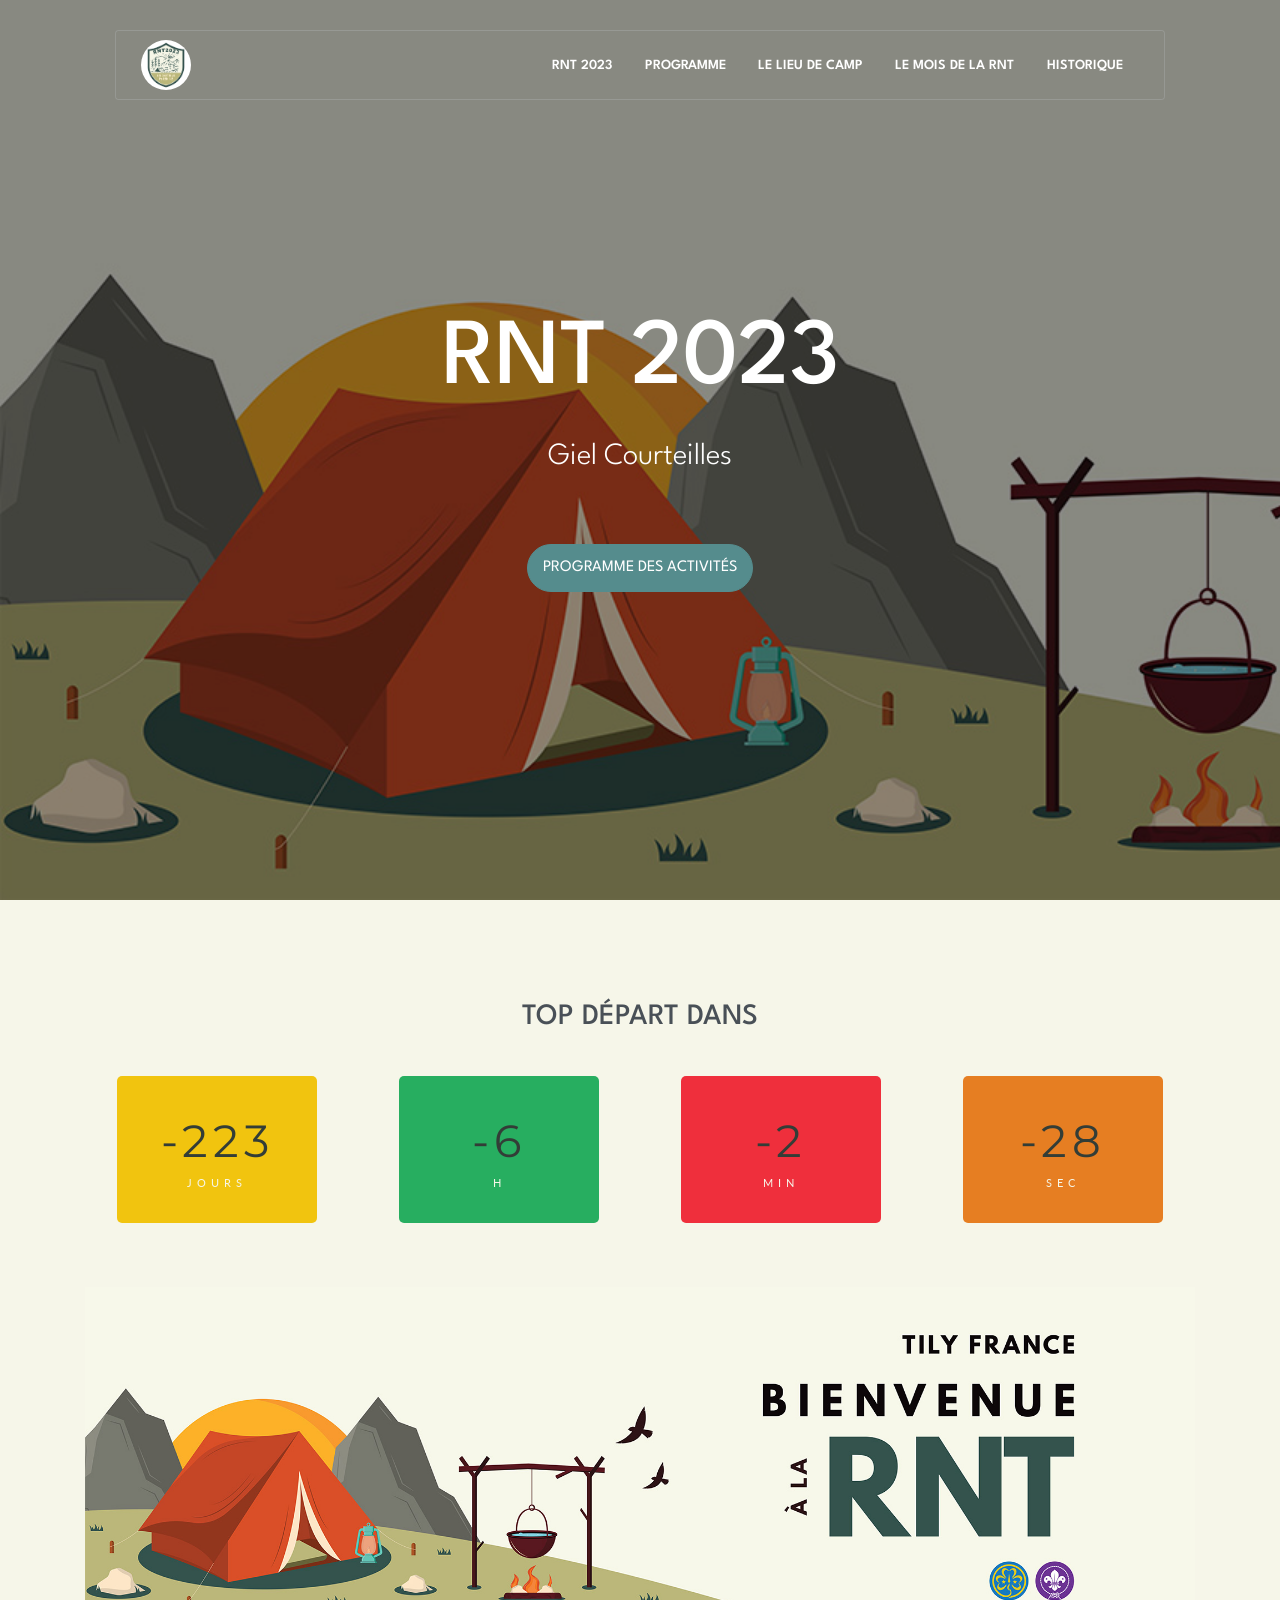
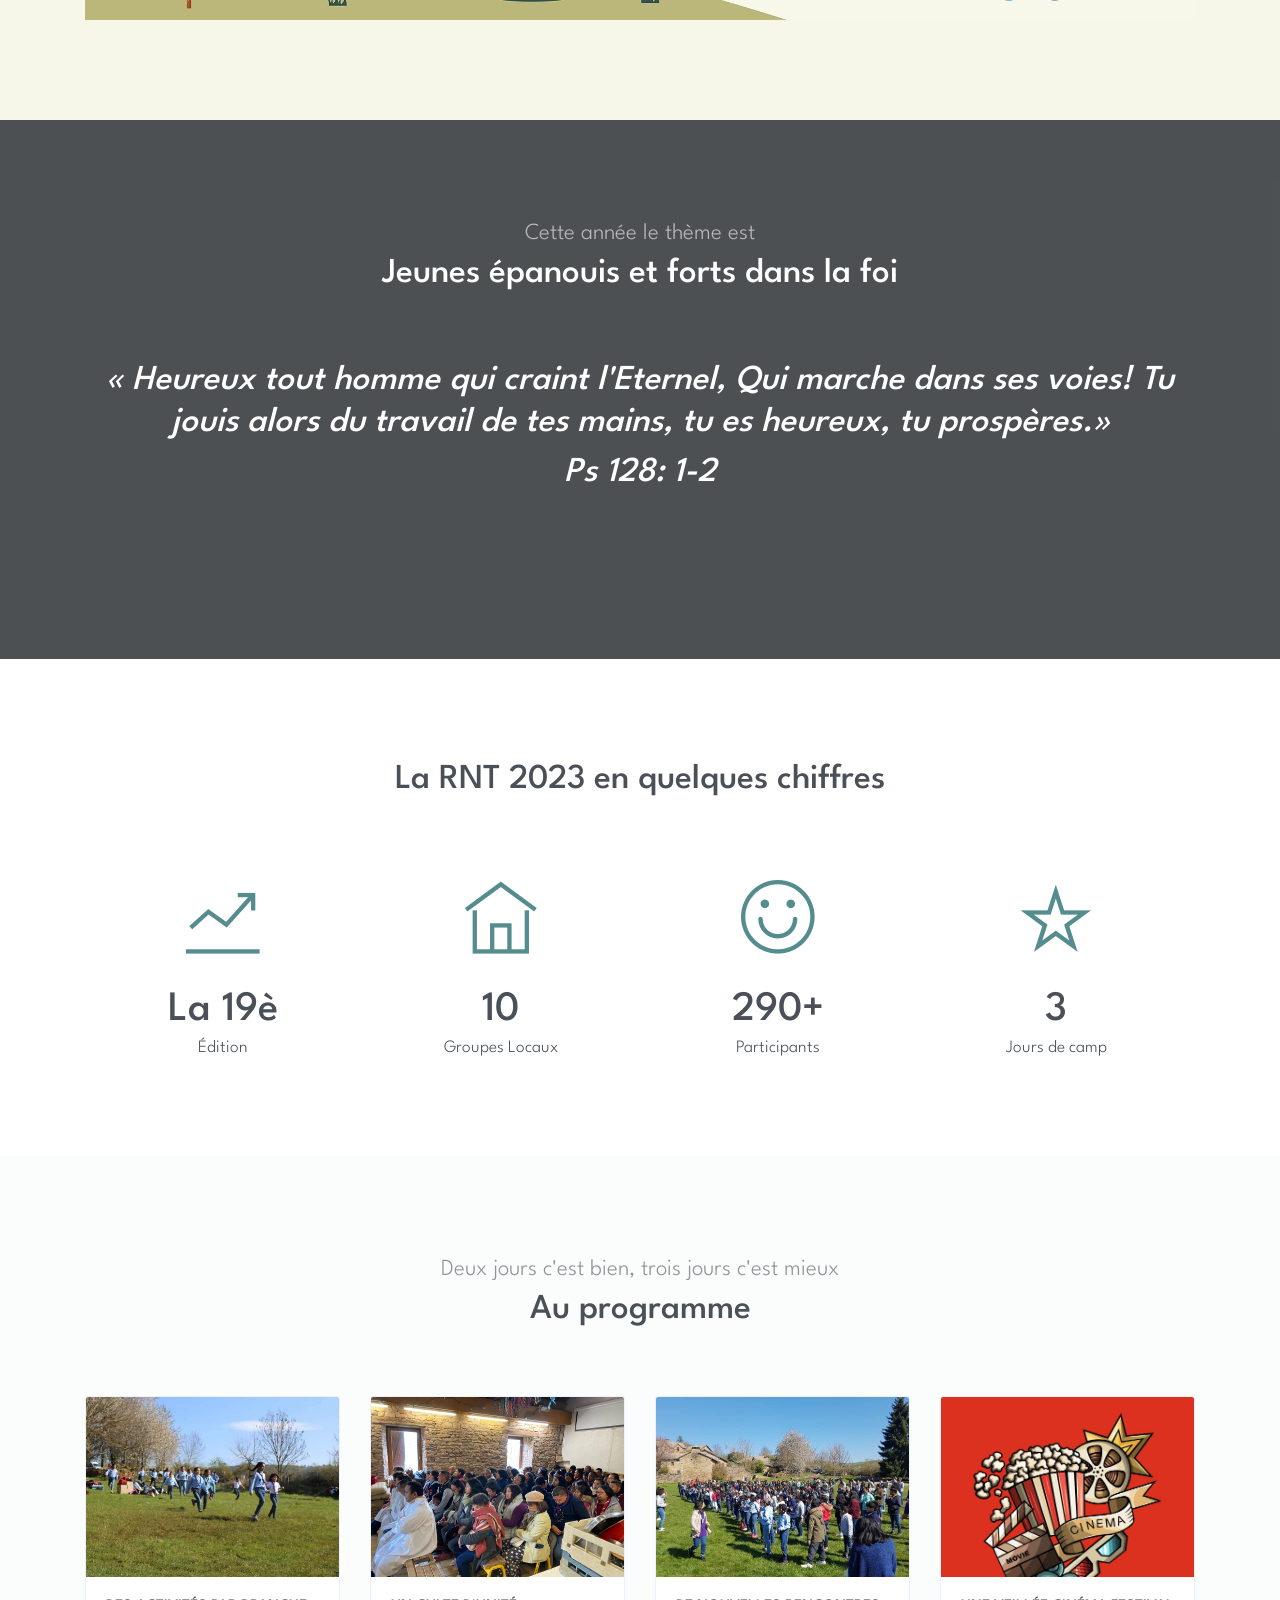
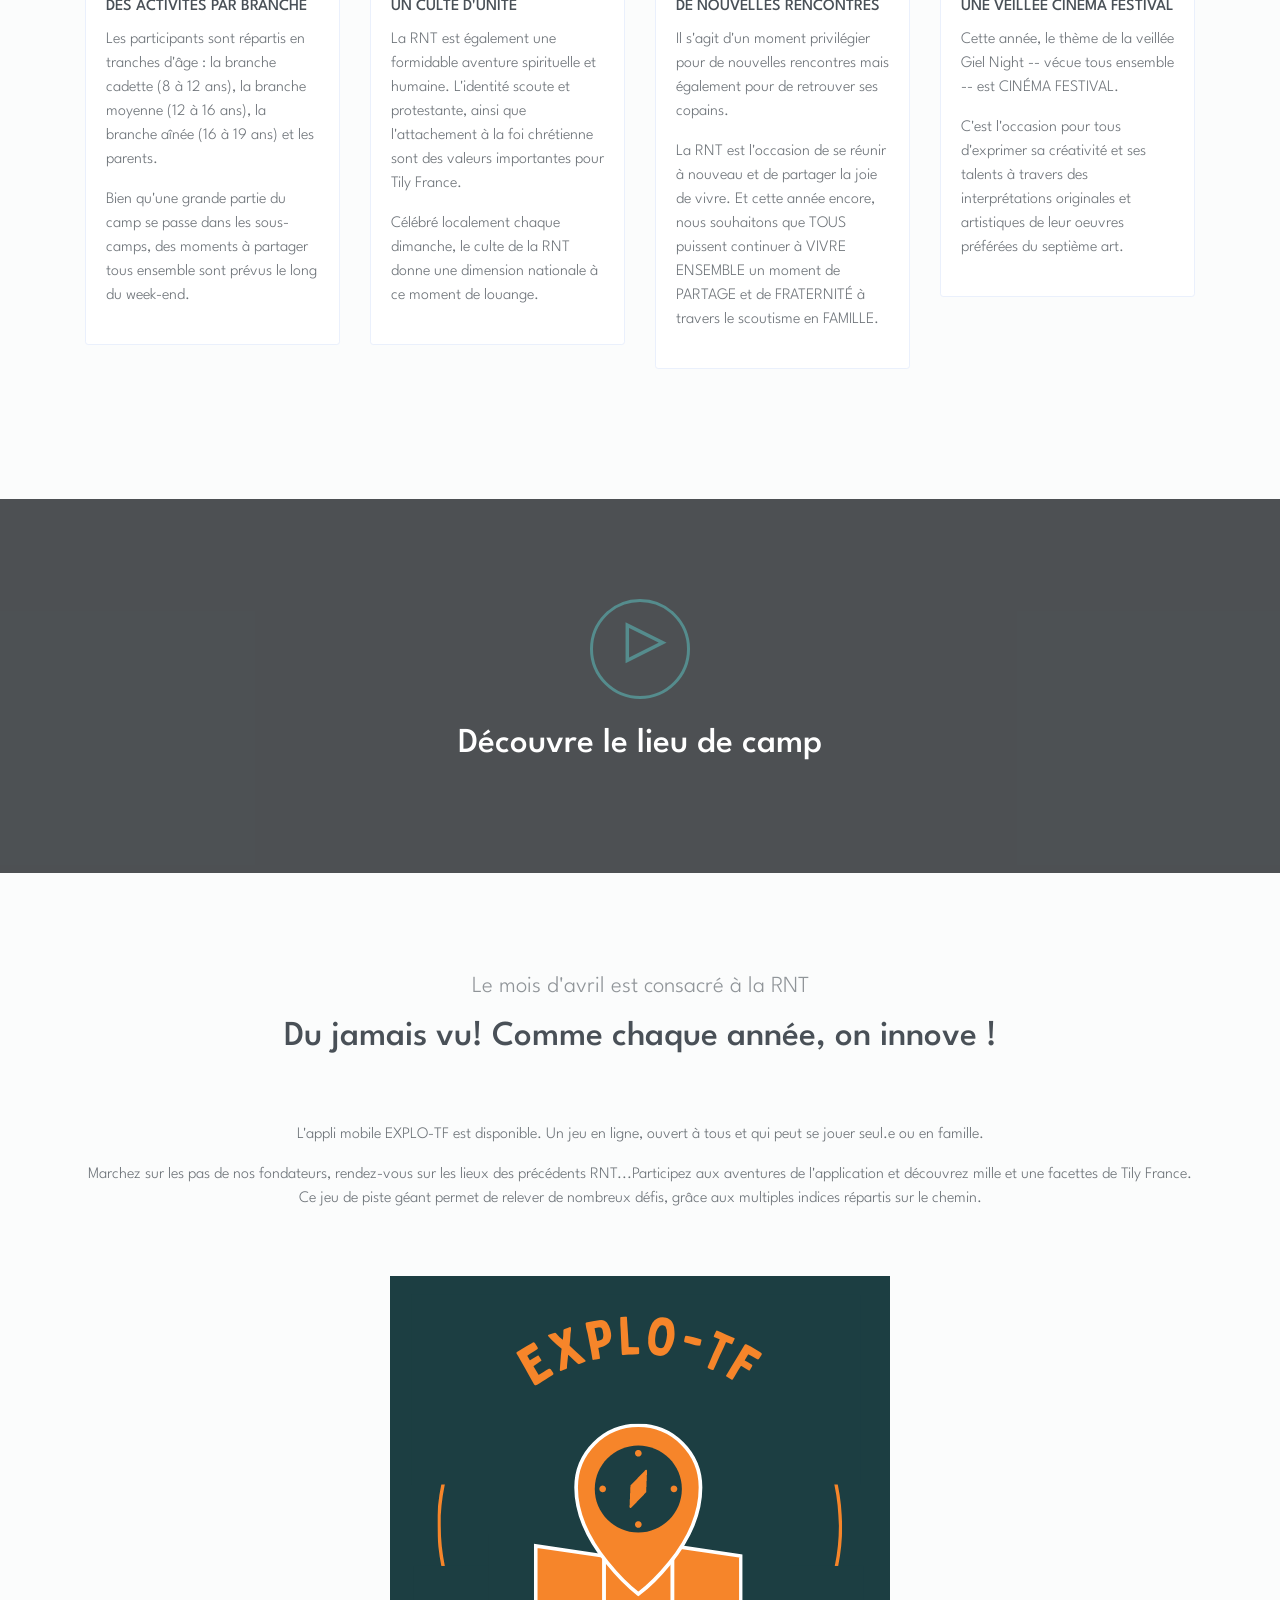
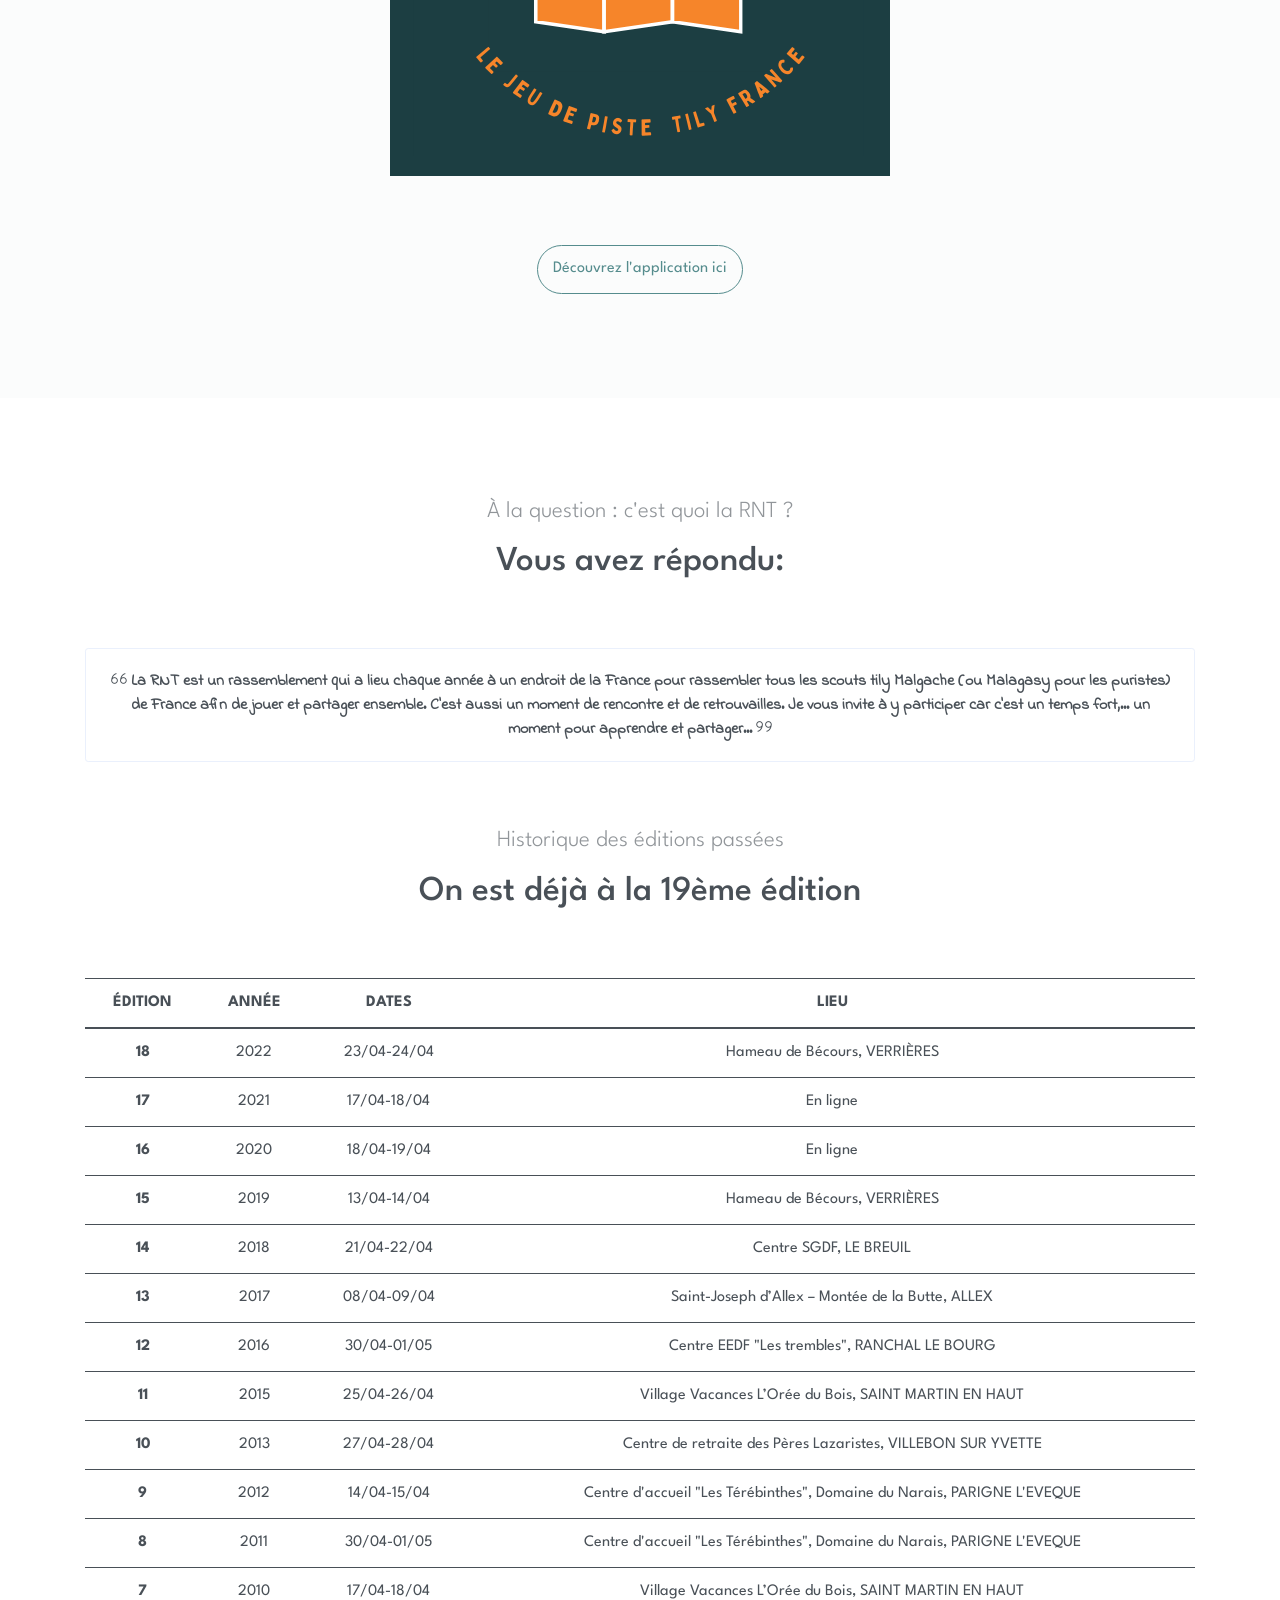
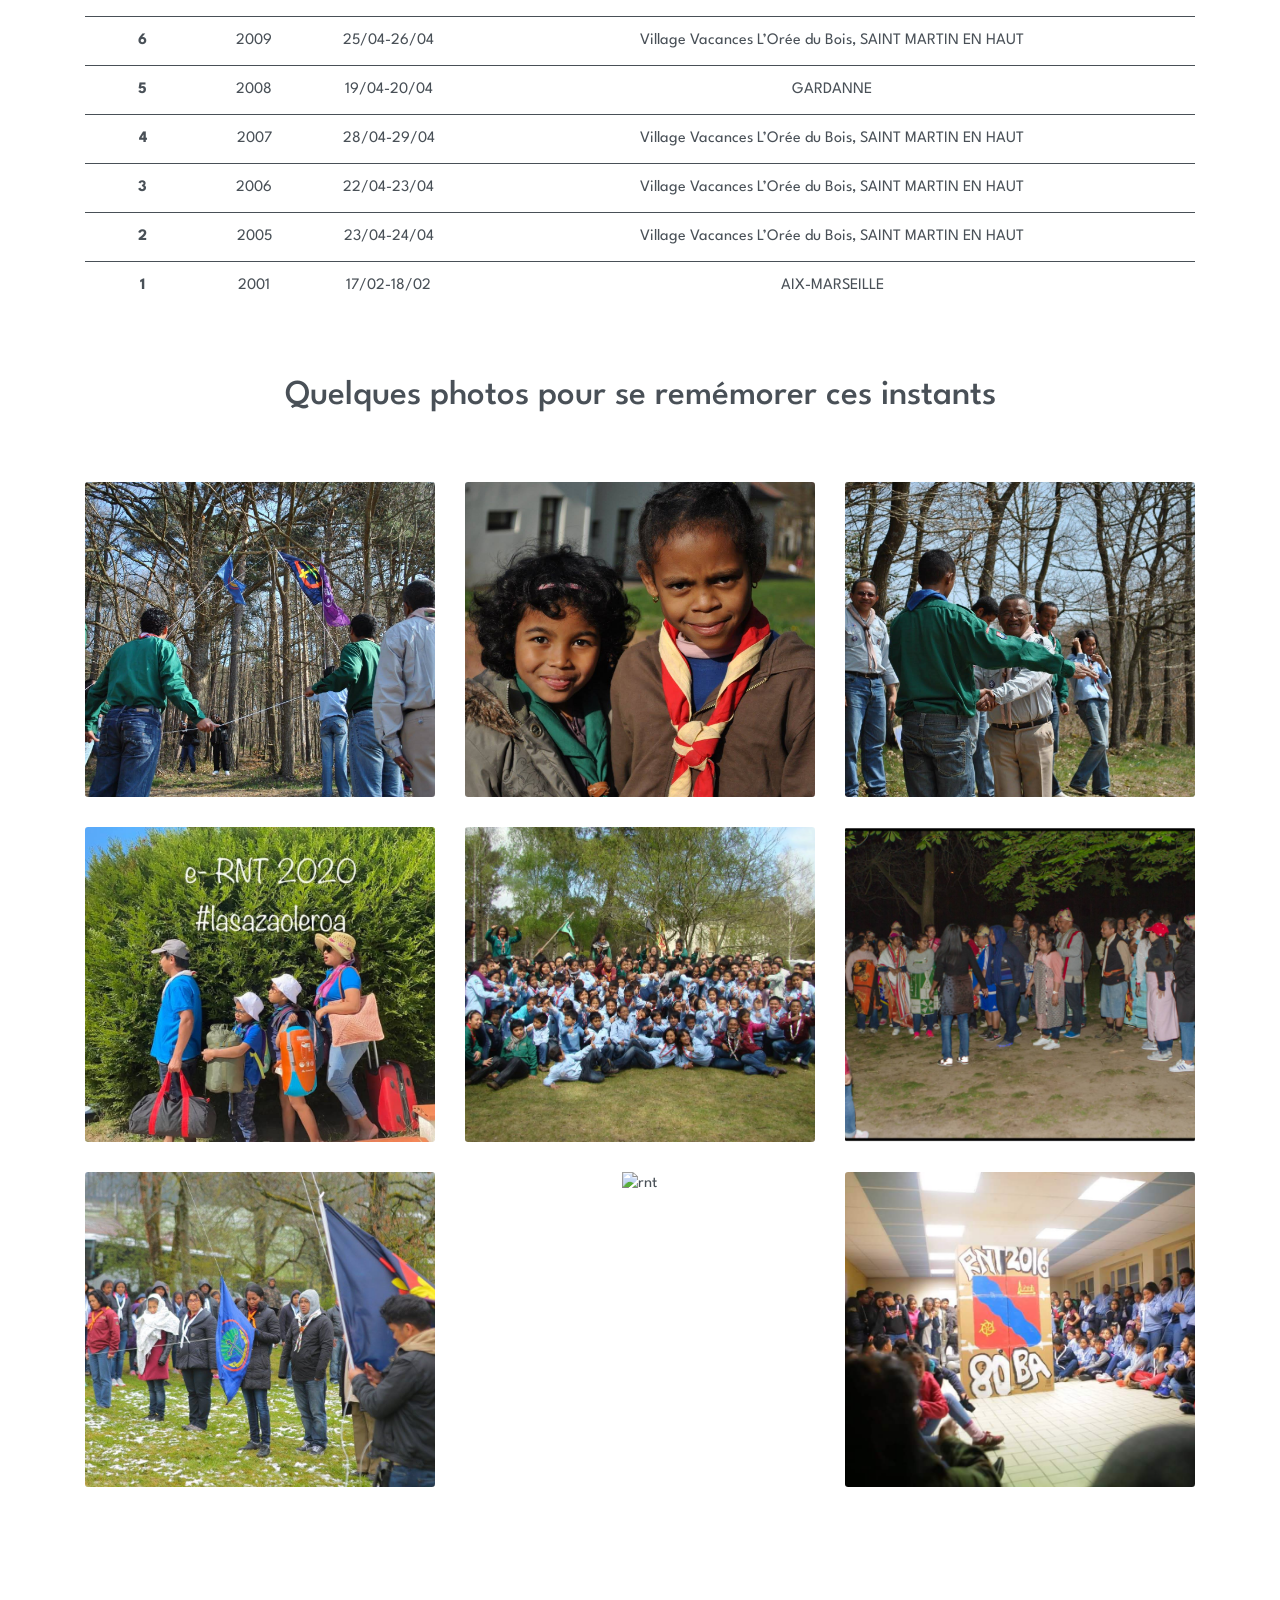
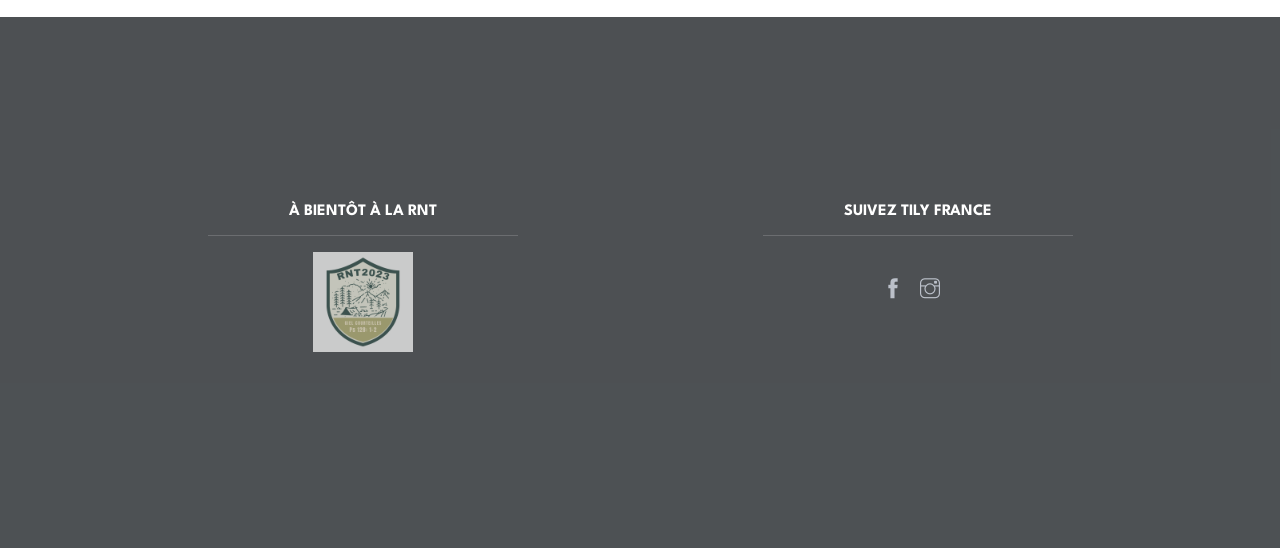
==== commit e7551b8e: "Moved timer + Modified definition + typo" ====
--- a/index.html
+++ b/index.html
@@ -58,11 +58,8 @@
     <!-- Page Header -->
     <header class="header">
         <div class="overlay">
-            <div class="mb-6"></div>
-            <div class="mb-6"></div>
-            <h3 class="title">TOP DÉPART DANS</h3>
-            <div id="timer"></div>
-            <h6 class="subtitle mb-6">RNT 2023 | Giel Courteilles</h6>
+            <h2 class="title">RNT 2023</h2>
+            <h6 class="subtitle mb-6">Giel Courteilles</h6>
             <div class="buttons text-center">
                 <a href="#programme" class="btn btn-primary rounded w-lg btn-lg my-1">PROGRAMME DES ACTIVITÉS</a>
             </div> 
@@ -70,6 +67,15 @@
         </div>      
     </header>
     <!-- End Of Page Header -->
+
+    <section id="countdown">
+        <div class="container text-center">
+            <h3 class="title">TOP DÉPART DANS</h3>
+            <div id="timer"></div>
+            <img class="img-fluid" src="assets/img/web_banniere_rnt.jpg" alt="appli">
+            <!-- <h2 id="lasa" class="title">Lasa izao leroa !</h2> -->
+        </div>
+    </section>
 
     <!-- Theme Section -->
     <section id="theme" class="has-bg-img theme">
@@ -147,14 +153,14 @@
                         <img class="card-img-top" src="assets/img/programme-rencontre.jpg" alt="card image cap">
                         <div class="card-body">
                             <h6 class="card-title">DE NOUVELLES RENCONTRES</h6>
-                            <p>C'est un moment privilégier de rencontres et de retrouvailles.</p>
+                            <p>Il s'agit d'un moment privilégier pour de nouvelles rencontres mais également pour de retrouver ses copains.</p>
                             <p>La RNT est l'occasion de se réunir à nouveau et de partager la joie de vivre. Et cette année encore, nous souhaitons que TOUS puissent continuer à VIVRE ENSEMBLE un moment de PARTAGE et de FRATERNITÉ à travers le scoutisme en FAMILLE.</p>
                         </div>
                     </div>
                 </div>
                 <div class="col-sm-4 col-md-3">
                     <div class="card mb-4">
-                        <img id="card-veille" class="card-img-top" src="assets/img/veillee.png" alt="card image cap">
+                        <img id="card-veille" class="card-img-top" src="assets/img/programme-veillee.jpg" alt="card image cap">
                         <div class="card-body">
                             <h6 class="card-title">UNE VEILLÉE CINÉMA FESTIVAL</h6>
                             <p>Cette année, le thème de la veillée Giel Night -- vécue tous ensemble -- est CINÉMA FESTIVAL. </p>
@@ -203,12 +209,15 @@
     <!-- Historique Section -->
     <section id="about">
         <div class="container text-center">
-            <h6 class="section-subtitle mb-3">À la question : c'est quoi la RNT</h6>
+            <h6 class="section-subtitle mb-3">À la question : c'est quoi la RNT ?</h6>
             <h6 class="section-title mb-6">Vous avez répondu:</h6>
-            <blockquote class="blockquote font-italic">
-                 "La RNT est un rassemblement qui a lieu chaque année à un endroit de la France pour rassembler tous les scouts tily Malgache (ou Malagasy pour les puristes) de France afin de jouer et partager ensemble. C'est aussi un moment de rivalité amical et de se connaître...on y fait nos activités d'habitudes avec nos responsables et branches scouts locaux...avec un folklore et un thème mais à une échèlle bien plus grande avec plus de personnes pour "plus de fun".
-                Je vous invite à y participer car c'est des moments forts et très ludiques, un moment pour apprendre et partager...."
-            </blockquote>
+            <div class="card">
+                <div id="definition" class="card-body">
+                    <i class="ti-quote-left"></i>
+                    La RNT est un rassemblement qui a lieu chaque année à un endroit de la France pour rassembler tous les scouts tily Malgache (ou Malagasy pour les puristes) de France afin de jouer et partager ensemble. C'est aussi un moment de rencontre et de retrouvailles. Je vous invite à y participer car c'est un temps fort,... un moment pour apprendre et partager...
+                   <i class="ti-quote-right"></i>
+                </div>
+            </div>
             <div class="mb-6"></div>
             <h6 class="section-subtitle mb-3">Historique des éditions passées</h6>
             <h6 class="section-title mb-6">On est déjà à la 19ème édition</h6>
--- a/assets/css/countdown.css
+++ b/assets/css/countdown.css
@@ -1,5 +1,13 @@
 @import url("https://fonts.googleapis.com/css?family=Lato:400,700|Montserrat:900");
 @import url("https://fonts.googleapis.com/css2?family=League+Spartan:wght@700&display=swap");
+@import url("https://fonts.googleapis.com/css2?family=Indie+Flower&display=swap");
+#countdown {
+  background: #F6F6E9; }
+
+#lasa, #definition {
+  font-family: "Indie Flower";
+  font-weight: bold; }
+
 #timer {
   display: flex;
   justify-content: space-between;
@@ -12,7 +20,6 @@
   padding-bottom: 2rem; }
   @media screen and (max-width: 576px) {
     #timer {
-      width: 100vw;
       flex-wrap: wrap;
       justify-content: space-around;
       align-items: center; } }
@@ -39,7 +46,7 @@
   background: #e67e22; }
 
 .numbers {
-  font-family: "League Spartan", sans-serif;
+  font-family: "Montserrat", sans-serif;
   color: #333D37;
   font-size: 4em; }
 
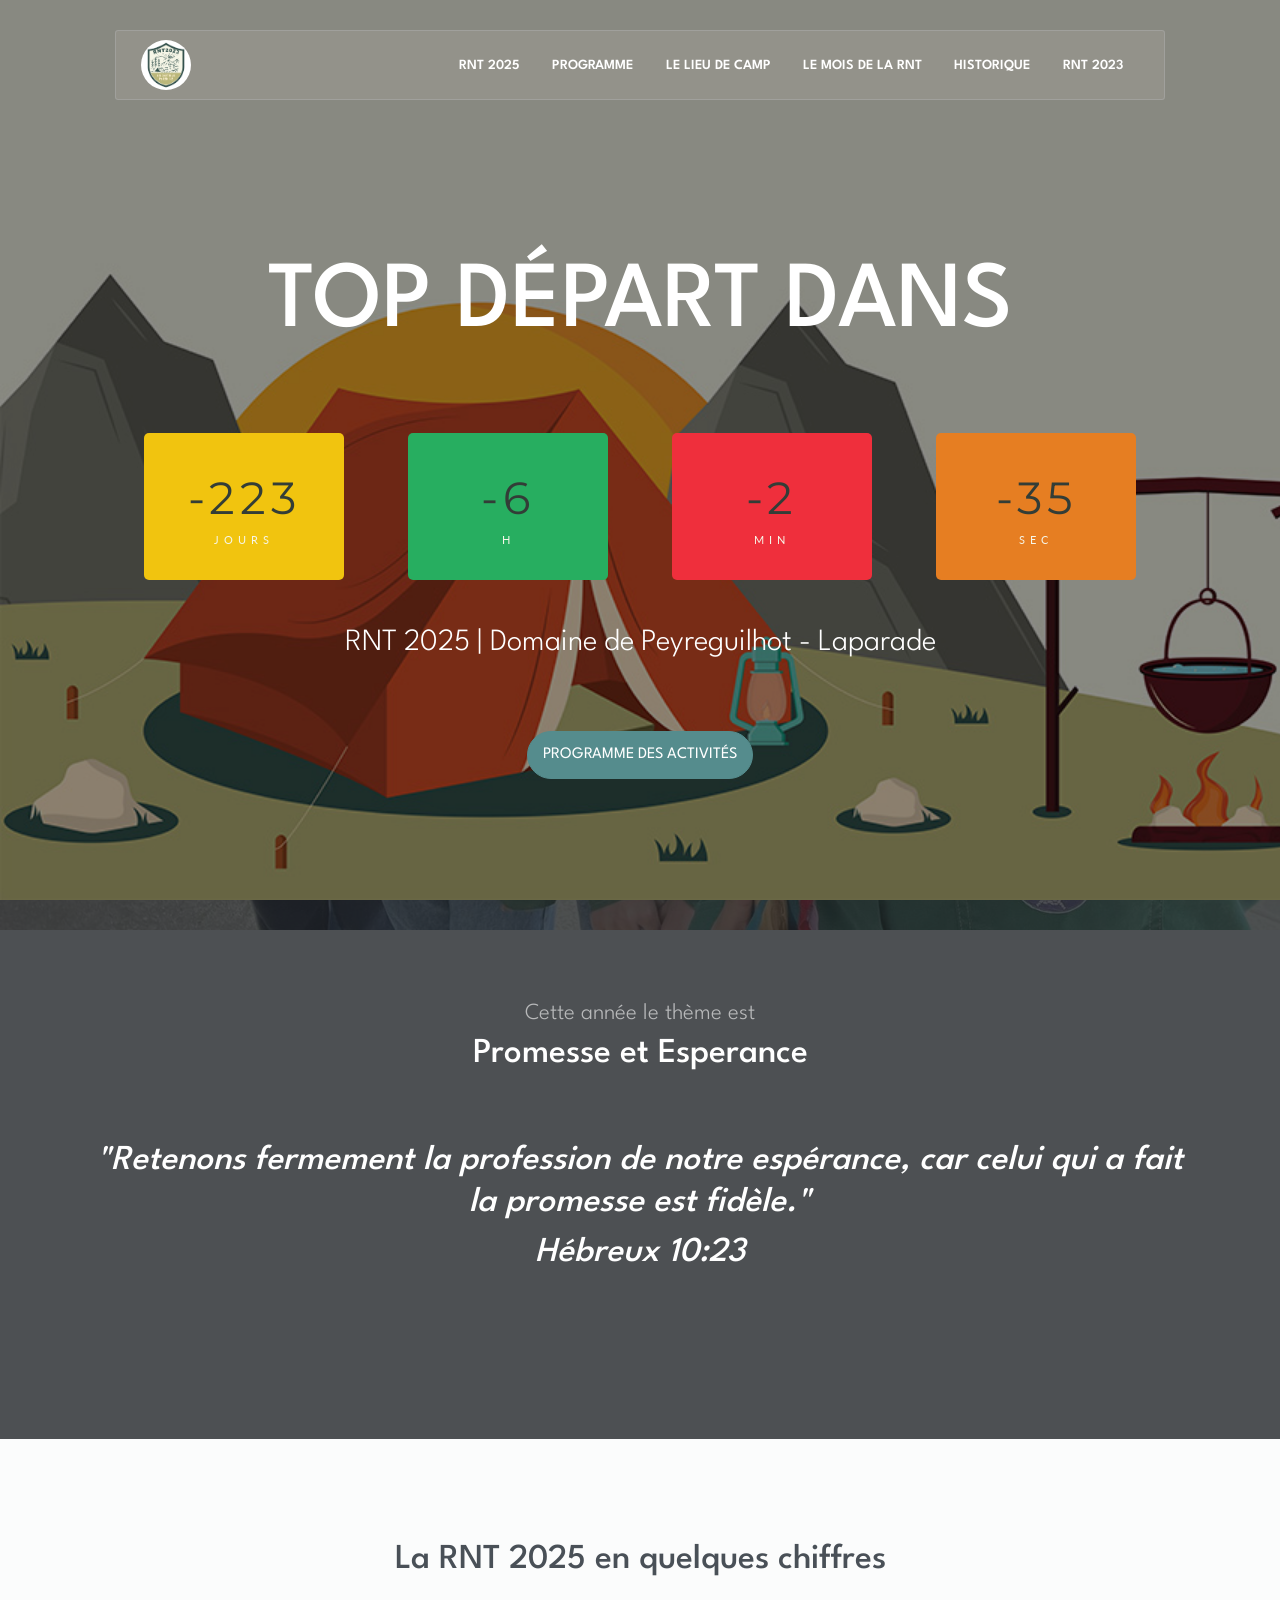
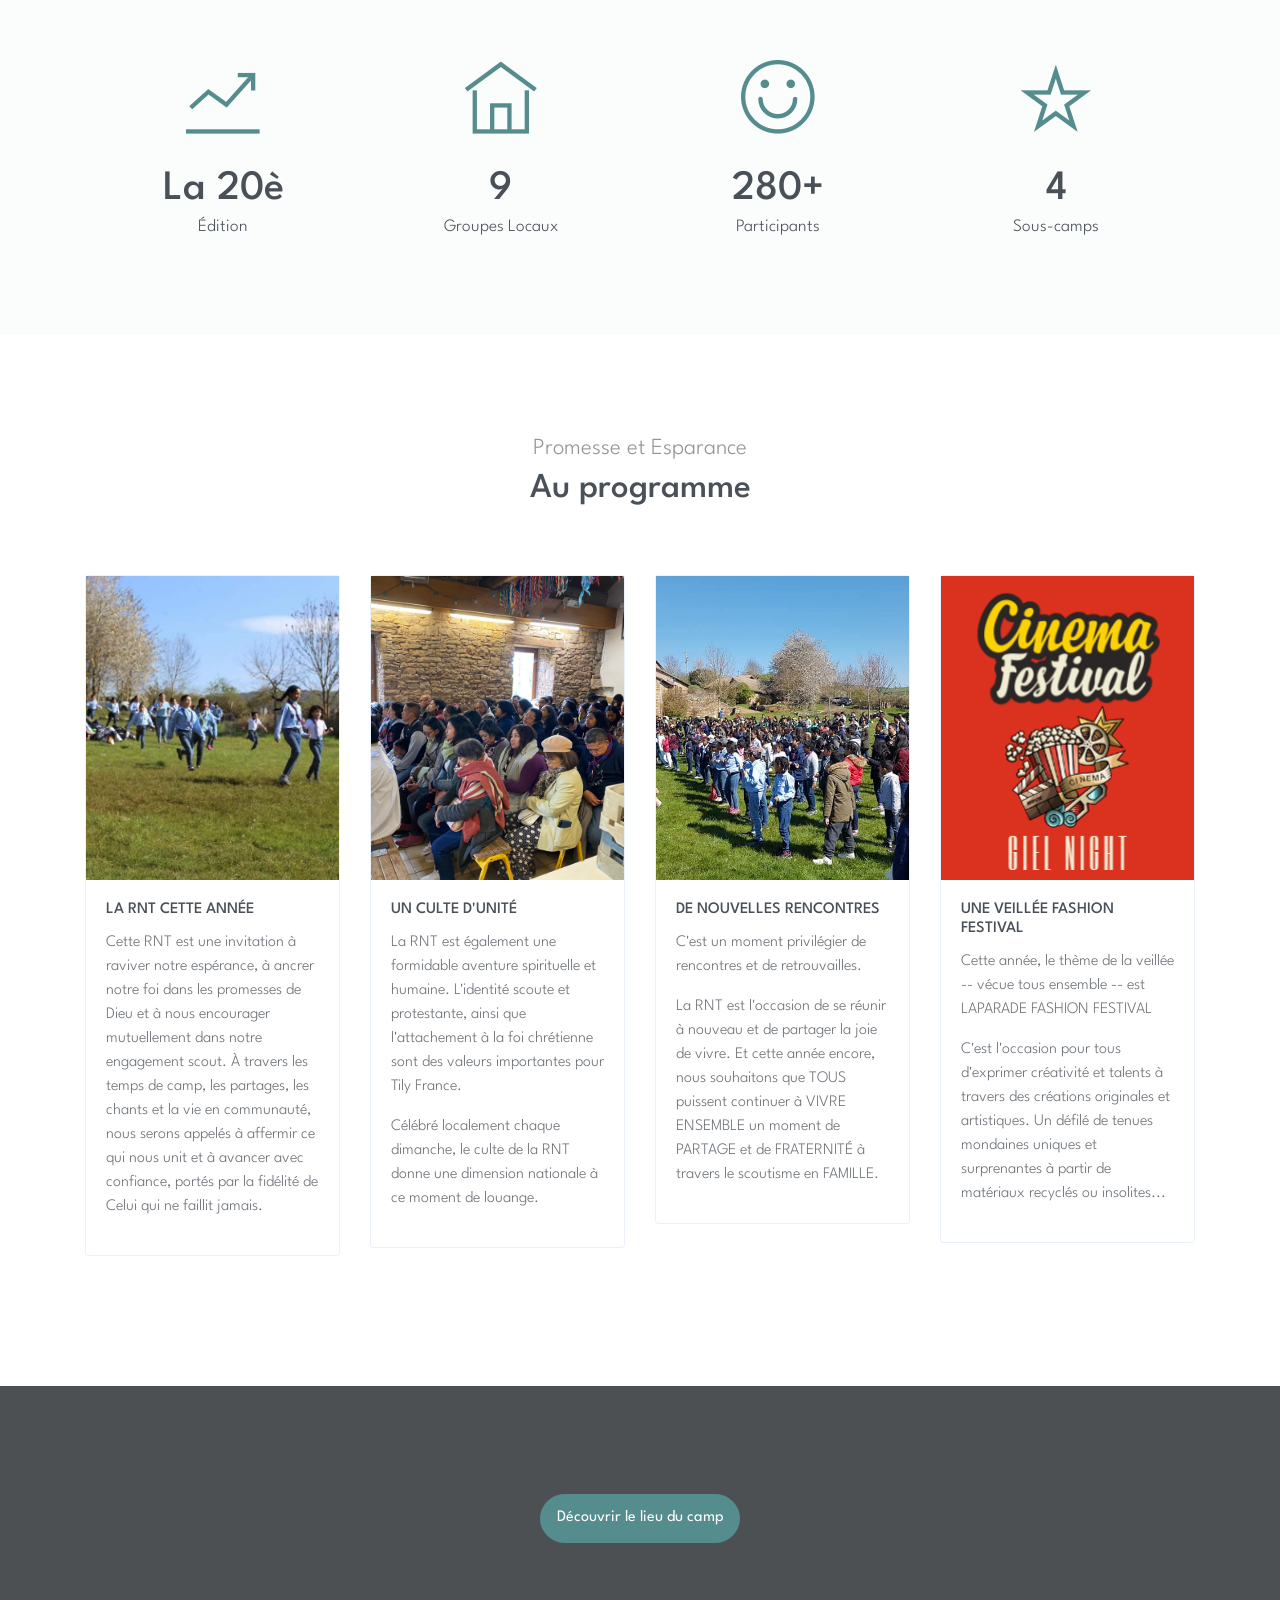
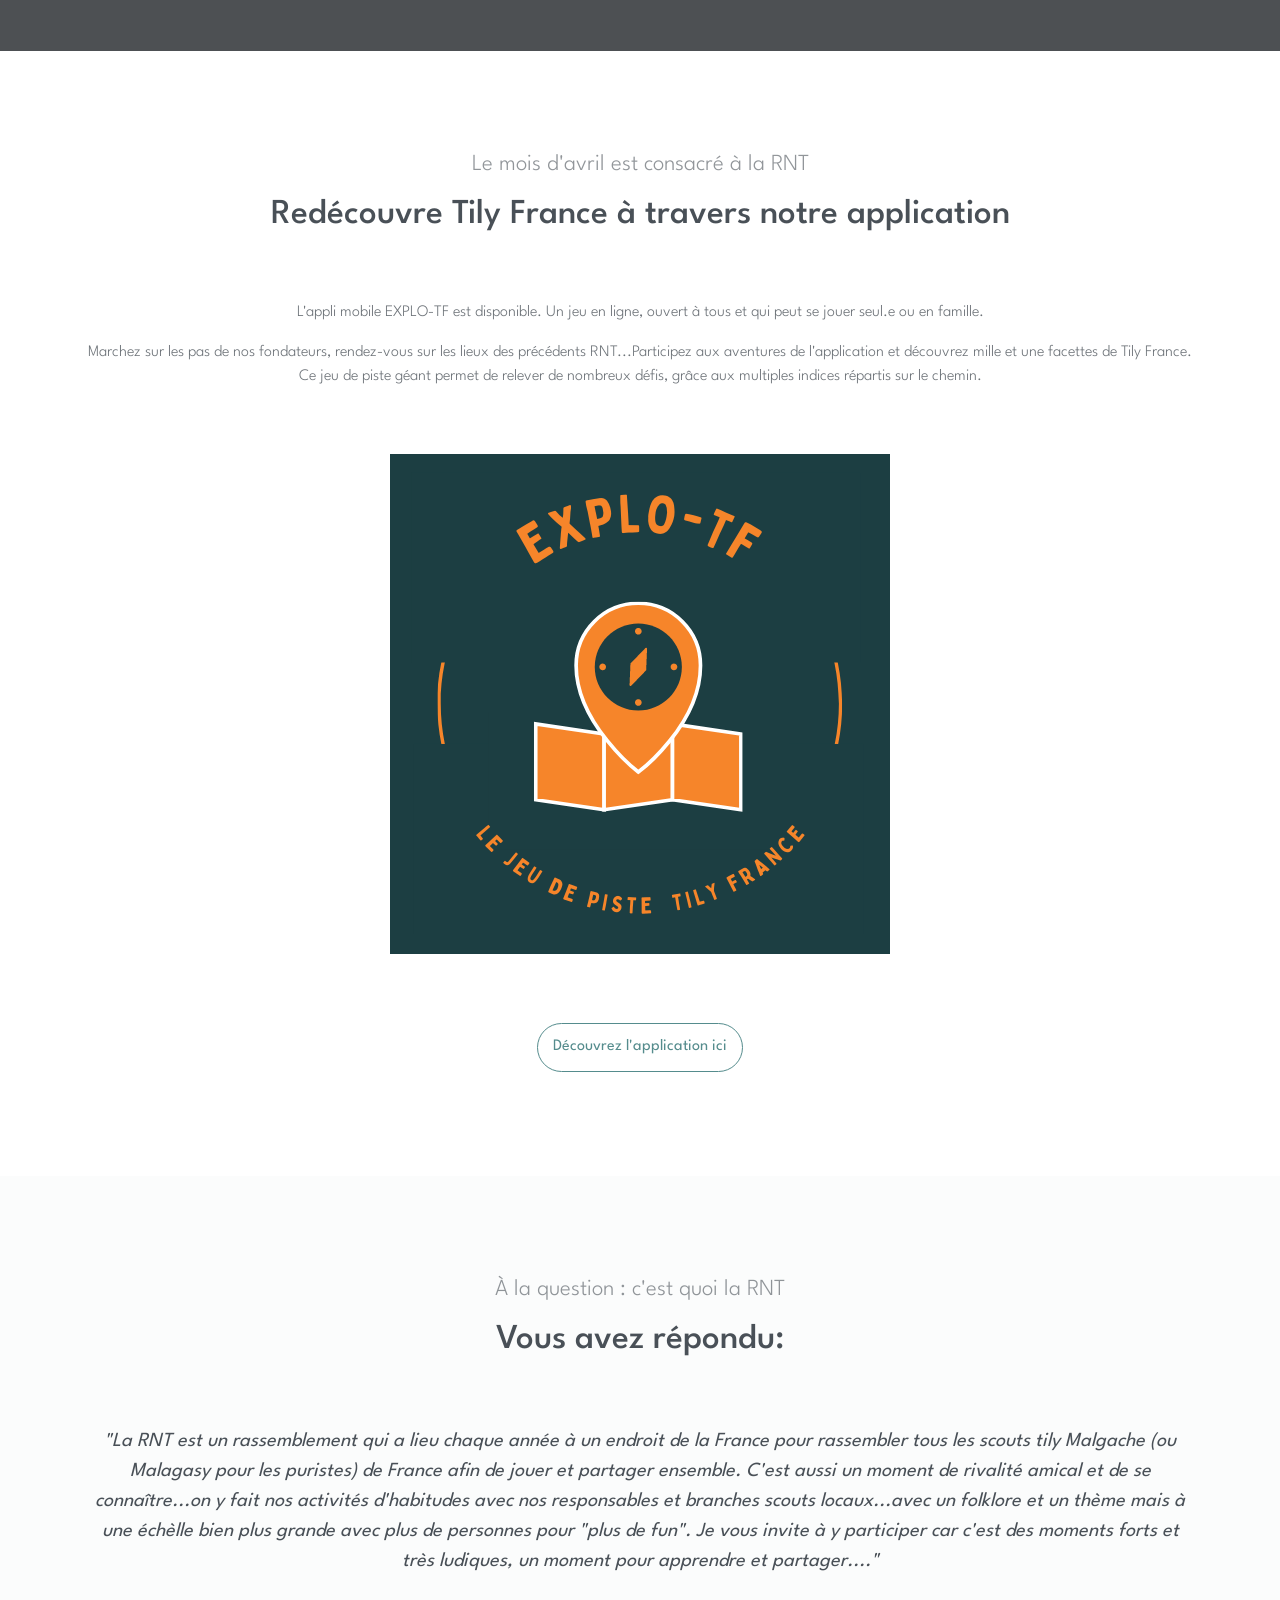
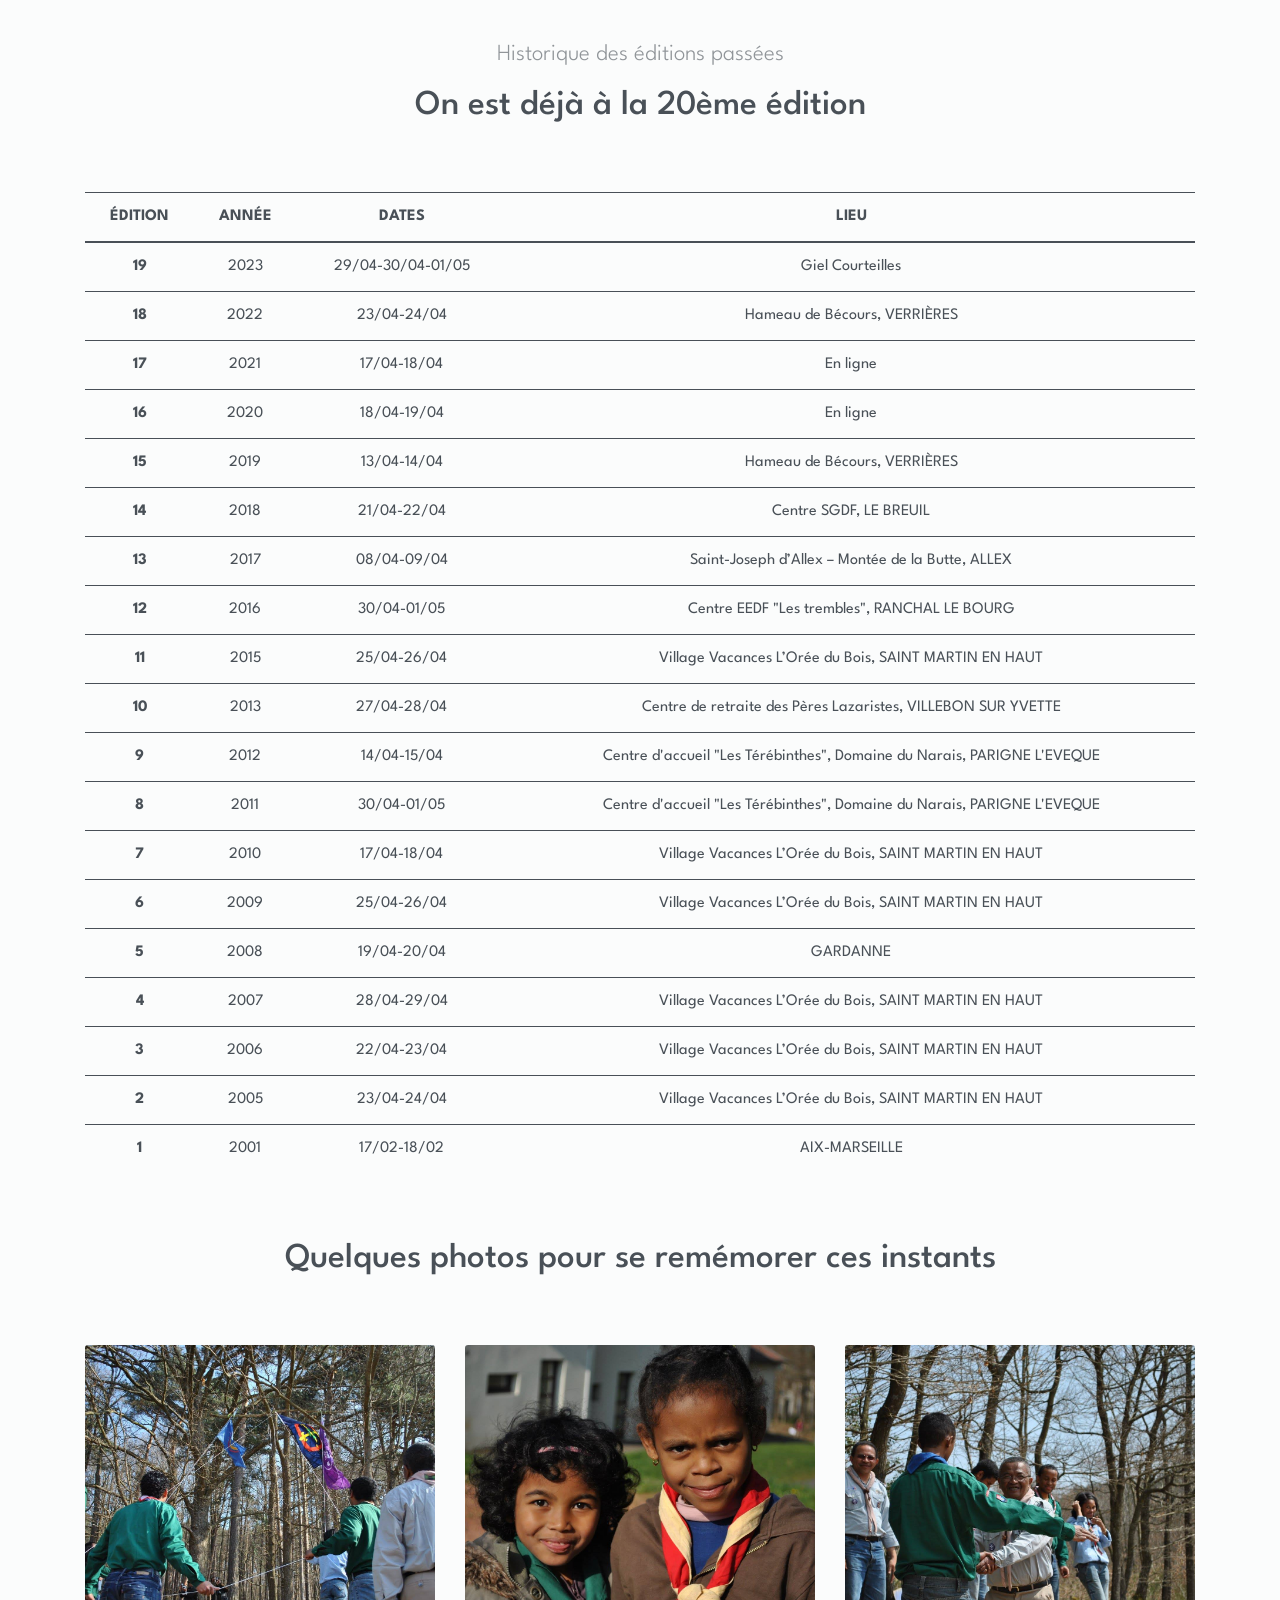
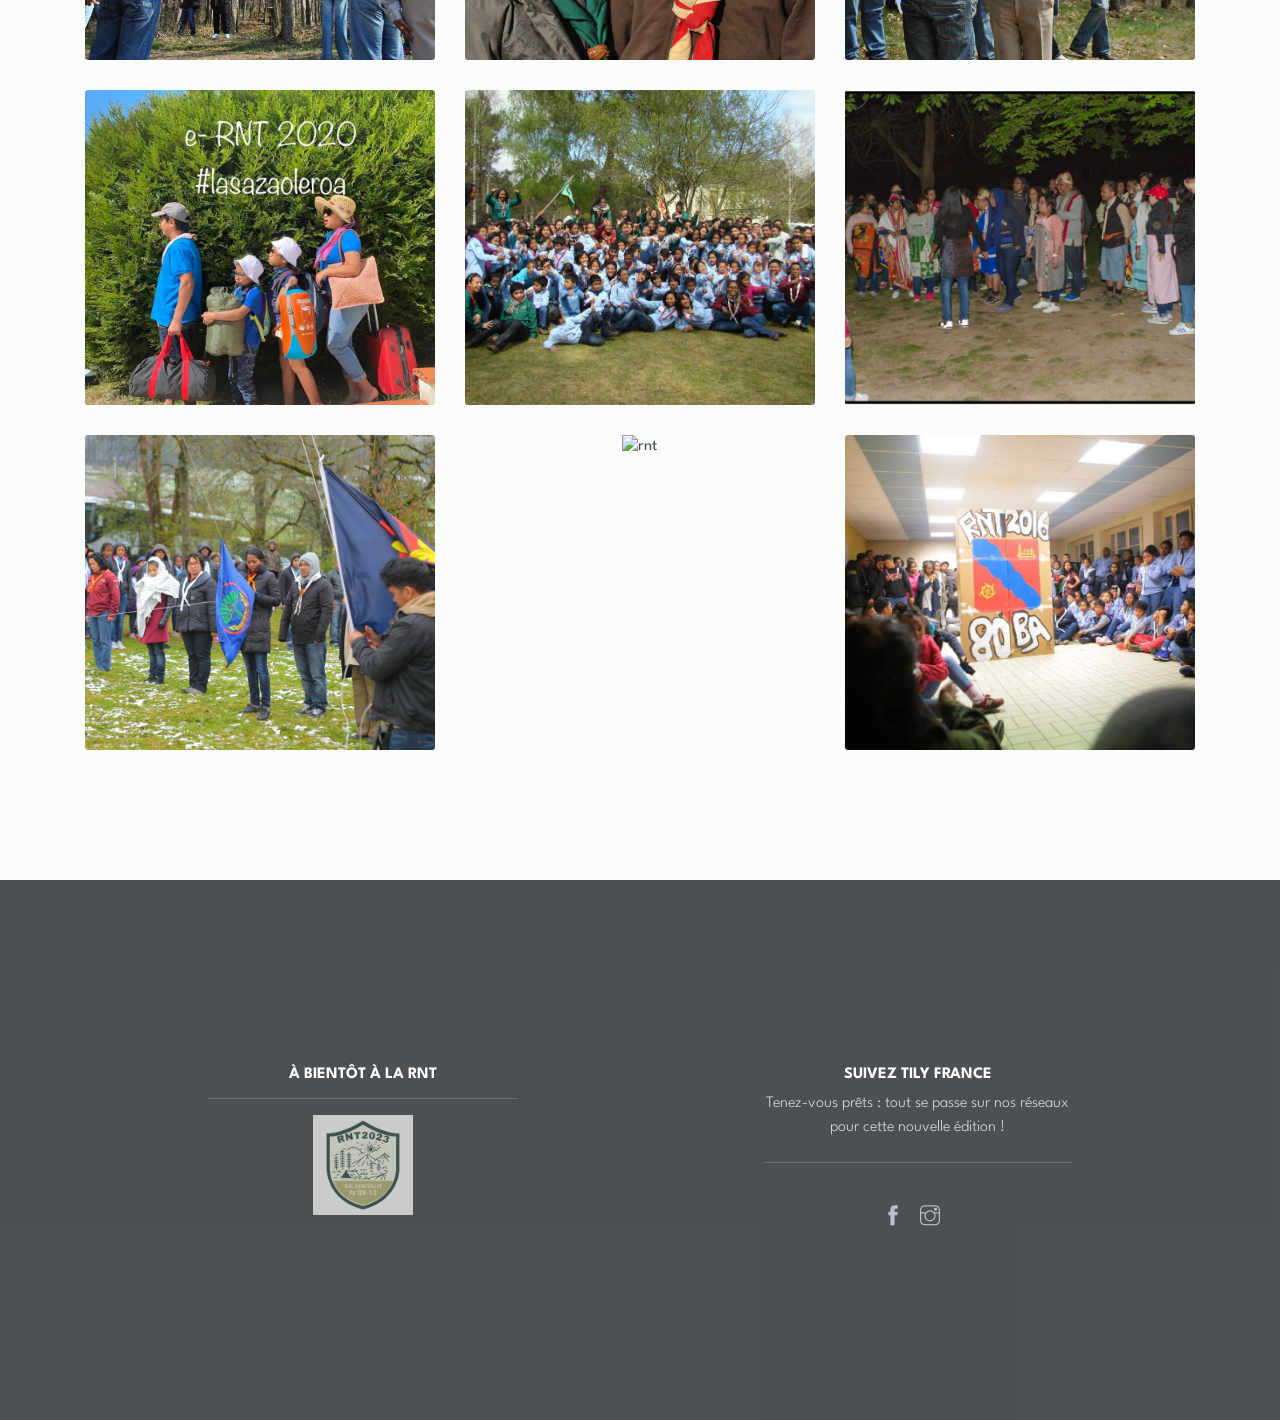
==== commit 0c686242: "commit 2025" ====
--- a/index.html
+++ b/index.html
@@ -5,7 +5,7 @@
     <meta name="viewport" content="width=device-width, initial-scale=1, shrink-to-fit=no">
     <meta name="description" content="Start your development with Creative Studio landing page.">
     <meta name="author" content="Devcrud">
-    <title>RNT 2023 | Giel Courteilles</title>
+    <title>RNT 2025 | Domaine de Peyreguilhot - Laparade</title>
 
     <!-- font icons -->
     <link rel="stylesheet" href="assets/vendors/themify-icons/css/themify-icons.css">
@@ -34,7 +34,7 @@
             <div class="collapse navbar-collapse" id="navbarSupportedContent">
                 <ul class="navbar-nav ml-auto">
                     <li class="nav-item">
-                        <a class="nav-link" href="#theme">RNT 2023</a>
+                        <a class="nav-link" href="#theme">RNT 2025</a>
                     </li>
                     <li class="nav-item">
                         <a class="nav-link" href="#programme">PROGRAMME</a>
@@ -48,7 +48,11 @@
                     <li class="nav-item">
                         <a class="nav-link" href="#about">HISTORIQUE</a>
                     </li>
+                    <li class="nav-item">
+                        <a href="rnt-2023.html" class="nav-link">RNT 2023</a>
+                    </li>
                     
+
                 </ul>
             </div>
         </div>
@@ -58,8 +62,11 @@
     <!-- Page Header -->
     <header class="header">
         <div class="overlay">
-            <h2 class="title">RNT 2023</h2>
-            <h6 class="subtitle mb-6">Giel Courteilles</h6>
+            <div class="mb-6"></div>
+            <div class="mb-6"></div>
+            <h3 class="title">TOP DÉPART DANS</h3>
+            <div id="timer"></div>
+            <h6 class="subtitle mb-6">RNT 2025 | Domaine de Peyreguilhot - Laparade</h6>
             <div class="buttons text-center">
                 <a href="#programme" class="btn btn-primary rounded w-lg btn-lg my-1">PROGRAMME DES ACTIVITÉS</a>
             </div> 
@@ -68,22 +75,13 @@
     </header>
     <!-- End Of Page Header -->
 
-    <section id="countdown">
-        <div class="container text-center">
-            <h3 class="title">TOP DÉPART DANS</h3>
-            <div id="timer"></div>
-            <img class="img-fluid" src="assets/img/web_banniere_rnt.jpg" alt="appli">
-            <!-- <h2 id="lasa" class="title">Lasa izao leroa !</h2> -->
-        </div>
-    </section>
-
     <!-- Theme Section -->
     <section id="theme" class="has-bg-img theme">
         <div class="container text-center">
             <h6 class="section-subtitle">Cette année le thème est</h6>
-            <h6 class="section-title mb-6">Jeunes épanouis et forts dans la foi</h6>
-            <h6 class="section-title mb-2 font-italic">« Heureux tout homme qui craint l'Eternel, Qui marche dans ses voies! Tu jouis alors du travail de tes mains, tu es heureux, tu prospères.»</h6>
-            <h6 class="section-title mb-6 font-italic">Ps 128: 1-2</h6>
+            <h6 class="section-title mb-6">Promesse et Esperance</h6>
+            <h6 class="section-title mb-2 font-italic">"Retenons fermement la profession de notre espérance, car celui qui a fait la promesse est fidèle."</h6>
+            <h6 class="section-title mb-6 font-italic"> Hébreux 10:23</h6>
         </div>        
     </section>
     <!-- End of Theme Section -->
@@ -91,27 +89,27 @@
 
     <section id="chiffres">
         <div class="container text-center">
-            <h6 class="section-title mb-6">La RNT 2023 en quelques chiffres</h6>
+            <h6 class="section-title mb-6">La RNT 2025 en quelques chiffres</h6>
                 <div class="widget-2">
                     <div class="widget-item">
                         <i class="ti-stats-up"></i>
-                        <h6 class="title">La 19è</h6>
+                        <h6 class="title">La 20è</h6>
                         <div class="subtitle">Édition</div>
                     </div>
                     <div class="widget-item">
                         <i class="ti-home"></i>
-                        <h6 class="title">10</h6>
+                        <h6 class="title">9</h6>
                         <div class="subtitle">Groupes Locaux</div>
                     </div>
                     <div class="widget-item">
                         <i class="ti-face-smile"></i>
-                        <h6 class="title">290+</h6>
+                        <h6 class="title">280+</h6>
                         <div class="subtitle">Participants</div>
                     </div>
                     <div class="widget-item">
                         <i class="ti-star"></i>
-                        <h6 class="title">3</h6>
-                        <div class="subtitle">Jours de camp</div>
+                        <h6 class="title">4</h6>
+                        <div class="subtitle">Sous-camps</div>
                     </div>
                 </div>
         </div> 
@@ -120,27 +118,24 @@
     <!-- Programme Section -->
     <section id="programme">
         <div class="container">
-            <h6 class="section-subtitle text-center">Deux jours c'est bien, trois jours c'est mieux</h6>
+            <h6 class="section-subtitle text-center">Promesse et Esparance</h6>
             <h5 class="section-title text-center mb-6">Au programme</h5> 
             <div class="row">
                 <div class="col-sm-4 col-md-3">
                     <div class="card mb-4">
-                        <img class="card-img-top" src="assets/img/programme-activite.jpg" alt="card image cap">
+                        <img src="assets/img/programme-activite.jpg" alt="Activités"
+     style="width: 100%; height: 304px; object-fit: cover;">
                         <div class="card-body">
-                            <h6 class="card-title">DES ACTIVITÉS PAR BRANCHE</h6>
-                            <p>Les participants sont répartis en tranches d'âge : 
-                                la branche cadette (8 à 12 ans), 
-                                la branche moyenne (12 à 16 ans), 
-                                la branche aînée (16 à 19 ans) et
-                                les parents.
+                            <h6 class="card-title">LA RNT CETTE ANNÉE</h6>
+                            <p>Cette RNT est une invitation à raviver notre espérance, à ancrer notre foi dans les promesses de Dieu et à nous encourager mutuellement dans notre engagement scout. À travers les temps de camp, les partages, les chants et la vie en communauté, nous serons appelés à affermir ce qui nous unit et à avancer avec confiance, portés par la fidélité de Celui qui ne faillit jamais.
                             </p>  
-                            <p>Bien qu'une grande partie du camp se passe dans les sous-camps, des moments à partager tous ensemble sont prévus le long du week-end.</p>
                         </div>
                     </div>
                 </div>
                 <div class="col-sm-4 col-md-3">
                     <div class="card mb-4">
-                        <img class="card-img-top" src="assets/img/programme-culte.jpg" alt="card image cap">
+                        <img src="assets/img/programme-culte.jpg" alt="Culte"
+     style="width: 100%; height: 304px; object-fit: cover;">
                         <div class="card-body">
                             <h6 class="card-title">UN CULTE D'UNITÉ</h6>
                             <p>La RNT est également une formidable aventure spirituelle et humaine. L'identité scoute et protestante, ainsi que l'attachement à la foi chrétienne sont des valeurs importantes pour Tily France.</p>
@@ -150,21 +145,23 @@
                 </div>
                 <div class="col-sm-4 col-md-3">
                     <div class="card mb-4">
-                        <img class="card-img-top" src="assets/img/programme-rencontre.jpg" alt="card image cap">
+                        <img src="assets/img/programme-rencontre.jpg" alt="Rencontres"
+     style="width: 100%; height: 304px; object-fit: cover;">
                         <div class="card-body">
                             <h6 class="card-title">DE NOUVELLES RENCONTRES</h6>
-                            <p>Il s'agit d'un moment privilégier pour de nouvelles rencontres mais également pour de retrouver ses copains.</p>
+                            <p>C'est un moment privilégier de rencontres et de retrouvailles.</p>
                             <p>La RNT est l'occasion de se réunir à nouveau et de partager la joie de vivre. Et cette année encore, nous souhaitons que TOUS puissent continuer à VIVRE ENSEMBLE un moment de PARTAGE et de FRATERNITÉ à travers le scoutisme en FAMILLE.</p>
                         </div>
                     </div>
                 </div>
                 <div class="col-sm-4 col-md-3">
                     <div class="card mb-4">
-                        <img id="card-veille" class="card-img-top" src="assets/img/programme-veillee.jpg" alt="card image cap">
+                        <img src="assets/img/veillee.png" alt="Veillée"
+     style="width: 100%; height: 304px; object-fit: cover;">
                         <div class="card-body">
-                            <h6 class="card-title">UNE VEILLÉE CINÉMA FESTIVAL</h6>
-                            <p>Cette année, le thème de la veillée Giel Night -- vécue tous ensemble -- est CINÉMA FESTIVAL. </p>
-                            <p>C'est l'occasion pour tous d'exprimer sa créativité et ses talents à travers des interprétations originales et artistiques de leur oeuvres préférées du septième art.</p>
+                            <h6 class="card-title">UNE VEILLÉE FASHION FESTIVAL</h6>
+                            <p>Cette année, le thème de la veillée -- vécue tous ensemble -- est LAPARADE FASHION FESTIVAL </p>
+                            <p>C'est l'occasion pour tous d'exprimer créativité et talents à travers des créations originales et artistiques. Un défilé de tenues mondaines uniques et surprenantes à partir de matériaux recyclés ou insolites...</p>
                         </div>
                     </div>
                 </div>
@@ -175,13 +172,13 @@
 
     <!-- Video Section -->
     <section id="lieu-camp" class="has-bg-img py-lg">
-        <div class="container text-center">
-            <!-- Button trigger modal -->
-            <button type="button" class="btn btn-outline-primary play-control" data-toggle="modal" data-target="#exampleModalCenter">
-              <i class="ti-control-play"></i>
-            </button>
-            <h6 class="section-title mt-4">Découvre le lieu de camp</h6>
-        </div>
+        <div class="buttons text-center">
+            <a href="https://www.domainedepeyreguilhot.com/" target="_blank" class="btn btn-primary btn-lg rounded my-2">
+                Découvrir le lieu du camp
+            </a>
+            
+        </div>
+        
     </section>
     <!-- End of Video Section -->
 
@@ -189,7 +186,7 @@
     <section id="appli">
         <div class="container text-center">
             <h6 class="section-subtitle mb-3">Le mois d'avril est consacré à la RNT</h6>
-            <h6 class="section-title mb-6">Du jamais vu! Comme chaque année, on innove !</h6>
+            <h6 class="section-title mb-6">Redécouvre Tily France à travers notre application</h6>
             
             <p>
                 L'appli mobile EXPLO-TF est disponible. Un jeu en ligne, ouvert à tous et qui peut se jouer seul.e ou en famille.
@@ -209,18 +206,15 @@
     <!-- Historique Section -->
     <section id="about">
         <div class="container text-center">
-            <h6 class="section-subtitle mb-3">À la question : c'est quoi la RNT ?</h6>
+            <h6 class="section-subtitle mb-3">À la question : c'est quoi la RNT</h6>
             <h6 class="section-title mb-6">Vous avez répondu:</h6>
-            <div class="card">
-                <div id="definition" class="card-body">
-                    <i class="ti-quote-left"></i>
-                    La RNT est un rassemblement qui a lieu chaque année à un endroit de la France pour rassembler tous les scouts tily Malgache (ou Malagasy pour les puristes) de France afin de jouer et partager ensemble. C'est aussi un moment de rencontre et de retrouvailles. Je vous invite à y participer car c'est un temps fort,... un moment pour apprendre et partager...
-                   <i class="ti-quote-right"></i>
-                </div>
-            </div>
+            <blockquote class="blockquote font-italic">
+                 "La RNT est un rassemblement qui a lieu chaque année à un endroit de la France pour rassembler tous les scouts tily Malgache (ou Malagasy pour les puristes) de France afin de jouer et partager ensemble. C'est aussi un moment de rivalité amical et de se connaître...on y fait nos activités d'habitudes avec nos responsables et branches scouts locaux...avec un folklore et un thème mais à une échèlle bien plus grande avec plus de personnes pour "plus de fun".
+                Je vous invite à y participer car c'est des moments forts et très ludiques, un moment pour apprendre et partager...."
+            </blockquote>
             <div class="mb-6"></div>
             <h6 class="section-subtitle mb-3">Historique des éditions passées</h6>
-            <h6 class="section-title mb-6">On est déjà à la 19ème édition</h6>
+            <h6 class="section-title mb-6">On est déjà à la 20ème édition</h6>
             <table class="table">
                 <thead>
                     <tr>
@@ -231,6 +225,12 @@
                     </tr>
                 </thead>
                 <tbody>
+                    <tr>
+                        <th scope="row">19</th>
+                        <td>2023</td>
+                        <td>29/04-30/04-01/05</td>
+                        <td>Giel Courteilles</td>
+                    </tr>
                     <tr>
                         <th scope="row">18</th>
                         <td>2022</td>
@@ -410,6 +410,7 @@
                     <ul class="list text-center">
                         <li class="list-head">
                             <h6 class="font-weight-bold">SUIVEZ TILY FRANCE</h6>
+                            <p>Tenez-vous prêts : tout se passe sur nos réseaux pour cette nouvelle édition !</p>
                         </li>
                         <li class="list-body">
                             <div class="social-links">
--- a/assets/css/creative-studio.css
+++ b/assets/css/creative-studio.css
@@ -11558,6 +11558,7 @@
   -webkit-transition: all, 0.33s;
   transition: all, 0.33s;
   padding: 0 10px;
+  background-color: #93928A;
 }
 
 @media (prefers-reduced-motion: reduce) {
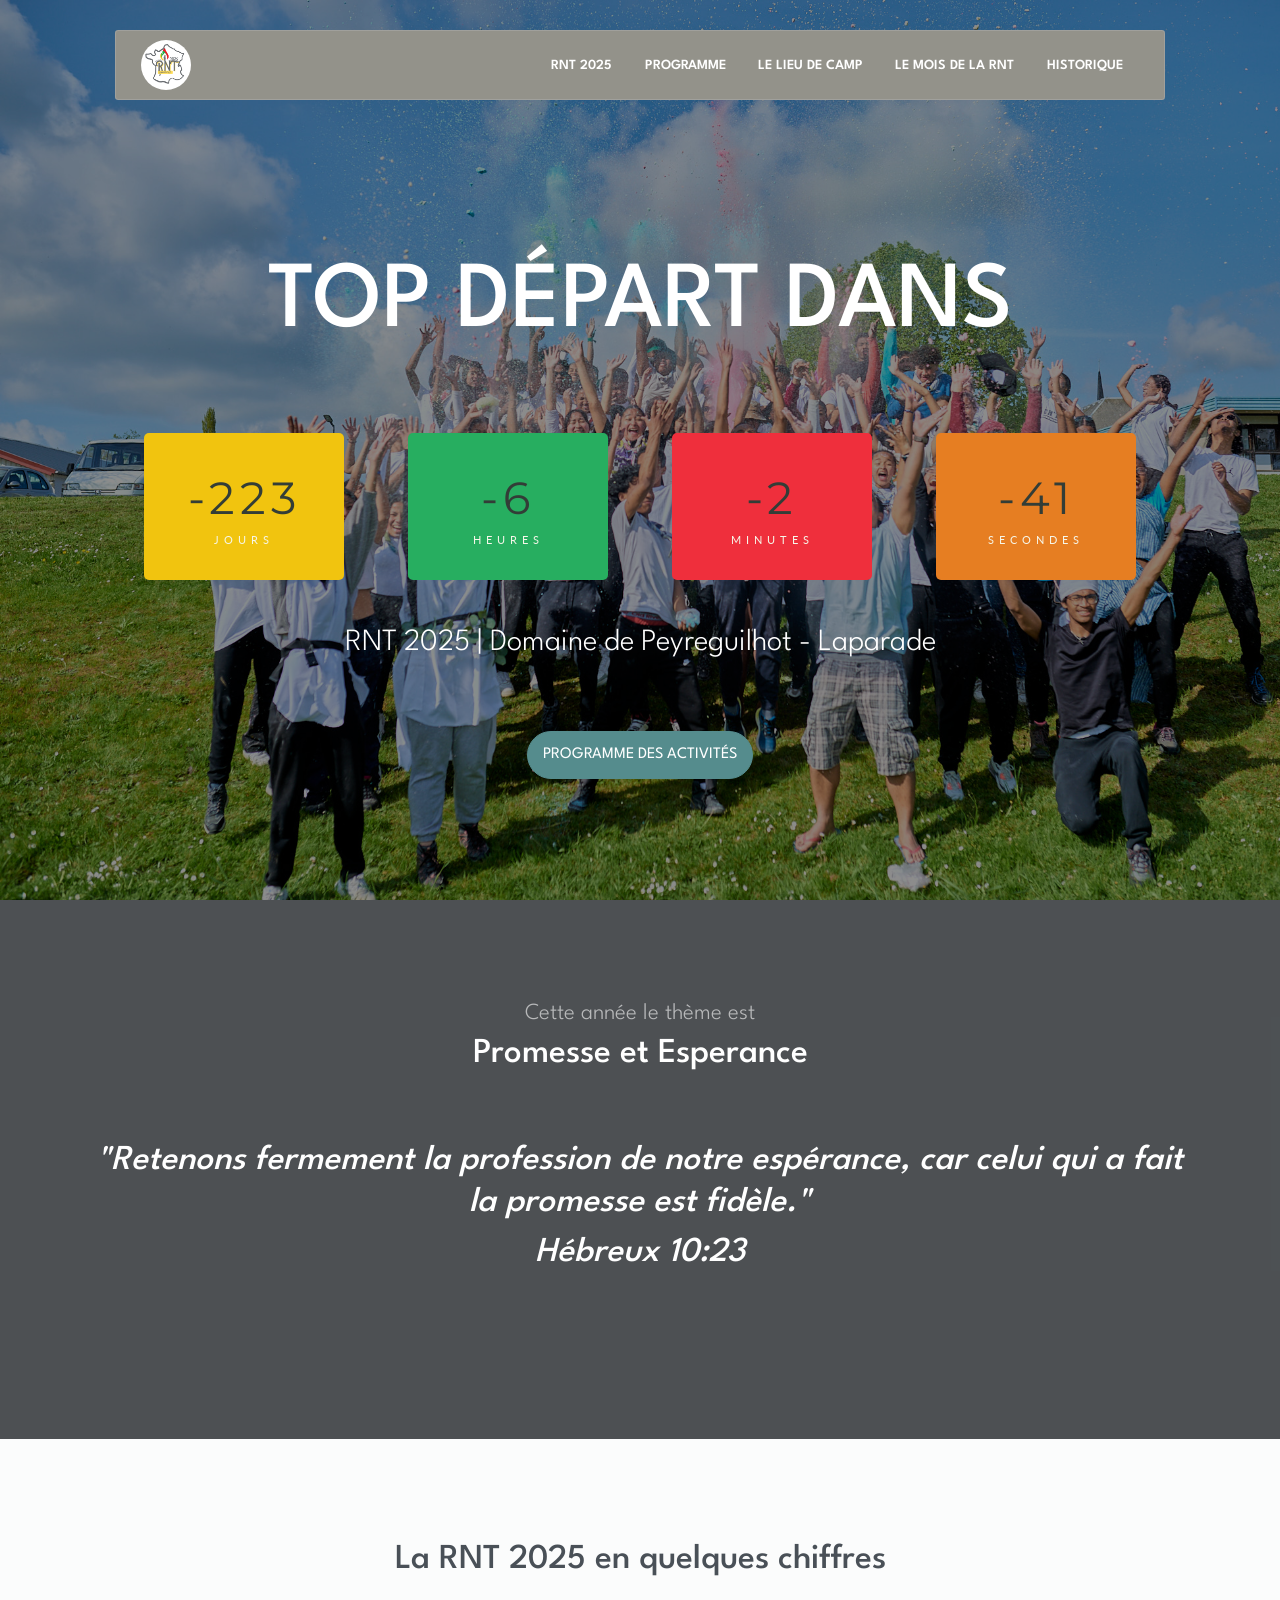
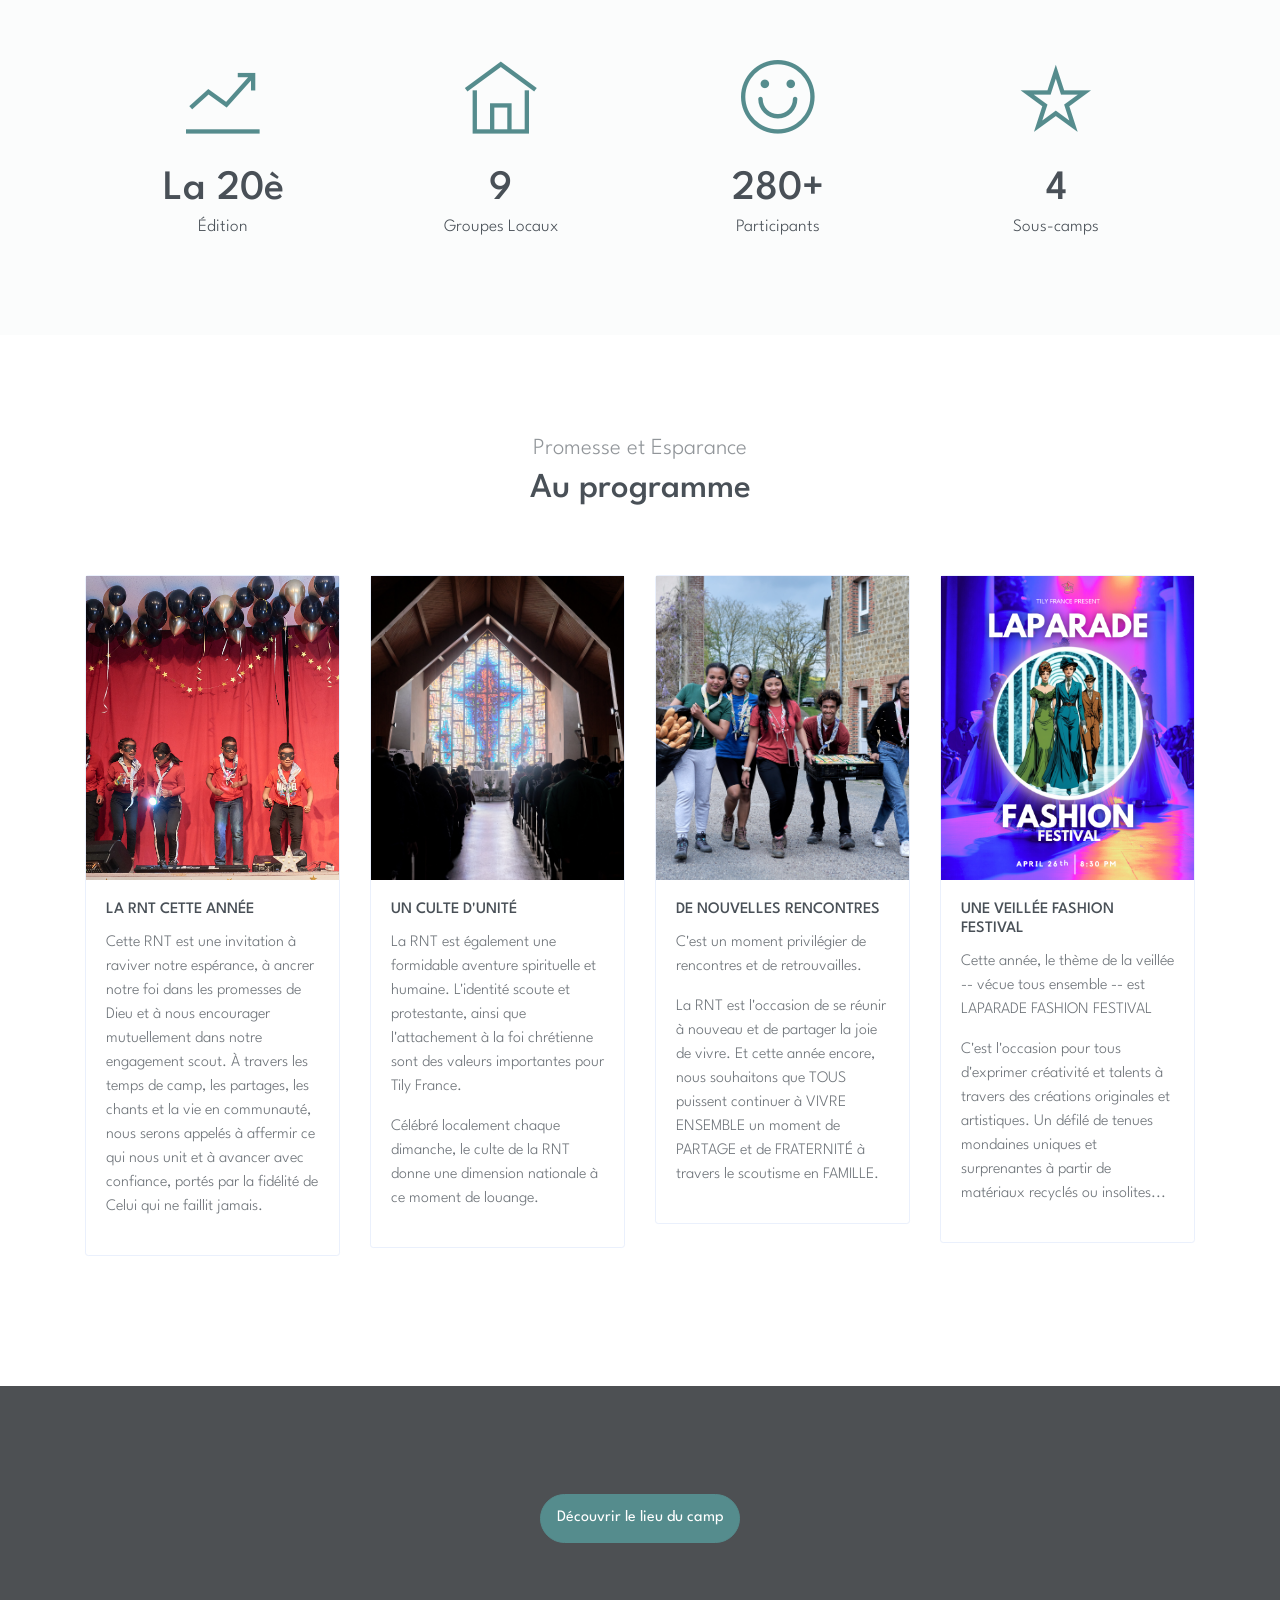
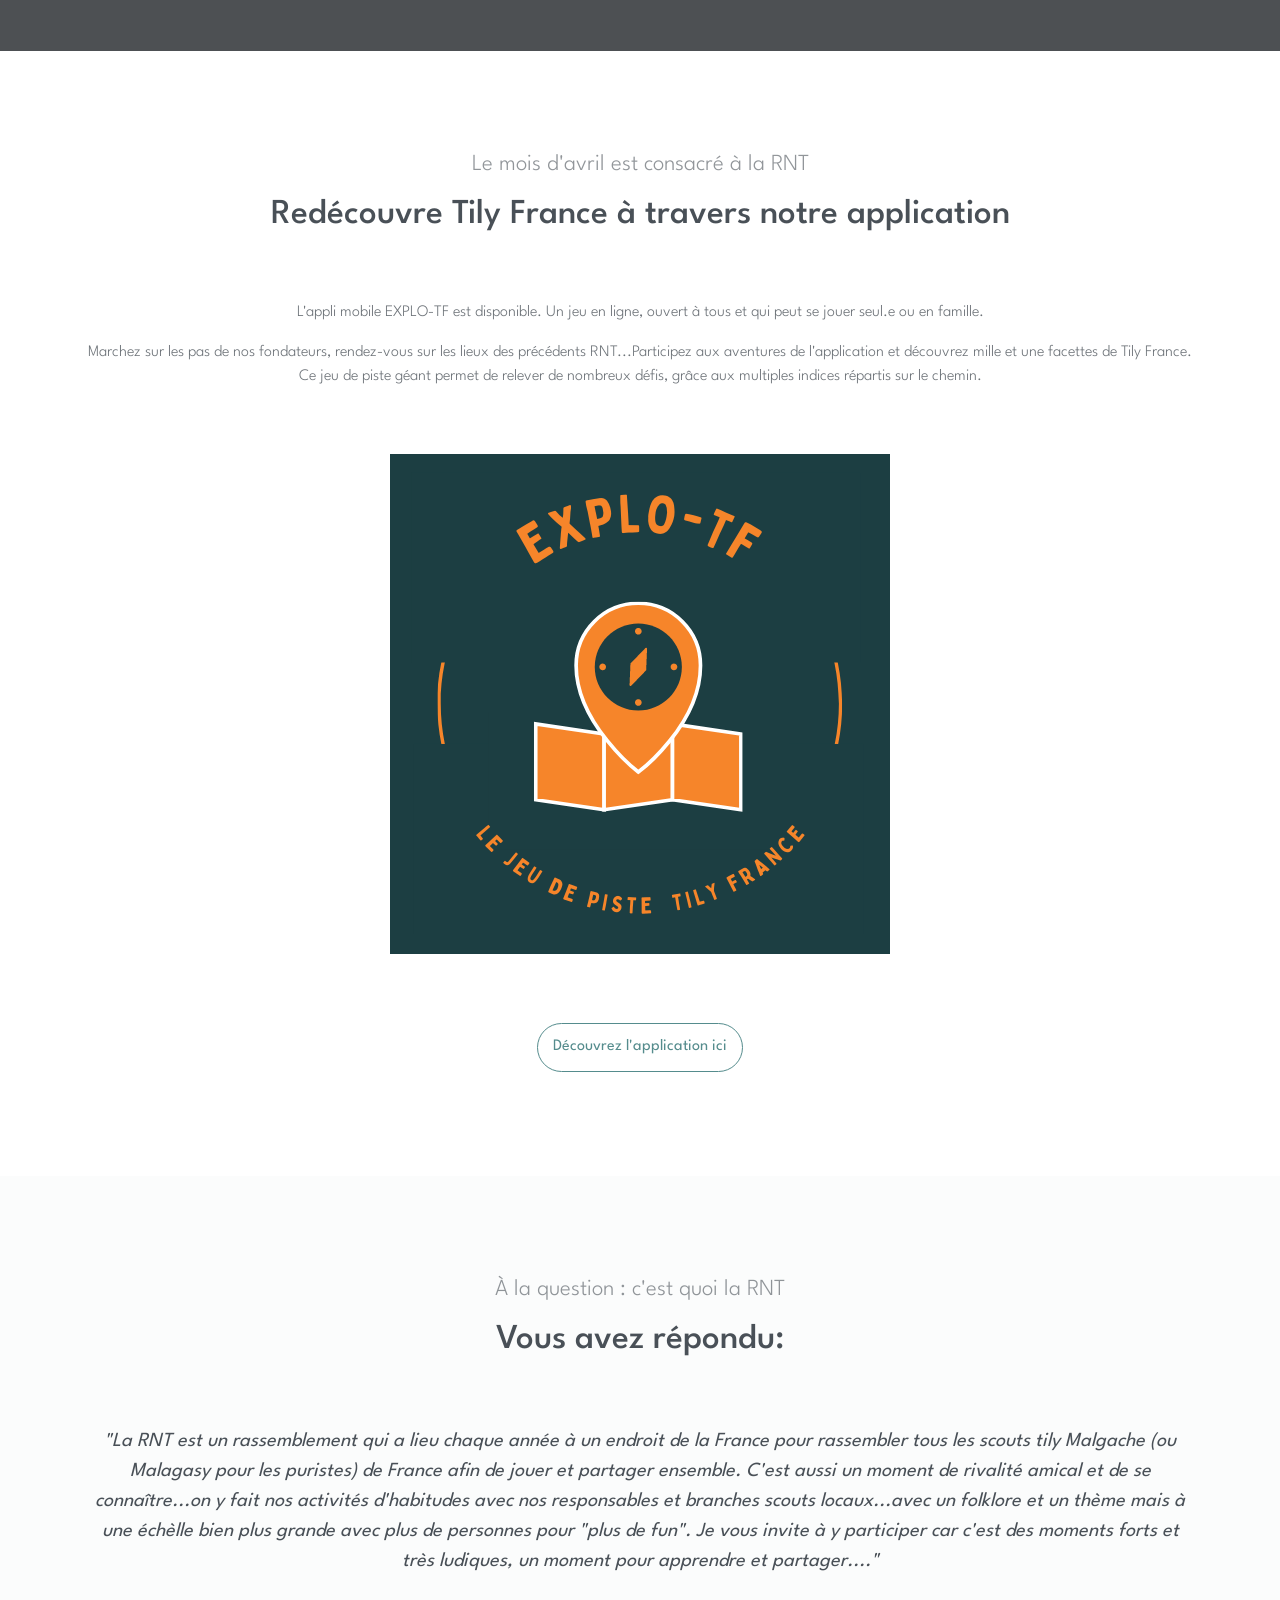
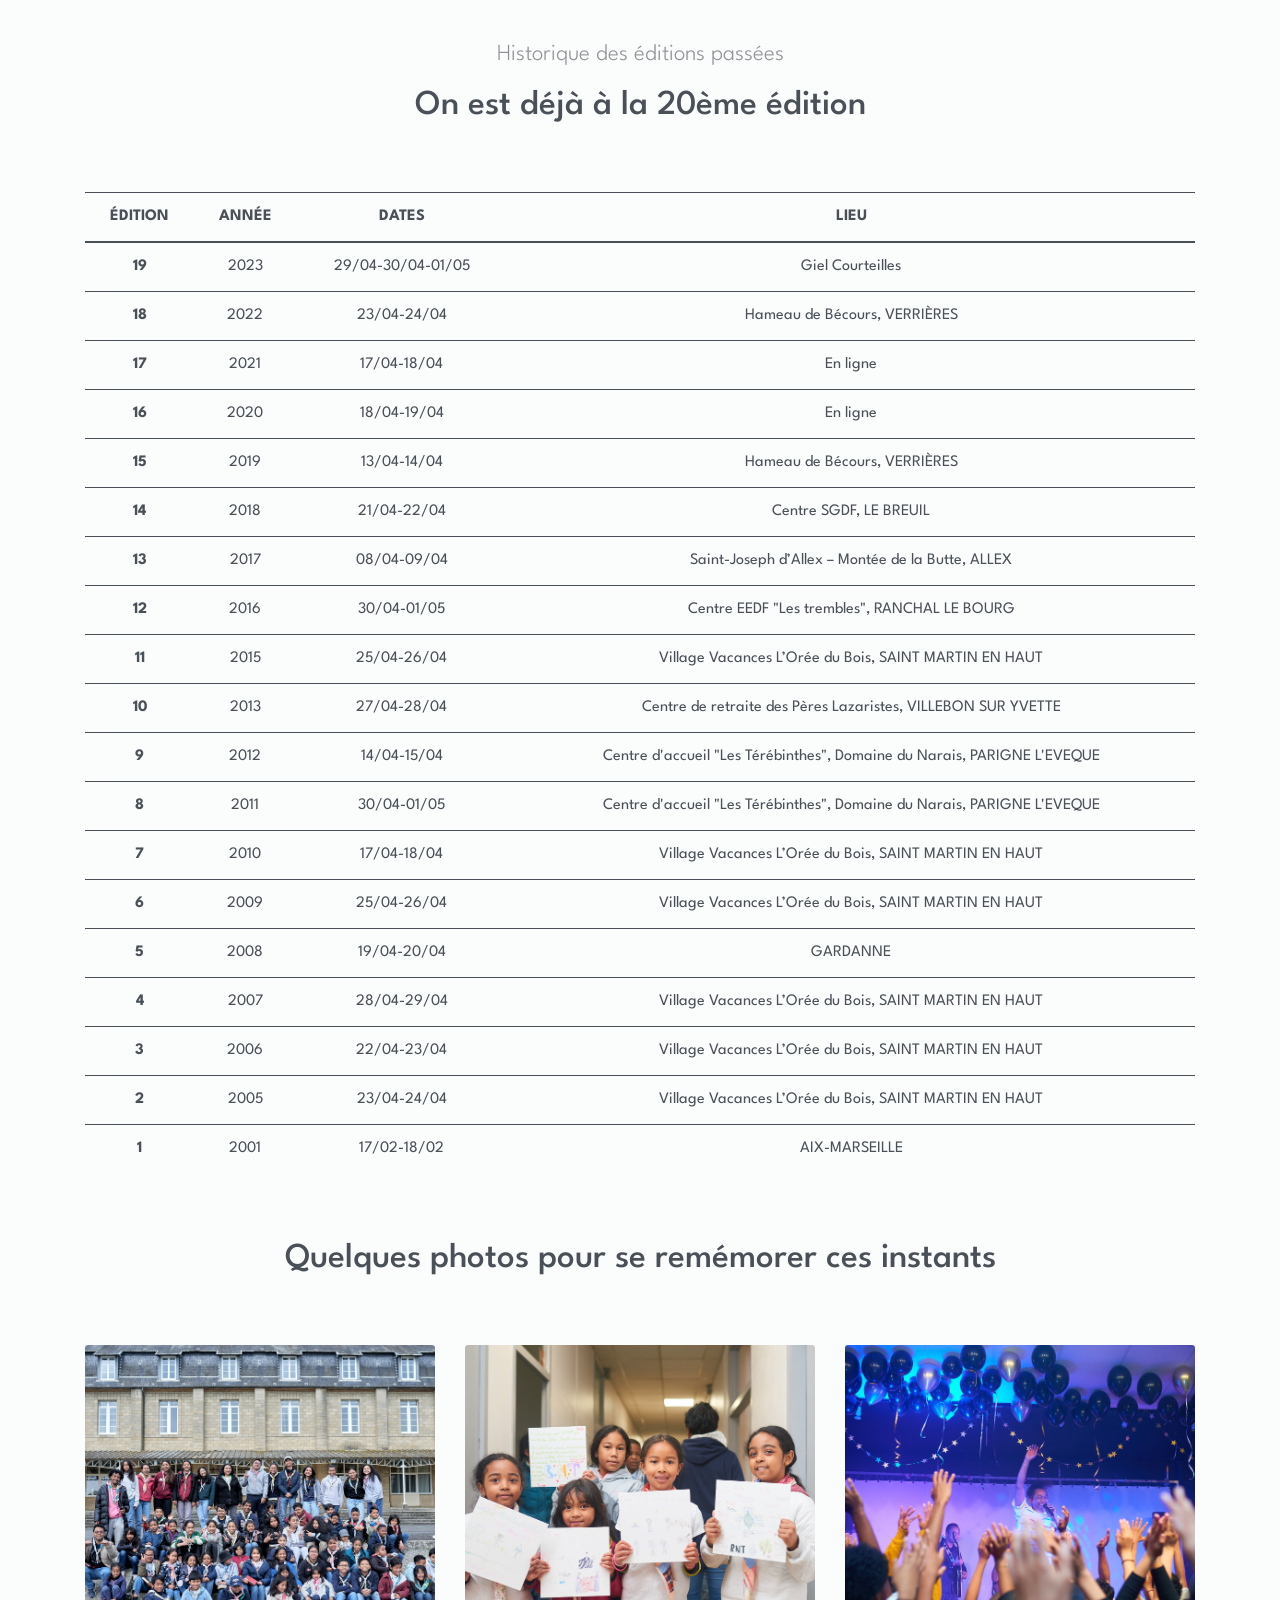
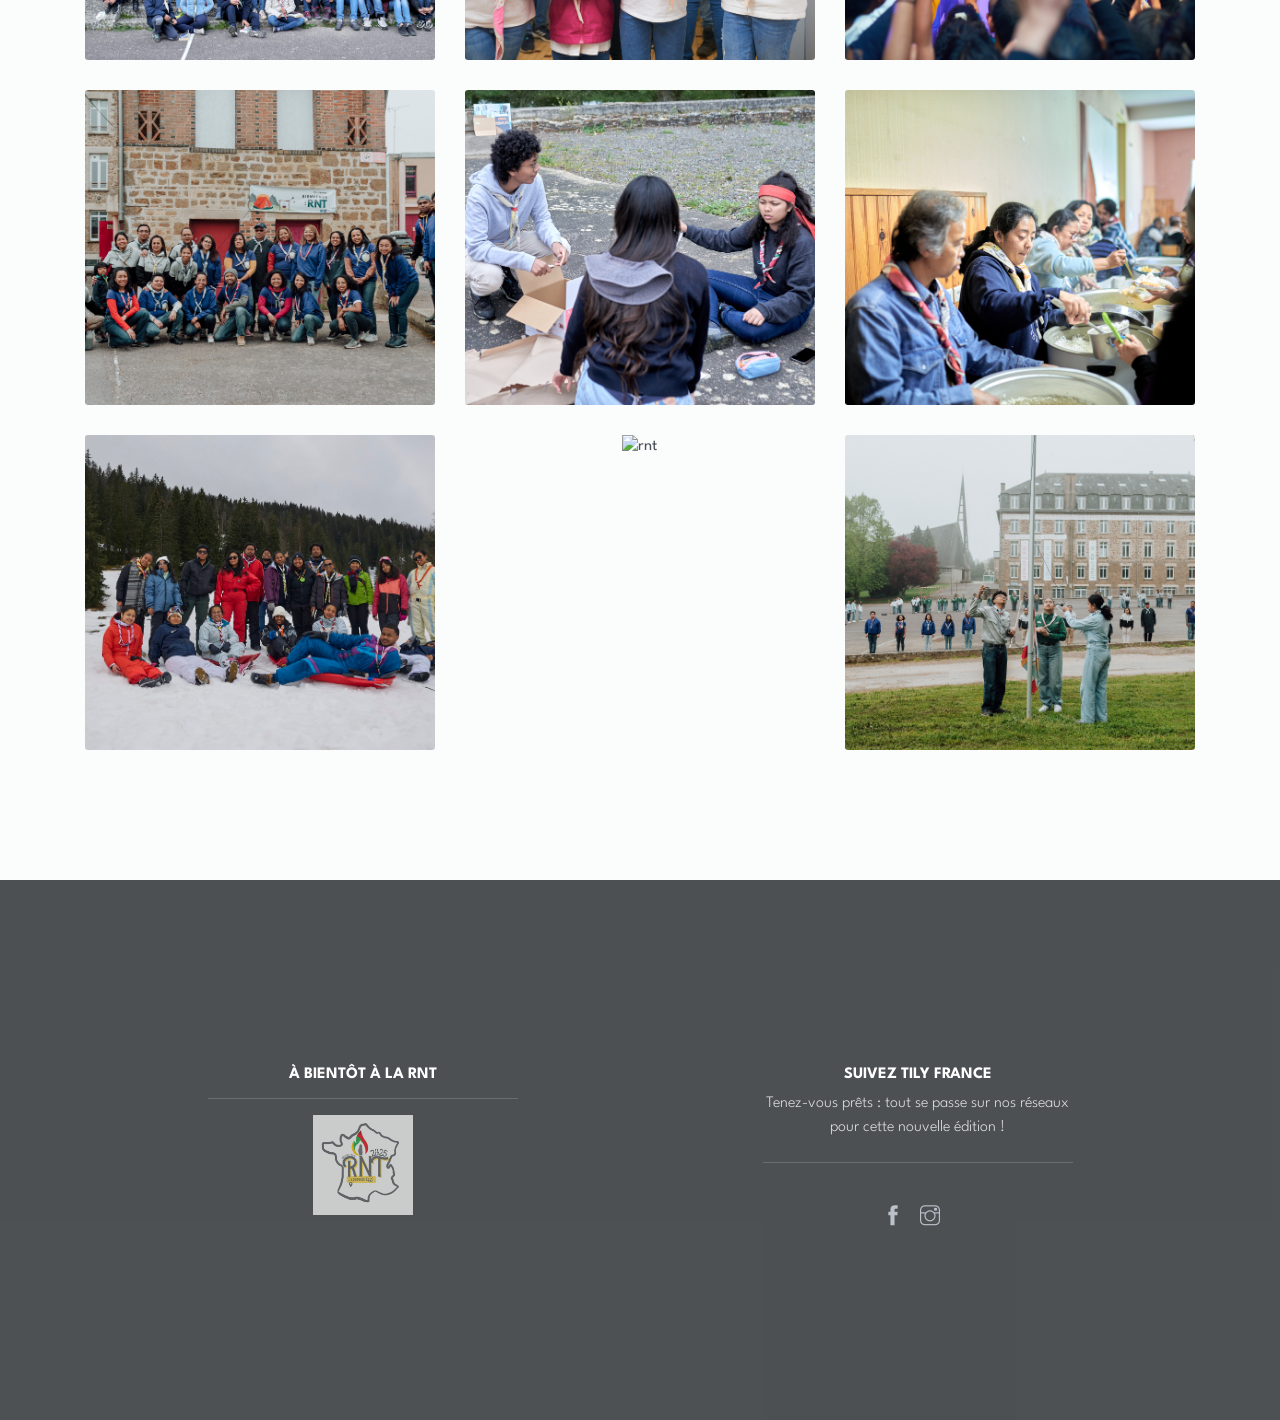
==== commit 35ecc667: "change img change img" ====
--- a/index.html
+++ b/index.html
@@ -15,6 +15,7 @@
 
     <!-- CSS for timer -->
     <link rel="stylesheet" href="assets/css/countdown.css">
+    <link rel="icon" type="image/png" href="assets/img/logo.png">
 
 </head>
 <body data-spy="scroll" data-target=".navbar" data-offset="40" id="home">
@@ -48,11 +49,6 @@
                     <li class="nav-item">
                         <a class="nav-link" href="#about">HISTORIQUE</a>
                     </li>
-                    <li class="nav-item">
-                        <a href="rnt-2023.html" class="nav-link">RNT 2023</a>
-                    </li>
-                    
-
                 </ul>
             </div>
         </div>
@@ -349,10 +345,10 @@
                         <img src="assets/img/historique-7.jpg" alt="rnt">
                     </div>
                     <div class="img-wrapper">
-                        <img src="assets/img/ernt.jpg" alt="rnt">
-                    </div>
-                    <div class="img-wrapper">
-                        <img src="assets/img/historique-9.jpg" alt="rnt">
+                        <img src="assets/img/historique-77.jpeg" alt="rnt">
+                    </div>
+                    <div class="img-wrapper">
+                        <img src="assets/img/historique-9.jpeg" alt="rnt">
                     </div>                  
                 </div>
                 <div class="col-sm-4">
@@ -374,7 +370,7 @@
                         <img src="assets/img/historique-11.jpg" alt="rnt">
                     </div>
                     <div class="img-wrapper">
-                        <img src="assets/img/historique.jpg" alt="rnt">
+                        <img src="assets/img/historique.jpeg" alt="rnt">
                     </div>                  
                 </div>
             </div>
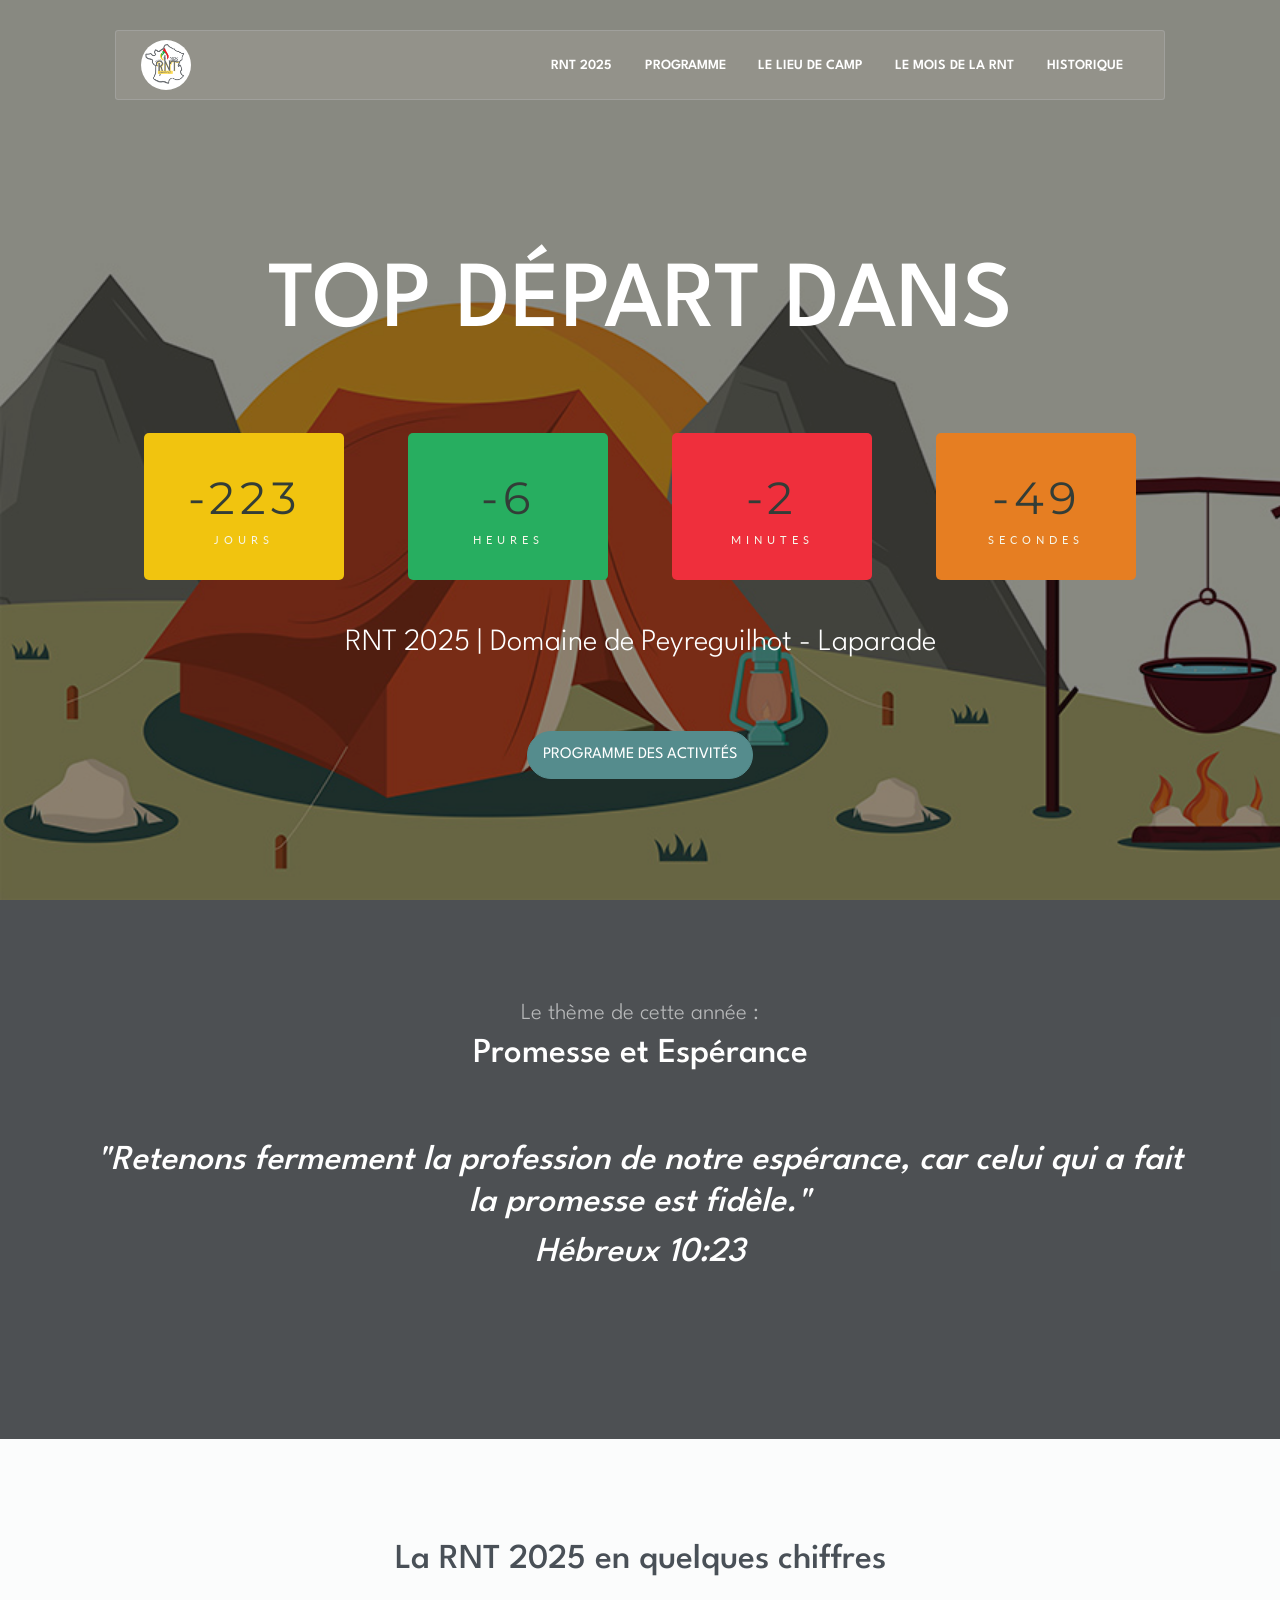
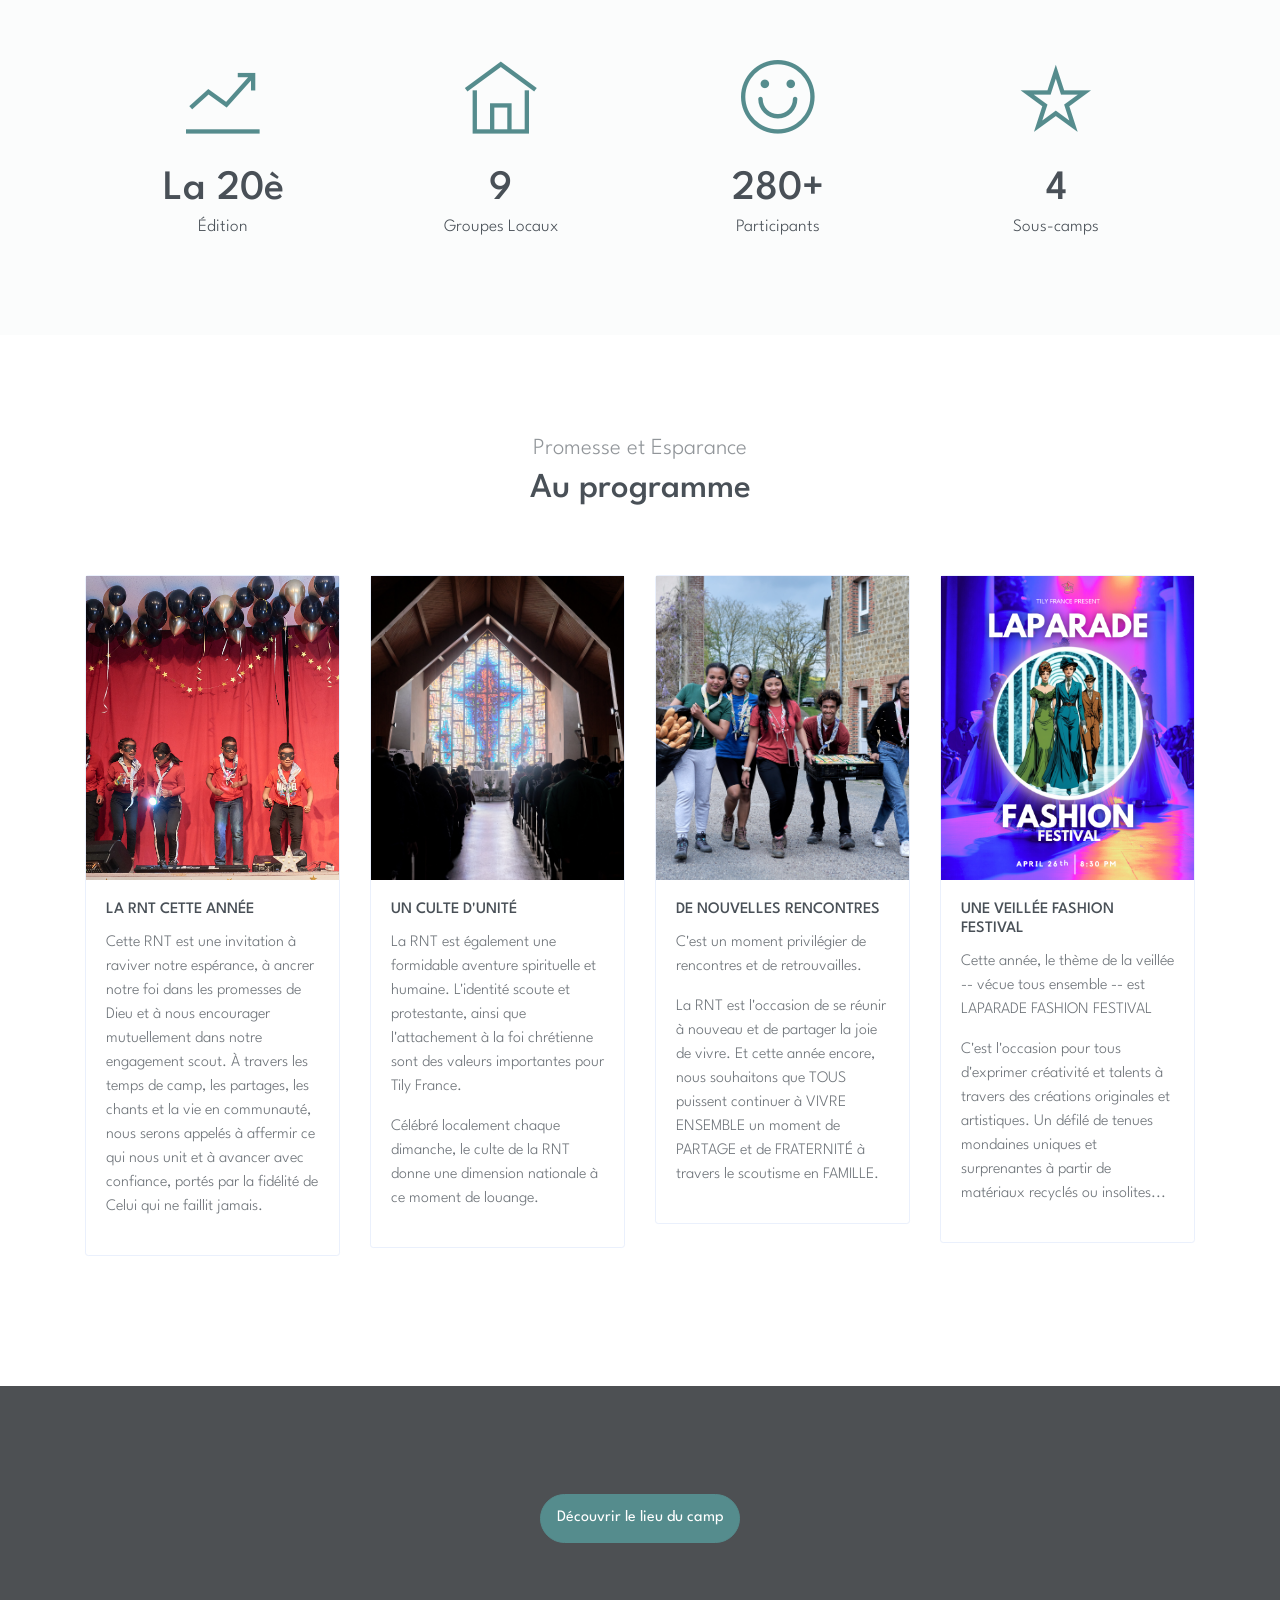
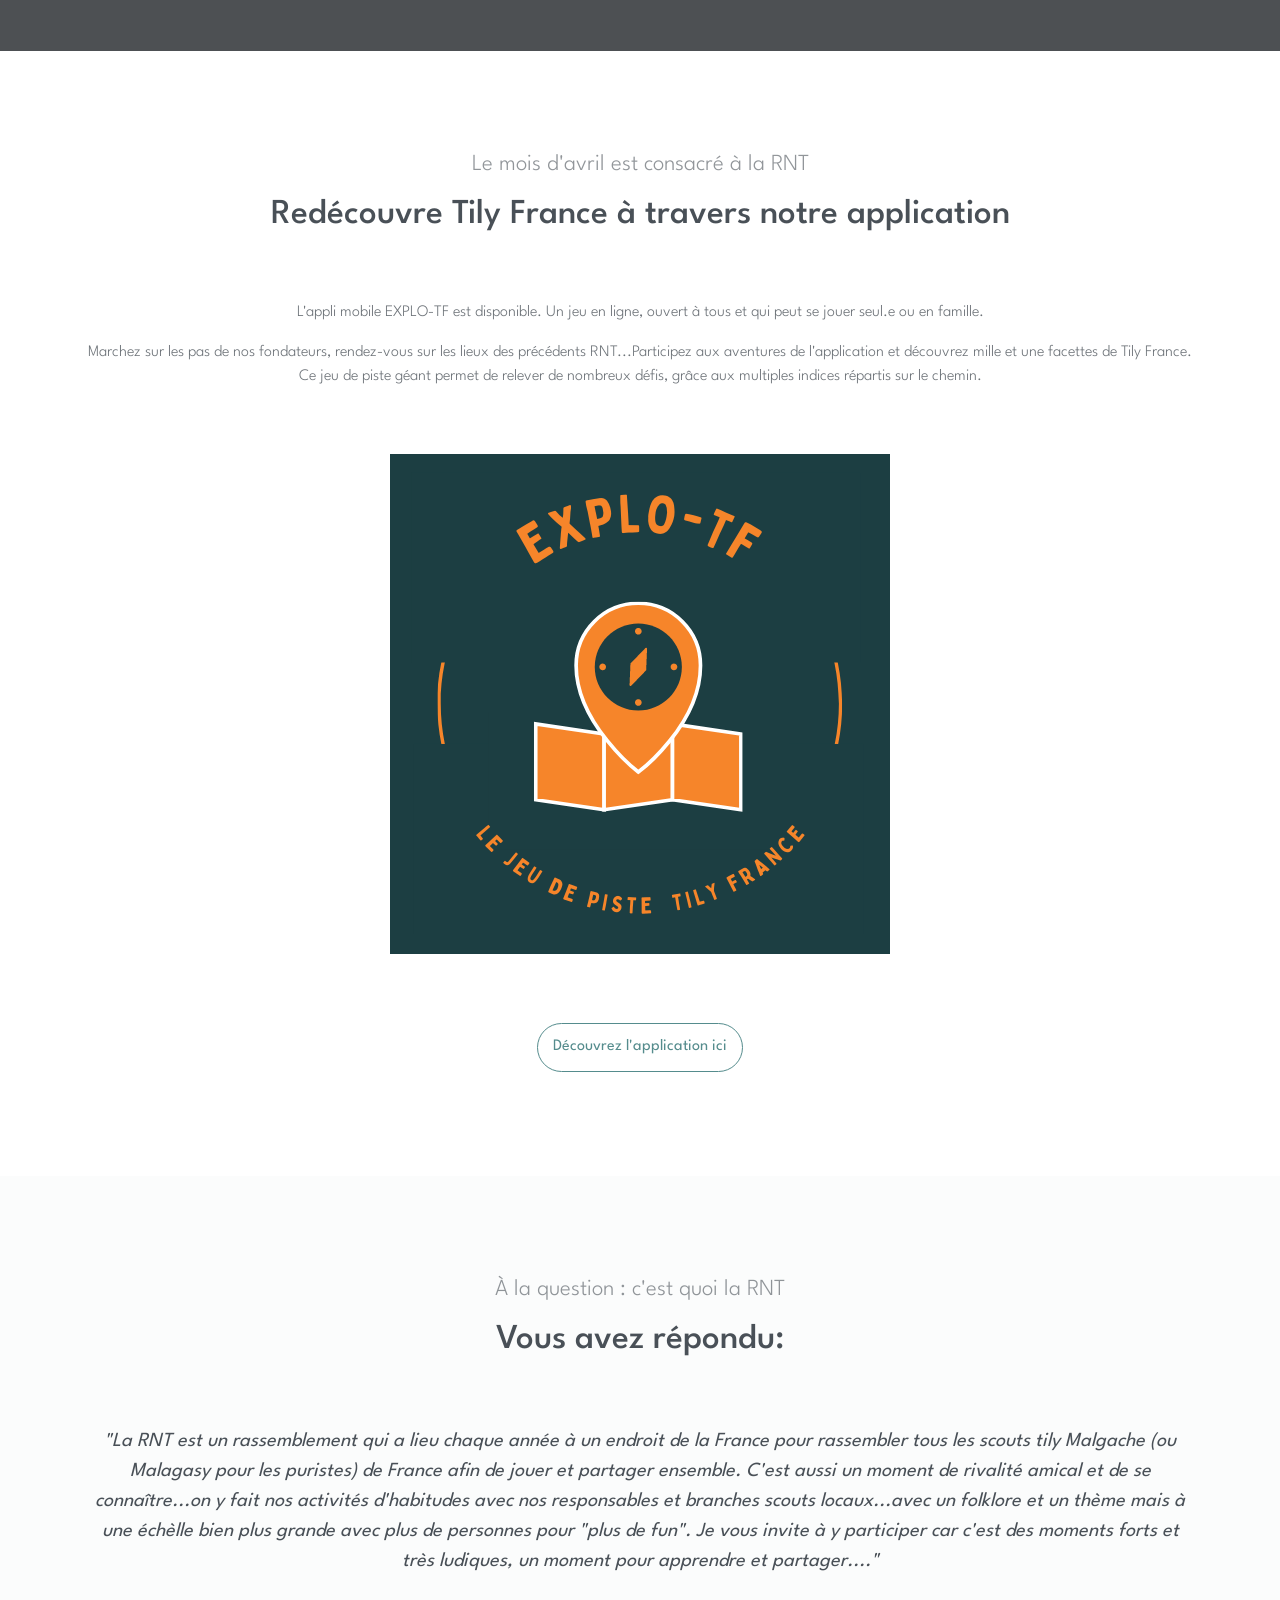
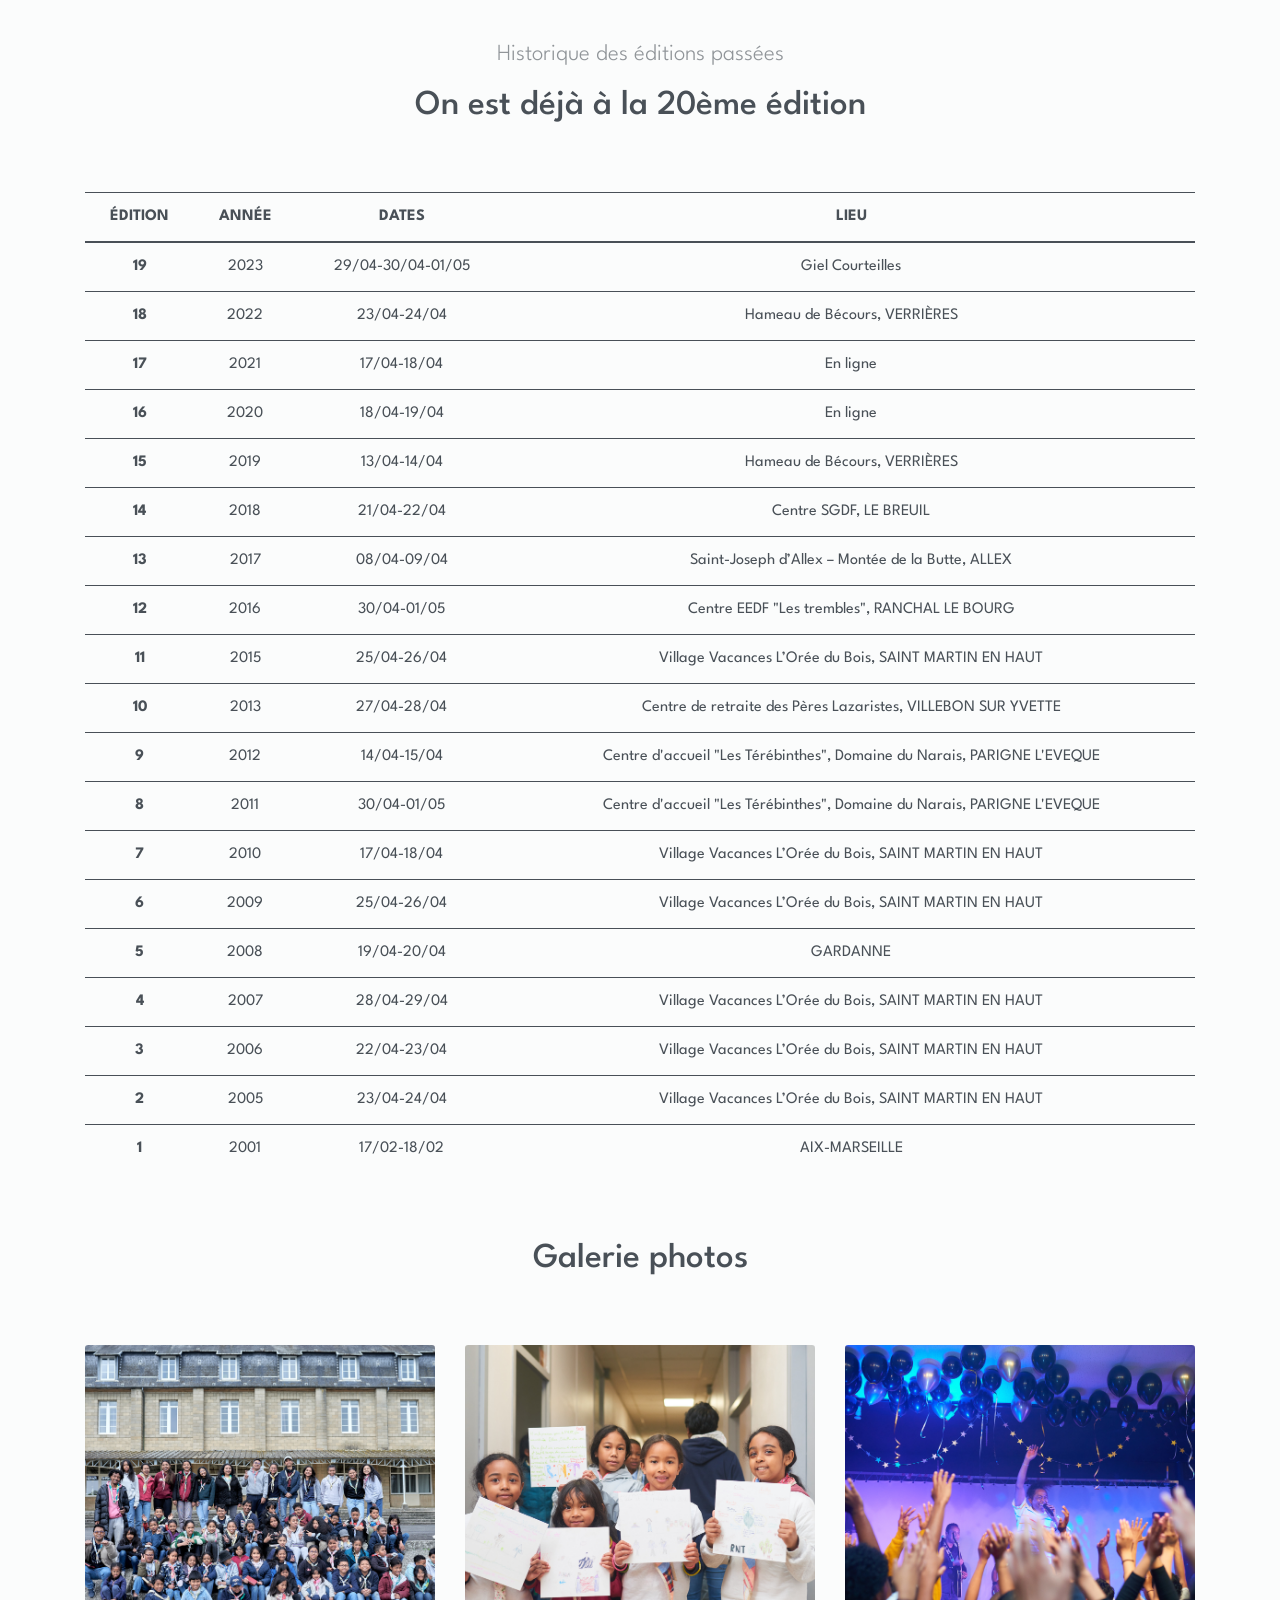
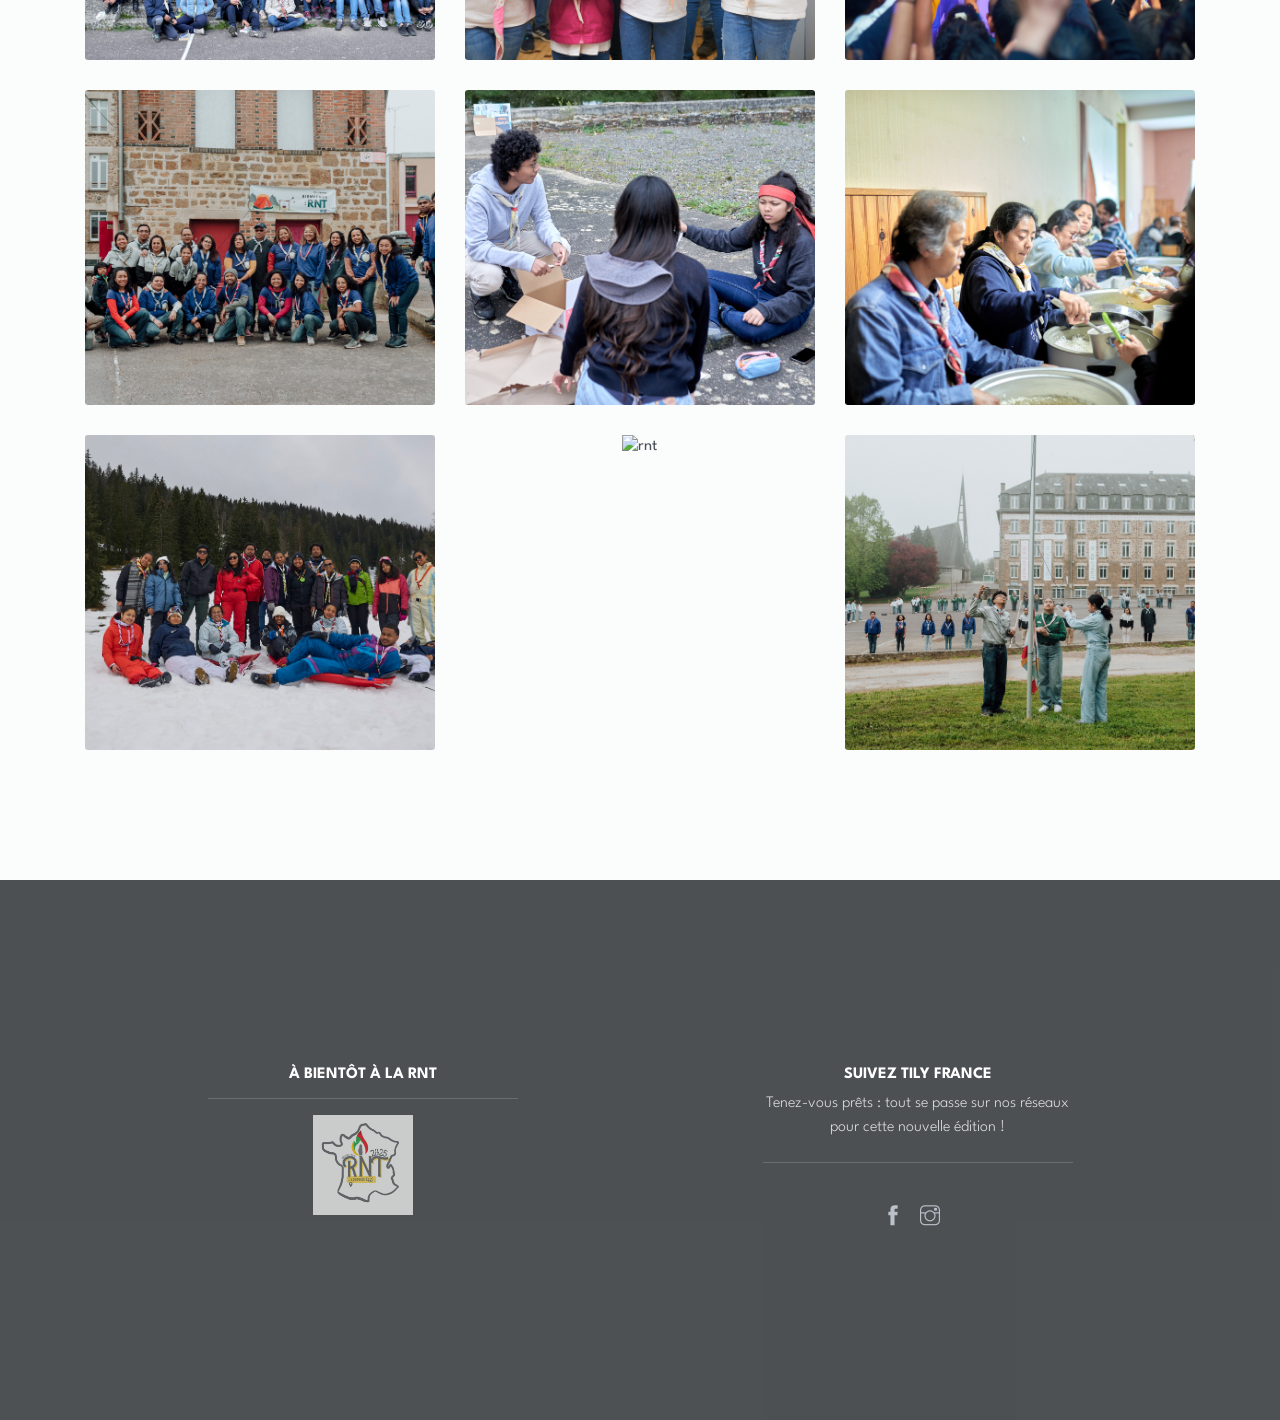
==== commit 41bfb329: "correction orthographe et photo" ====
--- a/index.html
+++ b/index.html
@@ -74,8 +74,8 @@
     <!-- Theme Section -->
     <section id="theme" class="has-bg-img theme">
         <div class="container text-center">
-            <h6 class="section-subtitle">Cette année le thème est</h6>
-            <h6 class="section-title mb-6">Promesse et Esperance</h6>
+            <h6 class="section-subtitle">Le thème de cette année :</h6>
+            <h6 class="section-title mb-6">Promesse et Espérance</h6>
             <h6 class="section-title mb-2 font-italic">"Retenons fermement la profession de notre espérance, car celui qui a fait la promesse est fidèle."</h6>
             <h6 class="section-title mb-6 font-italic"> Hébreux 10:23</h6>
         </div>        
@@ -338,7 +338,7 @@
                 </tbody>
             </table>
             <div class="mb-6"></div>
-            <h6 class="section-title mb-6">Quelques photos pour se remémorer ces instants</h6>
+            <h6 class="section-title mb-6">Galerie photos</h6>
             <div class="row">
                 <div class="col-sm-4">
                     <div class="img-wrapper">
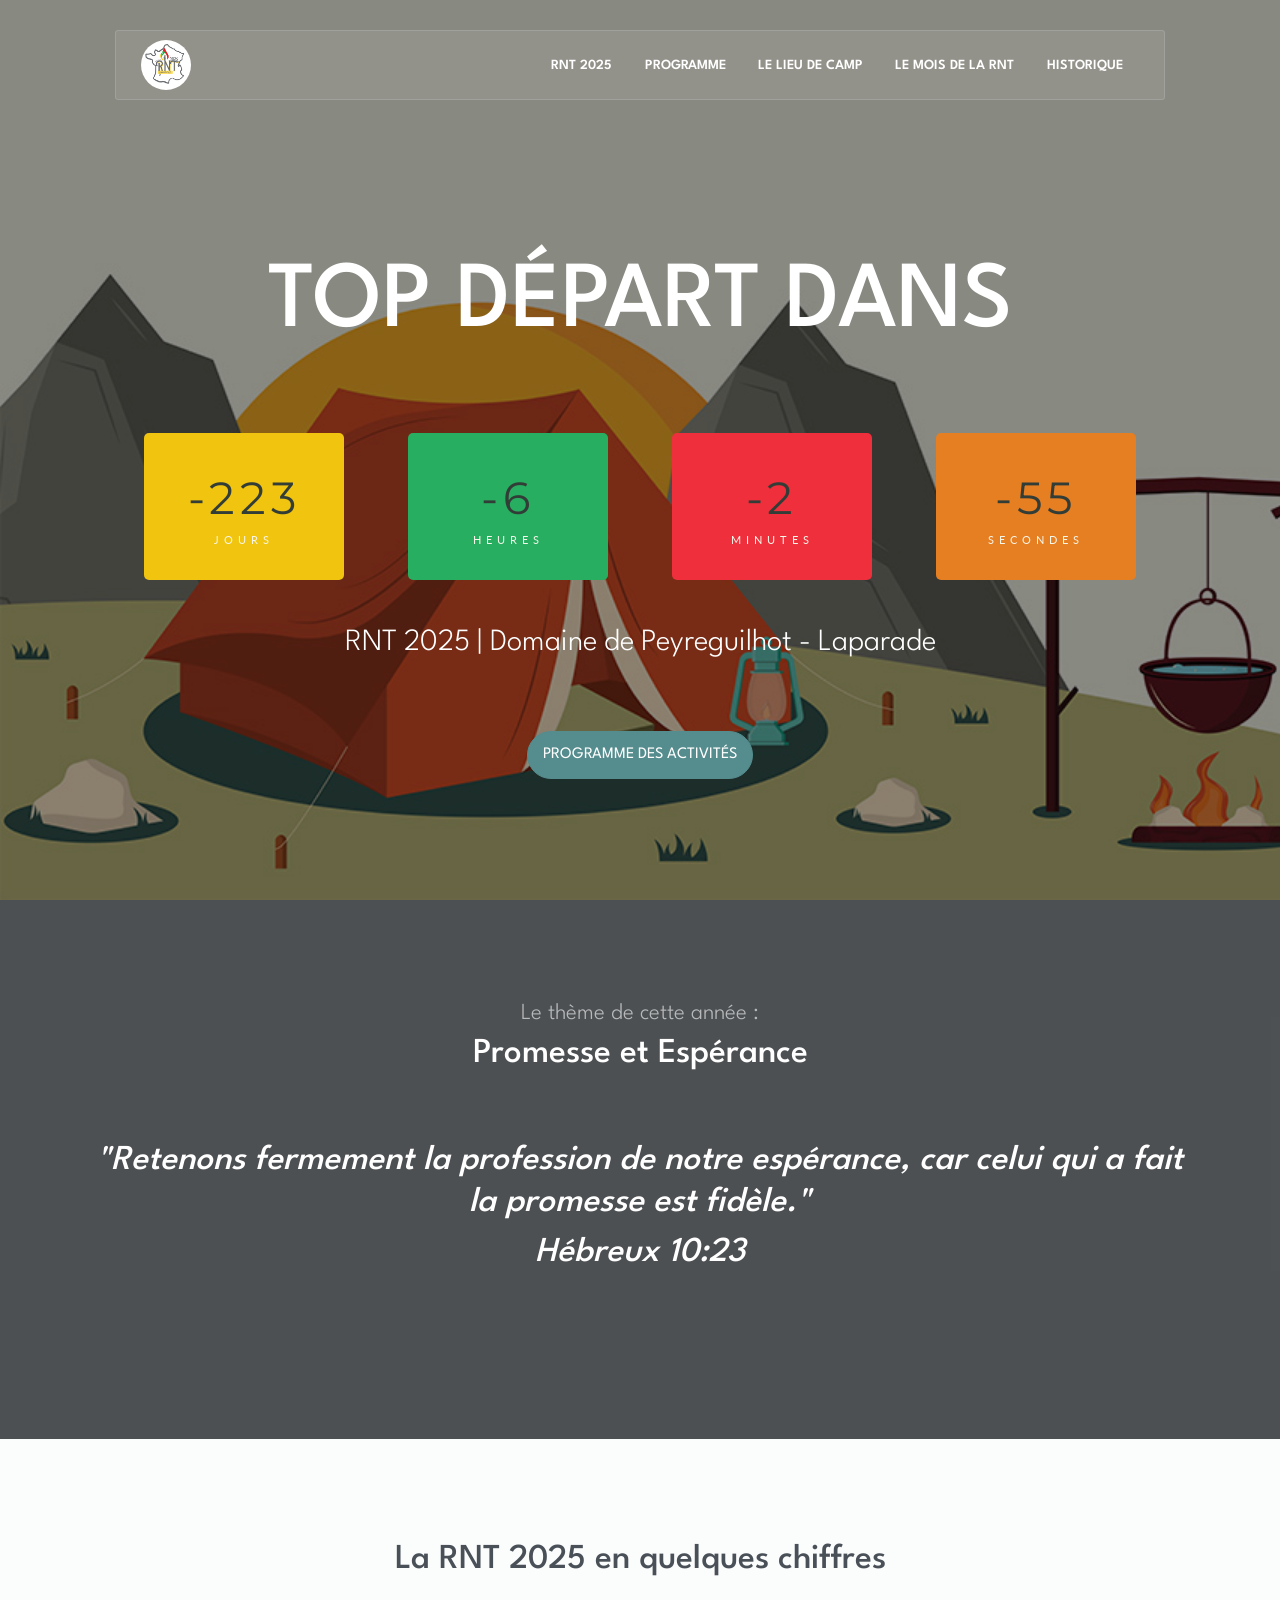
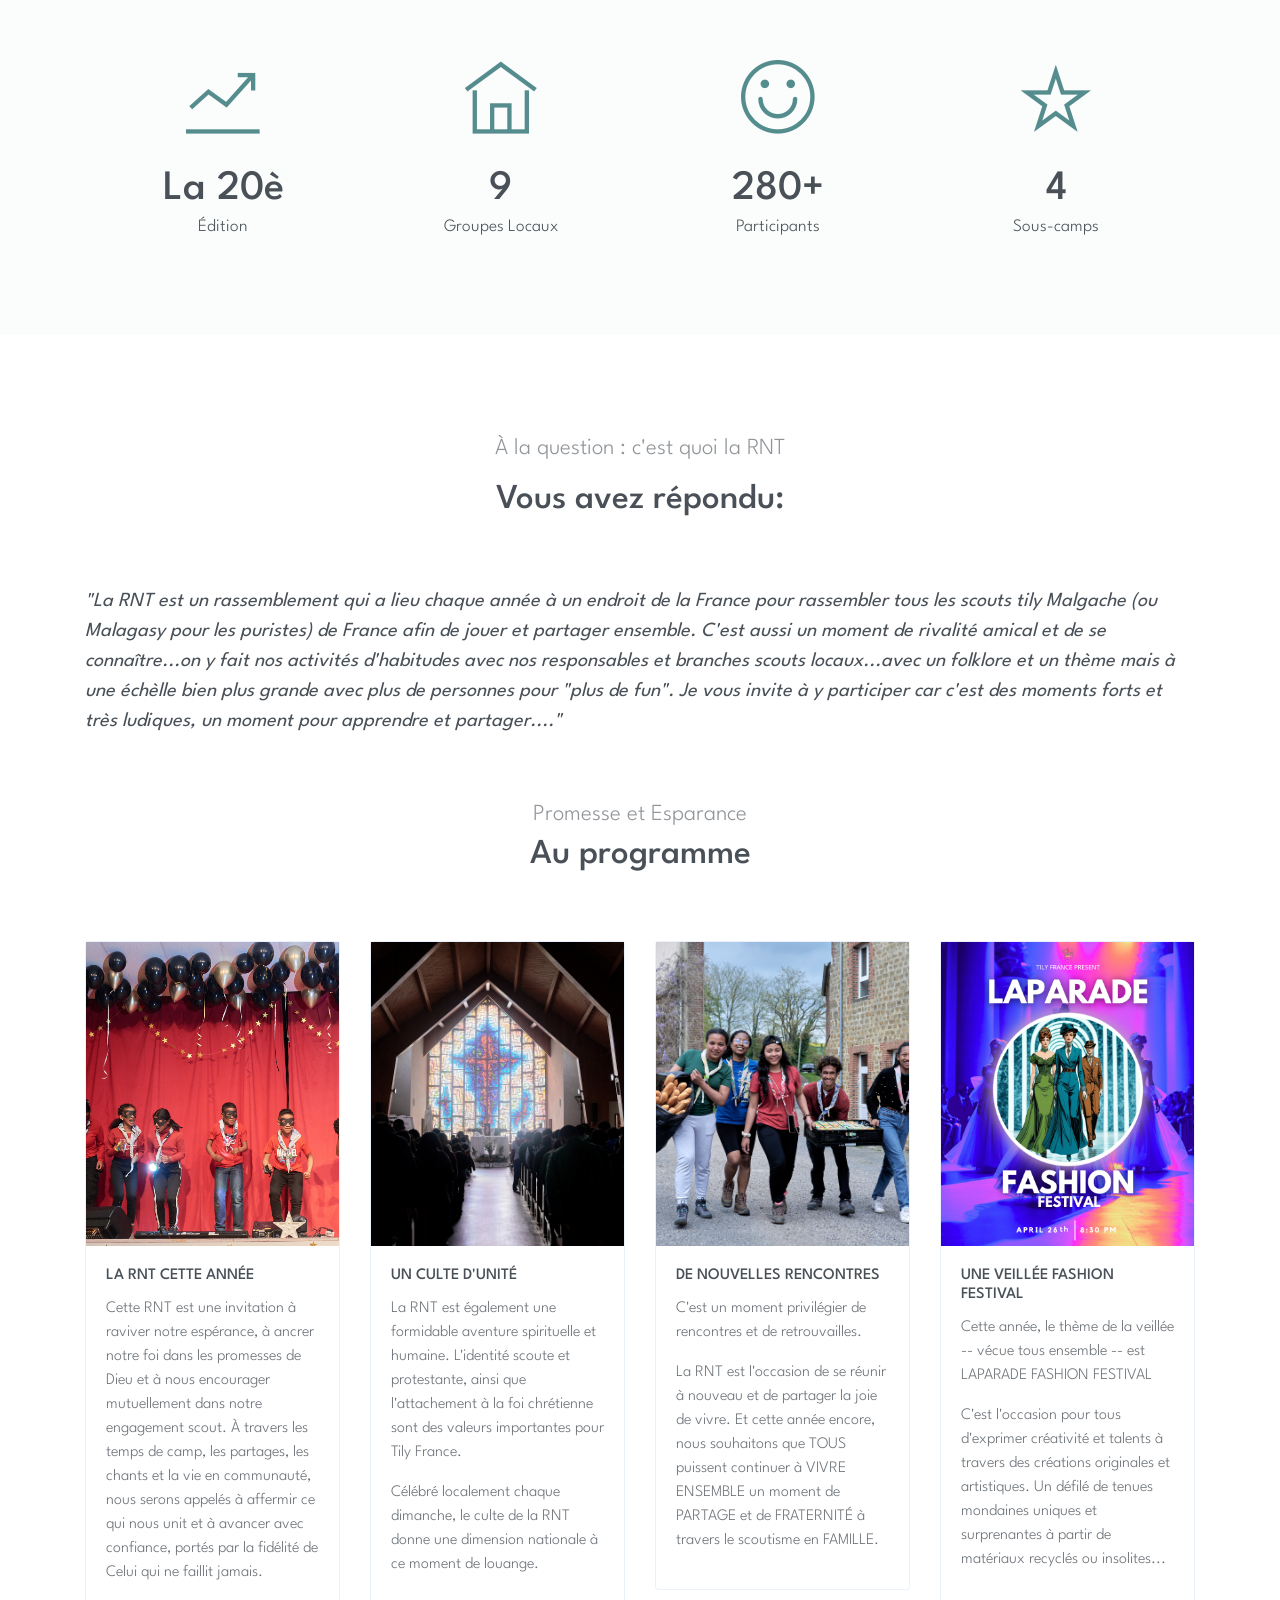
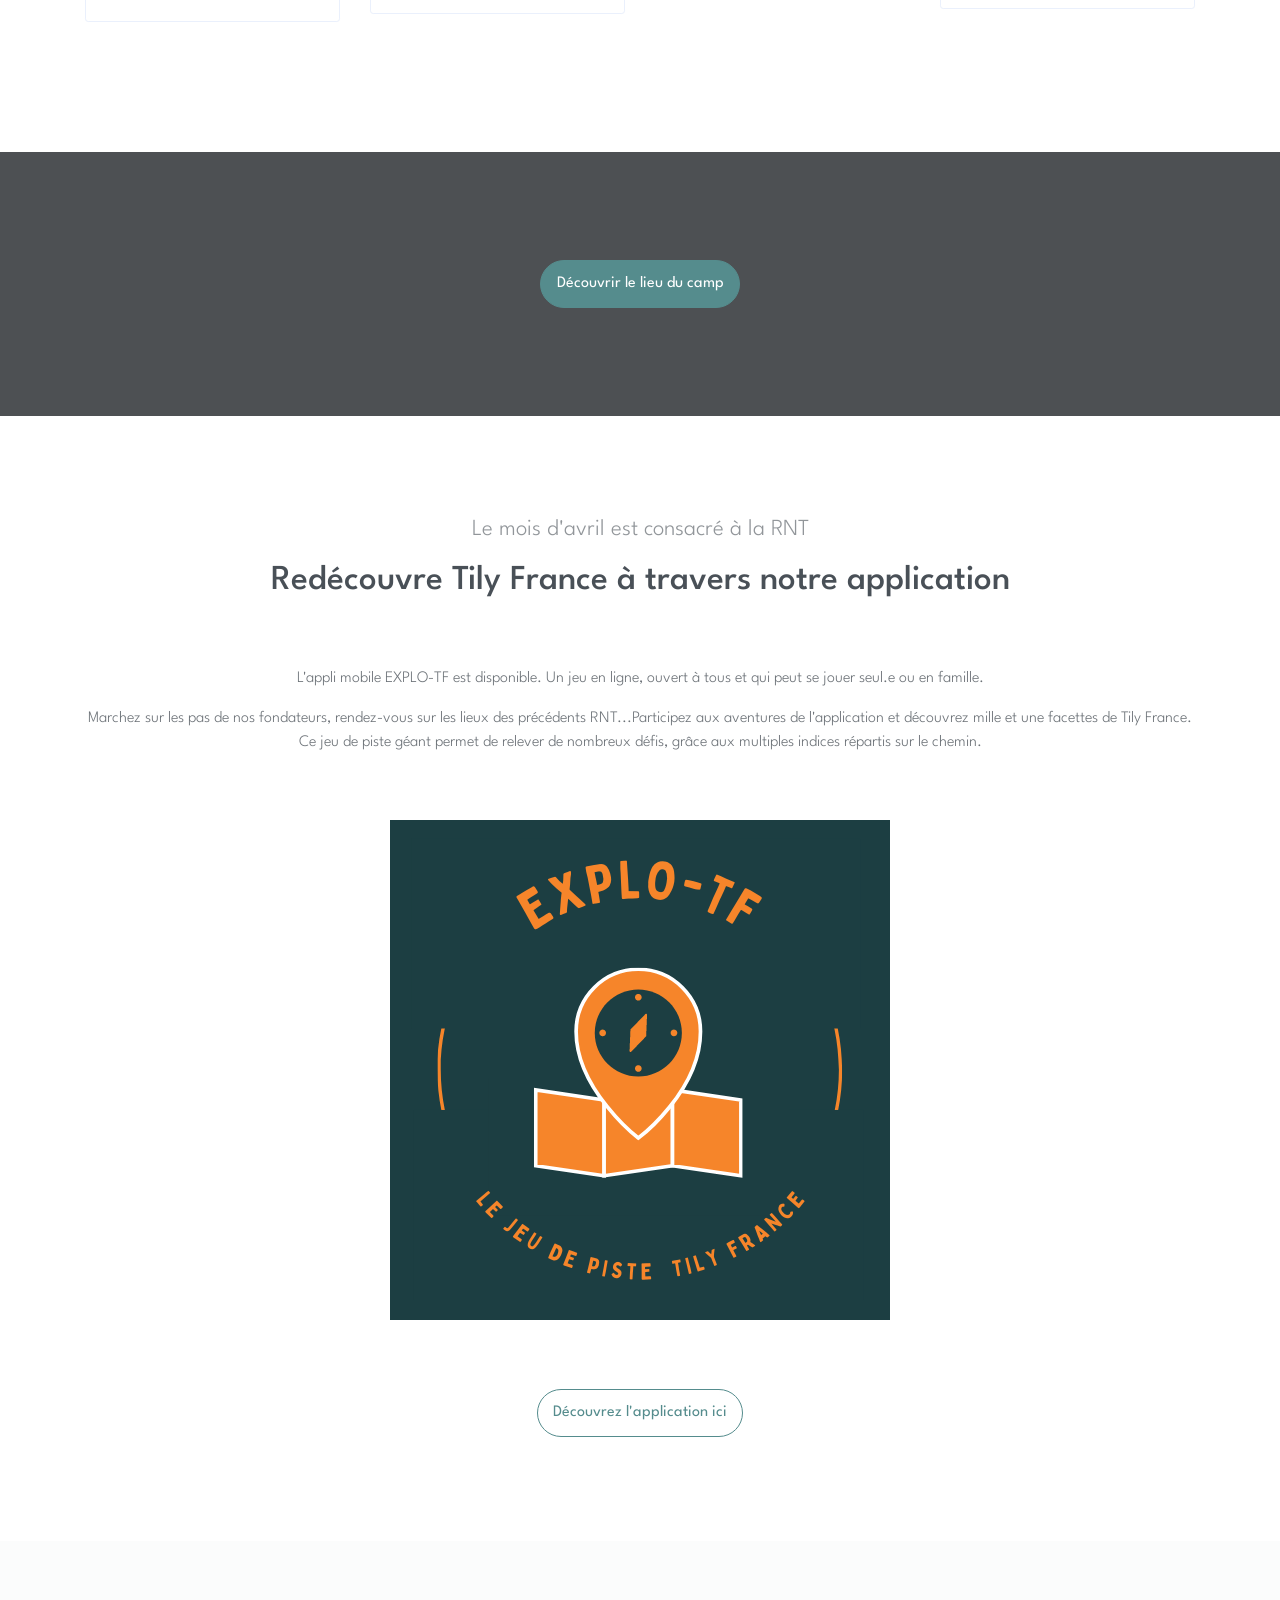
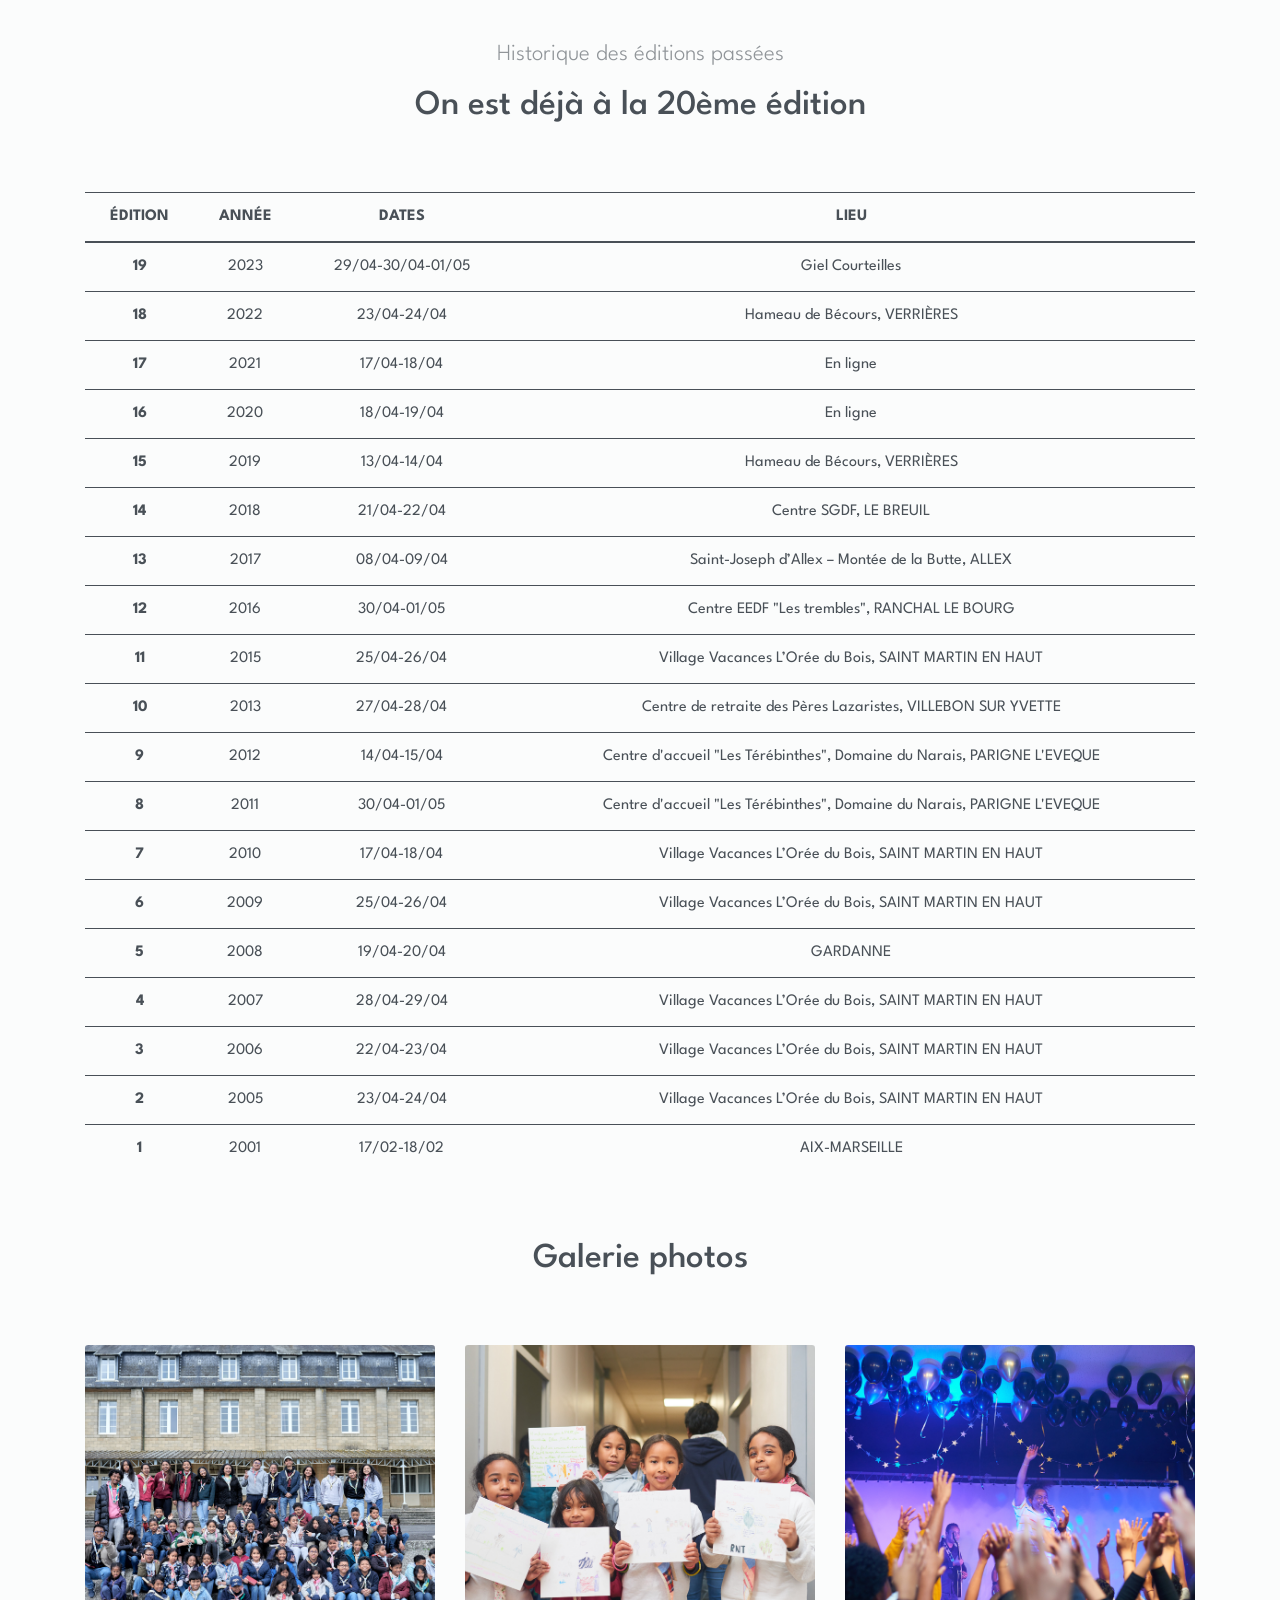
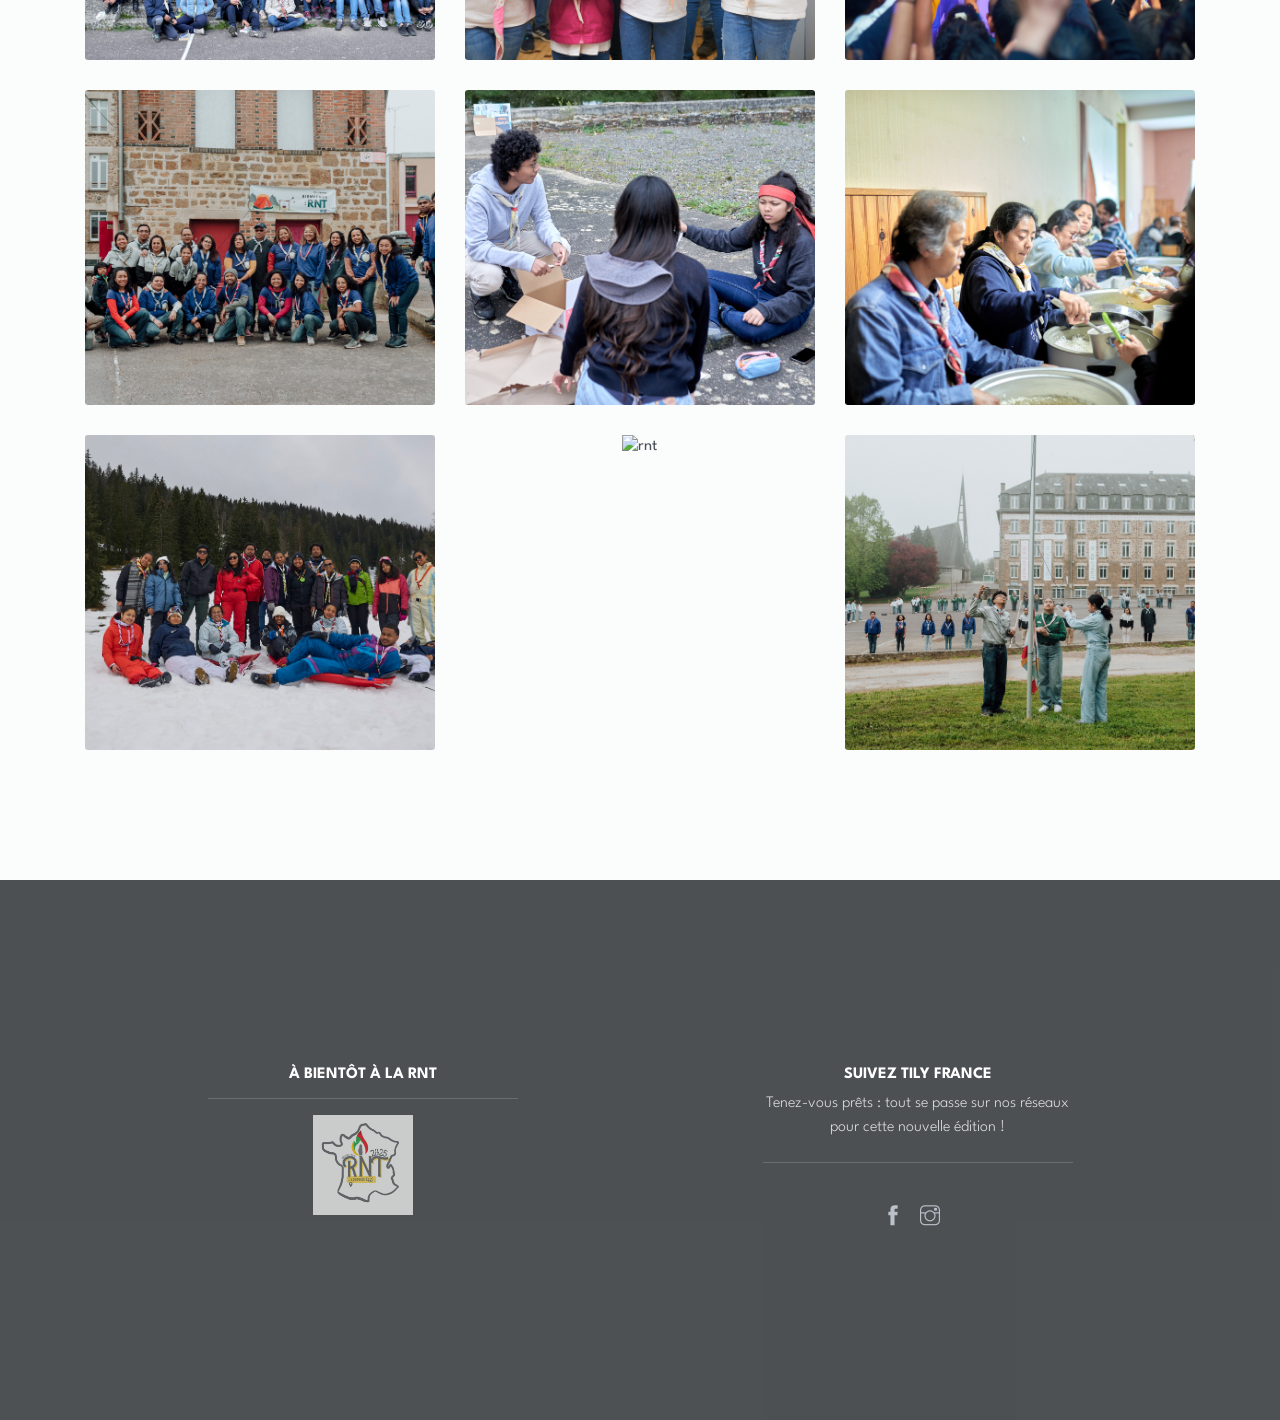
==== commit b5ff9a46: "Change place def RNT" ====
--- a/index.html
+++ b/index.html
@@ -114,6 +114,13 @@
     <!-- Programme Section -->
     <section id="programme">
         <div class="container">
+            <h6 class="section-subtitle mb-3 text-center">À la question : c'est quoi la RNT</h6>
+            <h6 class="section-title mb-6 text-center">Vous avez répondu:</h6>
+            <blockquote class="blockquote font-italic">
+                 "La RNT est un rassemblement qui a lieu chaque année à un endroit de la France pour rassembler tous les scouts tily Malgache (ou Malagasy pour les puristes) de France afin de jouer et partager ensemble. C'est aussi un moment de rivalité amical et de se connaître...on y fait nos activités d'habitudes avec nos responsables et branches scouts locaux...avec un folklore et un thème mais à une échèlle bien plus grande avec plus de personnes pour "plus de fun".
+                Je vous invite à y participer car c'est des moments forts et très ludiques, un moment pour apprendre et partager...."
+            </blockquote>
+            <div class="mb-6"></div>
             <h6 class="section-subtitle text-center">Promesse et Esparance</h6>
             <h5 class="section-title text-center mb-6">Au programme</h5> 
             <div class="row">
@@ -202,13 +209,7 @@
     <!-- Historique Section -->
     <section id="about">
         <div class="container text-center">
-            <h6 class="section-subtitle mb-3">À la question : c'est quoi la RNT</h6>
-            <h6 class="section-title mb-6">Vous avez répondu:</h6>
-            <blockquote class="blockquote font-italic">
-                 "La RNT est un rassemblement qui a lieu chaque année à un endroit de la France pour rassembler tous les scouts tily Malgache (ou Malagasy pour les puristes) de France afin de jouer et partager ensemble. C'est aussi un moment de rivalité amical et de se connaître...on y fait nos activités d'habitudes avec nos responsables et branches scouts locaux...avec un folklore et un thème mais à une échèlle bien plus grande avec plus de personnes pour "plus de fun".
-                Je vous invite à y participer car c'est des moments forts et très ludiques, un moment pour apprendre et partager...."
-            </blockquote>
-            <div class="mb-6"></div>
+          
             <h6 class="section-subtitle mb-3">Historique des éditions passées</h6>
             <h6 class="section-title mb-6">On est déjà à la 20ème édition</h6>
             <table class="table">
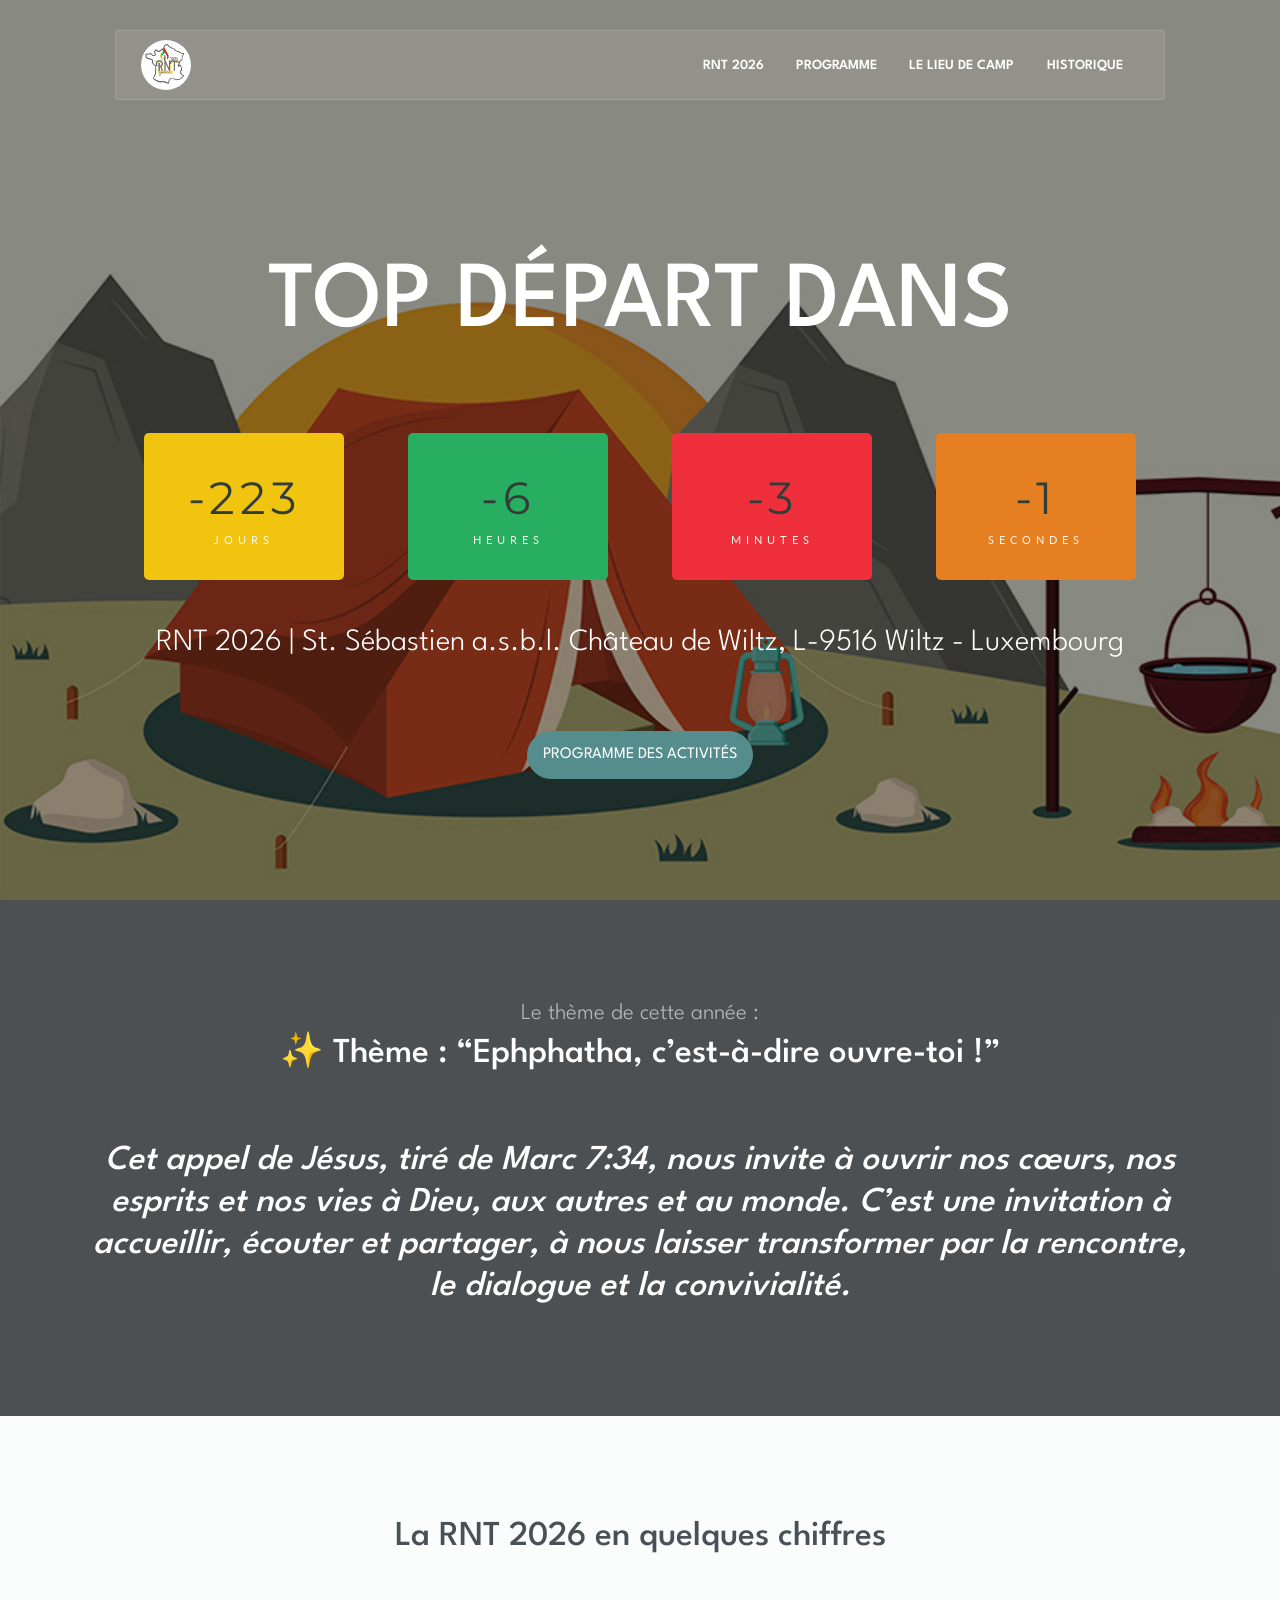
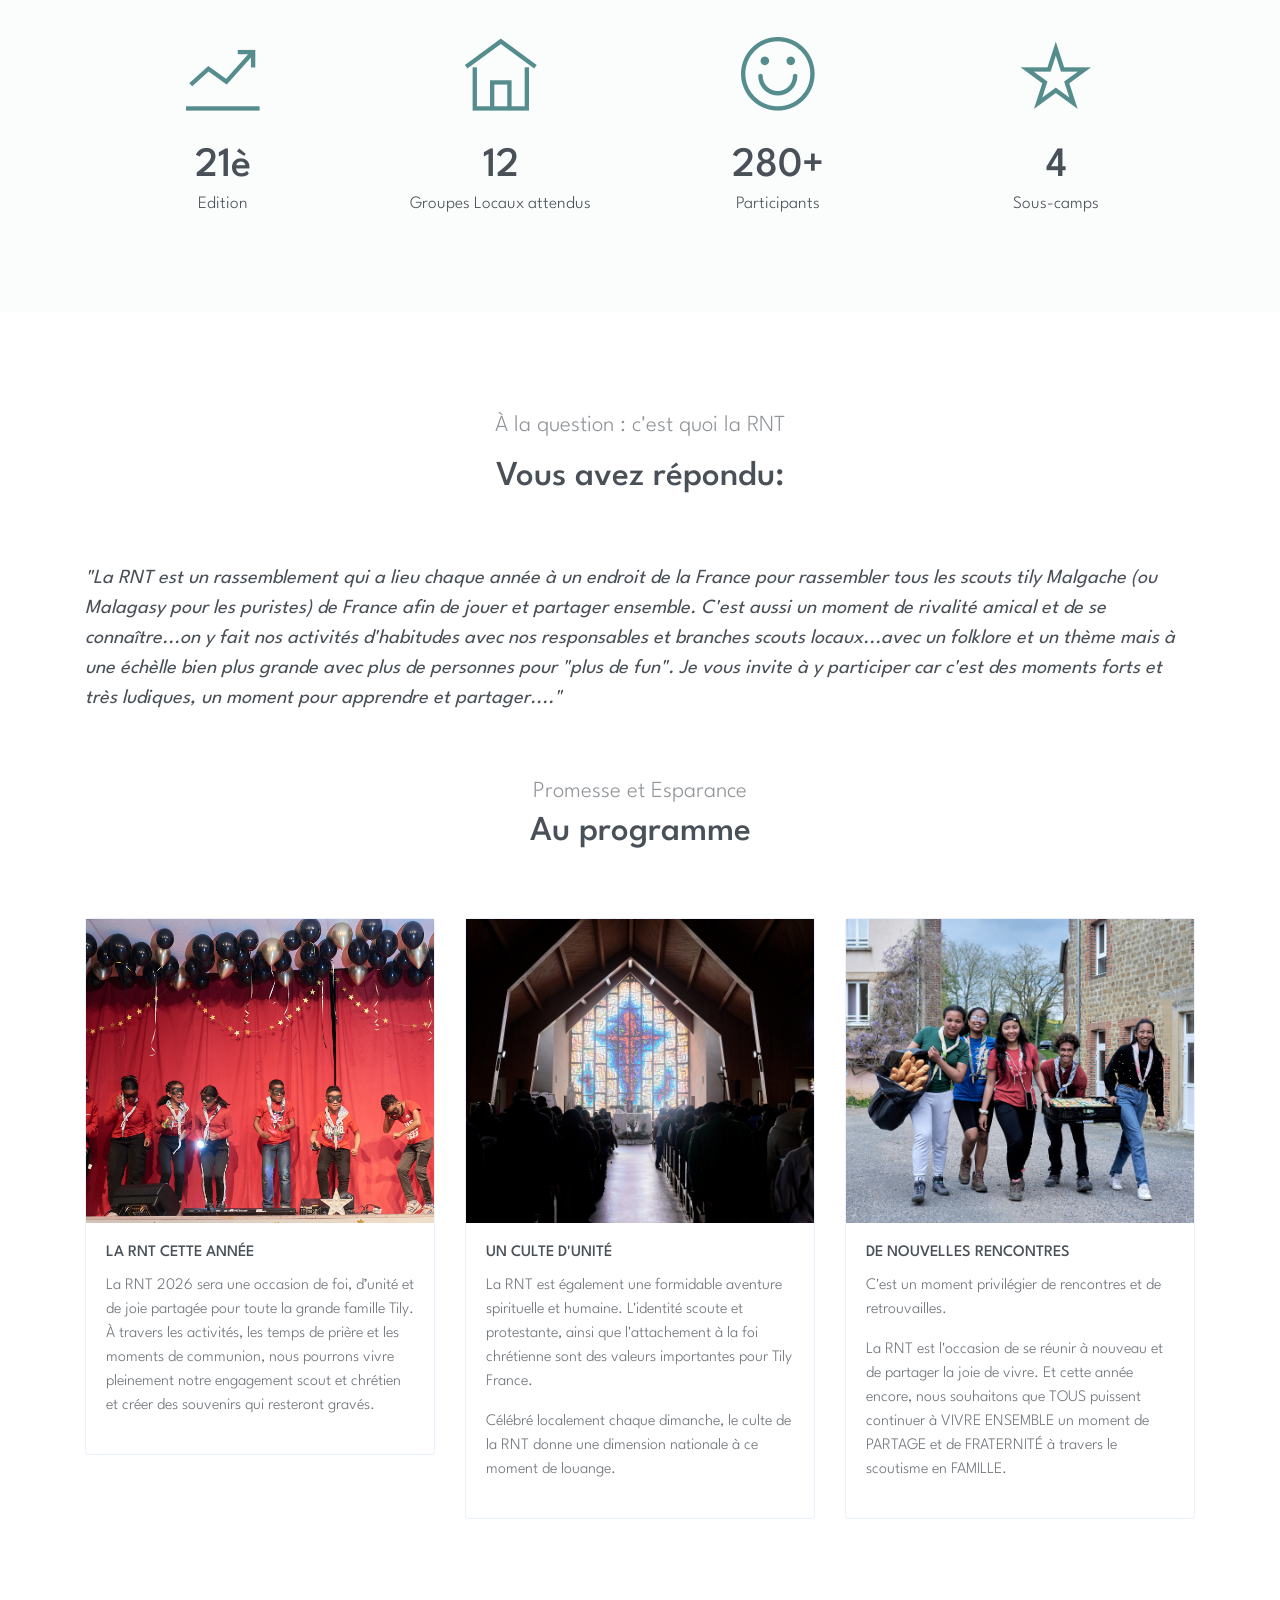
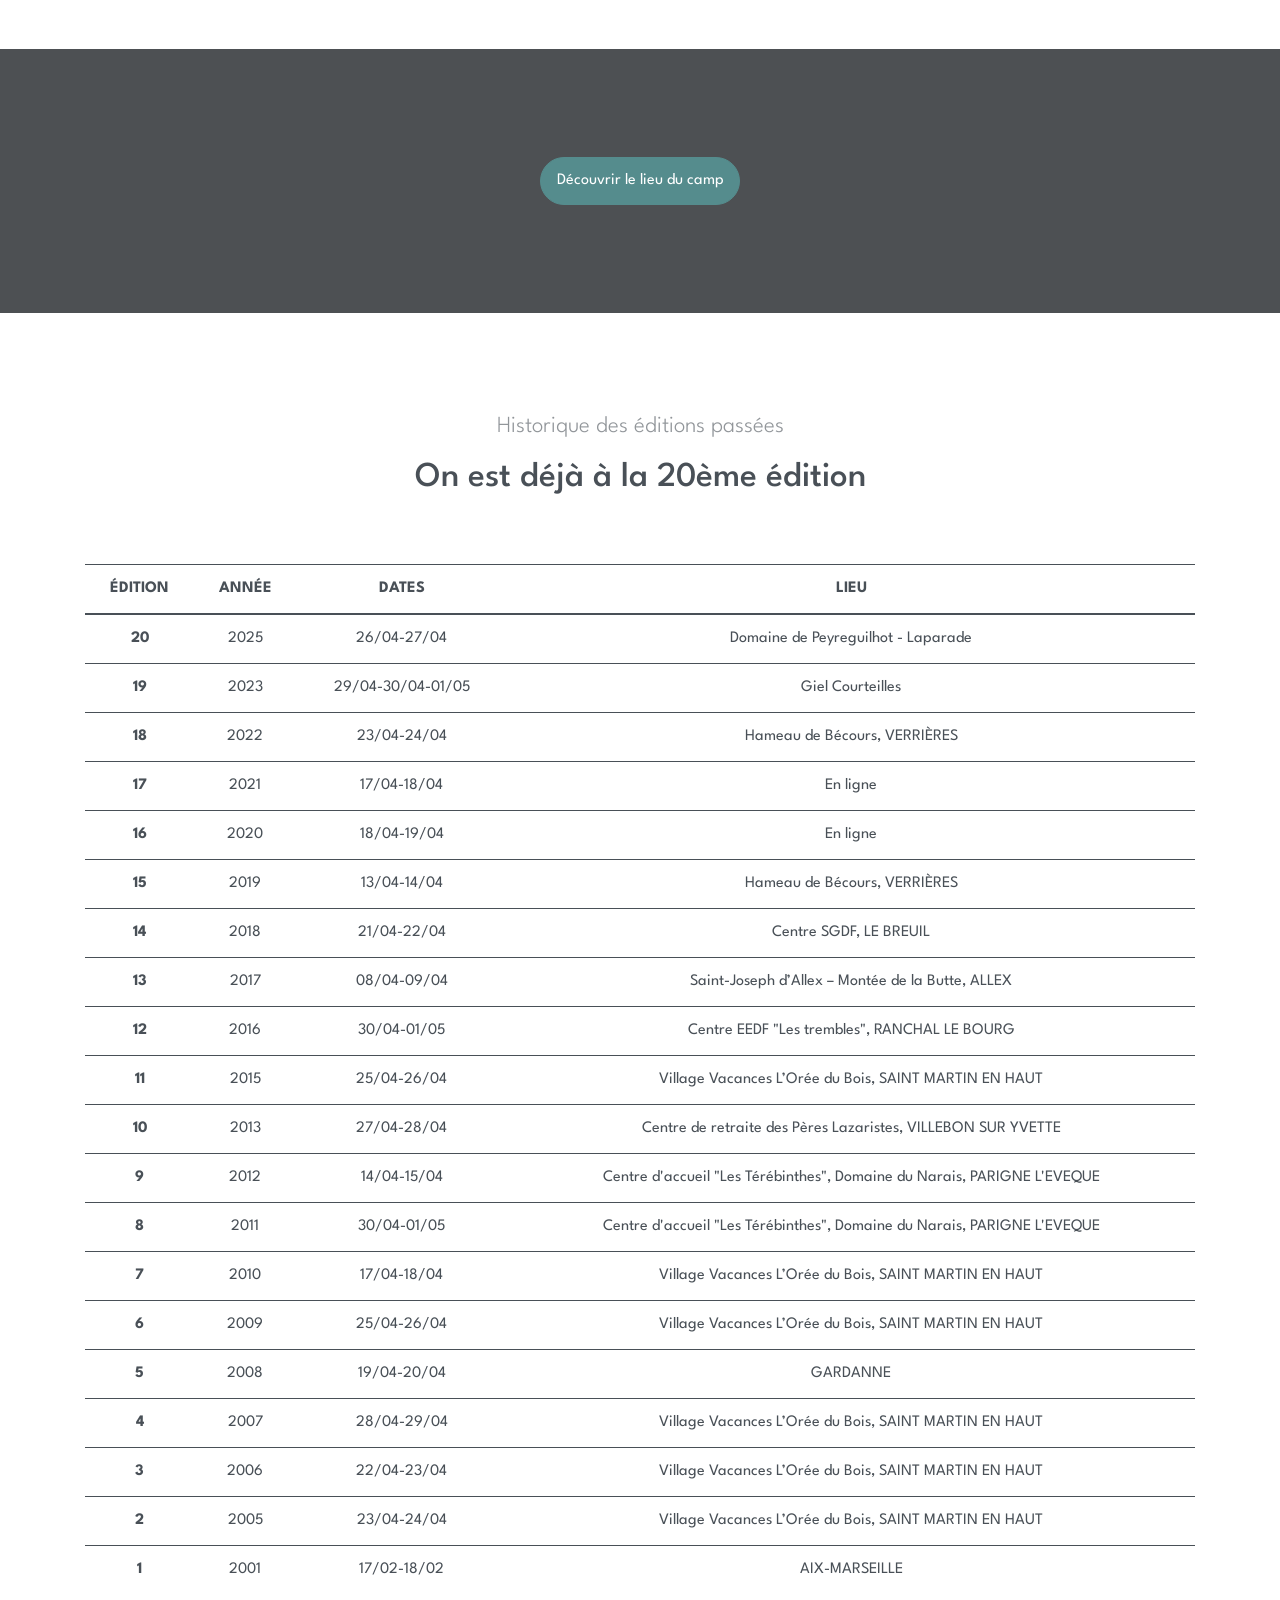
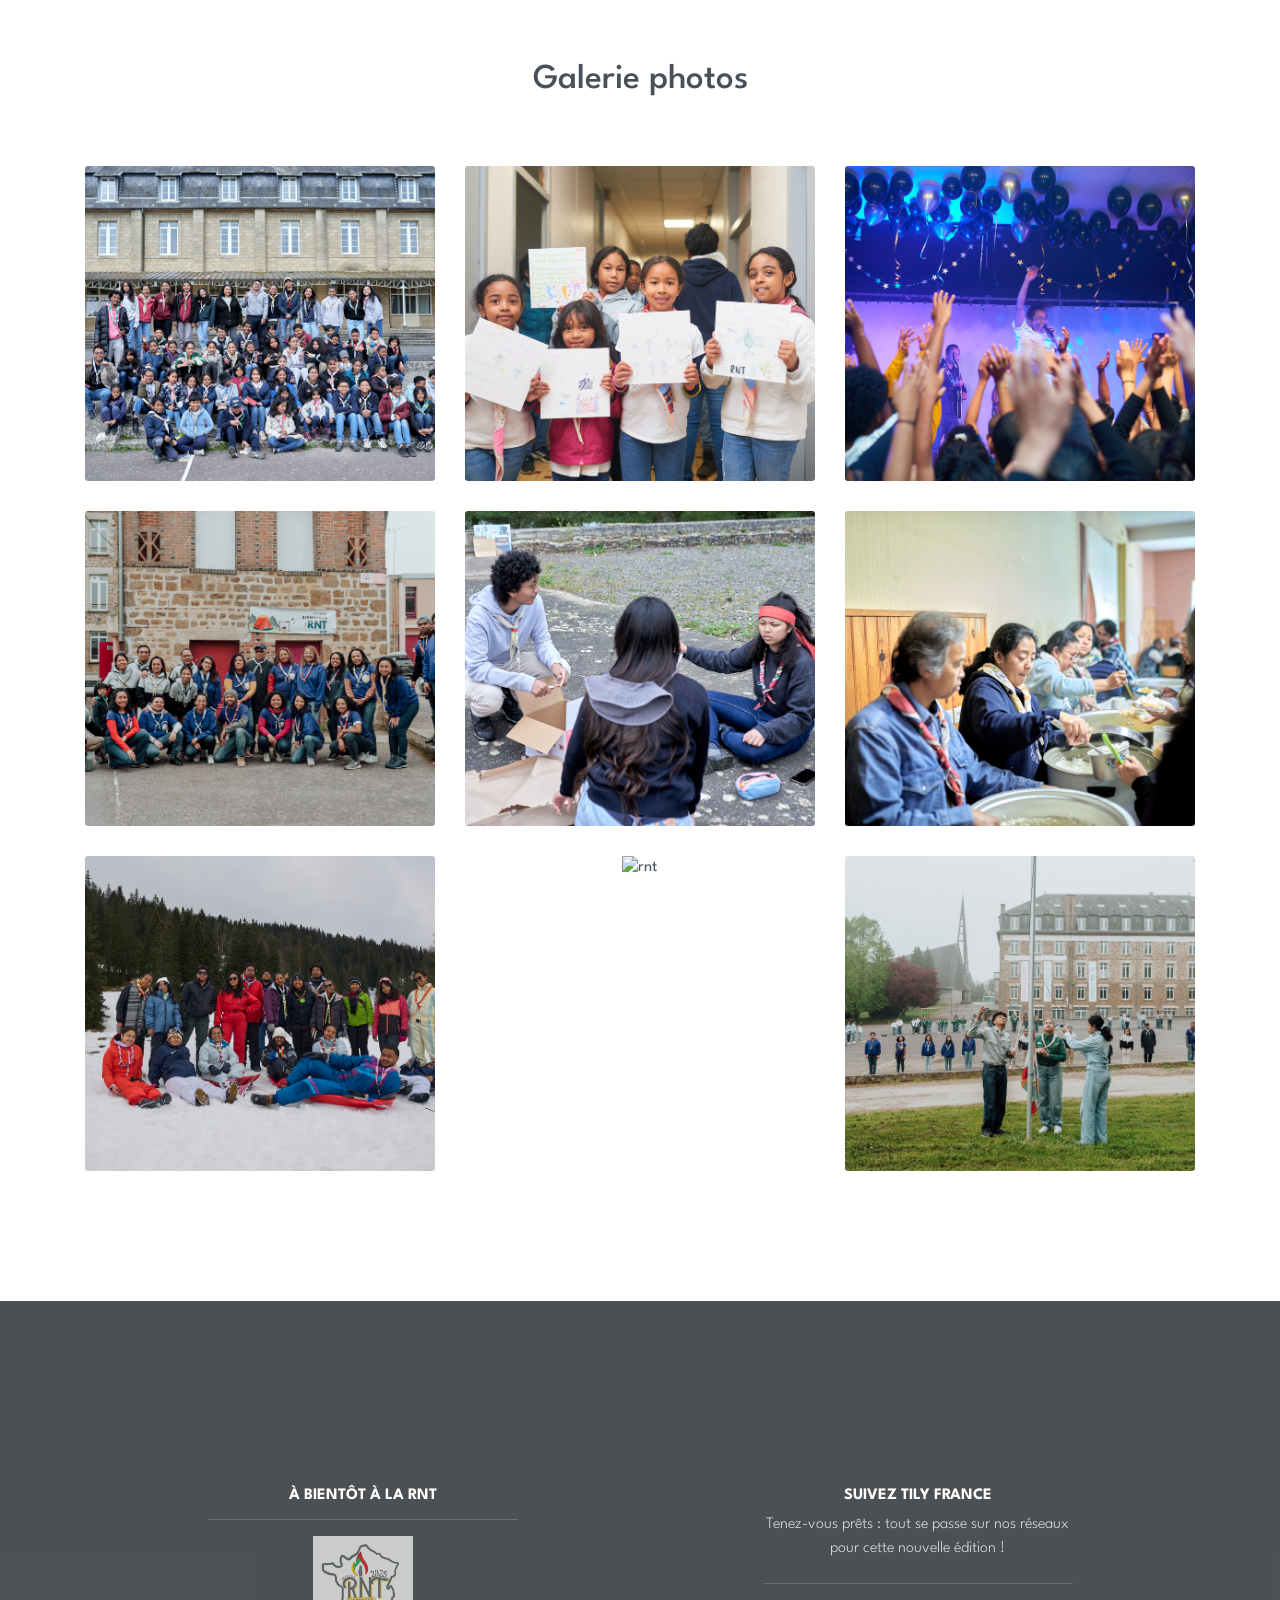
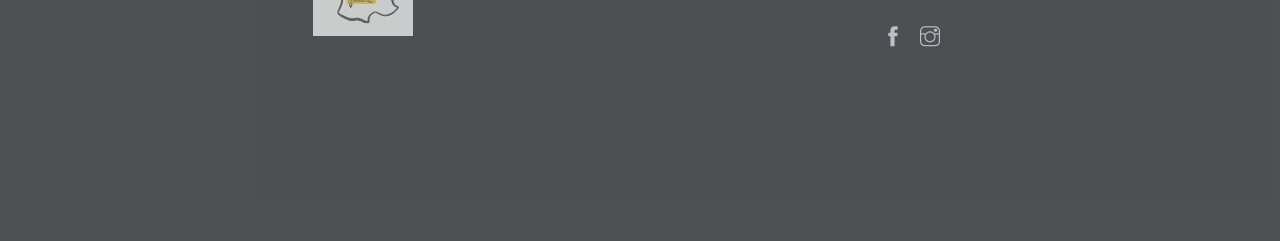
==== commit 17426ce0: "Add files via upload" ====
--- a/index.html
+++ b/index.html
@@ -5,7 +5,7 @@
     <meta name="viewport" content="width=device-width, initial-scale=1, shrink-to-fit=no">
     <meta name="description" content="Start your development with Creative Studio landing page.">
     <meta name="author" content="Devcrud">
-    <title>RNT 2025 | Domaine de Peyreguilhot - Laparade</title>
+    <title>RNT 2026 | Luxembourg</title>
 
     <!-- font icons -->
     <link rel="stylesheet" href="assets/vendors/themify-icons/css/themify-icons.css">
@@ -35,7 +35,7 @@
             <div class="collapse navbar-collapse" id="navbarSupportedContent">
                 <ul class="navbar-nav ml-auto">
                     <li class="nav-item">
-                        <a class="nav-link" href="#theme">RNT 2025</a>
+                        <a class="nav-link" href="#theme">RNT 2026</a>
                     </li>
                     <li class="nav-item">
                         <a class="nav-link" href="#programme">PROGRAMME</a>
@@ -43,9 +43,9 @@
                     <li class="nav-item">
                         <a class="nav-link" href="#lieu-camp">LE LIEU DE CAMP</a>
                     </li>
-                    <li class="nav-item">
+                    <!--<li class="nav-item">
                         <a class="nav-link" href="#appli">LE MOIS DE LA RNT</a>
-                    </li>
+                    </li> -->
                     <li class="nav-item">
                         <a class="nav-link" href="#about">HISTORIQUE</a>
                     </li>
@@ -62,7 +62,7 @@
             <div class="mb-6"></div>
             <h3 class="title">TOP DÉPART DANS</h3>
             <div id="timer"></div>
-            <h6 class="subtitle mb-6">RNT 2025 | Domaine de Peyreguilhot - Laparade</h6>
+            <h6 class="subtitle mb-6">RNT 2026 | St. Sébastien a.s.b.l. Château de Wiltz, L-9516 Wiltz - Luxembourg</h6>
             <div class="buttons text-center">
                 <a href="#programme" class="btn btn-primary rounded w-lg btn-lg my-1">PROGRAMME DES ACTIVITÉS</a>
             </div> 
@@ -75,9 +75,11 @@
     <section id="theme" class="has-bg-img theme">
         <div class="container text-center">
             <h6 class="section-subtitle">Le thème de cette année :</h6>
-            <h6 class="section-title mb-6">Promesse et Espérance</h6>
-            <h6 class="section-title mb-2 font-italic">"Retenons fermement la profession de notre espérance, car celui qui a fait la promesse est fidèle."</h6>
-            <h6 class="section-title mb-6 font-italic"> Hébreux 10:23</h6>
+        
+            <h6 class="section-title mb-6">✨ Thème : “Ephphatha, c’est-à-dire ouvre-toi !”</h6>
+            <h6 class="section-title mb-2 font-italic">Cet appel de Jésus, tiré de Marc 7:34, nous invite à ouvrir nos cœurs, nos esprits et nos vies à Dieu, aux autres et au monde.
+C’est une invitation à accueillir, écouter et partager, à nous laisser transformer par la rencontre, le dialogue et la convivialité.</h6>
+
         </div>        
     </section>
     <!-- End of Theme Section -->
@@ -85,17 +87,17 @@
 
     <section id="chiffres">
         <div class="container text-center">
-            <h6 class="section-title mb-6">La RNT 2025 en quelques chiffres</h6>
+            <h6 class="section-title mb-6">La RNT 2026 en quelques chiffres</h6>
                 <div class="widget-2">
                     <div class="widget-item">
                         <i class="ti-stats-up"></i>
-                        <h6 class="title">La 20è</h6>
-                        <div class="subtitle">Édition</div>
+                        <h6 class="title">21è</h6>
+                        <div class="subtitle">Edition</div>
                     </div>
                     <div class="widget-item">
                         <i class="ti-home"></i>
-                        <h6 class="title">9</h6>
-                        <div class="subtitle">Groupes Locaux</div>
+                        <h6 class="title">12</h6>
+                        <div class="subtitle">Groupes Locaux attendus</div>
                     </div>
                     <div class="widget-item">
                         <i class="ti-face-smile"></i>
@@ -124,18 +126,19 @@
             <h6 class="section-subtitle text-center">Promesse et Esparance</h6>
             <h5 class="section-title text-center mb-6">Au programme</h5> 
             <div class="row">
-                <div class="col-sm-4 col-md-3">
+                <div class="col-sm-6 col-md-4">
                     <div class="card mb-4">
                         <img src="assets/img/programme-activite.jpg" alt="Activités"
      style="width: 100%; height: 304px; object-fit: cover;">
                         <div class="card-body">
                             <h6 class="card-title">LA RNT CETTE ANNÉE</h6>
-                            <p>Cette RNT est une invitation à raviver notre espérance, à ancrer notre foi dans les promesses de Dieu et à nous encourager mutuellement dans notre engagement scout. À travers les temps de camp, les partages, les chants et la vie en communauté, nous serons appelés à affermir ce qui nous unit et à avancer avec confiance, portés par la fidélité de Celui qui ne faillit jamais.
+                            <p>La RNT 2026 sera une occasion de foi, d’unité et de joie partagée pour toute la grande famille Tily.
+À travers les activités, les temps de prière et les moments de communion, nous pourrons vivre pleinement notre engagement scout et chrétien et créer des souvenirs qui resteront gravés.
                             </p>  
                         </div>
                     </div>
                 </div>
-                <div class="col-sm-4 col-md-3">
+                <div class="col-sm-6 col-md-4">
                     <div class="card mb-4">
                         <img src="assets/img/programme-culte.jpg" alt="Culte"
      style="width: 100%; height: 304px; object-fit: cover;">
@@ -146,7 +149,7 @@
                         </div>
                     </div>
                 </div>
-                <div class="col-sm-4 col-md-3">
+                <div class="col-sm-6 col-md-4">
                     <div class="card mb-4">
                         <img src="assets/img/programme-rencontre.jpg" alt="Rencontres"
      style="width: 100%; height: 304px; object-fit: cover;">
@@ -157,7 +160,7 @@
                         </div>
                     </div>
                 </div>
-                <div class="col-sm-4 col-md-3">
+                <!--<div class="col-sm-4 col-md-3">
                     <div class="card mb-4">
                         <img src="assets/img/veillee.png" alt="Veillée"
      style="width: 100%; height: 304px; object-fit: cover;">
@@ -167,7 +170,7 @@
                             <p>C'est l'occasion pour tous d'exprimer créativité et talents à travers des créations originales et artistiques. Un défilé de tenues mondaines uniques et surprenantes à partir de matériaux recyclés ou insolites...</p>
                         </div>
                     </div>
-                </div>
+                </div>-->
             </div>  
         </div>
     </section>
@@ -176,7 +179,7 @@
     <!-- Video Section -->
     <section id="lieu-camp" class="has-bg-img py-lg">
         <div class="buttons text-center">
-            <a href="https://www.domainedepeyreguilhot.com/" target="_blank" class="btn btn-primary btn-lg rounded my-2">
+            <a href="https://www.visitwiltz.lu/" target="_blank" class="btn btn-primary btn-lg rounded my-2">
                 Découvrir le lieu du camp
             </a>
             
@@ -185,7 +188,7 @@
     </section>
     <!-- End of Video Section -->
 
-    <!-- Portfolio section -->
+    <!-- Portfolio section 
     <section id="appli">
         <div class="container text-center">
             <h6 class="section-subtitle mb-3">Le mois d'avril est consacré à la RNT</h6>
@@ -222,6 +225,12 @@
                     </tr>
                 </thead>
                 <tbody>
+                    <tr>
+                        <th scope="row">20</th>
+                        <td>2025</td>
+                        <td>26/04-27/04</td>
+                        <td>Domaine de Peyreguilhot - Laparade</td>
+                    </tr>
                     <tr>
                         <th scope="row">19</th>
                         <td>2023</td>
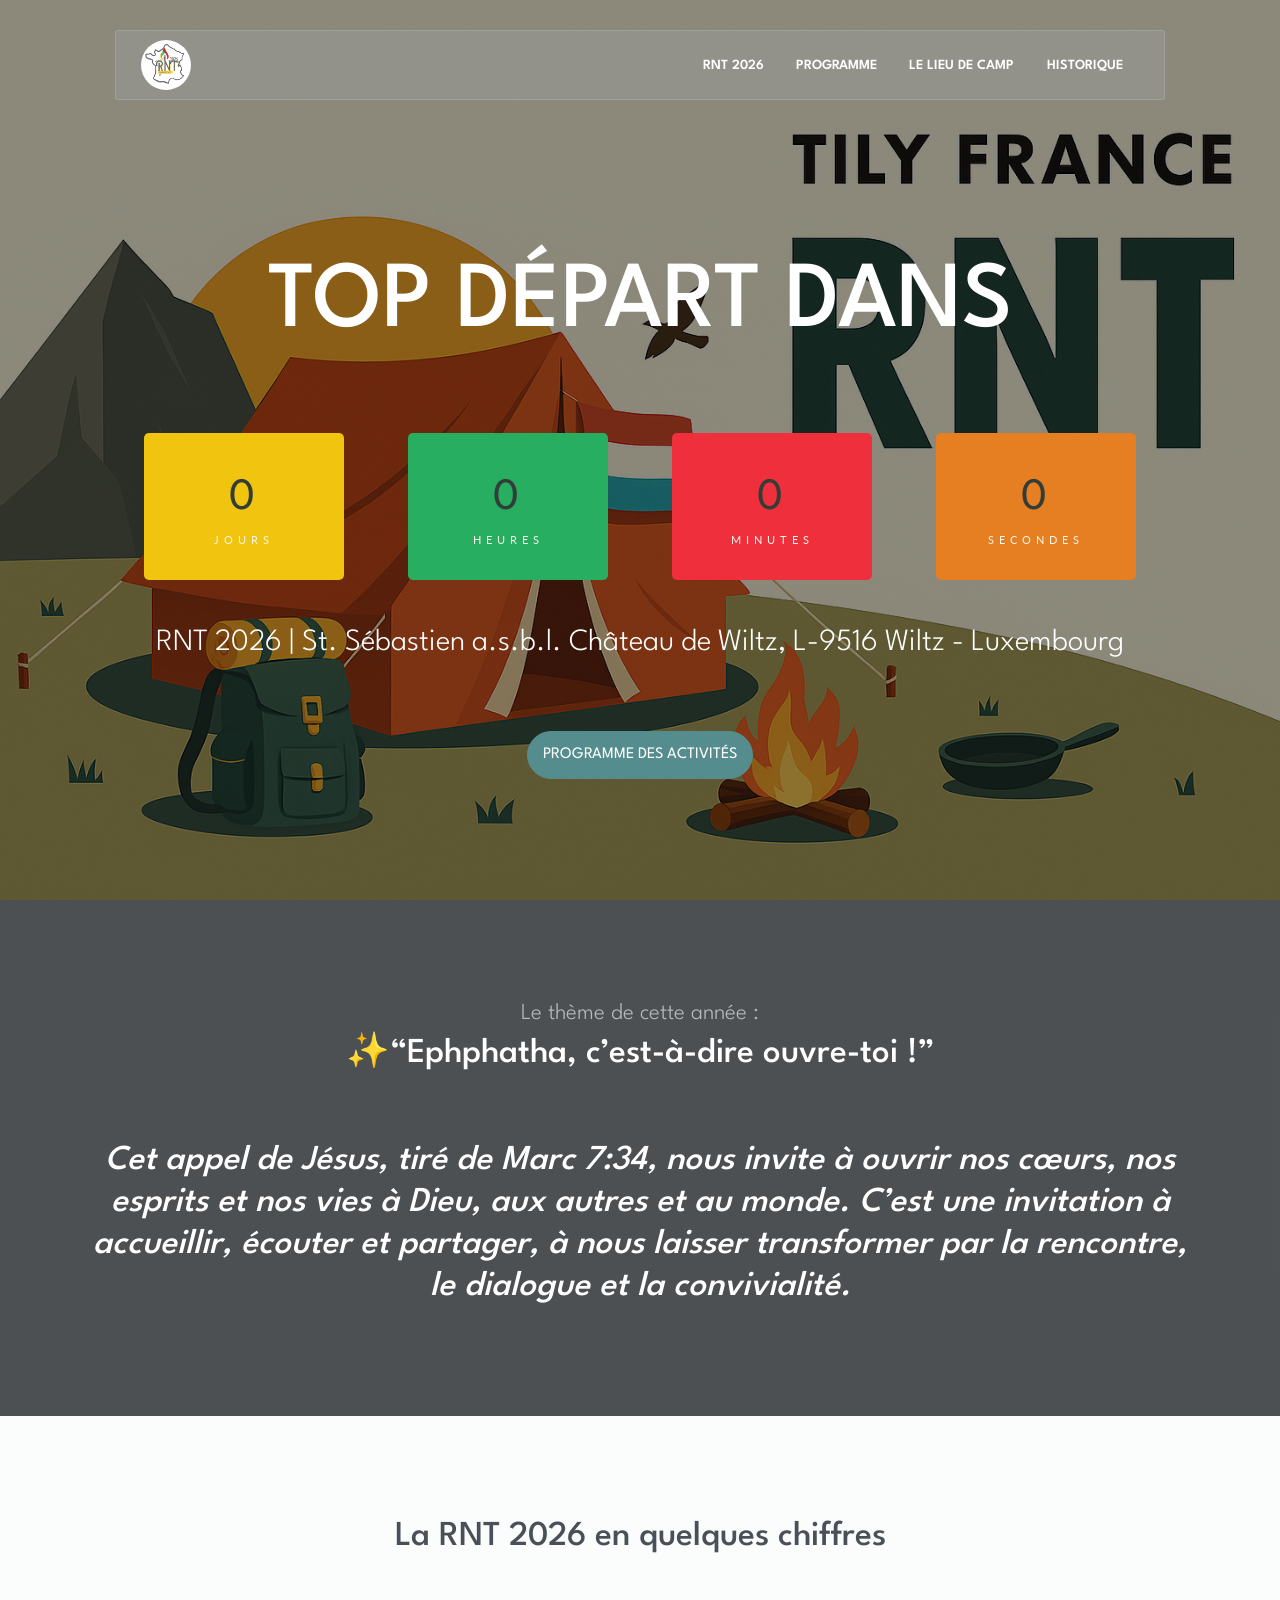
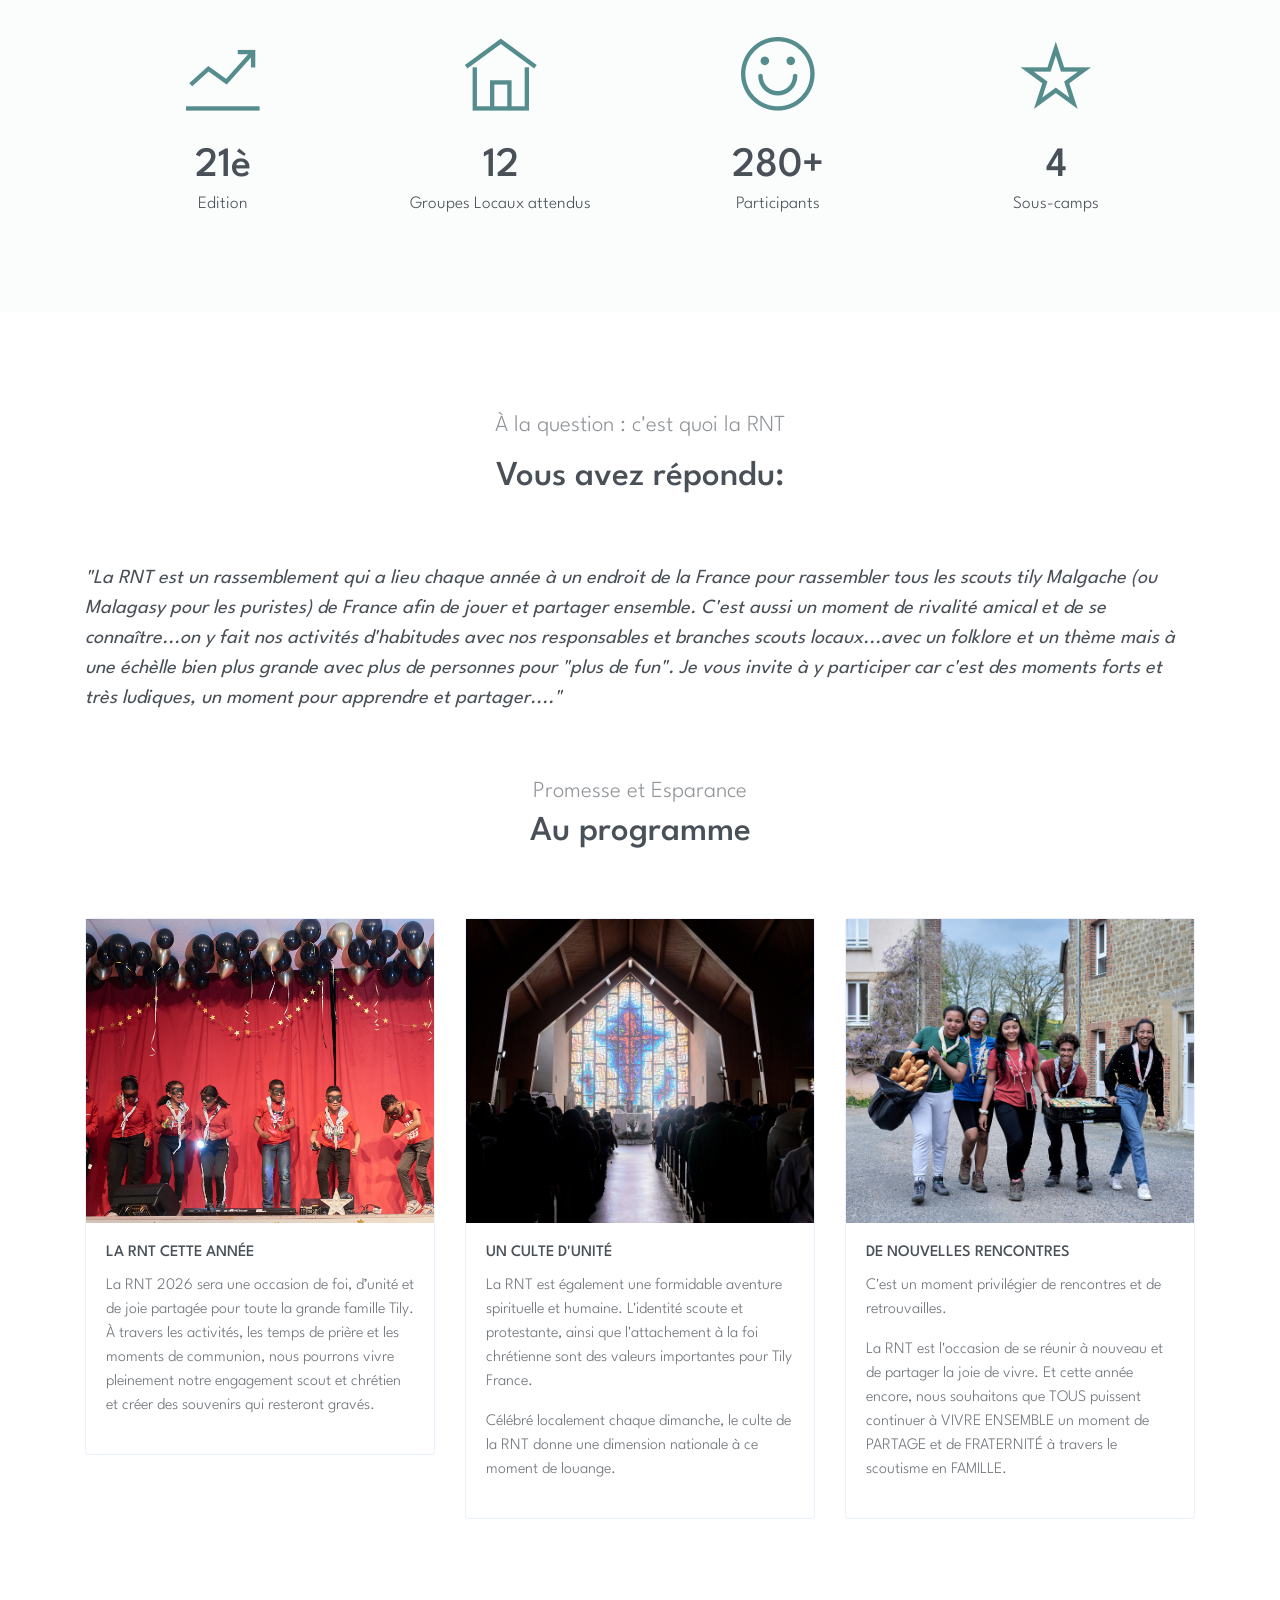
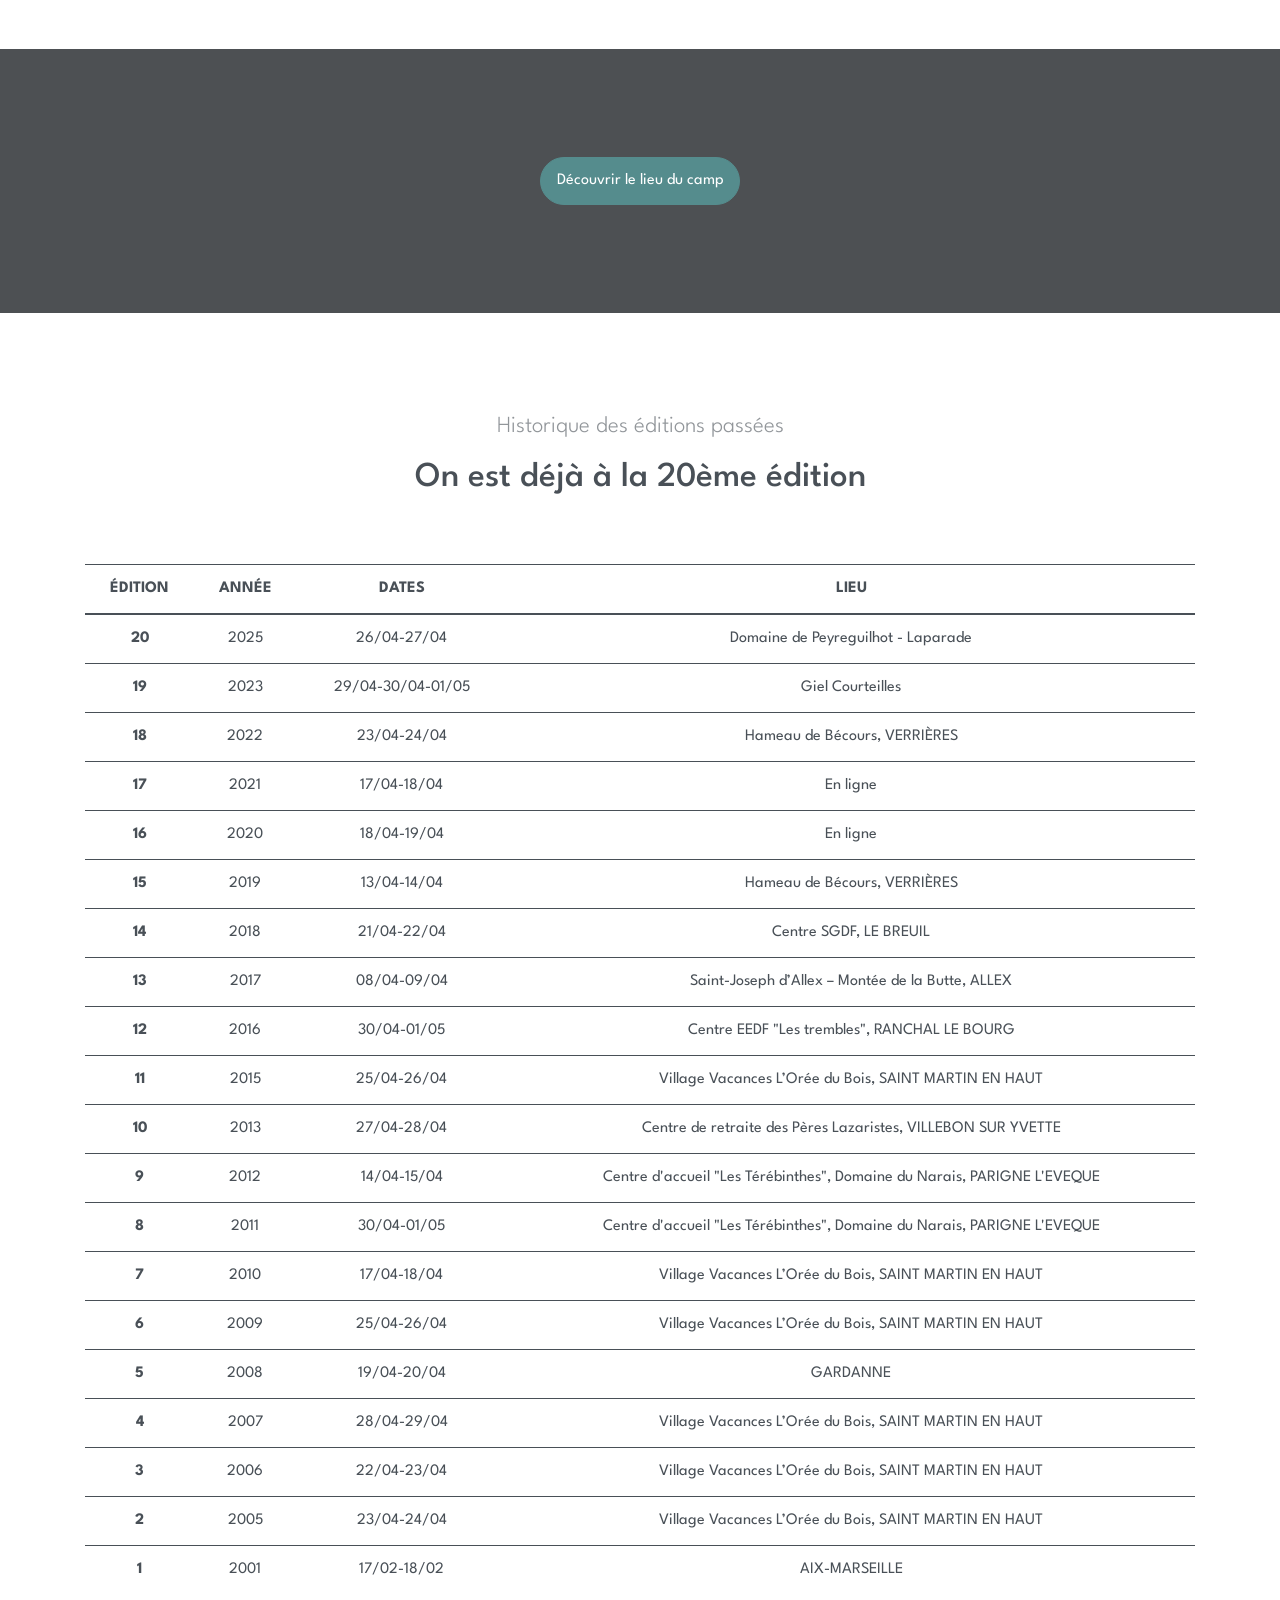
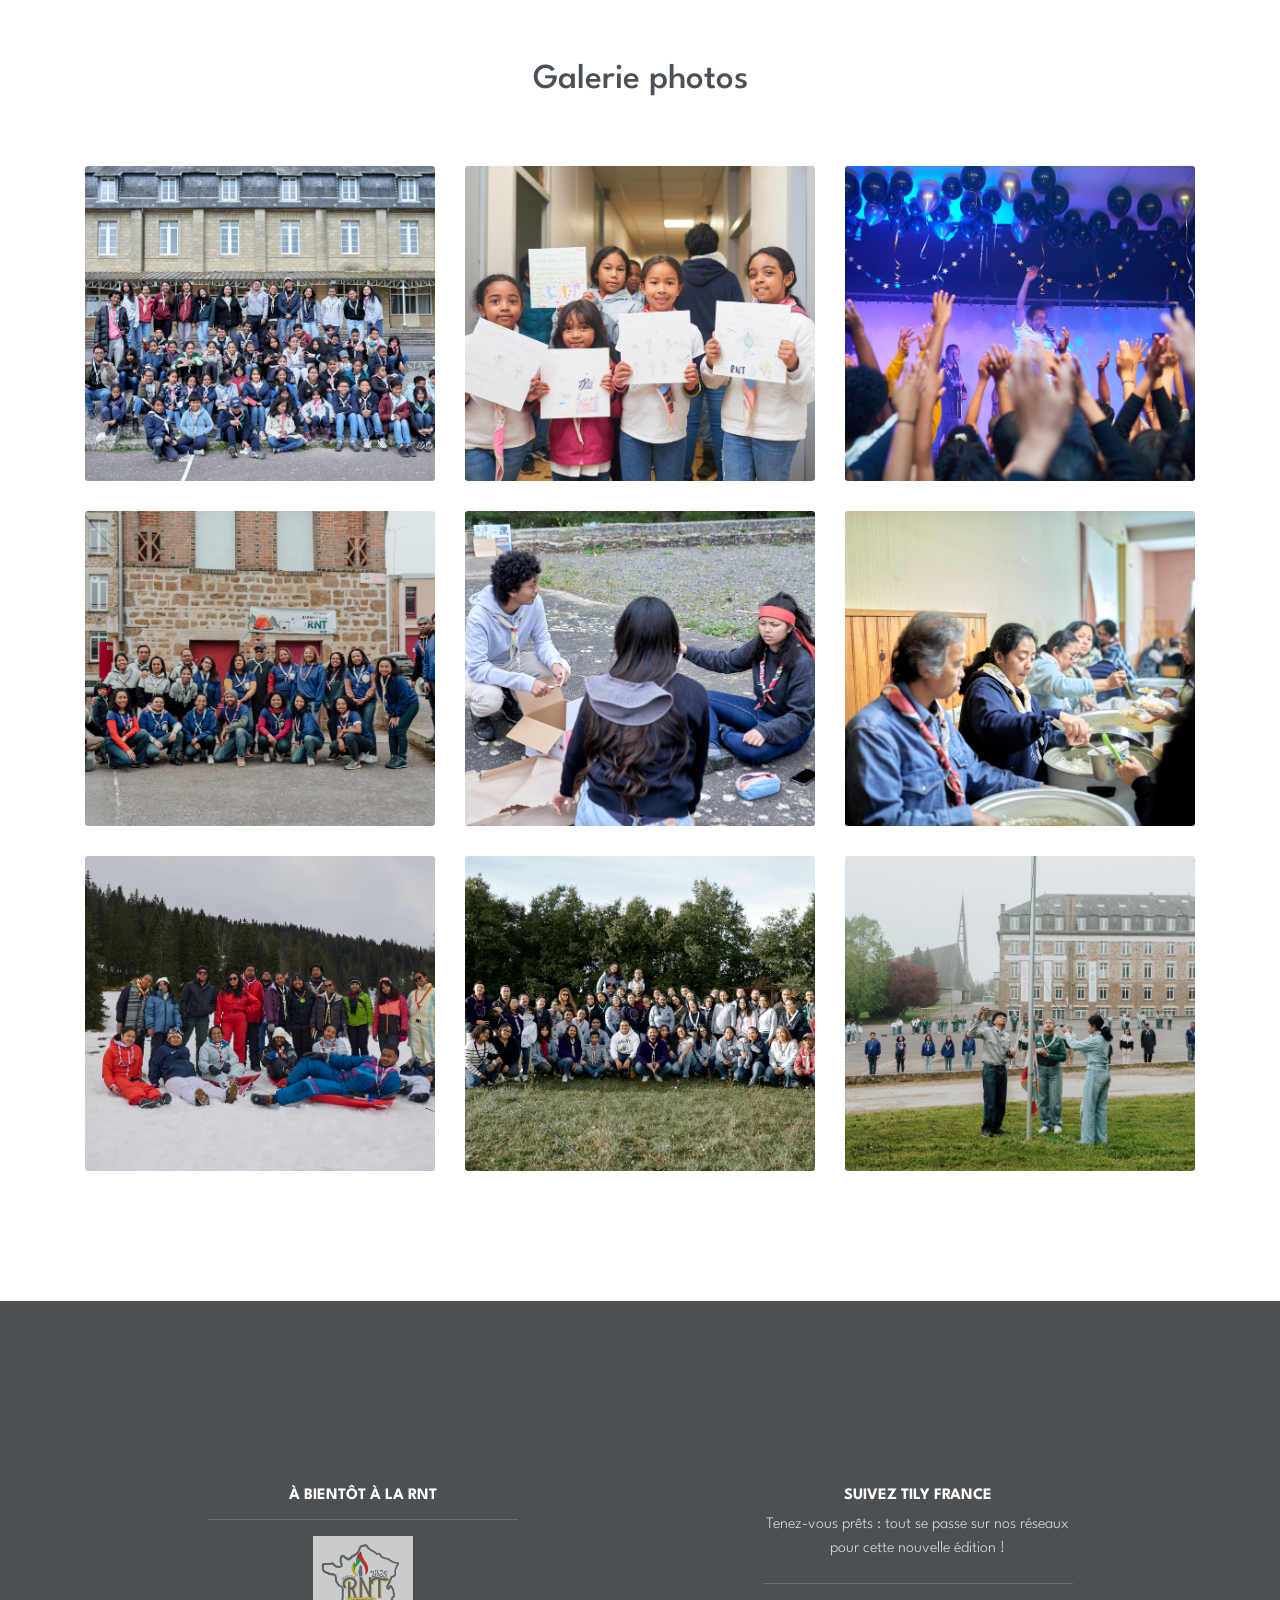
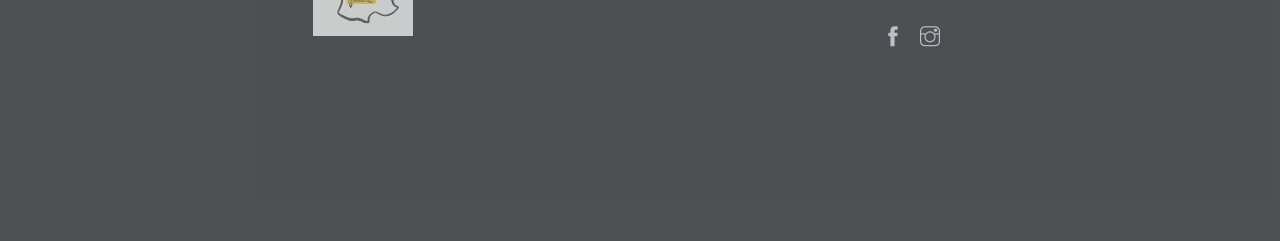
==== commit ac480a60: "Update index.html" ====
--- a/index.html
+++ b/index.html
@@ -76,7 +76,7 @@
         <div class="container text-center">
             <h6 class="section-subtitle">Le thème de cette année :</h6>
         
-            <h6 class="section-title mb-6">✨ Thème : “Ephphatha, c’est-à-dire ouvre-toi !”</h6>
+            <h6 class="section-title mb-6">✨“Ephphatha, c’est-à-dire ouvre-toi !”</h6>
             <h6 class="section-title mb-2 font-italic">Cet appel de Jésus, tiré de Marc 7:34, nous invite à ouvrir nos cœurs, nos esprits et nos vies à Dieu, aux autres et au monde.
 C’est une invitation à accueillir, écouter et partager, à nous laisser transformer par la rencontre, le dialogue et la convivialité.</h6>
 
--- a/assets/css/countdown.css
+++ b/assets/css/countdown.css
@@ -1,13 +1,5 @@
 @import url("https://fonts.googleapis.com/css?family=Lato:400,700|Montserrat:900");
 @import url("https://fonts.googleapis.com/css2?family=League+Spartan:wght@700&display=swap");
-@import url("https://fonts.googleapis.com/css2?family=Indie+Flower&display=swap");
-#countdown {
-  background: #F6F6E9; }
-
-#lasa, #definition {
-  font-family: "Indie Flower";
-  font-weight: bold; }
-
 #timer {
   display: flex;
   justify-content: space-between;
@@ -20,6 +12,7 @@
   padding-bottom: 2rem; }
   @media screen and (max-width: 576px) {
     #timer {
+      width: 100vw;
       flex-wrap: wrap;
       justify-content: space-around;
       align-items: center; } }
@@ -46,7 +39,7 @@
   background: #e67e22; }
 
 .numbers {
-  font-family: "Montserrat", sans-serif;
+  font-family: "League Spartan", sans-serif;
   color: #333D37;
   font-size: 4em; }
 
